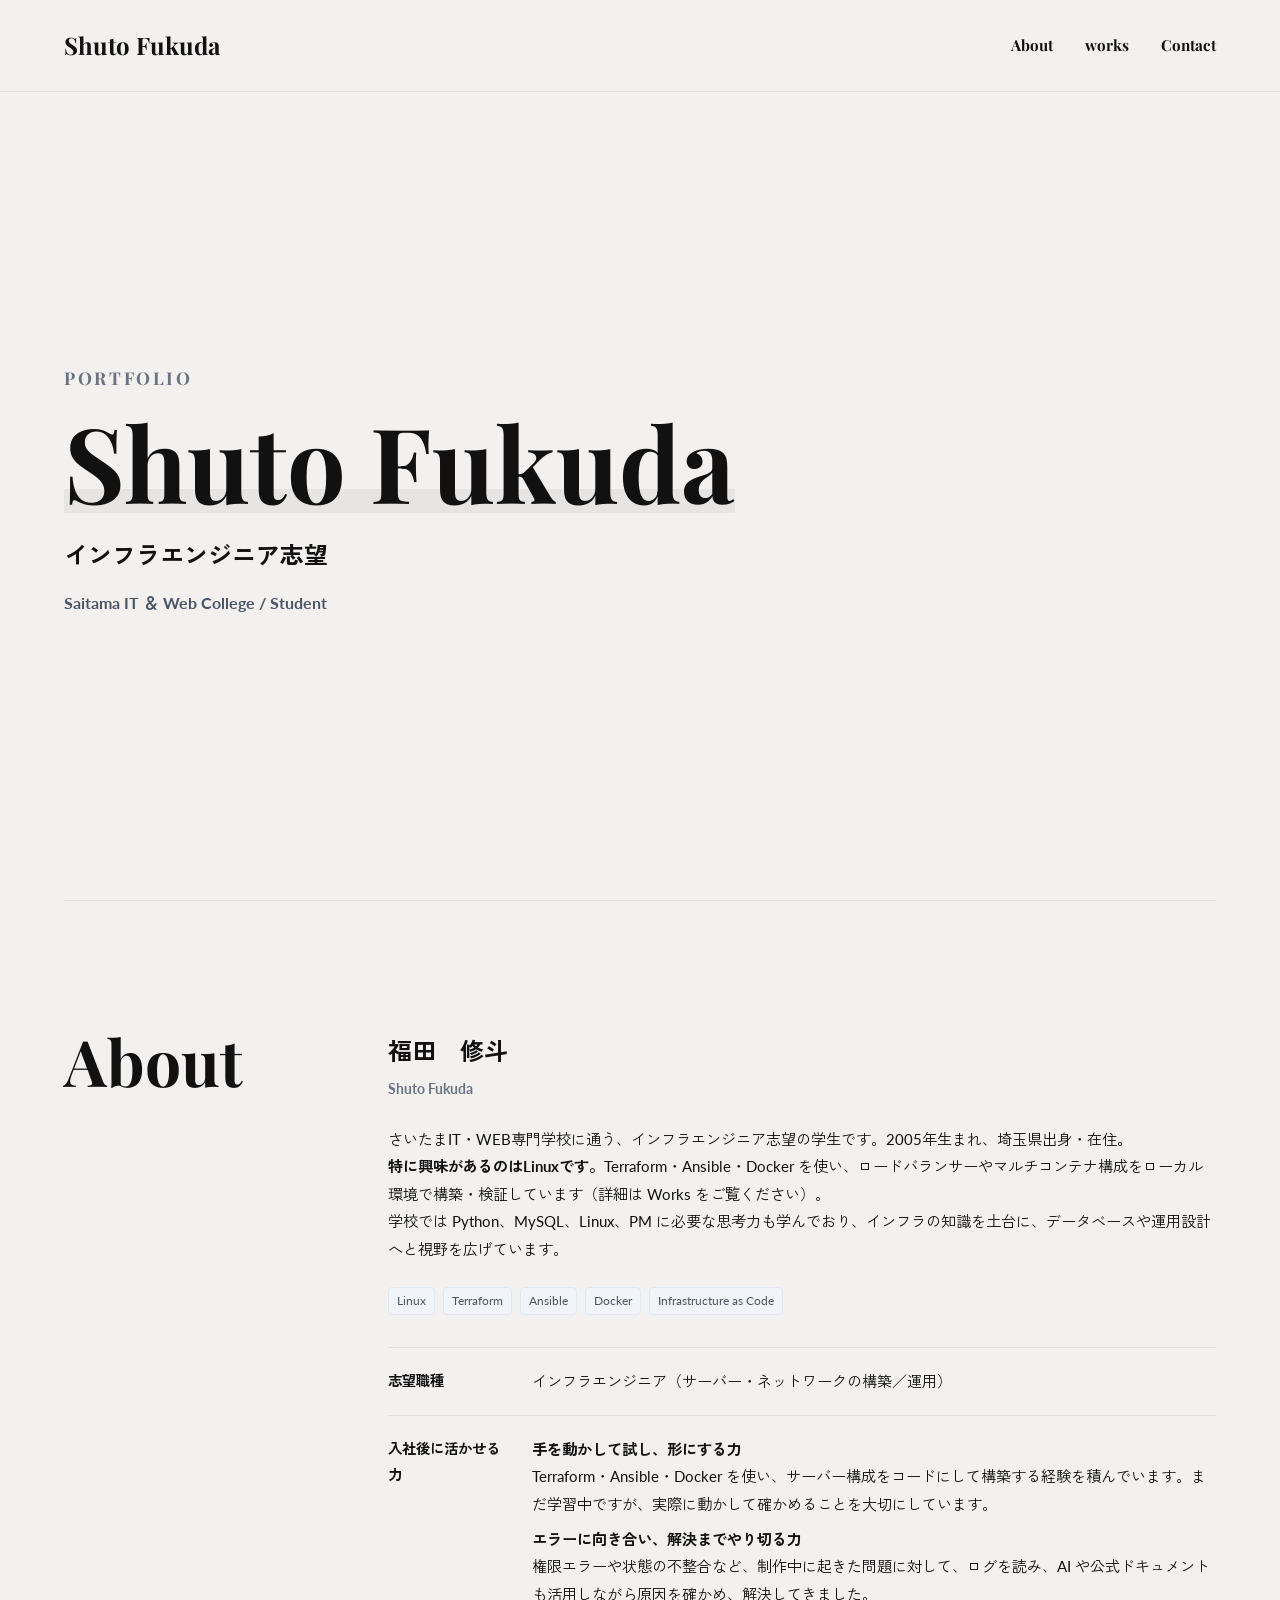
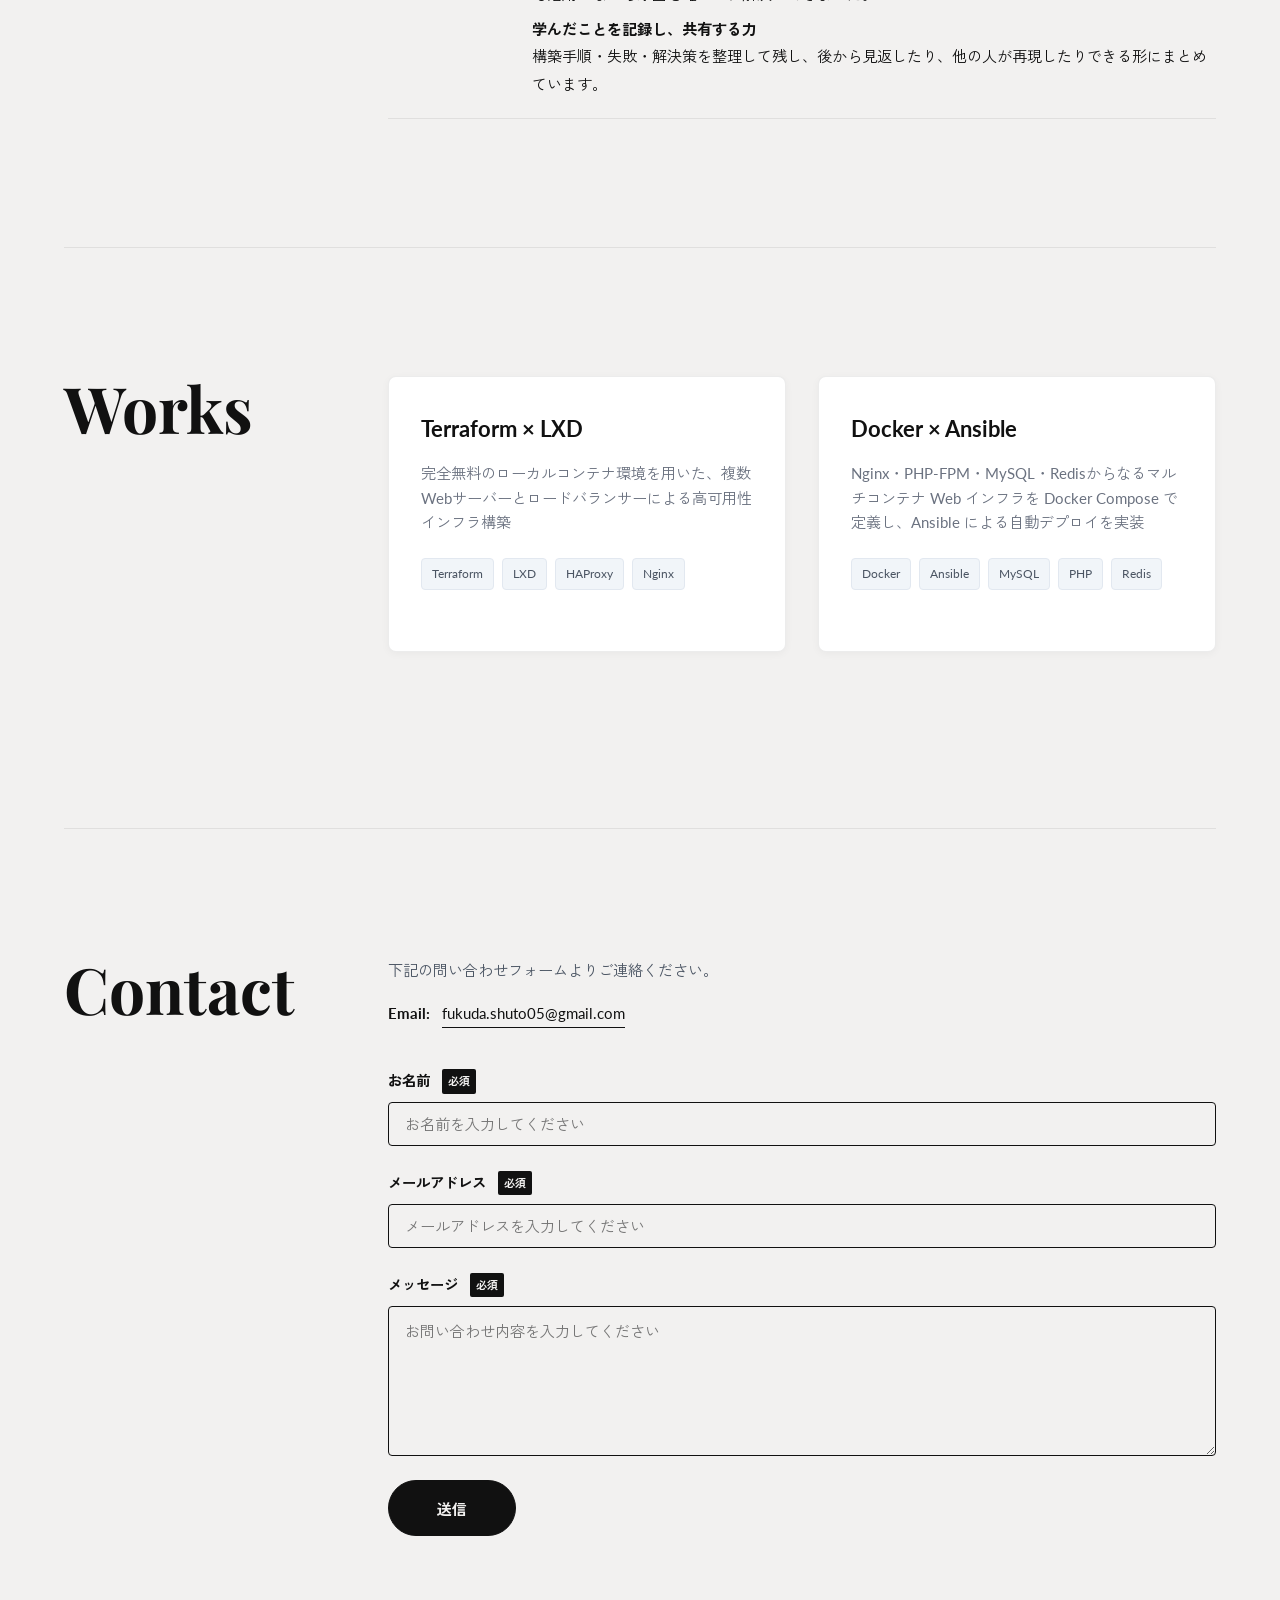
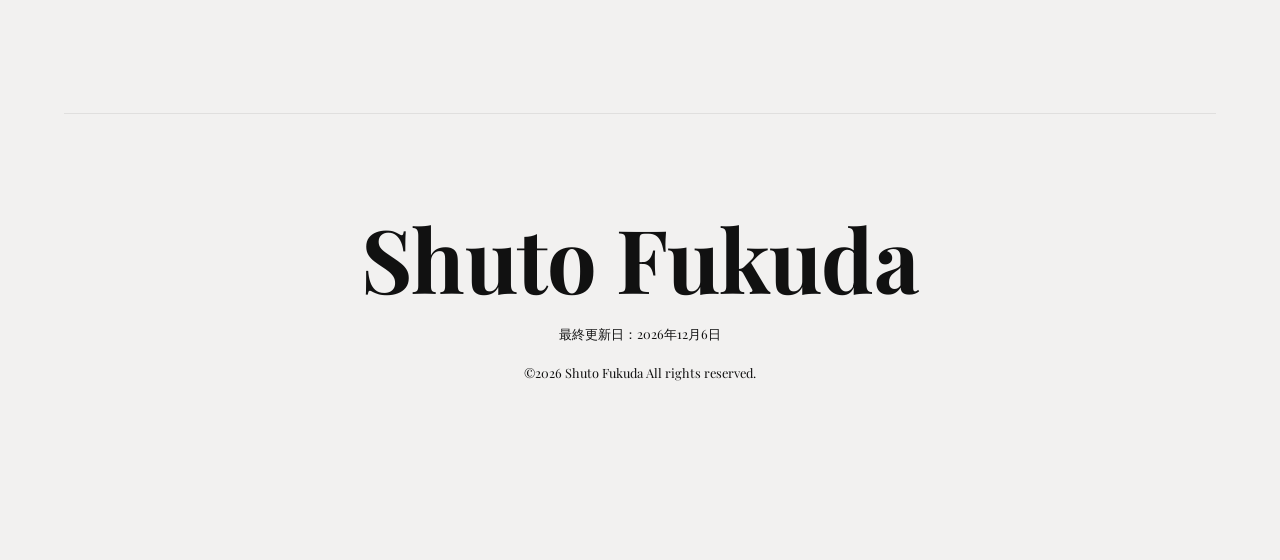
==== index.html @ 30e9255b "index.html を更新" ====
<!DOCTYPE html>
<html lang="ja">
<head>
  <meta charset="UTF-8">
  <meta name="viewport" content="width=device-width, initial-scale=1.0">
  <title>Shuto Fukuda - Portfolio</title>
  
  <!-- Fonts -->
  <link rel="preconnect" href="https://fonts.googleapis.com">
  <link rel="preconnect" href="https://fonts.gstatic.com" crossorigin>
  <link href="https://fonts.googleapis.com/css2?family=Fira+Code:wght@400;500&family=Playfair+Display:ital,wght@0,600;0,700;1,600;1,700&family=Zen+Kaku+Gothic+New:wght@400;500;700&family=Lato:ital,wght@0,400;0,700;1,400;1,700&display=swap" rel="stylesheet">
  
  <style>
    /* Design Tokens - Styled to match tan620804.studio.site template */
    :root {
      --bg: #f2f1f0; /* Studio site background tone */
      --card-bg: #ffffff;
      --border-color: rgba(17, 17, 17, 0.08);
      --text-main: #111111; /* Studio site primary dark text */
      --text-muted: #6b7280;
      --text-muted-dark: #4b5563; /* 追加: 未定義だった変数 */
      --primary: #2563eb;
      --accent: #10b981;
      --danger: #ef4444;
      
      --font-sans: 'Lato', 'Zen Kaku Gothic New', system-ui, -apple-system, sans-serif;
      --font-serif: 'Playfair Display', 'Georgia', serif;
      --font-mono: 'Fira Code', monospace;
      
      --transition: all 0.25s cubic-bezier(0.4, 0, 0.2, 1);
    }

    /* Reset & Base */
    * {
      box-sizing: border-box;
      margin: 0;
      padding: 0;
    }
    html {
      scroll-behavior: smooth;
    }
    section[id] {
      scroll-margin-top: 4rem; /* 固定ヘッダーに隠れないように */
    }
    body {
      background: var(--bg);
      color: var(--text-main);
      font-family: var(--font-sans);
      line-height: 1.8;
      min-height: 100vh;
      overflow-x: hidden;
      padding-bottom: 5rem;
    }

    /* Layout Container */
    .container {
      max-width: 1280px;
      width: 100%;
      margin: 0 auto;
      padding: 0 4rem;
      position: relative;
    }

    /* Sticky Header Navigation */
    header {
      position: fixed;
      top: 0;
      left: 0;
      width: 100%;
      background: rgba(242, 241, 240, 0.9);
      backdrop-filter: blur(8px);
      z-index: 100;
      border-bottom: 1px solid var(--border-color);
      transition: var(--transition);
    }
    .header-inner {
      max-width: 1280px;
      margin: 0 auto;
      padding: 1.5rem 4rem;
      display: flex;
      justify-content: space-between;
      align-items: center;
    }
    .logo {
      font-family: var(--font-serif);
      font-size: 1.5rem;
      font-weight: 700;
      text-decoration: none;
      color: var(--text-main);
      transition: var(--transition);
    }
    .logo:hover {
      opacity: 0.7;
      transform: translateX(4px);
    }
    nav {
      display: flex;
      gap: 2rem;
    }
    nav a {
      font-family: var(--font-serif);
      font-size: 0.95rem;
      font-weight: 700;
      text-decoration: none;
      color: var(--text-main);
      position: relative;
      padding: 0.25rem 0;
    }
    nav a::after {
      content: '';
      position: absolute;
      bottom: 0;
      left: 0;
      width: 0;
      height: 2px;
      background: var(--text-main);
      transition: var(--transition);
    }
    nav a:hover::after {
      width: 100%;
    }

    /* Hero Section */
    .hero {
      min-height: 100vh;
      display: flex;
      align-items: center;
      padding-top: 5rem;
    }
    .hero-content {
      width: 100%;
    }
    .hero-title-wrapper {
      position: relative;
      display: inline-block;
      margin-bottom: 1.5rem;
    }
    .hero-title {
      font-family: var(--font-serif);
      font-size: 6.5rem;
      font-weight: 700;
      color: var(--text-main);
      line-height: 1;
    }
    .hero-title-bg {
      position: absolute;
      bottom: 0;
      left: 0;
      width: 100%;
      height: 1.5rem;
      background: rgba(17, 17, 17, 0.05);
      z-index: -1;
    }
    .hero-label {
      font-family: var(--font-serif);
      font-size: 1.1rem;
      font-weight: 700;
      letter-spacing: 0.15em;
      text-transform: uppercase;
      color: var(--text-muted);
      margin-bottom: 1rem;
    }
    .hero-role {
      font-size: 1.5rem;
      font-weight: 700;
      color: var(--text-main);
      line-height: 1.5;
      margin-bottom: 1rem;
    }
    .hero-subtitle {
      font-size: 1rem;
      color: var(--text-muted-dark);
      font-weight: 700;
    }
    .about-strengths {
      display: flex;
      flex-wrap: wrap;
      gap: 0.5rem;
      margin-top: 1.5rem;
    }
    /* About: 志望職種・活かせる力 */
    .about-points {
      margin-top: 2rem;
      border-top: 1px solid var(--border-color);
      text-align: left;
    }
    .about-point {
      display: flex;
      gap: 2rem;
      padding: 1.25rem 0;
      border-bottom: 1px solid var(--border-color);
    }
    .about-point dt {
      width: 7rem;
      flex-shrink: 0;
      font-size: 0.9rem;
      font-weight: 700;
      color: var(--text-main);
    }
    .about-point dd {
      flex: 1;
      min-width: 0;
      font-size: 0.95rem;
      color: var(--text-main);
    }
    .about-point ul {
      list-style: none;
    }
    .about-point li {
      margin-bottom: 0.5rem;
    }
    .about-point li:last-child {
      margin-bottom: 0;
    }
    .about-point li strong {
      display: block;
    }

    /* 長い文章・コードの横はみ出し防止 */
    .modal-body, .detail-card, .accordion-content, .timeline-item {
      overflow-wrap: anywhere;
    }
    .accordion-content p code,
    .detail-card p code {
      white-space: pre-wrap;
      word-break: break-all;
    }
    .code-container pre {
      padding-top: 2.5rem;
      -webkit-overflow-scrolling: touch;
    }
    .accordion-content > pre {
      margin: 0 0 1rem;
      padding-top: 1.25rem;
    }
    .accordion-header .error-title {
      flex-wrap: wrap;
      min-width: 0;
    }

    /* Section Grid - Split Columns Like Studio Template */
    .section-grid {
      display: flex;
      gap: 4rem;
      padding: 8rem 0;
      border-top: 1px solid var(--border-color);
    }
    .section-left {
      width: 260px;
      flex-shrink: 0;
      position: sticky;
      top: 6rem;
      height: fit-content;
    }
    .section-title {
      font-family: var(--font-serif);
      font-size: 4rem;
      font-weight: 700;
      color: var(--text-main);
      line-height: 1;
    }
    .section-right {
      flex-grow: 1;
      min-width: 0;
    }

    /* About Section Content */
    .about-content {
      display: flex;
      gap: 3rem;
      align-items: flex-start;
    }
    .profile-image {
      width: 160px;
      height: 160px;
      border-radius: 50%;
      background-image: url('https://images.unsplash.com/photo-1534528741775-53994a69daeb?crop=entropy&cs=tinysrgb&fit=max&fm=jpg&ixid=M3w2MzQ2fDB8MXxzZWFyY2h8MTMxfHxmYXNoaW9ufGVufDB8fHx8MTc2MTUyMzkzOHww&ixlib=rb-4.1.0&q=80&w=1080');
      background-size: cover;
      background-position: center;
      flex-shrink: 0;
      box-shadow: 0 4px 10px rgba(0,0,0,0.05);
    }
    .about-text {
      flex-grow: 1;
    }
    .about-name-group {
      margin-bottom: 1.5rem;
    }
    .about-name {
      font-size: 1.5rem;
      font-weight: 700;
      color: var(--text-main);
    }
    .about-name-eng {
      font-size: 0.9rem;
      color: var(--text-muted);
      font-weight: 700;
      margin-top: 0.25rem;
    }
    .about-desc {
      font-size: 0.95rem;
      color: var(--text-main);
      line-height: 1.8;
    }

    /* Works Section (Terraform x LXD Implementation) */
    .works-header {
      margin-bottom: 2.5rem;
    }
    .works-project-title {
      font-size: 1.75rem;
      color: var(--text-main);
      margin-bottom: 0.5rem;
    }
    .works-project-desc {
      color: var(--text-muted-dark);
      font-size: 0.95rem;
      margin-bottom: 2rem;
    }

    /* Stats Grid */
    .stats-grid {
      display: grid;
      grid-template-columns: repeat(2, 1fr);
      gap: 1.5rem;
      margin-bottom: 2.5rem;
    }
    .stat-card {
      background: var(--card-bg);
      border: 1px solid var(--border-color);
      border-radius: 6px;
      padding: 1.5rem;
      box-shadow: 0 1px 3px rgba(0,0,0,0.02);
      transition: var(--transition);
    }
    .stat-card:hover {
      border-color: var(--primary);
    }
    .stat-card h3 {
      font-size: 0.85rem;
      color: var(--text-muted-dark);
      text-transform: uppercase;
      letter-spacing: 0.05em;
      margin-bottom: 0.5rem;
    }
    .stat-card .value {
      font-size: 1.4rem;
      font-weight: 700;
      color: var(--text-main);
    }
    .stat-card .tech-list {
      display: flex;
      flex-wrap: wrap;
      gap: 0.4rem;
      margin-top: 0.5rem;
    }
    .tech-badge {
      font-size: 0.75rem;
      padding: 2px 8px;
      background: #f1f5f9;
      border: 1px solid #e2e8f0;
      border-radius: 4px;
      color: var(--text-muted-dark);
    }

    /* Tabs Component */
    .tabs-wrapper {
      background: var(--card-bg);
      border: 1px solid var(--border-color);
      border-radius: 6px;
      padding: 0.3rem;
      margin-bottom: 2rem;
    }
    .tab-buttons {
      display: flex;
      gap: 0.2rem;
    }
    .tab-btn {
      flex: 1;
      background: transparent;
      border: none;
      color: var(--text-muted-dark);
      padding: 0.75rem 1.25rem;
      font-family: var(--font-sans);
      font-size: 0.9rem;
      font-weight: 500;
      cursor: pointer;
      border-radius: 4px;
      transition: var(--transition);
    }
    .tab-btn:hover {
      color: #000;
      background: #f8fafc;
    }
    .tab-btn.active {
      color: #fff;
      background: var(--primary);
    }

    .tab-content {
      display: none;
      animation: fadeIn 0.3s ease-out forwards;
    }
    .tab-content.active {
      display: block;
    }

    @keyframes fadeIn {
      from { opacity: 0; transform: translateY(5px); }
      to { opacity: 1; transform: translateY(0); }
    }

    /* Detail Card */
    .detail-card {
      background: var(--card-bg);
      border: 1px solid var(--border-color);
      border-radius: 6px;
      padding: 2.5rem;
      margin-bottom: 2rem;
      box-shadow: 0 1px 3px rgba(0,0,0,0.02);
    }
    .detail-card h3 {
      font-size: 1.3rem;
      margin-bottom: 1.25rem;
      border-bottom: 2px solid var(--border-color);
      padding-bottom: 0.5rem;
    }
    .detail-card p {
      color: var(--text-muted-dark);
      margin-bottom: 1.5rem;
      font-size: 0.95rem;
    }

    /* Graphical Network Diagram */
    .diagram-container {
      background: #f8fafc;
      border: 1px solid var(--border-color);
      border-radius: 6px;
      padding: 2rem;
      margin: 2rem 0;
      position: relative;
    }
    .diagram-title {
      font-size: 0.8rem;
      text-transform: uppercase;
      letter-spacing: 0.05em;
      color: var(--text-muted-dark);
      margin-bottom: 1.5rem;
      font-weight: 700;
      text-align: center;
    }
    .network-vis {
      display: flex;
      flex-direction: column;
      align-items: center;
      gap: 2.5rem;
    }
    .node {
      background: #ffffff;
      border: 1px solid var(--border-color);
      border-radius: 6px;
      padding: 0.75rem 1.5rem;
      text-align: center;
      position: relative;
      z-index: 2;
      box-shadow: 0 2px 4px rgba(0,0,0,0.04);
      transition: var(--transition);
    }
    .node:hover {
      border-color: var(--primary);
    }
    .node-client {
      border-color: #cbd5e1;
    }
    .node-lb {
      border-color: #93c5fd;
      background: #f0f7ff;
    }
    .node-web {
      border-color: #a7f3d0;
      background: #f0fdf4;
    }
    .node .title {
      font-weight: 700;
      font-size: 0.9rem;
      color: var(--text-main);
    }
    .node .desc {
      font-size: 0.75rem;
      color: var(--text-muted-dark);
      margin-top: 0.2rem;
    }
    .web-group {
      display: flex;
      gap: 1.5rem;
      width: 100%;
      justify-content: center;
      flex-wrap: nowrap;
    }
    .connector-svg {
      position: absolute;
      top: 0;
      left: 0;
      width: 100%;
      height: 100%;
      pointer-events: none;
      z-index: 1;
    }
    .connection-line {
      stroke: #cbd5e1;
      stroke-width: 1.5;
      stroke-dasharray: 4 4;
    }
    .pulse-line {
      stroke: var(--primary);
      stroke-width: 2;
      stroke-dasharray: 8 100;
      stroke-dashoffset: 108;
      animation: pulseFlow 2.5s linear infinite;
    }
    @keyframes pulseFlow {
      to {
        stroke-dashoffset: 0;
      }
    }

    /* Timelines */
    .timeline {
      position: relative;
      margin-left: 1rem;
      border-left: 2px solid var(--border-color);
      padding-left: 2rem;
    }
    .timeline-item {
      position: relative;
      margin-bottom: 3rem;
    }
    .timeline-item:last-child {
      margin-bottom: 0;
    }
    .timeline-marker {
      position: absolute;
      left: calc(-2rem - 5px);
      top: 0.25rem;
      width: 8px;
      height: 8px;
      border-radius: 50%;
      background: #cbd5e1;
      border: 2px solid var(--bg);
    }
    .timeline-item.success .timeline-marker {
      background: var(--primary);
    }
    .timeline-badge {
      display: inline-block;
      padding: 2px 6px;
      font-size: 0.7rem;
      font-weight: 700;
      border-radius: 4px;
      margin-bottom: 0.75rem;
      text-transform: uppercase;
    }
    .timeline-badge.ok {
      background: #eff6ff;
      color: var(--primary);
      border: 1px solid #bfdbfe;
    }
    .timeline-item h3 {
      font-size: 1.1rem;
      margin-bottom: 0.5rem;
    }
    .timeline-item p {
      color: var(--text-muted-dark);
      font-size: 0.9rem;
      margin-bottom: 1rem;
    }

    /* Accordion (Troubleshooting) */
    .accordion {
      border: 1px solid var(--border-color);
      border-radius: 6px;
      margin-bottom: 1rem;
      overflow: hidden;
      background: #ffffff;
      transition: var(--transition);
    }
    .accordion:hover {
      border-color: #cbd5e1;
    }
    .accordion-header {
      padding: 1rem 1.5rem;
      background: #f8fafc;
      cursor: pointer;
      display: flex;
      justify-content: space-between;
      align-items: center;
      user-select: none;
    }
    .accordion-header .error-title {
      font-weight: 600;
      display: flex;
      align-items: center;
      gap: 0.75rem;
      font-size: 0.95rem;
    }
    .accordion-header .error-badge {
      background: #fee2e2;
      color: var(--danger);
      border: 1px solid #fecaca;
      font-size: 0.7rem;
      padding: 2px 6px;
      border-radius: 4px;
      font-weight: 700;
    }
    .accordion-icon {
      font-size: 1.2rem;
      color: var(--text-muted-dark);
      transition: var(--transition);
    }
    .accordion.open .accordion-icon {
      transform: rotate(45deg);
    }
    .accordion-body {
      max-height: 0;
      overflow: hidden;
      transition: max-height 0.25s ease-out;
    }
    .accordion-content {
      padding: 1.5rem;
      border-top: 1px solid var(--border-color);
      font-size: 0.9rem;
      background: #fff;
    }
    .accordion-content p {
      margin-bottom: 1rem;
    }

    /* Code Blocks */
    .code-container {
      position: relative;
      margin: 1rem 0;
    }
    pre {
      background: #0f172a;
      border: 1px solid #1e293b;
      border-radius: 6px;
      padding: 1.25rem;
      overflow-x: auto;
    }
    code {
      font-family: var(--font-mono);
      font-size: 0.85rem;
      color: #cbd5e1;
      white-space: pre;
    }
    .copy-btn {
      position: absolute;
      top: 0.5rem;
      right: 0.5rem;
      background: rgba(255,255,255,0.1);
      border: 1px solid rgba(255,255,255,0.15);
      color: #94a3b8;
      font-family: var(--font-sans);
      font-size: 0.7rem;
      font-weight: 600;
      padding: 3px 6px;
      border-radius: 4px;
      cursor: pointer;
      transition: var(--transition);
    }
    .copy-btn:hover {
      background: rgba(255,255,255,0.2);
      color: #fff;
    }
    .inline-code {
      background: #f1f5f9;
      border: 1px solid #e2e8f0;
      padding: 2px 6px;
      border-radius: 4px;
      font-family: var(--font-mono);
      font-size: 0.8rem;
      color: #0f172a;
    }

    /* Check lists */
    ul.check-list {
      list-style: none;
    }
    ul.check-list li {
      position: relative;
      padding-left: 2rem;
      margin-bottom: 0.75rem;
      color: var(--text-muted-dark);
      font-size: 0.95rem;
    }
    ul.check-list li::before {
      content: '✓';
      position: absolute;
      left: 0.25rem;
      color: var(--accent);
      font-weight: 700;
    }
    ul.check-list li strong {
      color: var(--text-main);
    }

    /* Project Cards Grid (clickable) */
    .projects-grid {
      display: grid;
      grid-template-columns: repeat(auto-fit, minmax(320px, 1fr));
      gap: 2rem;
      margin-bottom: 3rem;
    }
    .project-card {
      background: var(--card-bg);
      border: 1px solid var(--border-color);
      border-radius: 8px;
      padding: 2rem;
      cursor: pointer;
      transition: var(--transition);
      box-shadow: 0 2px 8px rgba(0,0,0,0.04);
    }
    .project-card:hover {
      border-color: var(--primary);
      box-shadow: 0 8px 16px rgba(0,0,0,0.12);
      transform: translateY(-4px);
    }
    .project-card-title {
      font-size: 1.4rem;
      font-weight: 700;
      color: var(--text-main);
      margin-bottom: 0.75rem;
    }
    .project-card-desc {
      color: var(--text-muted);
      font-size: 0.95rem;
      line-height: 1.6;
      margin-bottom: 1.5rem;
    }
    .project-card-tech {
      display: flex;
      flex-wrap: wrap;
      gap: 0.5rem;
    }
    .project-card-tech .tech-badge {
      font-size: 0.75rem;
      padding: 4px 10px;
      background: #f1f5f9;
      border: 1px solid #e2e8f0;
      border-radius: 4px;
      color: var(--text-muted-dark);
    }
    .project-card::after {
      content: '→';
      display: inline-block;
      margin-left: 0.5rem;
      color: var(--primary);
      font-weight: 700;
      opacity: 0;
      transition: var(--transition);
    }
    .project-card:hover::after {
      opacity: 1;
    }

    /* Modal Styles */
    .modal {
      display: none;
      position: fixed;
      z-index: 1000;
      left: 0;
      top: 0;
      width: 100%;
      height: 100%;
      background-color: rgba(0, 0, 0, 0.5);
      backdrop-filter: blur(4px);
      animation: fadeInBg 0.3s ease-out forwards;
    }
    .modal.open {
      display: flex;
      align-items: center;
      justify-content: center;
    }
    @keyframes fadeInBg {
      from { opacity: 0; }
      to { opacity: 1; }
    }
    .modal-content {
      background-color: var(--bg);
      border: 1px solid var(--border-color);
      border-radius: 8px;
      max-width: 90%;
      width: 1000px;
      max-height: 90vh;
      overflow-y: auto;
      position: relative;
      animation: slideUp 0.3s ease-out forwards;
      box-shadow: 0 20px 60px rgba(0,0,0,0.3);
    }
    @keyframes slideUp {
      from {
        opacity: 0;
        transform: translateY(30px);
      }
      to {
        opacity: 1;
        transform: translateY(0);
      }
    }
    .modal-header {
      display: flex;
      justify-content: space-between;
      align-items: center;
      padding: 2rem;
      border-bottom: 1px solid var(--border-color);
      background: var(--card-bg);
      position: sticky;
      top: 0;
      z-index: 1001;
    }
    .modal-title {
      font-size: 1.8rem;
      font-weight: 700;
      color: var(--text-main);
      margin: 0;
    }
    .modal-close {
      background: transparent;
      border: 1px solid var(--text-main);
      border-radius: 99px;
      font-family: var(--font-sans);
      font-size: 0.85rem;
      font-weight: 700;
      cursor: pointer;
      color: var(--text-main);
      transition: var(--transition);
      padding: 0.5rem 1.1rem;
      min-height: 44px;
      flex-shrink: 0;
      display: flex;
      align-items: center;
      gap: 0.4rem;
      white-space: nowrap;
    }
    .modal-close .x {
      font-size: 1.3rem;
      line-height: 1;
    }
    .modal-close:hover {
      background: var(--text-main);
      color: var(--bg);
    }
    .modal-title {
      min-width: 0;
      padding-right: 1rem;
    }
    /* 作品詳細の最下部「一覧に戻る」ボタン */
    .modal-back {
      display: flex;
      margin: 1rem auto 0;
      background: var(--text-main);
      color: var(--bg);
      border: 1px solid var(--text-main);
      border-radius: 99px;
      padding: 0.9rem 2.5rem;
      min-height: 48px;
      font-family: var(--font-sans);
      font-size: 0.95rem;
      font-weight: 700;
      cursor: pointer;
      transition: var(--transition);
    }
    .modal-back:hover {
      background: transparent;
      color: var(--text-main);
    }
    .modal-body {
      padding: 2rem;
    }

    /* Contact Section Content */
    .contact-desc {
      font-size: 0.95rem;
      color: var(--text-muted-dark);
      margin-bottom: 1rem;
    }
    .contact-form {
      display: flex;
      flex-direction: column;
      gap: 1.5rem;
    }
    .form-group {
      display: flex;
      flex-direction: column;
      gap: 0.5rem;
    }
    .form-label-row {
      display: flex;
      align-items: center;
      gap: 0.75rem;
    }
    .form-label {
      font-size: 0.9rem;
      font-weight: 700;
      color: var(--text-main);
    }
    .form-badge {
      background: var(--text-main);
      color: var(--bg);
      font-size: 0.7rem;
      padding: 2px 6px;
      border-radius: 2px;
      font-weight: 700;
    }
    .form-input, .form-textarea {
      width: 100%;
      background: transparent;
      border: 1px solid var(--text-main);
      border-radius: 4px;
      padding: 0.75rem 1rem;
      font-family: var(--font-sans);
      font-size: 0.95rem;
      color: var(--text-main);
      outline: none;
      transition: var(--transition);
    }
    .form-input:focus, .form-textarea:focus {
      border-color: var(--primary);
      box-shadow: 0 0 0 2px rgba(37, 99, 235, 0.1);
    }
    .form-textarea {
      height: 150px;
      resize: vertical;
    }
    .form-submit {
      align-self: flex-start;
      background: var(--text-main);
      color: var(--bg);
      border: 1px solid var(--text-main);
      border-radius: 99px;
      padding: 1rem 3rem;
      font-family: var(--font-sans);
      font-size: 0.95rem;
      font-weight: 700;
      cursor: pointer;
      transition: var(--transition);
    }
    .form-submit:hover {
      background: transparent;
      color: var(--text-main);
    }

    /* Contact form: 送信状態表示 */
    .form-submit:disabled {
      opacity: 0.5;
      cursor: not-allowed;
    }
    .form-status {
      min-height: 1.6em;
      font-size: 0.95rem;
    }
    .form-status.is-success { color: #1e7a3c; }
    .form-status.is-error   { color: var(--danger); }

    /* Contact: Email 表示 */
    .contact-email {
      margin-bottom: 2.5rem;
      display: flex;
      align-items: baseline;
      flex-wrap: wrap;
      gap: 0.75rem;
      font-size: 0.95rem;
    }
    .contact-email-label {
      font-weight: 700;
      color: var(--text-main);
    }
    .contact-email a {
      color: var(--text-main);
      text-decoration: none;
      border-bottom: 1px solid var(--text-main);
      word-break: break-all;
      transition: var(--transition);
    }
    .contact-email a:hover {
      color: var(--primary);
      border-bottom-color: var(--primary);
    }

    /* Footer (中央揃え・余白統一) */
    footer {
      padding: 6rem 0;
      border-top: 1px solid var(--border-color);
      display: flex;
      flex-direction: column;
      align-items: center;
      text-align: center;
      gap: 1rem;
    }
    .footer-logo {
      font-family: var(--font-serif);
      font-size: 5.5rem;
      font-weight: 700;
      color: var(--text-main);
      line-height: 1.1;
      letter-spacing: -0.01em;
    }
    .footer-copy {
      font-family: var(--font-serif);
      font-size: 0.8rem;
      color: var(--text-main);
      font-weight: 400;
    }

    /* ========================================== */
    /* RESPONSIVE LAYOUTS (Tablet & Mobile) */
    /* ========================================== */

    /* Tablet Screen View (Between 769px and 1024px) */
    @media (max-width: 1024px) {
      .container, .header-inner {
        padding-left: 2.5rem;
        padding-right: 2.5rem;
      }
      .hero-title {
        font-size: 4.5rem;
      }
      .hero-role {
        font-size: 1.3rem;
      }
      .section-grid {
        flex-direction: column;
        gap: 2rem;
        padding: 5rem 0;
      }
      .section-left {
        width: 100%;
        position: static;
      }
      .section-title {
        font-size: 3.5rem;
        border-bottom: 2px solid var(--border-color);
        padding-bottom: 0.5rem;
      }
      .stats-grid {
        grid-template-columns: repeat(2, 1fr);
      }
    }

    /* Mobile Screen View (Under 768px) */
    @media (max-width: 768px) {
      .container, .header-inner {
        padding-left: 1.5rem;
        padding-right: 1.5rem;
      }
      .header-inner {
        padding-top: 1rem;
        padding-bottom: 1rem;
      }
      nav {
        gap: 1.25rem;
      }
      .hero-title {
        font-size: 2.6rem;
      }
      .hero-role {
        font-size: 1.1rem;
      }
      .section-title {
        font-size: 2.8rem;
      }
      .about-content {
        flex-direction: column;
        gap: 1.5rem;
        align-items: center;
        text-align: center;
      }
      .stats-grid {
        grid-template-columns: 1fr;
      }
      .tabs-wrapper {
        padding: 0.2rem;
      }
      .tab-buttons {
        flex-direction: column;
      }
      .tab-btn {
        width: 100%;
        text-align: center;
        padding: 0.6rem;
      }
      .detail-card {
        padding: 1.5rem 1rem;
      }
      .diagram-container {
        padding: 1rem 0.5rem;
      }
      .web-group {
        flex-direction: column;
        align-items: center;
        gap: 1rem;
      }
      .connector-svg {
        display: none;
      }
      .timeline {
        margin-left: 0.2rem;
        padding-left: 1.2rem;
      }
      .timeline-marker {
        left: calc(-1.2rem - 5px);
      }
      .form-submit {
        width: 100%;
      }
      footer {
        padding: 4rem 0;
        gap: 1rem;
      }
      .footer-logo {
        font-size: 3.2rem; /* Prevent overflow on small mobile screens */
      }
      .footer-copy {
        font-size: 0.75rem;
      }
      .modal-content {
        max-width: 95%;
        max-height: 85vh;
        border-radius: 12px;
      }
      .modal-header {
        padding: 1.5rem;
      }
      .modal-title {
        font-size: 1.4rem;
      }
      .modal-body {
        padding: 1.5rem;
      }
      .projects-grid {
        grid-template-columns: 1fr;
      }
      .project-card {
        padding: 1.5rem;
      }
      .project-card-title {
        font-size: 1.2rem;
      }
      /* モバイル: 作品詳細を全幅表示・文字サイズ確保・コード折り返し */
      .modal-content {
        max-width: 100%;
        width: 100%;
        max-height: 94vh;
        border-radius: 12px 12px 0 0;
        align-self: flex-end;
      }
      .modal.open {
        align-items: flex-end;
      }
      .modal-header {
        padding: 1rem 1.25rem;
        gap: 0.5rem;
      }
      .modal-title {
        font-size: 1.1rem;
        line-height: 1.4;
      }
      .modal-body {
        padding: 1.25rem 1rem;
      }
      .works-project-desc,
      .detail-card p,
      ul.check-list li,
      .timeline-item p,
      .accordion-content,
      .about-desc,
      .about-point dd {
        font-size: 1rem;
      }
      .node .desc {
        font-size: 0.8rem;
      }
      pre {
        padding: 2.5rem 0.9rem 0.9rem;
      }
      code {
        font-size: 0.8rem;
      }
      .code-container pre code {
        white-space: pre-wrap;
        word-break: break-all;
      }
      .accordion-header {
        padding: 0.9rem 1rem;
      }
      .accordion-content {
        padding: 1rem;
      }
      .about-point {
        flex-direction: column;
        gap: 0.5rem;
      }
      .about-point dt {
        width: auto;
      }
      .modal-back {
        width: 100%;
        justify-content: center;
      }
    }
  </style>
</head>
<body>

  <!-- Sticky Header Navigation -->
  <header>
    <div class="header-inner">
      <a href="#home" class="logo">Shuto Fukuda</a>
      <nav>
        <a href="#about">About</a>
        <a href="#works">works</a>
        <a href="#contact">Contact</a>
      </nav>
    </div>
  </header>

  <div class="container">
    
    <!-- Hero Section -->
    <section class="hero" id="home">
      <div class="hero-content">
        <p class="hero-label">Portfolio</p>
        <div class="hero-title-wrapper">
          <h1 class="hero-title">Shuto Fukuda</h1>
          <div class="hero-title-bg"></div>
        </div>
        <p class="hero-role">インフラエンジニア志望</p>
        <p class="hero-subtitle">Saitama IT ＆ Web College / Student</p>
      </div>
    </section>

    <!-- About Section -->
    <section class="section-grid" id="about">
      <div class="section-left">
        <h2 class="section-title">About</h2>
      </div>
      <div class="section-right">
        <div class="about-content">
          <div class="about-text">
            <div class="about-name-group">
              <h3 class="about-name">福田　修斗</h3>
              <p class="about-name-eng">Shuto Fukuda</p>
            </div>
            <p class="about-desc">
              さいたまIT・WEB専門学校に通う、インフラエンジニア志望の学生です。2005年生まれ、埼玉県出身・在住。<br>
              <strong>特に興味があるのはLinuxです。</strong>Terraform・Ansible・Docker を使い、ロードバランサーやマルチコンテナ構成をローカル環境で構築・検証しています（詳細は Works をご覧ください）。<br>
              学校では Python、MySQL、Linux、PM に必要な思考力も学んでおり、インフラの知識を土台に、データベースや運用設計へと視野を広げています。
            </p>
            <div class="about-strengths">
              <span class="tech-badge">Linux</span>
              <span class="tech-badge">Terraform</span>
              <span class="tech-badge">Ansible</span>
              <span class="tech-badge">Docker</span>
              <span class="tech-badge">Infrastructure as Code</span>
            </div>

            <dl class="about-points">
              <div class="about-point">
                <dt>志望職種</dt>
                <dd>インフラエンジニア（サーバー・ネットワークの構築／運用）</dd>
              </div>
              <div class="about-point">
                <dt>入社後に活かせる力</dt>
                <dd>
                  <ul>
                    <li><strong>手を動かして試し、形にする力</strong>Terraform・Ansible・Docker を使い、サーバー構成をコードにして構築する経験を積んでいます。まだ学習中ですが、実際に動かして確かめることを大切にしています。</li>
                    <li><strong>エラーに向き合い、解決までやり切る力</strong>権限エラーや状態の不整合など、制作中に起きた問題に対して、ログを読み、AI や公式ドキュメントも活用しながら原因を確かめ、解決してきました。</li>
                    <li><strong>学んだことを記録し、共有する力</strong>構築手順・失敗・解決策を整理して残し、後から見返したり、他の人が再現したりできる形にまとめています。</li>
                  </ul>
                </dd>
              </div>
            </dl>
          </div>
        </div>
      </div>
    </section>

    <!-- Works Section -->
    <section class="section-grid" id="works">
      <div class="section-left">
        <h2 class="section-title">Works</h2>
      </div>
      <div class="section-right">
        
        <!-- Project Cards Grid -->
        <div class="projects-grid">
          
          <!-- Project 1 Card -->
          <div class="project-card" onclick="openModal('modal-project1')">
            <h3 class="project-card-title">Terraform × LXD</h3>
            <p class="project-card-desc">完全無料のローカルコンテナ環境を用いた、複数Webサーバーとロードバランサーによる高可用性インフラ構築</p>
            <div class="project-card-tech">
              <span class="tech-badge">Terraform</span>
              <span class="tech-badge">LXD</span>
              <span class="tech-badge">HAProxy</span>
              <span class="tech-badge">Nginx</span>
            </div>
          </div>

          <!-- Project 2 Card -->
          <div class="project-card" onclick="openModal('modal-project2')">
            <h3 class="project-card-title">Docker × Ansible</h3>
            <p class="project-card-desc">Nginx・PHP-FPM・MySQL・Redisからなるマルチコンテナ Web インフラを Docker Compose で定義し、Ansible による自動デプロイを実装</p>
            <div class="project-card-tech">
              <span class="tech-badge">Docker</span>
              <span class="tech-badge">Ansible</span>
              <span class="tech-badge">MySQL</span>
              <span class="tech-badge">PHP</span>
              <span class="tech-badge">Redis</span>
            </div>
          </div>

        </div>

      </div>
    </section>

    <!-- Modal 1: Terraform × LXD Project -->
    <div id="modal-project1" class="modal">
      <div class="modal-content">
        <div class="modal-header">
          <h2 class="modal-title">Terraform × LXD Web Infrastructure</h2>
          <button class="modal-close" onclick="closeModal('modal-project1')" aria-label="閉じて作品一覧に戻る"><span class="x">&times;</span>閉じる</button>
        </div>
        <div class="modal-body">
          
          <div class="works-header">
            <p class="works-project-desc">完全無料のローカルコンテナ環境を用いた、複数Webサーバーとロードバランサーによる高可用性インフラ構築プロジェクト</p>
          </div>

          <!-- Stats Grid -->
          <div class="stats-grid">
            <div class="stat-card">
              <h3>主要技術</h3>
              <div class="value" style="color: var(--primary);">Terraform / LXD</div>
            </div>
            <div class="stat-card">
              <h3>インフラ規模</h3>
              <div class="value">3 <span style="font-size: 0.9rem; font-weight: 500; color: var(--text-muted-dark);">Web Nodes</span></div>
            </div>
            <div class="stat-card">
              <h3>分散アルゴリズム</h3>
              <div class="value" style="color: var(--accent);">Round Robin</div>
            </div>
            <div class="stat-card">
              <h3>検証済みスタック</h3>
              <div class="tech-list">
                <span class="tech-badge">LXD</span>
                <span class="tech-badge">Ubuntu</span>
                <span class="tech-badge">Nginx</span>
                <span class="tech-badge">HAProxy</span>
              </div>
            </div>
          </div>

          <!-- Tabs -->
          <div class="tabs-wrapper">
            <div class="tab-buttons">
              <button class="tab-btn active" onclick="switchTab(event, 'overview')">概要</button>
              <button class="tab-btn" onclick="switchTab(event, 'timeline')">構築手順</button>
              <button class="tab-btn" onclick="switchTab(event, 'trouble')">トラブルシューティング</button>
              <button class="tab-btn" onclick="switchTab(event, 'results')">実績と学び</button>
            </div>
          </div>

          <!-- Tab 1: Overview -->
          <div id="overview" class="tab-content active">
            <div class="detail-card">
              <h3>プロジェクト概要</h3>
              <p>
                本プロジェクトは、インフラの構築手順をコードで定義する <strong>Infrastructure as Code (IaC)</strong> をローカルPC上で高速に、かつ完全に無料の枠組みで体験・実証するために構成されました。
              </p>
              <p>
                一般的に検証コストが掛かりやすいパブリッククラウド（AWSなど）を用いることなく、Linux標準のシステムコンテナ管理システムである <strong>LXD</strong> をバックエンドに採用。Terraform経由で複数のUbuntu仮想インスタンスを秒単位で瞬時に構築・破壊できる再現性の高い実証基盤を作り上げ、さらにHAProxyによるWebトラフィックの動的ロードバランシングまでを検証しています。
              </p>

              <!-- Dynamic Visual Diagram -->
              <div class="diagram-container">
                <div class="diagram-title">システムネットワーク構成図</div>
                
                <div class="network-vis">
                  <!-- Client -->
                  <div class="node node-client" id="node-client">
                    <div class="title">Client User</div>
                    <div class="desc">HTTP: localhost:8080</div>
                  </div>

                  <!-- Load Balancer -->
                  <div class="node node-lb" id="node-lb">
                    <div class="title">HAProxy (Load Balancer)</div>
                    <div class="desc">Port 8080 ➔ Round Robin</div>
                  </div>

                  <!-- Web Nodes Group -->
                  <div class="web-group">
                    <div class="node node-web" id="node-web1">
                      <div class="title">web-1</div>
                      <div class="desc">Ubuntu 22.04 | Nginx</div>
                      <div class="desc" style="color: var(--primary);">Port 8081 (Proxy)</div>
                    </div>
                    <div class="node node-web" id="node-web2">
                      <div class="title">web-2</div>
                      <div class="desc">Ubuntu 22.04 | Nginx</div>
                      <div class="desc" style="color: var(--primary);">Port 8082 (Proxy)</div>
                    </div>
                    <div class="node node-web" id="node-web3">
                      <div class="title">web-3</div>
                      <div class="desc">Ubuntu 22.04 | Nginx</div>
                      <div class="desc" style="color: var(--primary);">Port 8083 (Proxy)</div>
                    </div>
                  </div>
                </div>

                <!-- SVG connectors with flow effect -->
                <svg class="connector-svg" id="connector-svg">
                  <path id="path-client-lb" class="connection-line" />
                  <path id="path-client-lb-pulse" class="pulse-line" />

                  <path id="path-lb-web1" class="connection-line" />
                  <path id="path-lb-web1-pulse" class="pulse-line" />

                  <path id="path-lb-web2" class="connection-line" />
                  <path id="path-lb-web2-pulse" class="pulse-line" />

                  <path id="path-lb-web3" class="connection-line" />
                  <path id="path-lb-web3-pulse" class="pulse-line" />
                </svg>
              </div>
            </div>

            <div class="detail-card">
              <h3>工夫と実装ポイント</h3>
              <ul class="check-list">
                <li><strong>完全無料でのクラウド検証環境実現</strong>：AWSなどの商用クラウドを使わず、LXDコンテナのみで複数VM構成を構築。秒単位の高速起動により、試行錯誤が容易</li>
                <li><strong>Terraform による宣言的インフラ定義</strong>：count メタ引数を使い、3台のWebサーバーをパラメータ1つで制御。スケール変更がコード1行で実現可能</li>
                <li><strong>ラウンドロビン分散の実装検証</strong>：HAProxyの設定により、クライアントリクエストが自動的に3台へと均等に分散される動作を実証</li>
                <li><strong>エラードリフト管理とState管理の習得</strong>：Terraform State の重要性を実体験。リソースの競合解決とロールバック技術を確立</li>
              </ul>
            </div>

            <div class="detail-card">
              <h3>主要な構成ファイル</h3>
              <p>インフラの「宣言的な定義」と「ロードバランサー」の設計構成コードです。</p>
              
              <h4 style="font-size: 0.95rem; margin-bottom: 0.5rem; font-family: var(--font-mono);">vm.tf (Terraform)</h4>
              <div class="code-container">
                <button class="copy-btn" onclick="copyCode(this)">Copy</button>
                <pre><code>terraform {
  required_providers {
    lxd = {
      source  = "terraform-lxd/lxd"
      version = "1.7.0"
    }
  }
}

provider "lxd" {}

resource "lxd_container" "web" {
  count = 3

  name  = "web-${count.index + 1}"
  image = "ubuntu:22.04"
}</code></pre>
              </div>

              <h4 style="font-size: 0.95rem; margin-top: 2rem; margin-bottom: 0.5rem; font-family: var(--font-mono);">haproxy.cfg (HAProxy configuration)</h4>
              <div class="code-container">
                <button class="copy-btn" onclick="copyCode(this)">Copy</button>
                <pre><code>frontend http_front
    bind *:8080
    mode http
    default_backend http_back

backend http_back
    mode http
    balance roundrobin
    server web1 127.0.0.1:8081 check
    server web2 127.0.0.1:8082 check
    server web3 127.0.0.1:8083 check</code></pre>
              </div>
            </div>
          </div>

          <!-- Tab 2: Timeline Steps -->
          <div id="timeline" class="tab-content">
            <div class="detail-card">
              <h3>インフラ構築ステップ</h3>
              <p>初期の基盤導入から、複数コンテナの自動作成、ロードバランサー連携までの構築手順です。</p>
              
              <div class="timeline">
                <!-- Step 1 -->
                <div class="timeline-item success">
                  <div class="timeline-marker"></div>
                  <span class="timeline-badge ok">Success</span>
                  <h3>1. LXD インフラ環境のインストールと初期化</h3>
                  <p>
                    ホストマシンにLXDシステムを導入。コンテナ仮想化により、通常の重たい仮想マシンの起動を数秒の軽量コンテナ起動に代替し、完全無料・超高速な検証体制を構築。
                  </p>
                  <div class="code-container">
                    <button class="copy-btn" onclick="copyCode(this)">Copy</button>
                    <pre><code>sudo apt update
sudo apt install -y lxd
sudo lxd init</code></pre>
                  </div>
                </div>

                <!-- Step 2 -->
                <div class="timeline-item success">
                  <div class="timeline-marker"></div>
                  <span class="timeline-badge ok">Success</span>
                  <h3>2. Terraformによる複数コンテナ構成の適用</h3>
                  <p>
                    インフラ構成定義ファイル <span class="inline-code">vm.tf</span> を作成。複数インスタンス構成を <span class="inline-code">count = 3</span> パラメータで宣言的にコード定義し、一括で構築。
                  </p>
                  <div class="code-container">
                    <button class="copy-btn" onclick="copyCode(this)">Copy</button>
                    <pre><code>terraform init
terraform apply</code></pre>
                  </div>
                </div>

                <!-- Step 3 -->
                <div class="timeline-item success">
                  <div class="timeline-marker"></div>
                  <span class="timeline-badge ok">Success</span>
                  <h3>3. nginx のインストール（コンテナ内部）</h3>
                  <p>
                    構築したコンテナにログインし、Webサーバー（Nginx）を個別にインストールします。
                  </p>
                  <div class="code-container">
                    <button class="copy-btn" onclick="copyCode(this)">Copy</button>
                    <pre><code># 例：web-1 コンテナに入ってインストールする
lxc exec web-1 -- bash

# コンテナ内部で実行
sudo apt update
sudo apt install -y nginx</code></pre>
                  </div>
                </div>

                <!-- Step 4 -->
                <div class="timeline-item success">
                  <div class="timeline-marker"></div>
                  <span class="timeline-badge ok">Success</span>
                  <h3>4. Web コンテンツの変更による動作確認</h3>
                  <p>
                    各コンテナで異なるメッセージを返すようにインデックスHTMLを書き換え、どのサーバーにアクセスしているか判別できるようにします。
                  </p>
                  <div class="code-container">
                    <button class="copy-btn" onclick="copyCode(this)">Copy</button>
                    <pre><code># web-1 コンテナ内
echo "This is web-1" | sudo tee /var/www/html/index.html

# web-2 コンテナ内
echo "This is web-2" | sudo tee /var/www/html/index.html

# web-3 コンテナ内
echo "This is web-3" | sudo tee /var/www/html/index.html</code></pre>
                  </div>
                </div>

                <!-- Step 5 -->
                <div class="timeline-item success">
                  <div class="timeline-marker"></div>
                  <span class="timeline-badge ok">Success</span>
                  <h3>5. ホストから各コンテナへのポートフォワード設定</h3>
                  <p>
                    LXDの仮想ネットワーク上のコンテナとホスト側ネットワークを接続するため、プロキシポートマッピングを追加。
                  </p>
                  <div class="code-container">
                    <button class="copy-btn" onclick="copyCode(this)">Copy</button>
                    <pre><code>lxc config device add web-1 http proxy listen=tcp:0.0.0.0:8081 connect=tcp:127.0.0.1:80
lxc config device add web-2 http proxy listen=tcp:0.0.0.0:8082 connect=tcp:127.0.0.1:80
lxc config device add web-3 http proxy listen=tcp:0.0.0.0:8083 connect=tcp:127.0.0.1:80</code></pre>
                  </div>
                </div>

                <!-- Step 6 -->
                <div class="timeline-item success">
                  <div class="timeline-marker"></div>
                  <span class="timeline-badge ok">Success</span>
                  <h3>6. HAProxyロードバランサーの統合・検証</h3>
                  <p>
                    ホスト側にHAProxyを起動し、ラウンドロビンで負荷を分散するよう設定。<span class="inline-code">curl</span> を使って交互に各コンテナへとアクセスが振り分けられることを確認。
                  </p>
                  <div class="code-container">
                    <button class="copy-btn" onclick="copyCode(this)">Copy</button>
                    <pre><code>curl http://localhost:8080
# ➔ Output 1: This is web-1
# ➔ Output 2: This is web-2
# ➔ Output 3: This is web-3</code></pre>
                  </div>
                </div>
              </div>
            </div>
          </div>

          <!-- Tab 3: Troubleshooting -->
          <div id="trouble" class="tab-content">
            <div class="detail-card">
              <h3>直面した問題と解決（トラブルシューティング）</h3>
              <p>構築の過程で発生した様々なエラーに対し、ログの解析や権限・状態管理（State）の修復を行った問題解決の記録です。クリックすると詳細が開きます。</p>

              <!-- Issue 1 -->
              <div class="accordion">
                <div class="accordion-header" onclick="toggleAccordion(this)">
                  <div class="error-title">
                    <span class="error-badge">VirtualBox</span>
                    <span>1. VirtualBoxプロバイダーの取得失敗 (未登録)</span>
                  </div>
                  <span class="accordion-icon">+</span>
                </div>
                <div class="accordion-body">
                  <div class="accordion-content">
                    <p><strong>【事象】</strong><br>
                      当初、仮想マシンの制御にVirtualBoxを使用しようと試み、Terraform設定に書き加えたが、<span class="inline-code">terraform init</span>時にプロバイダーが見つからないエラーとなった。
                    </p>
                    <p><strong>【原因】</strong><br>
                      VirtualBox用のTerraformプロバイダー（<span class="inline-code">hashicorp/virtualbox</span>）は公式レジストリに存在しないため。
                    </p>
                    <p><strong>【解決策】</strong><br>
                      インフラの検証を円滑に進めるため、VirtualBoxでの実行を中止し、<strong>LXDによるシステムコンテナベースの検証へ方針変更</strong>。LXDはTerraformの公式・コミュニティプロバイダーが安定して提供されており、動作も非常に高速であるため、よりモダンで再現性の高い構成へと昇華できた。
                    </p>
                  </div>
                </div>
              </div>

              <!-- Issue 2 -->
              <div class="accordion">
                <div class="accordion-header" onclick="toggleAccordion(this)">
                  <div class="error-title">
                    <span class="error-badge">LXD UNIX Socket</span>
                    <span>2. LXDソケットへの通信権限エラー (Permission Denied)</span>
                  </div>
                  <span class="accordion-icon">+</span>
                </div>
                <div class="accordion-body">
                  <div class="accordion-content">
                    <p><strong>【事象】</strong><br>
                      <span class="inline-code">terraform apply</span> 時に、LXDデーモンと通信するUNIXソケットに対し、接続拒否エラーが発生。<br>
                      <code style="color: var(--danger); font-size: 0.85rem; font-family: var(--font-mono);">dial unix /var/snap/lxd/common/lxd/unix.socket: connect: permission denied</code>
                    </p>
                    <p><strong>【原因】</strong><br>
                      Terraformを実行している一般ユーザー（<span class="inline-code">siwuser</span>）が、LXDの操作に必要な <span class="inline-code">lxd</span> ユーザーグループに所属していなかったため。
                    </p>
                    <p><strong>【解決策】</strong><br>
                      ユーザーをLXDグループに追加するコマンドを実行し、ホスト環境を再起動させてグループ設定を適用。
                    </p>
                    <pre><code style="color: var(--primary);">sudo usermod -aG lxd siwuser
sudo reboot</code></pre>
                  </div>
                </div>
              </div>

              <!-- Issue 3 -->
              <div class="accordion">
                <div class="accordion-header" onclick="toggleAccordion(this)">
                  <div class="error-title">
                    <span class="error-badge">Terraform State</span>
                    <span>3. コンテナの重複作成・適用競合</span>
                  </div>
                  <span class="accordion-icon">+</span>
                </div>
                <div class="accordion-body">
                  <div class="accordion-content">
                    <p><strong>【事象】</strong><br>
                      構成適用中に、対象コンテナが既に存在しているとアラートが出現し、実行が停止。<br>
                      <code style="color: var(--danger); font-size: 0.85rem; font-family: var(--font-mono);">This "instances" entry already exists</code>
                    </p>
                    <p><strong>【原因】</strong><br>
                      Terraformを介さずLXD側で直接コンテナを操作した、または前回の不完全な破壊処理などにより、LXDに実機が残っているにも関わらずTerraformの状態管理ファイル（State）には反映されていない「状態の乖離（ドリフト）」が起きていた。
                    </p>
                    <p><strong>【解決策】</strong><br>
                      実機側に残っている競合コンテナを強制削除した上で、TerraformのStateから対象のリソース状態を完全にクリアすることで、次回適用時の競合を解消。
                    </p>
                    <pre><code style="color: var(--primary);">lxc delete terraform-test --force
terraform state rm lxd_container.test</code></pre>
                  </div>
                </div>
              </div>

              <!-- Issue 4 -->
              <div class="accordion">
                <div class="accordion-header" onclick="toggleAccordion(this)">
                  <div class="error-title">
                    <span class="error-badge">LXD Storage</span>
                    <span>4. ストレージプールの作成競合</span>
                  </div>
                  <span class="accordion-icon">+</span>
                </div>
                <div class="accordion-body">
                  <div class="accordion-content">
                    <p><strong>【事象】</strong><br>
                      <span class="inline-code">lxd init</span> 実行時、ストレージプールが重複しているという警告が発生。<br>
                      <code style="color: var(--danger); font-size: 0.85rem; font-family: var(--font-mono);">The requested storage pool "default" already exists. Please choose another name.</code>
                    </p>
                    <p><strong>【原因】</strong><br>
                      過去に初期化したLXD環境の残骸により、デフォルトのストレージプール名である <span class="inline-code">default</span> がシステム内で利用中だった。
                    </p>
                    <p><strong>【解決策】</strong><br>
                      初期化プロンプトに従い、未使用の新しいプール名（例: <span class="inline-code">default2</span>）を入力して設定をバイパスし、無事に初期化を完了させた。
                    </p>
                  </div>
                </div>
              </div>

            </div>
          </div>

          <!-- Tab 4: Results & Learnings -->
          <div id="results" class="tab-content">
            <div class="detail-card">
              <h3>得られた実績と学び</h3>
              
              <div style="margin-bottom: 2rem;">
                <h4 style="color: var(--text-main); margin-bottom: 0.5rem;">1. 手作業インフラ構築から、再現性の高いIaCへ</h4>
                <p>
                  物理環境の構築・設定のすべてを手動で行っていた手法を脱却し、インフラを「コード（HCL）」で定義することで、誰が実行しても同じ環境を秒単位で再現できる強みを体験しました。これにより、開発環境のスクラップ＆ビルドが容易になりました。
                </p>
              </div>

              <div style="margin-bottom: 2rem;">
                <h4 style="color: var(--text-main); margin-bottom: 0.5rem;">2. スケールアウトの概念理解</h4>
                <p>
                  Terraformのメタ引数である <span class="inline-code">count</span> を変更するだけで、1台のWebサーバーから3台、あるいはそれ以上へと瞬時にスケールアウトできる設計方法を学びました。これはAWS等のAuto Scalingや冗長化の根本原理を掴むのに大きく貢献しました。
                </p>
              </div>

              <div style="margin-bottom: 2rem;">
                <h4 style="color: var(--text-main); margin-bottom: 0.5rem;">3. ネットワークトラフィック制御とポート設計</h4>
                <p>
                  LXDのプロキシ設定を通じ、仮想内部ネットワークと外部ホストの通信経路を設計しました。また、ロードバランサー（HAProxy）によるレイヤー4/7の中継処理と、クライアントからのリクエストが均等に分散されていくラウンドロビンの動向を検証レベルで実証しました。
                </p>
              </div>

              <div>
                <h4 style="color: var(--text-main); margin-bottom: 0.5rem;">4. プロジェクト達成による技術スキル成長</h4>
                <ul class="check-list">
                  <li><strong>インフラコード化能力</strong>: Terraformを用いた宣言的コード開発スキルの獲得</li>
                  <li><strong>コンテナ仮想化スキル</strong>: LXD/LXCの制御、ネットワークおよびボリューム設計の知識</li>
                  <li><strong>ロードバランシング設計</strong>: HAProxyを用いたリバースプロキシおよび負荷分散構成能力</li>
                  <li><strong>トラブル解決能力</strong>: エラーログ（権限、重複、プール名）からの正確な原因特定と解決スキルの習得</li>
                </ul>
              </div>
            </div>
          </div>

        </div>
      </div>
    </div>

    <!-- Modal 2: Docker Compose × Ansible Project -->
    <div id="modal-project2" class="modal">
      <div class="modal-content">
        <div class="modal-header">
          <h2 class="modal-title">Docker Compose × Ansible サーバー構成自動化</h2>
          <button class="modal-close" onclick="closeModal('modal-project2')" aria-label="閉じて作品一覧に戻る"><span class="x">&times;</span>閉じる</button>
        </div>
        <div class="modal-body">
          
          <div class="works-header">
            <p class="works-project-desc">Docker Compose と Ansible を組み合わせ、Web・アプリケーション・データベース・キャッシュの4層からなるマルチコンテナ Web インフラを構築し、実運用に近い構成管理フローをローカル環境で再現したプロジェクト</p>
          </div>

          <!-- Stats Grid -->
          <div class="stats-grid">
            <div class="stat-card">
              <h3>主要技術</h3>
              <div class="value" style="color: var(--primary);">Docker / Ansible</div>
            </div>
            <div class="stat-card">
              <h3>構成ノード数</h3>
              <div class="value">4 <span style="font-size: 0.9rem; font-weight: 500; color: var(--text-muted-dark);">Services</span></div>
            </div>
            <div class="stat-card">
              <h3>構成管理</h3>
              <div class="value" style="color: var(--accent);">IaC</div>
            </div>
            <div class="stat-card">
              <h3>検証済みスタック</h3>
              <div class="tech-list">
                <span class="tech-badge">Docker</span>
                <span class="tech-badge">Ansible</span>
                <span class="tech-badge">Nginx</span>
                <span class="tech-badge">MySQL</span>
                <span class="tech-badge">PHP</span>
                <span class="tech-badge">Redis</span>
              </div>
            </div>
          </div>

          <!-- Tabs -->
          <div class="tabs-wrapper">
            <div class="tab-buttons">
              <button class="tab-btn active" onclick="switchTab(event, 'overview2')">概要</button>
              <button class="tab-btn" onclick="switchTab(event, 'timeline2')">構築手順</button>
              <button class="tab-btn" onclick="switchTab(event, 'trouble2')">トラブルシューティング</button>
              <button class="tab-btn" onclick="switchTab(event, 'results2')">実績と学び</button>
            </div>
          </div>

          <!-- Tab 1: Overview -->
          <div id="overview2" class="tab-content active">
            <div class="detail-card">
              <h3>プロジェクト概要</h3>
              <p>
                本プロジェクトでは、<strong>Docker Compose</strong> と <strong>Ansible</strong> を組み合わせて、Web サーバー・アプリケーションサーバー・データベース・キャッシュサーバーからなる<strong>マルチコンテナ Web インフラ</strong>を構築しました。開発環境から本番環境へのデプロイまでを自動化し、構成管理ツールによる統一的な運用フローを実証しています。
              </p>
              <p>
                Ansible のプレイブックを用いて、Docker のインストール・Compose の配置・サービス起動までを自動化。複数ホストへの横展開が可能な構成管理フローを実装し、本番運用で使われる「構成の再現性」「自動化」「一括適用」を体験しました。
              </p>

              <!-- Dynamic Visual Diagram -->
              <div class="diagram-container">
                <div class="diagram-title">マルチコンテナアーキテクチャ構成図</div>
                
                <div class="network-vis">
                  <!-- Client -->
                  <div class="node node-client" id="node-client2">
                    <div class="title">Client Browser</div>
                    <div class="desc">HTTP: localhost:80</div>
                  </div>

                  <!-- Nginx Reverse Proxy -->
                  <div class="node node-lb" id="node-nginx2">
                    <div class="title">Nginx (Reverse Proxy)</div>
                    <div class="desc">Port 80 ➔ Load Balancing</div>
                  </div>

                  <!-- Backend Services Group -->
                  <div class="web-group">
                    <div class="node node-web" id="node-php2">
                      <div class="title">PHP-FPM</div>
                      <div class="desc">Container | Port 9000</div>
                      <div class="desc" style="color: var(--primary);">Application Server</div>
                    </div>
                    <div class="node node-web" id="node-mysql2">
                      <div class="title">MySQL</div>
                      <div class="desc">Container | Port 3306</div>
                      <div class="desc" style="color: var(--primary);">Database</div>
                    </div>
                    <div class="node node-web" id="node-redis2">
                      <div class="title">Redis</div>
                      <div class="desc">Container | Port 6379</div>
                      <div class="desc" style="color: var(--primary);">Cache Layer</div>
                    </div>
                  </div>
                </div>

                <!-- SVG connectors -->
                <svg class="connector-svg" id="connector-svg2">
                  <path id="path-client-nginx2" class="connection-line" />
                  <path id="path-client-nginx2-pulse" class="pulse-line" />

                  <path id="path-nginx-php2" class="connection-line" />
                  <path id="path-nginx-php2-pulse" class="pulse-line" />

                  <path id="path-nginx-mysql2" class="connection-line" />
                  <path id="path-nginx-mysql2-pulse" class="pulse-line" />

                  <path id="path-nginx-redis2" class="connection-line" />
                  <path id="path-nginx-redis2-pulse" class="pulse-line" />
                </svg>
              </div>
            </div>

            <div class="detail-card">
              <h3>工夫と実装ポイント</h3>
              <ul class="check-list">
                <li><strong>Docker Compose によるマルチコンテナ構成のコード化</strong>：Web・アプリ・DB・キャッシュの4コンテナをComposeで一括管理。コンテナ間ネットワーク、ボリューム永続化、依存関係をコード化し、<span class="inline-code">docker compose up -d</span> だけで本番に近い構成を自動構築</li>
                <li><strong>Ansible による構成管理・自動デプロイ</strong>：Docker のインストール、Compose の配置、サービス起動をAnsibleで自動化。複数ホストへの横展開が可能な構成管理フローを実装</li>
                <li><strong>Nginx → PHP-FPM → MySQL → Redis の連携構築</strong>：NginxのFastCGI設定でPHP-FPMにリクエストをルーティングし、PHPからMySQLへPDO接続、RedisキャッシュサーバーとPHPの連携までWebアプリケーションの基本構成をコンテナで完全再現</li>
                <li><strong>Dockerfile による PHP 拡張のビルド</strong>：Redis拡張をpeclでインストールしPHP-FPMに組み込み。本番環境で必要な拡張をDockerfileで管理する方法を習得</li>
              </ul>
            </div>

            <div class="detail-card">
              <h3>主要な構成ファイル</h3>
              <p>Docker Compose による宣言的なコンテナ定義と、Ansible による構成管理のメイン設定です。</p>
              
              <h4 style="font-size: 0.95rem; margin-bottom: 0.5rem; font-family: var(--font-mono);">docker-compose.yml</h4>
              <div class="code-container">
                <button class="copy-btn" onclick="copyCode(this)">Copy</button>
                <pre><code>version: '3.8'

services:
  nginx:
    image: nginx:alpine
    ports:
      - "80:80"
    volumes:
      - ./nginx.conf:/etc/nginx/nginx.conf:ro
      - ./app:/var/www/html:ro
    depends_on:
      - php-fpm
    networks:
      - app-network

  php-fpm:
    build:
      context: ./php
      dockerfile: Dockerfile
    volumes:
      - ./app:/var/www/html
    environment:
      - DB_HOST=mysql
      - CACHE_HOST=redis
    depends_on:
      - mysql
      - redis
    networks:
      - app-network

  mysql:
    image: mysql:8.0
    environment:
      MYSQL_ROOT_PASSWORD: ${MYSQL_ROOT_PASSWORD}  # .env から読み込む
      MYSQL_DATABASE: appdb
    volumes:
      - mysql_data:/var/lib/mysql
    networks:
      - app-network

  redis:
    image: redis:7-alpine
    networks:
      - app-network

volumes:
  mysql_data:

networks:
  app-network:
    driver: bridge</code></pre>
              </div>
              <p style="margin-top: 1rem;">※ DBのパスワードは設定ファイルに直接書かず、<span class="inline-code">.env</span> に分離して読み込む形にしています（<span class="inline-code">.env</span> は Git の管理対象外にします）。</p>

              <h4 style="font-size: 0.95rem; margin-top: 2rem; margin-bottom: 0.5rem; font-family: var(--font-mono);">site.yml (Ansible Playbook)</h4>
              <div class="code-container">
                <button class="copy-btn" onclick="copyCode(this)">Copy</button>
                <pre><code>---
- name: Deploy application stack
  hosts: webservers
  become: yes

  tasks:
    - name: Install Docker and Docker Compose
      apt:
        name: "{{ item }}"
        state: present
      loop:
        - docker.io
        - docker-compose

    - name: Copy docker-compose.yml
      copy:
        src: docker-compose.yml
        dest: /opt/app/docker-compose.yml
        owner: root
        mode: '0644'

    - name: Start services
      shell: docker-compose -f /opt/app/docker-compose.yml up -d

    - name: Wait for MySQL
      wait_for:
        port: 3306
        delay: 5

    - name: Check application health
      uri:
        url: http://localhost:80/health
        status_code: 200
      retries: 3
      delay: 2</code></pre>
              </div>

              <h4 style="font-size: 0.95rem; margin-top: 2rem; margin-bottom: 0.5rem; font-family: var(--font-mono);">Dockerfile (PHP拡張ビルド)</h4>
              <div class="code-container">
                <button class="copy-btn" onclick="copyCode(this)">Copy</button>
                <pre><code>FROM php:8.2-fpm
RUN apt-get update && apt-get install -y libssl-dev \
    && pecl install redis \
    && docker-php-ext-enable redis</code></pre>
              </div>
            </div>
          </div>

          <!-- Tab 2: Timeline Steps -->
          <div id="timeline2" class="tab-content">
            <div class="detail-card">
              <h3>構築・デプロイメント手順</h3>
              <p>ローカル環境での開発から、リモートホストへの自動デプロイまでのステップです。</p>
              
              <div class="timeline">
                <!-- Step 1 -->
                <div class="timeline-item success">
                  <div class="timeline-marker"></div>
                  <span class="timeline-badge ok">Success</span>
                  <h3>1. Docker環境のセットアップと検証</h3>
                  <p>
                    開発マシンに Docker および Docker Compose をインストール。バージョン確認を行い、Dockerデーモンが正常に起動していることを検証します。
                  </p>
                  <div class="code-container">
                    <button class="copy-btn" onclick="copyCode(this)">Copy</button>
                    <pre><code>curl -sSL https://get.docker.com | sh
sudo usermod -aG docker $USER
docker version
docker-compose version</code></pre>
                  </div>
                </div>

                <!-- Step 2 -->
                <div class="timeline-item success">
                  <div class="timeline-marker"></div>
                  <span class="timeline-badge ok">Success</span>
                  <h3>2. アプリケーション構成ファイルの準備</h3>
                  <p>
                    PHP アプリケーション、Nginx 設定、初期化スクリプトなどを整理したファイルツリーを構築。Dockerコンテナ内でのマウント構造を考慮した構成を作成。
                  </p>
                  <div class="code-container">
                    <button class="copy-btn" onclick="copyCode(this)">Copy</button>
                    <pre><code>project/
├── docker-compose.yml
├── nginx.conf
├── app/
│   ├── index.php
│   └── health.php
├── php/
│   ├── Dockerfile
│   └── php.ini
└── mysql/
    └── init.sql</code></pre>
                  </div>
                </div>

                <!-- Step 3 -->
                <div class="timeline-item success">
                  <div class="timeline-marker"></div>
                  <span class="timeline-badge ok">Success</span>
                  <h3>3. ローカル環境でのコンテナ起動・テスト</h3>
                  <p>
                    <span class="inline-code">docker-compose up</span> でマルチコンテナスタックを一括起動。各サービスのヘルスチェック、ネットワーク疎通確認、データベース接続などを実施。
                  </p>
                  <div class="code-container">
                    <button class="copy-btn" onclick="copyCode(this)">Copy</button>
                    <pre><code>docker-compose up -d
docker-compose ps
docker-compose logs -f nginx
curl http://localhost:80</code></pre>
                  </div>
                </div>

                <!-- Step 4 -->
                <div class="timeline-item success">
                  <div class="timeline-marker"></div>
                  <span class="timeline-badge ok">Success</span>
                  <h3>4. Ansible インベントリ・プレイブック作成</h3>
                  <p>
                    デプロイ対象のホスト情報をインベントリファイルに記載。docker-compose.ymlの配置、Docker サービスの起動、ヘルスチェック等を記述したプレイブックを作成。
                  </p>
                  <div class="code-container">
                    <button class="copy-btn" onclick="copyCode(this)">Copy</button>
                    <pre><code># inventory.ini
[webservers]
deploy-host-1 ansible_host=192.168.1.100
deploy-host-2 ansible_host=192.168.1.101

# Execute playbook
ansible-playbook -i inventory.ini site.yml</code></pre>
                  </div>
                </div>

                <!-- Step 5 -->
                <div class="timeline-item success">
                  <div class="timeline-marker"></div>
                  <span class="timeline-badge ok">Success</span>
                  <h3>5. リモートホストへの自動デプロイ実行</h3>
                  <p>
                    Ansible の <span class="inline-code">ansible-playbook</span> コマンドでプレイブックを実行。リモートホストに対して一括でファイルコピー、パッケージインストール、サービス起動を自動実施。
                  </p>
                  <div class="code-container">
                    <button class="copy-btn" onclick="copyCode(this)">Copy</button>
                    <pre><code>ansible-playbook -i inventory.ini site.yml -v
# -v フラグで詳細な実行ログを表示
# 複数ホストに対して統一的な構成適用が可能</code></pre>
                  </div>
                </div>

                <!-- Step 6 -->
                <div class="timeline-item success">
                  <div class="timeline-marker"></div>
                  <span class="timeline-badge ok">Success</span>
                  <h3>6. デプロイ後の検証と運用</h3>
                  <p>
                    各ホストのサービス状態を確認。アプリケーションヘルスエンドポイント、データベース接続状態、ログ出力を検査し、本番環境での稼働を確認。
                  </p>
                  <div class="code-container">
                    <button class="copy-btn" onclick="copyCode(this)">Copy</button>
                    <pre><code>ansible webservers -i inventory.ini -m shell -a "docker-compose -f /opt/app/docker-compose.yml ps"
# リモートホスト全体でのコンテナ状態確認
curl http://deploy-host-1/health
curl http://deploy-host-2/health</code></pre>
                  </div>
                </div>
              </div>
            </div>
          </div>

          <!-- Tab 3: Troubleshooting -->
          <div id="trouble2" class="tab-content">
            <div class="detail-card">
              <h3>構築中に発生した問題と解決</h3>
              <p>運用環境のデプロイメント検証における実際のトラブルと、その解決方法を記録しています。</p>

              <!-- Issue 1 -->
              <div class="accordion">
                <div class="accordion-header" onclick="toggleAccordion(this)">
                  <div class="error-title">
                    <span class="error-badge">Docker Network</span>
                    <span>1. コンテナ間通信の DNS 解決失敗</span>
                  </div>
                  <span class="accordion-icon">+</span>
                </div>
                <div class="accordion-body">
                  <div class="accordion-content">
                    <p><strong>【事象】</strong><br>
                      PHP コンテナから MySQL コンテナへの接続時、ホスト名（<span class="inline-code">mysql</span>）が解決されず、接続エラーが発生。
                    </p>
                    <p><strong>【原因】</strong><br>
                      Docker Compose のデフォルトネットワークでは、サービス名による自動 DNS 解決が行われますが、<span class="inline-code">depends_on</span> は起動順序のみを制御し、サービスの「完全な起動」は保証しません。PHP が起動時に MySQL へ接続したが、MySQL がまだ初期化中の可能性がありました。
                    </p>
                    <p><strong>【解決策】</strong><br>
                      PHP コンテナのエントリーポイントスクリプトに、<span class="inline-code">wait-for-it.sh</span> を用いた MySQL への接続待機ロジックを追加。これにより、MySQL が完全に起動してから PHP アプリケーションが初期化されるようになりました。
                    </p>
                    <pre><code style="color: var(--primary);">./wait-for-it.sh mysql:3306 -t 30 -- php-fpm</code></pre>
                  </div>
                </div>
              </div>

              <!-- Issue 2 -->
              <div class="accordion">
                <div class="accordion-header" onclick="toggleAccordion(this)">
                  <div class="error-title">
                    <span class="error-badge">Ansible SSH</span>
                    <span>2. Ansible から リモートホストへの SSH 接続失敗</span>
                  </div>
                  <span class="accordion-icon">+</span>
                </div>
                <div class="accordion-body">
                  <div class="accordion-content">
                    <p><strong>【事象】</strong><br>
                      Ansible プレイブック実行時、リモートホストへの SSH 接続がタイムアウト。<br>
                      <code style="color: var(--danger); font-size: 0.85rem; font-family: var(--font-mono);">fatal: [deploy-host-1]: UNREACHABLE! => {msg: 'Failed to connect to the host via ssh'}</code>
                    </p>
                    <p><strong>【原因】</strong><br>
                      インベントリファイルで指定した IP アドレスが誤っていた、また SSH キー認証の設定が不完全だった。
                    </p>
                    <p><strong>【解決策】</strong><br>
                      インベントリファイルの IP アドレスを再確認し、SSH 公開鍵をリモートホストに配置。また、<span class="inline-code">ansible.cfg</span> で SSH パラメータを明示的に設定しました。
                    </p>
                    <pre><code style="color: var(--primary);">[defaults]
host_key_checking = False
private_key_file = ~/.ssh/id_rsa

ansible-playbook -i inventory.ini site.yml</code></pre>
                  </div>
                </div>
              </div>

              <!-- Issue 3 -->
              <div class="accordion">
                <div class="accordion-header" onclick="toggleAccordion(this)">
                  <div class="error-title">
                    <span class="error-badge">Volume Mount</span>
                    <span>3. コンテナ内の MySQL データベース永続化失敗</span>
                  </div>
                  <span class="accordion-icon">+</span>
                </div>
                <div class="accordion-body">
                  <div class="accordion-content">
                    <p><strong>【事象】</strong><br>
                      Docker Compose でコンテナを再起動すると、MySQL データベースのデータが初期化されてしまう。
                    </p>
                    <p><strong>【原因】</strong><br>
                      <span class="inline-code">docker-compose.yml</span> で MySQL のボリュームマウントが未定義か、正しく設定されていなかった。
                    </p>
                    <p><strong>【解決策】</strong><br>
                      Docker Compose の <span class="inline-code">volumes</span> セクションで Named Volume を定義し、MySQL コンテナをマウント。これにより、コンテナの再起動後もデータが保持されるようになりました。
                    </p>
                    <pre><code style="color: var(--primary);">volumes:
  mysql_data:

services:
  mysql:
    volumes:
      - mysql_data:/var/lib/mysql</code></pre>
                  </div>
                </div>
              </div>

              <!-- Issue 4 -->
              <div class="accordion">
                <div class="accordion-header" onclick="toggleAccordion(this)">
                  <div class="error-title">
                    <span class="error-badge">File Permissions</span>
                    <span>4. Ansible による ファイルコピー後のパーミッション不一致</span>
                  </div>
                  <span class="accordion-icon">+</span>
                </div>
                <div class="accordion-body">
                  <div class="accordion-content">
                    <p><strong>【事象】</strong><br>
                      Ansible で docker-compose.yml をリモートホストにコピー後、Docker Compose コマンド実行時にパーミッション拒除エラーが発生。
                    </p>
                    <p><strong>【原因】</strong><br>
                      Ansible の <span class="inline-code">copy</span> モジュール実行時に、ファイルのパーミッション設定が明示的に指定されていなかった。
                    </p>
                    <p><strong>【解決策】</strong><br>
                      Ansible プレイブックの <span class="inline-code">copy</span> タスクに、<span class="inline-code">mode</span> パラメータを追加してファイルパーミッションを明示的に設定。
                    </p>
                    <pre><code style="color: var(--primary);">- name: Copy docker-compose.yml
  copy:
    src: docker-compose.yml
    dest: /opt/app/docker-compose.yml
    owner: root
    group: root
    mode: '0644'</code></pre>
                  </div>
                </div>
              </div>

            </div>
          </div>

          <!-- Tab 4: Results & Learnings -->
          <div id="results2" class="tab-content">
            <div class="detail-card">
              <h3>得られた実績と学び</h3>
              
              <div style="margin-bottom: 2rem;">
                <h4 style="color: var(--text-main); margin-bottom: 0.5rem;">1. 手作業から自動化された構成管理へ</h4>
                <p>
                  環境構築の再現性が向上し、壊してもすぐ作り直せるようになりました。また、構成の変更をコード差分として管理できるようになり、変更内容の把握と共有が容易になりました。
                </p>
              </div>

              <div style="margin-bottom: 2rem;">
                <h4 style="color: var(--text-main); margin-bottom: 0.5rem;">2. マルチコンテナ構成の理解と実装</h4>
                <p>
                  Web・アプリ・DB・キャッシュそれぞれの役割を理解した上で連携を構築。本番に近い構成をローカル環境で再現できるようになりました。
                </p>
              </div>

              <div style="margin-bottom: 2rem;">
                <h4 style="color: var(--text-main); margin-bottom: 0.5rem;">3. Ansible による自動化の基礎を習得</h4>
                <p>
                  複数ホストへの一括適用、パッケージ管理、サービス起動の自動化を実装。運用タスクの自動化を実際に体験し、構成管理の重要性を理解しました。
                </p>
              </div>

              <div>
                <h4 style="color: var(--text-main); margin-bottom: 0.5rem;">4. Web インフラの全体像を把握できるようになった</h4>
                <ul class="check-list">
                  <li><strong>Reverse Proxy → Application → Database → Cache</strong>：一連のリクエストの流れを構築し、Webインフラ全体のデータフローを把握</li>
                  <li><strong>クラウドインフラの基礎</strong>：IaC・構成管理・マルチコンテナといったクラウドインフラの基礎をローカルで再現し、実践レベルの理解に到達</li>
                  <li><strong>Docker / Docker Compose</strong>：マルチコンテナアプリケーションの定義と管理スキル</li>
                  <li><strong>Ansible Playbook</strong>：宣言的な構成管理とリモートホスト一括制御能力</li>
                </ul>
              </div>
            </div>
          </div>

        </div>
      </div>
    </div>

    <!-- Contact Section -->
    <section class="section-grid" id="contact">
      <div class="section-left">
        <h2 class="section-title">Contact</h2>
      </div>
      <div class="section-right">
        <p class="contact-desc">下記の問い合わせフォームよりご連絡ください。</p>
        <p class="contact-email">
          <span class="contact-email-label">Email:</span>
          <a href="mailto:fukuda.shuto05@gmail.com">fukuda.shuto05@gmail.com</a>
        </p>
        
        <form class="contact-form" id="contact-form" method="POST" action="https://formspree.io/f/mdeadybw">
          <input type="hidden" name="_subject" value="Portfolioお問い合わせ">
          <input type="text" name="_gotcha" style="display:none !important;" tabindex="-1" autocomplete="off">

          <div class="form-group">
            <div class="form-label-row">
              <label class="form-label" for="contact-name">お名前</label>
              <span class="form-badge">必須</span>
            </div>
            <input class="form-input" type="text" id="contact-name" name="name" placeholder="お名前を入力してください" autocomplete="name" required>
          </div>

          <div class="form-group">
            <div class="form-label-row">
              <label class="form-label" for="contact-email">メールアドレス</label>
              <span class="form-badge">必須</span>
            </div>
            <input class="form-input" type="email" id="contact-email" name="email" placeholder="メールアドレスを入力してください" autocomplete="email" required>
          </div>

          <div class="form-group">
            <div class="form-label-row">
              <label class="form-label" for="contact-message">メッセージ</label>
              <span class="form-badge">必須</span>
            </div>
            <textarea class="form-textarea" id="contact-message" name="message" placeholder="お問い合わせ内容を入力してください" required></textarea>
          </div>

          <button class="form-submit" type="submit">送信</button>
          <p class="form-status" id="contact-status" role="status" aria-live="polite"></p>
        </form>
      </div>
    </section>

    <!-- Footer -->
    <footer>
      <div class="footer-logo">Shuto Fukuda</div>
      <div class="footer-copy" id="updated-date">最終更新日を取得中...</div>
      <div class="footer-copy">©2026 Shuto Fukuda All rights reserved.</div>
    </footer>

  </div>

  <!-- Scripting for Tabs, Accordion, and SVG Connector drawing -->
  <script>
    // Modal Functions
    function openModal(modalId) {
      const modal = document.getElementById(modalId);
      modal.classList.add('open');
      document.body.style.overflow = 'hidden';
      const mc = modal.querySelector('.modal-content');
      if (mc) mc.scrollTop = 0;
      // Draw SVG connectors after modal is visible
      setTimeout(() => {
        if (modalId === 'modal-project1') {
          drawConnectors(1);
        } else if (modalId === 'modal-project2') {
          drawConnectors(2);
        }
      }, 100);
    }

    function closeModal(modalId) {
      const modal = document.getElementById(modalId);
      modal.classList.remove('open');
      document.body.style.overflow = 'auto';
    }

    // Close modal when clicking outside the modal-content
    window.addEventListener('click', function(e) {
      if (e.target.classList && e.target.classList.contains('modal')) {
        e.target.classList.remove('open');
        document.body.style.overflow = 'auto';
      }
    });

    // Tab switching logic
    function switchTab(evt, tabName) {
      // Find parent container (could be .section-right or .modal-body)
      let parentContainer = evt.currentTarget.closest('.modal-body') || evt.currentTarget.closest('.section-right');
      
      if (!parentContainer) return;

      const tabcontents = parentContainer.getElementsByClassName("tab-content");
      for (let i = 0; i < tabcontents.length; i++) {
        tabcontents[i].classList.remove("active");
      }

      const tablinks = parentContainer.getElementsByClassName("tab-btn");
      for (let i = 0; i < tablinks.length; i++) {
        tablinks[i].classList.remove("active");
      }

      document.getElementById(tabName).classList.add("active");
      evt.currentTarget.classList.add("active");

      // Draw SVG lines on switching back to 'overview' or 'overview2' (diagram tabs)
      if (tabName === 'overview' || tabName === 'overview2') {
        setTimeout(() => {
          drawConnectors(tabName === 'overview2' ? 2 : 1);
        }, 50);
      }
    }

    // Accordion toggle
    function toggleAccordion(header) {
      const parent = header.parentElement;
      const body = parent.querySelector(".accordion-body");
      
      parent.classList.toggle("open");
      if (parent.classList.contains("open")) {
        body.style.maxHeight = body.scrollHeight + "px";
      } else {
        body.style.maxHeight = 0;
      }
    }

    // Code copy function
    async function copyCode(button) {
      const pre = button.nextElementSibling;
      const code = pre.querySelector("code");
      try {
        await navigator.clipboard.writeText(code.innerText);
        const originalText = button.innerText;
        button.innerText = "Copied!";
        button.style.background = "var(--accent)";
        button.style.color = "#fff";
        setTimeout(() => {
          button.innerText = originalText;
          button.style.background = "";
          button.style.color = "";
        }, 1500);
      } catch (err) {
        console.error("Failed to copy!", err);
      }
    }

    // Dynamic SVG Connectors alignment based on DOM node coordinates
    function drawConnectors(projectNum = 1) {
      const suffix = projectNum === 2 ? '2' : '';
      const svg = document.getElementById("connector-svg" + suffix);
      
      if (!svg) return;

      let client, lb, nodes = [];
      
      if (projectNum === 1) {
        // Project 1: LXD Architecture
        client = document.getElementById("node-client");
        lb = document.getElementById("node-lb");
        nodes = [
          { elem: document.getElementById("node-web1"), pathToLb: "path-lb-web1" },
          { elem: document.getElementById("node-web2"), pathToLb: "path-lb-web2" },
          { elem: document.getElementById("node-web3"), pathToLb: "path-lb-web3" }
        ];
        var pathClientLbId = "path-client-lb";
      } else {
        // Project 2: Docker Compose Architecture
        client = document.getElementById("node-client2");
        lb = document.getElementById("node-nginx2");
        nodes = [
          { elem: document.getElementById("node-php2"), pathToLb: "path-nginx-php2" },
          { elem: document.getElementById("node-mysql2"), pathToLb: "path-nginx-mysql2" },
          { elem: document.getElementById("node-redis2"), pathToLb: "path-nginx-redis2" }
        ];
        var pathClientLbId = "path-client-nginx2";
      }

      // Stop execution if elements are not rendered
      if (!svg || !client || !lb) return;
      if (window.getComputedStyle(svg).display === 'none') return;

      const svgRect = svg.getBoundingClientRect();

      function getCenterPos(el) {
        const r = el.getBoundingClientRect();
        return {
          x: r.left - svgRect.left + r.width / 2,
          y: r.top - svgRect.top + r.height / 2,
          top: r.top - svgRect.top,
          bottom: r.top - svgRect.top + r.height,
          left: r.left - svgRect.left,
          right: r.left - svgRect.left + r.width
        };
      }

      const cPos = getCenterPos(client);
      const lbPos = getCenterPos(lb);

      // Client to LB (vertical line)
      const pathClientLb = `M ${cPos.x} ${cPos.bottom} L ${lbPos.x} ${lbPos.top}`;
      const clientLbPath = document.getElementById(pathClientLbId);
      if (clientLbPath) clientLbPath.setAttribute("d", pathClientLb);
      
      // LB to each node
      nodes.forEach((node, idx) => {
        if (!node.elem) return;
        const nodePos = getCenterPos(node.elem);
        const pathData = `M ${lbPos.x} ${lbPos.bottom} L ${nodePos.x} ${nodePos.top}`;
        
        const pathElement = document.getElementById(node.pathToLb);
        if (pathElement) pathElement.setAttribute("d", pathData);
      });
    }

    // Redraw on load, resize and font loading
    window.addEventListener("load", () => {
      drawConnectors(1);
      drawConnectors(2);
    });
    window.addEventListener("resize", () => {
      drawConnectors(1);
      drawConnectors(2);
    });
    document.fonts.ready.then(() => {
      drawConnectors(1);
      drawConnectors(2);
    });
    
    // Draw initial lines with incremental checks to handle render lag
    setTimeout(() => { drawConnectors(1); drawConnectors(2); }, 100);
    setTimeout(() => { drawConnectors(1); drawConnectors(2); }, 500);

    // ===== ページ内リンク: ロゴ・ナビを確実にスクロールさせる（プレビュー環境対策） =====
    document.querySelectorAll('a[href^="#"]').forEach(function (link) {
      link.addEventListener('click', function (e) {
        const id = link.getAttribute('href').slice(1);
        e.preventDefault();
        if (!id || id === 'home') {
          window.scrollTo({ top: 0, behavior: 'smooth' });
          return;
        }
        const target = document.getElementById(id);
        if (target) target.scrollIntoView({ behavior: 'smooth', block: 'start' });
      });
    });

    // ===== 作品詳細: Escキーで閉じる / 最下部に「一覧に戻る」ボタンを追加 =====
    document.addEventListener('keydown', function (e) {
      if (e.key !== 'Escape') return;
      document.querySelectorAll('.modal.open').forEach(function (m) {
        m.classList.remove('open');
      });
      document.body.style.overflow = 'auto';
    });
    document.querySelectorAll('.modal').forEach(function (modal) {
      const body = modal.querySelector('.modal-body');
      if (!body) return;
      const btn = document.createElement('button');
      btn.type = 'button';
      btn.className = 'modal-back';
      btn.textContent = '← 作品一覧に戻る';
      btn.addEventListener('click', function () { closeModal(modal.id); });
      body.appendChild(btn);
    });

    // ===== Contact フォーム送信（ページ遷移なし / Formspree） =====

(function () {
  const form = document.getElementById('contact-form');
  if (!form) return;

  const status = document.getElementById('contact-status');
  const button = form.querySelector('button[type="submit"]');

  const nameInput = form.elements.namedItem('name');
  const emailInput = form.elements.namedItem('email');
  const messageInput = form.elements.namedItem('message');

  function setStatus(message, type = '') {
    status.textContent = message;
    status.className = 'form-status' + (type ? ' is-' + type : '');
  }

  // 入力値の基本検証
  function validateForm() {
    // 前後の空白を除去
    nameInput.value = nameInput.value.trim();
    emailInput.value = emailInput.value.trim();
    messageInput.value = messageInput.value.trim();

    // 前回の独自エラーをリセット
    [nameInput, emailInput, messageInput].forEach(input => {
      input.setCustomValidity('');
    });

    // 空白だけの入力を拒否
    if (!nameInput.value) {
      nameInput.setCustomValidity('お名前を入力してください。');
    }

    if (!emailInput.value) {
      emailInput.setCustomValidity(
        'メールアドレスを入力してください。'
      );
    }

    if (!messageInput.value) {
      messageInput.setCustomValidity(
        'メッセージを入力してください。'
      );
    }

    // メールアドレスの形式を検証
    if (
      emailInput.value &&
      !emailInput.validity.valid
    ) {
      emailInput.setCustomValidity(
        '正しいメールアドレスを入力してください。'
      );
    }

    if (!form.checkValidity()) {
      form.reportValidity();
      return false;
    }

    return true;
  }

  form.addEventListener('submit', async function (event) {
    event.preventDefault();

    if (!validateForm()) {
      setStatus('入力内容を確認してください。', 'error');
      return;
    }

    button.disabled = true;
    setStatus('送信中です...');

    try {
      const response = await fetch(form.action, {
        method: 'POST',
        body: new FormData(form),
        headers: {
          Accept: 'application/json'
        }
      });

      if (!response.ok) {
        throw new Error('送信に失敗しました。');
      }

      form.reset();
      setStatus(
        '送信しました。お問い合わせありがとうございます。',
        'success'
      );
    } catch (error) {
      setStatus(
        '送信に失敗しました。時間をおいて、もう一度お試しください。',
        'error'
      );
    } finally {
      button.disabled = false;
    }
  });
})();


    // ===== 最終更新日の自動表示（外部通信なし） =====
    // ブラウザがページを読み込む際に受け取る Last-Modified 情報を使用します。
    // GitHubにpushしてサイトが更新されるたびに、この日付も自動で変わります。
    (function () {
      var updatedDateEl = document.getElementById('updated-date');
      if (!updatedDateEl) return;

      var modifiedDate = new Date(document.lastModified);
      var formatted = modifiedDate.toLocaleDateString('ja-JP', {
        year: 'numeric',
        month: 'long',
        day: 'numeric'
      });
      updatedDateEl.textContent = '最終更新日：' + formatted;
    })();
  </script>
</body>
</html>
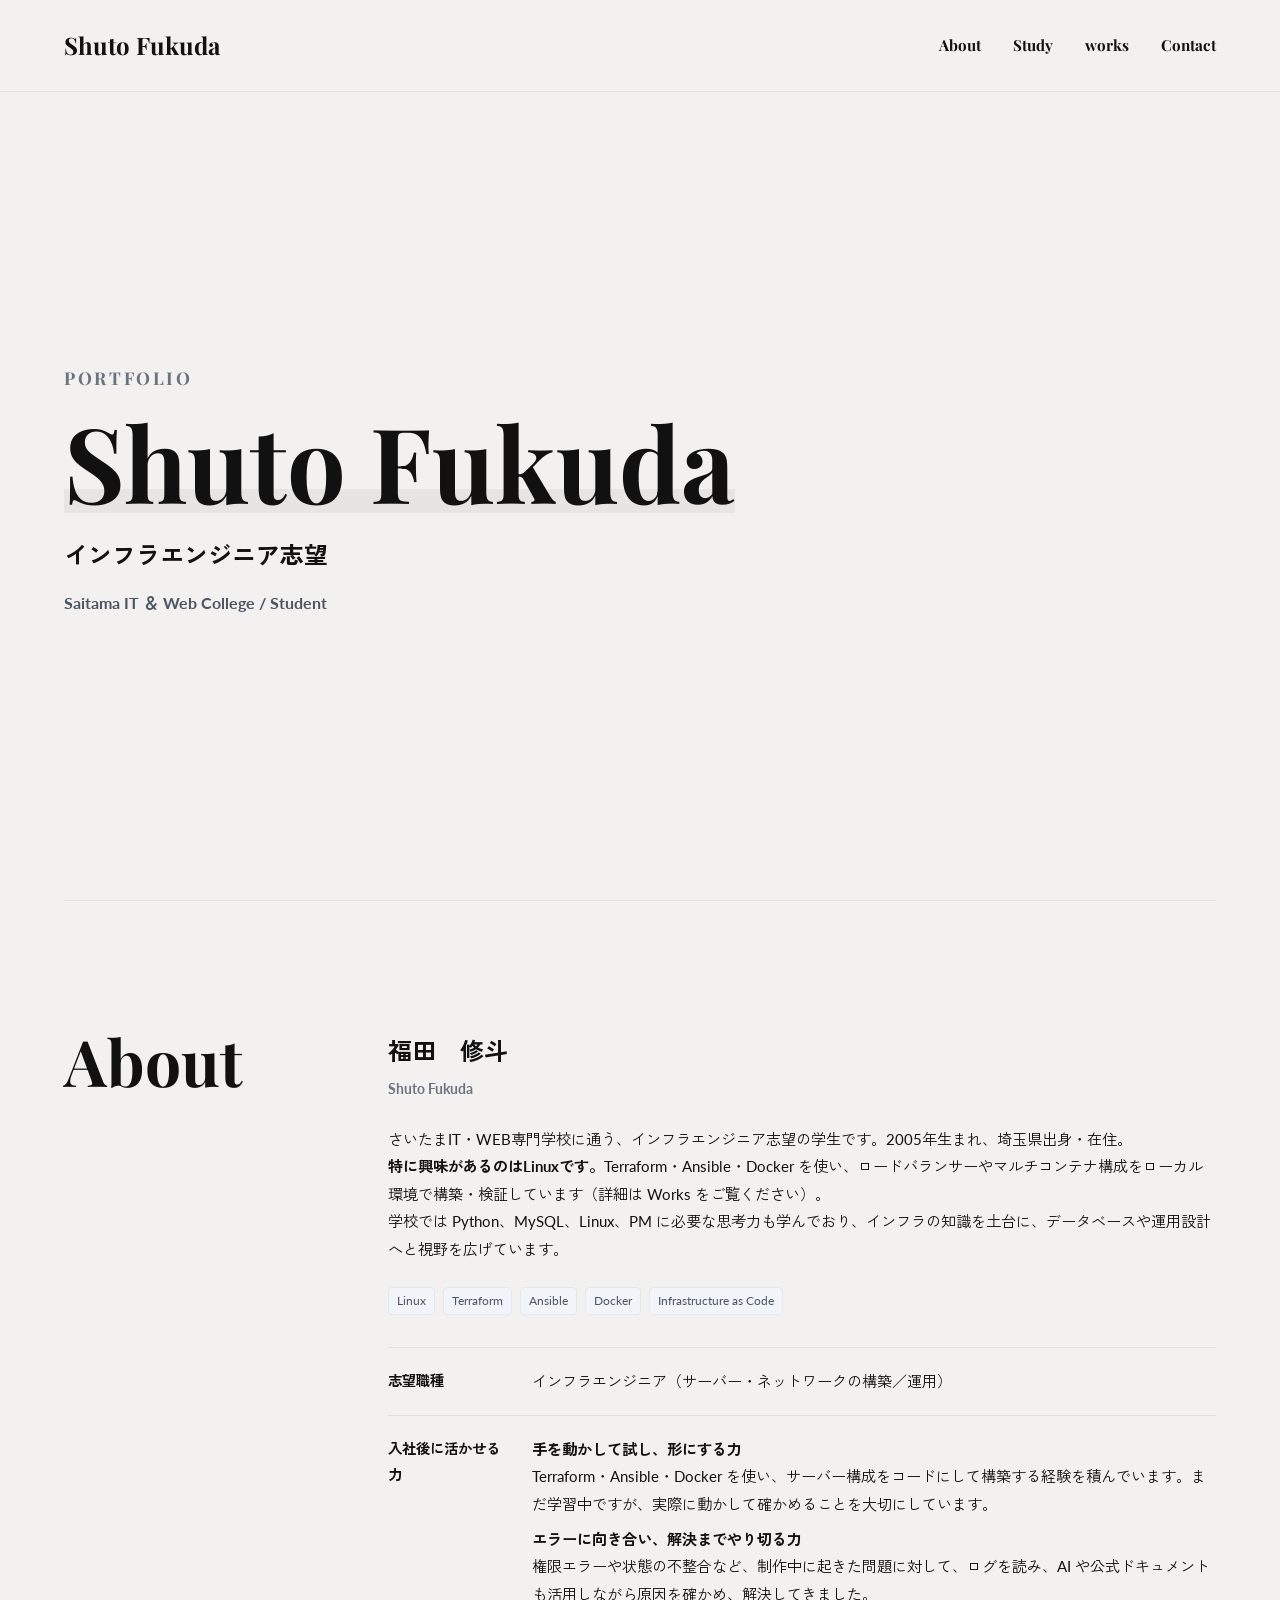
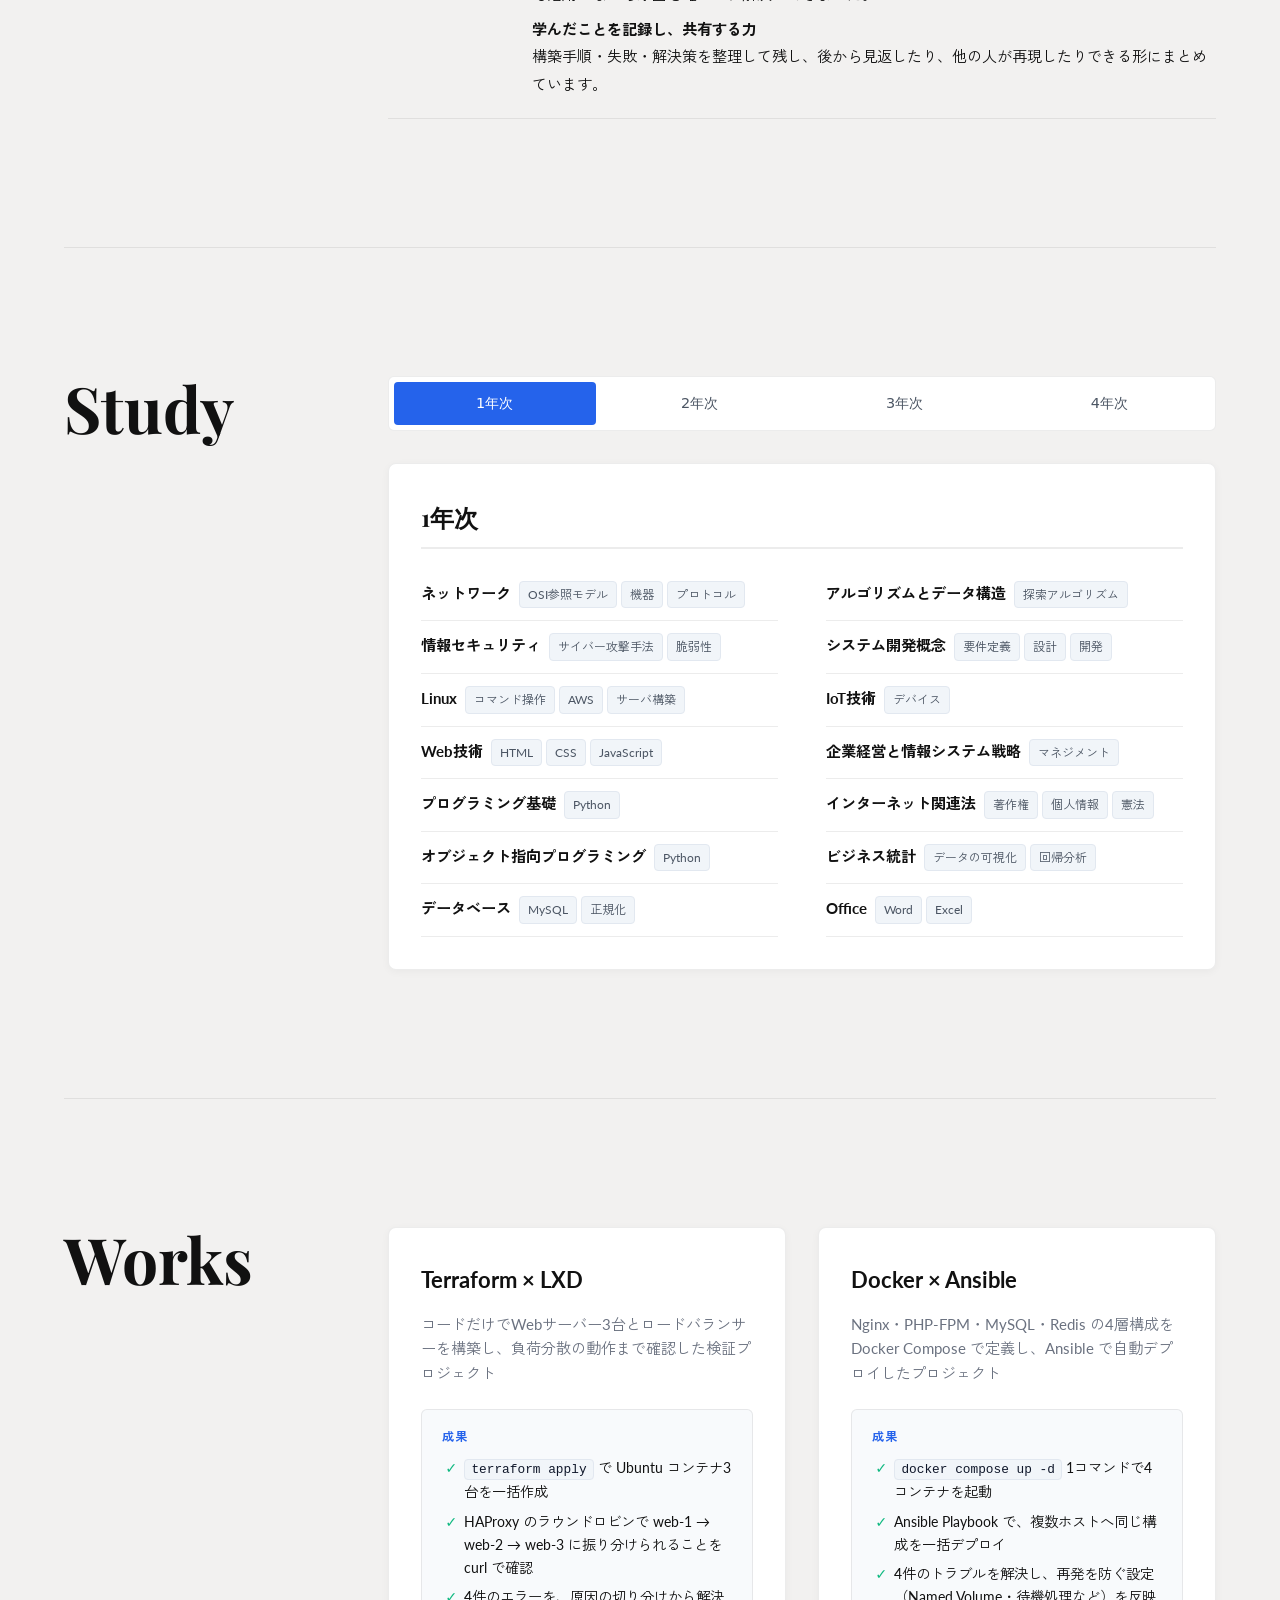
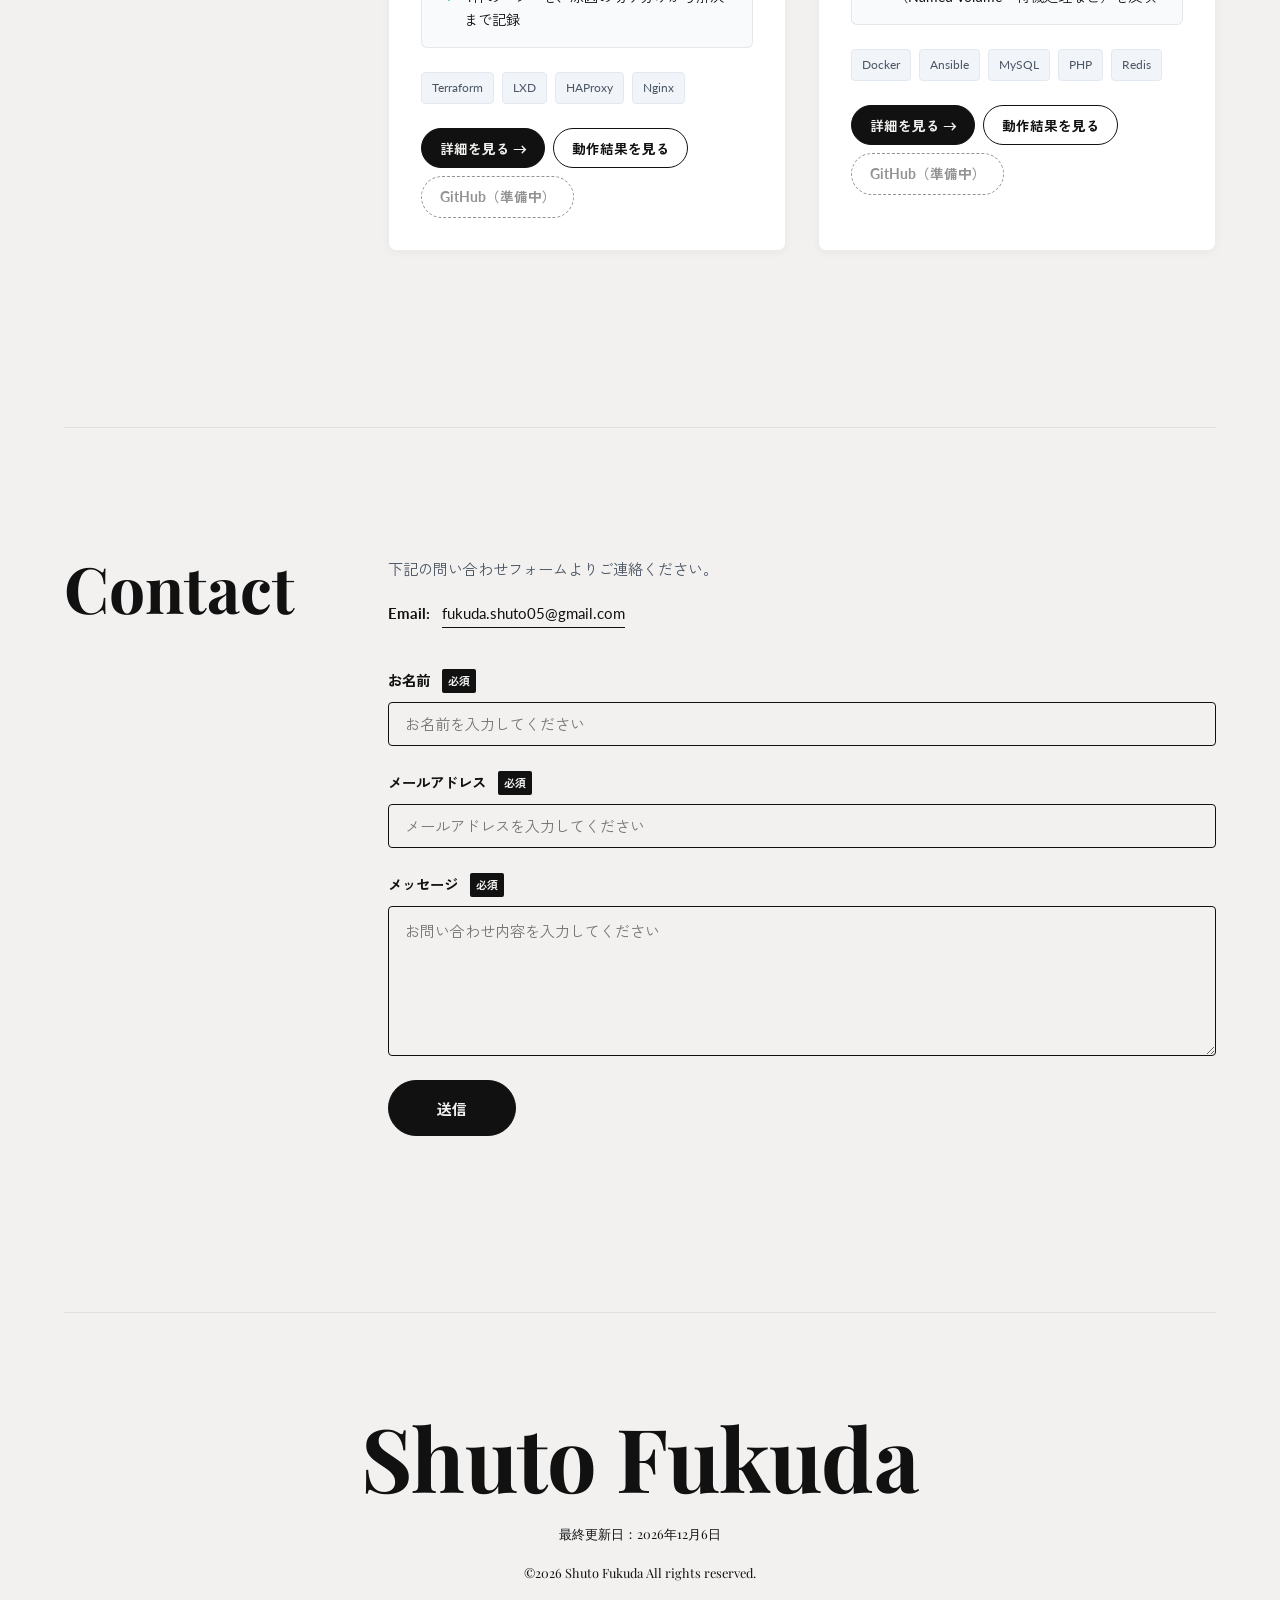
==== commit 91fc992b: "Update index.html" ====
--- a/index.html
+++ b/index.html
@@ -750,18 +750,6 @@
       border-radius: 4px;
       color: var(--text-muted-dark);
     }
-    .project-card::after {
-      content: '→';
-      display: inline-block;
-      margin-left: 0.5rem;
-      color: var(--primary);
-      font-weight: 700;
-      opacity: 0;
-      transition: var(--transition);
-    }
-    .project-card:hover::after {
-      opacity: 1;
-    }
 
     /* Modal Styles */
     .modal {
@@ -878,6 +866,351 @@
       padding: 2rem;
     }
 
+    /* Study Section (学習内容) */
+    .study-card {
+      background: var(--card-bg);
+      border: 1px solid var(--border-color);
+      border-radius: 8px;
+      padding: 2rem;
+      box-shadow: 0 2px 8px rgba(0,0,0,0.04);
+    }
+    .study-card h3 {
+      font-family: var(--font-serif);
+      font-size: 1.5rem;
+      margin-bottom: 1.25rem;
+      padding-bottom: 0.5rem;
+      border-bottom: 2px solid var(--border-color);
+    }
+    .study-card.upcoming {
+      background: transparent;
+      border-style: dashed;
+      box-shadow: none;
+    }
+    .study-upcoming {
+      color: var(--text-muted-dark);
+      font-size: 0.95rem;
+    }
+    .study-list {
+      list-style: none;
+      columns: 2;
+      column-gap: 3rem;
+    }
+    .study-list li {
+      padding: 0.6rem 0;
+      border-bottom: 1px solid var(--border-color);
+      font-size: 0.95rem;
+      break-inside: avoid;
+    }
+    .study-list .study-name {
+      font-weight: 700;
+      color: var(--text-main);
+      margin-right: 0.5rem;
+    }
+    .study-list .tech-badge {
+      display: inline-block;
+      margin: 0.15rem 0.25rem 0.15rem 0;
+    }
+
+    /* ===== 作品カード: 成果・導線 ===== */
+    .project-card-outcomes {
+      margin: 0 0 1.5rem;
+      padding: 1rem 1.25rem;
+      background: #f8fafc;
+      border: 1px solid var(--border-color);
+      border-radius: 6px;
+    }
+    .outcomes-title {
+      font-size: 0.75rem;
+      font-weight: 700;
+      letter-spacing: 0.08em;
+      color: var(--primary);
+      margin-bottom: 0.5rem;
+    }
+    .project-card-outcomes ul {
+      list-style: none;
+    }
+    .project-card-outcomes li {
+      position: relative;
+      padding-left: 1.4rem;
+      margin-bottom: 0.4rem;
+      font-size: 0.9rem;
+      line-height: 1.6;
+      color: var(--text-main);
+    }
+    .project-card-outcomes li:last-child {
+      margin-bottom: 0;
+    }
+    .project-card-outcomes li::before {
+      content: '✓';
+      position: absolute;
+      left: 0.2rem;
+      color: var(--accent);
+      font-weight: 700;
+    }
+    .project-card-actions {
+      display: flex;
+      flex-wrap: wrap;
+      align-items: center;
+      gap: 0.5rem;
+      margin-top: 1.5rem;
+    }
+
+    /* ===== リンクボタン（GitHub・デモ・動作結果） ===== */
+    .link-bar {
+      display: flex;
+      flex-wrap: wrap;
+      align-items: center;
+      gap: 0.5rem;
+      margin-top: 1rem;
+    }
+    .link-buttons {
+      display: flex;
+      flex-wrap: wrap;
+      gap: 0.5rem;
+    }
+    .link-btn {
+      display: inline-flex;
+      align-items: center;
+      gap: 0.3rem;
+      padding: 0.5rem 1.1rem;
+      min-height: 40px;
+      border: 1px solid var(--text-main);
+      border-radius: 99px;
+      background: transparent;
+      color: var(--text-main);
+      font-family: var(--font-sans);
+      font-size: 0.85rem;
+      font-weight: 700;
+      text-decoration: none;
+      cursor: pointer;
+      transition: var(--transition);
+    }
+    .link-btn:hover {
+      background: var(--text-main);
+      color: var(--bg);
+    }
+    .link-btn.primary {
+      background: var(--text-main);
+      color: var(--bg);
+    }
+    .link-btn.primary:hover {
+      background: transparent;
+      color: var(--text-main);
+    }
+    .link-btn.disabled {
+      opacity: 0.45;
+      cursor: not-allowed;
+      border-style: dashed;
+    }
+    .link-btn.disabled:hover {
+      background: transparent;
+      color: var(--text-main);
+    }
+
+    /* ===== 動作結果ブロック ===== */
+    .result-block {
+      background: var(--card-bg);
+      border: 1px solid var(--border-color);
+      border-left: 4px solid var(--accent);
+      border-radius: 6px;
+      padding: 1.5rem 2rem;
+      margin-bottom: 2rem;
+      scroll-margin-top: 6rem;
+    }
+    .result-head {
+      display: flex;
+      align-items: center;
+      gap: 0.75rem;
+      margin-bottom: 0.75rem;
+    }
+    .result-head h3 {
+      font-size: 1.2rem;
+    }
+    .result-badge {
+      background: #ecfdf5;
+      color: #047857;
+      border: 1px solid #a7f3d0;
+      font-size: 0.7rem;
+      font-weight: 700;
+      padding: 2px 8px;
+      border-radius: 4px;
+    }
+    .result-lead {
+      color: var(--text-main);
+      font-size: 0.95rem;
+      margin-bottom: 1rem;
+    }
+    .result-block .code-container {
+      margin: 0 0 1rem;
+    }
+    .result-list li:last-child {
+      margin-bottom: 0;
+    }
+
+    /* ===== コードの折りたたみ ===== */
+    .code-details {
+      margin: 1rem 0;
+      border: 1px solid var(--border-color);
+      border-radius: 6px;
+      background: #fff;
+      overflow: hidden;
+    }
+    .code-details summary {
+      cursor: pointer;
+      padding: 0.75rem 1.25rem;
+      font-family: var(--font-mono);
+      font-size: 0.85rem;
+      font-weight: 500;
+      background: #f8fafc;
+      list-style: none;
+      display: flex;
+      align-items: center;
+      gap: 0.6rem;
+      user-select: none;
+    }
+    .code-details summary::-webkit-details-marker {
+      display: none;
+    }
+    .code-details summary::before {
+      content: '▶';
+      font-size: 0.65rem;
+      color: var(--text-muted-dark);
+      transition: var(--transition);
+    }
+    .code-details[open] summary::before {
+      transform: rotate(90deg);
+    }
+    .code-details[open] summary {
+      border-bottom: 1px solid var(--border-color);
+    }
+    .code-details .code-container {
+      margin: 0;
+    }
+    .code-details pre {
+      border: none;
+      border-radius: 0;
+    }
+    .hl {
+      background: rgba(37, 99, 235, 0.28);
+      border-radius: 2px;
+      box-decoration-break: clone;
+      -webkit-box-decoration-break: clone;
+      padding: 0 0.25rem;
+      margin: 0 -0.25rem;
+    }
+    .code-ref {
+      display: inline-block;
+      margin-left: 0.4rem;
+      padding: 1px 6px;
+      border-radius: 4px;
+      background: #0f172a;
+      color: #cbd5e1;
+      font-family: var(--font-mono);
+      font-size: 0.7rem;
+      vertical-align: middle;
+    }
+    .detail-card .lead {
+      color: var(--text-main);
+      font-weight: 700;
+    }
+
+    /* ===== 成果サマリー・表 ===== */
+    .metrics-grid {
+      display: grid;
+      grid-template-columns: repeat(4, 1fr);
+      gap: 1rem;
+      margin-bottom: 2rem;
+    }
+    .metric {
+      background: #f8fafc;
+      border: 1px solid var(--border-color);
+      border-radius: 6px;
+      padding: 1.25rem 1rem;
+      text-align: center;
+    }
+    .metric-num {
+      font-family: var(--font-serif);
+      font-size: 2.4rem;
+      font-weight: 700;
+      line-height: 1.1;
+      color: var(--primary);
+    }
+    .metric-num small {
+      font-family: var(--font-sans);
+      font-size: 0.85rem;
+      font-weight: 700;
+      margin-left: 0.2rem;
+      color: var(--text-main);
+    }
+    .metric-label {
+      margin-top: 0.5rem;
+      font-size: 0.85rem;
+      color: var(--text-muted-dark);
+      line-height: 1.5;
+    }
+    .table-scroll {
+      overflow-x: auto;
+    }
+    .trouble-table {
+      width: 100%;
+      border-collapse: collapse;
+      font-size: 0.9rem;
+      background: #fff;
+    }
+    .trouble-table th,
+    .trouble-table td {
+      border: 1px solid var(--border-color);
+      padding: 0.6rem 0.8rem;
+      text-align: left;
+      vertical-align: top;
+    }
+    .trouble-table th {
+      background: #f1f5f9;
+      font-size: 0.8rem;
+      white-space: nowrap;
+    }
+    .compare-table td:nth-child(3) {
+      background: #f0fdf4;
+      font-weight: 700;
+    }
+    .trouble-summary {
+      background: #f8fafc;
+      border: 1px solid var(--border-color);
+      border-radius: 6px;
+      padding: 1.5rem;
+      margin-bottom: 2rem;
+    }
+    .detail-card .trouble-summary-title {
+      font-weight: 700;
+      color: var(--text-main);
+      margin-bottom: 0.5rem;
+    }
+    .trouble-summary ol {
+      padding-left: 1.4rem;
+      margin-bottom: 1.25rem;
+      font-size: 0.95rem;
+      color: var(--text-muted-dark);
+    }
+    .trouble-summary ol li {
+      margin-bottom: 0.25rem;
+    }
+    .accordion-content .learn {
+      background: #eff6ff;
+      border: 1px solid #bfdbfe;
+      border-radius: 4px;
+      padding: 0.75rem 1rem;
+      margin-bottom: 0;
+    }
+    .diagram-container .diagram-note {
+      position: relative;
+      z-index: 2;
+      margin: 2rem 0 0;
+      font-size: 0.85rem;
+      line-height: 1.7;
+      color: var(--text-muted-dark);
+      text-align: left;
+    }
+
     /* Contact Section Content */
     .contact-desc {
       font-size: 0.95rem;
@@ -1045,6 +1378,9 @@
       .stats-grid {
         grid-template-columns: repeat(2, 1fr);
       }
+      .metrics-grid {
+        grid-template-columns: repeat(2, 1fr);
+      }
     }
 
     /* Mobile Screen View (Under 768px) */
@@ -1112,6 +1448,36 @@
       }
       .form-submit {
         width: 100%;
+      }
+      .result-block {
+        padding: 1.25rem 1rem;
+      }
+      .metric-num {
+        font-size: 2rem;
+      }
+      .code-details summary {
+        padding: 0.75rem 1rem;
+        font-size: 0.8rem;
+      }
+      .trouble-summary {
+        padding: 1rem;
+      }
+      .link-btn {
+        font-size: 0.8rem;
+        padding: 0.5rem 0.9rem;
+      }
+      .tab-buttons.study-tabs {
+        flex-direction: row;
+        flex-wrap: wrap;
+      }
+      .tab-buttons.study-tabs .tab-btn {
+        flex: 1 1 40%;
+      }
+      .study-list {
+        columns: 1;
+      }
+      .study-card {
+        padding: 1.5rem 1rem;
       }
       footer {
         padding: 4rem 0;
@@ -1218,6 +1584,7 @@
       <a href="#home" class="logo">Shuto Fukuda</a>
       <nav>
         <a href="#about">About</a>
+        <a href="#study">Study</a>
         <a href="#works">works</a>
         <a href="#contact">Contact</a>
       </nav>
@@ -1285,6 +1652,92 @@
       </div>
     </section>
 
+    <!-- Study Section -->
+    <section class="section-grid" id="study">
+      <div class="section-left">
+        <h2 class="section-title">Study</h2>
+      </div>
+      <div class="section-right">
+
+        <!-- 学年切り替えボタン -->
+        <div class="tabs-wrapper">
+          <div class="tab-buttons study-tabs">
+            <button class="tab-btn active" onclick="switchTab(event, 'study-y1')">1年次</button>
+            <button class="tab-btn" onclick="switchTab(event, 'study-y2')">2年次</button>
+            <button class="tab-btn" onclick="switchTab(event, 'study-y3')">3年次</button>
+            <button class="tab-btn" onclick="switchTab(event, 'study-y4')">4年次</button>
+          </div>
+        </div>
+
+        <div id="study-y1" class="tab-content active">
+          <div class="study-card">
+            <h3>1年次</h3>
+            <ul class="study-list">
+              <li><span class="study-name">ネットワーク</span><span class="tech-badge">OSI参照モデル</span><span class="tech-badge">機器</span><span class="tech-badge">プロトコル</span></li>
+              <li><span class="study-name">情報セキュリティ</span><span class="tech-badge">サイバー攻撃手法</span><span class="tech-badge">脆弱性</span></li>
+              <li><span class="study-name">Linux</span><span class="tech-badge">コマンド操作</span><span class="tech-badge">AWS</span><span class="tech-badge">サーバ構築</span></li>
+              <li><span class="study-name">Web技術</span><span class="tech-badge">HTML</span><span class="tech-badge">CSS</span><span class="tech-badge">JavaScript</span></li>
+              <li><span class="study-name">プログラミング基礎</span><span class="tech-badge">Python</span></li>
+              <li><span class="study-name">オブジェクト指向プログラミング</span><span class="tech-badge">Python</span></li>
+              <li><span class="study-name">データベース</span><span class="tech-badge">MySQL</span><span class="tech-badge">正規化</span></li>
+              <li><span class="study-name">アルゴリズムとデータ構造</span><span class="tech-badge">探索アルゴリズム</span></li>
+              <li><span class="study-name">システム開発概念</span><span class="tech-badge">要件定義</span><span class="tech-badge">設計</span><span class="tech-badge">開発</span></li>
+              <li><span class="study-name">IoT技術</span><span class="tech-badge">デバイス</span></li>
+              <li><span class="study-name">企業経営と情報システム戦略</span><span class="tech-badge">マネジメント</span></li>
+              <li><span class="study-name">インターネット関連法</span><span class="tech-badge">著作権</span><span class="tech-badge">個人情報</span><span class="tech-badge">憲法</span></li>
+              <li><span class="study-name">ビジネス統計</span><span class="tech-badge">データの可視化</span><span class="tech-badge">回帰分析</span></li>
+              <li><span class="study-name">Office</span><span class="tech-badge">Word</span><span class="tech-badge">Excel</span></li>
+            </ul>
+          </div>
+        </div>
+
+        <div id="study-y2" class="tab-content">
+          <div class="study-card">
+            <h3>2年次</h3>
+            <ul class="study-list">
+              <li><span class="study-name">クラウド開発</span><span class="tech-badge">AWS</span></li>
+              <li><span class="study-name">セキュア開発</span><span class="tech-badge">サイバー攻撃</span><span class="tech-badge">対策</span></li>
+              <li><span class="study-name">IoT開発</span><span class="tech-badge">Raspberry Pi</span></li>
+              <li><span class="study-name">Webアプリケーション</span><span class="tech-badge">Node.js</span></li>
+              <li><span class="study-name">WebAPI</span><span class="tech-badge">HTTP</span><span class="tech-badge">API</span></li>
+              <li><span class="study-name">モバイルアプリ開発</span><span class="tech-badge">iOSアプリ</span><span class="tech-badge">Swift</span></li>
+              <li><span class="study-name">ロボティクス</span><span class="tech-badge">ロボット</span><span class="tech-badge">電子回路</span></li>
+              <li><span class="study-name">UML</span><span class="tech-badge">ユースケース図</span><span class="tech-badge">クラス図</span><span class="tech-badge">シーケンス図</span></li>
+              <li><span class="study-name">テスト技法</span><span class="tech-badge">draw.io</span></li>
+              <li><span class="study-name">アジャイル開発</span><span class="tech-badge">アジャイル手法</span><span class="tech-badge">スクラム</span></li>
+              <li><span class="study-name">RPA</span><span class="tech-badge">Power Automate Desktop</span><span class="tech-badge">自動化</span></li>
+              <li><span class="study-name">コンセプチュアルスキル</span><span class="tech-badge">ロジカルシンキング</span></li>
+            </ul>
+          </div>
+        </div>
+
+        <div id="study-y3" class="tab-content">
+          <div class="study-card">
+            <h3>3年次</h3>
+            <ul class="study-list">
+              <li><span class="study-name">プロジェクト管理ツール実習</span><span class="tech-badge">WBS</span></li>
+              <li><span class="study-name">プロジェクトマネジメント概論・各論</span><span class="tech-badge">基礎知識</span><span class="tech-badge">PMBOK</span></li>
+              <li><span class="study-name">プロジェクトマネジメント実践演習</span><span class="tech-badge">ポートフォリオ</span></li>
+              <li><span class="study-name">データベース実習</span><span class="tech-badge">論理設計</span><span class="tech-badge">物理設計</span><span class="tech-badge">正規化</span></li>
+              <li><span class="study-name">機械学習と深層学習理論</span><span class="tech-badge">人工知能</span><span class="tech-badge">機械学習</span></li>
+              <li><span class="study-name">データ可視化</span><span class="tech-badge">Google Colab</span></li>
+              <li><span class="study-name">ビジネス創出応用</span><span class="tech-badge">KJ法</span><span class="tech-badge">ロジックツリー</span><span class="tech-badge">5WHYs</span></li>
+              <li><span class="study-name">開発プロジェクト実習</span><span class="tech-badge">チーム開発</span></li>
+              <li><span class="study-name">企業連携プロジェクト実習</span><span class="tech-badge">チーム開発</span></li>
+            </ul>
+          </div>
+        </div>
+
+        <div id="study-y4" class="tab-content">
+          <div class="study-card upcoming">
+            <h3>4年次</h3>
+            <p class="study-upcoming">これから学習予定です。学習が進み次第、随時追加します。</p>
+          </div>
+        </div>
+
+      </div>
+    </section>
+
     <!-- Works Section -->
     <section class="section-grid" id="works">
       <div class="section-left">
@@ -1298,25 +1751,51 @@
           <!-- Project 1 Card -->
           <div class="project-card" onclick="openModal('modal-project1')">
             <h3 class="project-card-title">Terraform × LXD</h3>
-            <p class="project-card-desc">完全無料のローカルコンテナ環境を用いた、複数Webサーバーとロードバランサーによる高可用性インフラ構築</p>
+            <p class="project-card-desc">コードだけでWebサーバー3台とロードバランサーを構築し、負荷分散の動作まで確認した検証プロジェクト</p>
+            <div class="project-card-outcomes">
+              <p class="outcomes-title">成果</p>
+              <ul>
+                <li><span class="inline-code">terraform apply</span> で Ubuntu コンテナ3台を一括作成</li>
+                <li>HAProxy のラウンドロビンで web-1 → web-2 → web-3 に振り分けられることを curl で確認</li>
+                <li>4件のエラーを、原因の切り分けから解決まで記録</li>
+              </ul>
+            </div>
             <div class="project-card-tech">
               <span class="tech-badge">Terraform</span>
               <span class="tech-badge">LXD</span>
               <span class="tech-badge">HAProxy</span>
               <span class="tech-badge">Nginx</span>
             </div>
+            <div class="project-card-actions">
+              <button type="button" class="link-btn primary" onclick="event.stopPropagation(); openModal('modal-project1')">詳細を見る →</button>
+              <button type="button" class="link-btn" onclick="event.stopPropagation(); openModal('modal-project1', 'result1')">動作結果を見る</button>
+              <div class="link-buttons" data-project="project1"></div>
+            </div>
           </div>
 
           <!-- Project 2 Card -->
           <div class="project-card" onclick="openModal('modal-project2')">
             <h3 class="project-card-title">Docker × Ansible</h3>
-            <p class="project-card-desc">Nginx・PHP-FPM・MySQL・Redisからなるマルチコンテナ Web インフラを Docker Compose で定義し、Ansible による自動デプロイを実装</p>
+            <p class="project-card-desc">Nginx・PHP-FPM・MySQL・Redis の4層構成を Docker Compose で定義し、Ansible で自動デプロイしたプロジェクト</p>
+            <div class="project-card-outcomes">
+              <p class="outcomes-title">成果</p>
+              <ul>
+                <li><span class="inline-code">docker compose up -d</span> 1コマンドで4コンテナを起動</li>
+                <li>Ansible Playbook で、複数ホストへ同じ構成を一括デプロイ</li>
+                <li>4件のトラブルを解決し、再発を防ぐ設定（Named Volume・待機処理など）を反映</li>
+              </ul>
+            </div>
             <div class="project-card-tech">
               <span class="tech-badge">Docker</span>
               <span class="tech-badge">Ansible</span>
               <span class="tech-badge">MySQL</span>
               <span class="tech-badge">PHP</span>
               <span class="tech-badge">Redis</span>
+            </div>
+            <div class="project-card-actions">
+              <button type="button" class="link-btn primary" onclick="event.stopPropagation(); openModal('modal-project2')">詳細を見る →</button>
+              <button type="button" class="link-btn" onclick="event.stopPropagation(); openModal('modal-project2', 'result2')">動作結果を見る</button>
+              <div class="link-buttons" data-project="project2"></div>
             </div>
           </div>
 
@@ -1335,7 +1814,11 @@
         <div class="modal-body">
           
           <div class="works-header">
-            <p class="works-project-desc">完全無料のローカルコンテナ環境を用いた、複数Webサーバーとロードバランサーによる高可用性インフラ構築プロジェクト</p>
+            <p class="works-project-desc">Terraform でコンテナ3台を作り、HAProxy で負荷分散するところまでを、ローカル環境だけで構築・検証したプロジェクトです。</p>
+            <div class="link-bar">
+              <button type="button" class="link-btn primary" onclick="scrollToResult('result1')">↓ 動作結果を見る</button>
+              <div class="link-buttons" data-project="project1"></div>
+            </div>
           </div>
 
           <!-- Stats Grid -->
@@ -1363,6 +1846,28 @@
             </div>
           </div>
 
+          <!-- 動作結果 -->
+          <div class="result-block" id="result1">
+            <div class="result-head">
+              <h3>動作結果</h3>
+              <span class="result-badge">検証済み</span>
+            </div>
+            <p class="result-lead">ロードバランサー（localhost:8080）に3回アクセスすると、3台のWebサーバーへ順番に振り分けられました。</p>
+            <div class="code-container">
+              <button class="copy-btn" onclick="copyCode(this)">Copy</button>
+              <pre><code>$ curl http://localhost:8080
+This is web-1
+$ curl http://localhost:8080
+This is web-2
+$ curl http://localhost:8080
+This is web-3</code></pre>
+            </div>
+            <ul class="check-list result-list">
+              <li><strong>構築</strong>：<span class="inline-code">terraform apply</span> で web-1〜web-3 の3コンテナが作成された</li>
+              <li><strong>分散</strong>：<span class="inline-code">balance roundrobin</span> の設定どおり、web-1 → web-2 → web-3 の順に応答した</li>
+            </ul>
+          </div>
+
           <!-- Tabs -->
           <div class="tabs-wrapper">
             <div class="tab-buttons">
@@ -1377,12 +1882,12 @@
           <div id="overview" class="tab-content active">
             <div class="detail-card">
               <h3>プロジェクト概要</h3>
-              <p>
-                本プロジェクトは、インフラの構築手順をコードで定義する <strong>Infrastructure as Code (IaC)</strong> をローカルPC上で高速に、かつ完全に無料の枠組みで体験・実証するために構成されました。
-              </p>
-              <p>
-                一般的に検証コストが掛かりやすいパブリッククラウド（AWSなど）を用いることなく、Linux標準のシステムコンテナ管理システムである <strong>LXD</strong> をバックエンドに採用。Terraform経由で複数のUbuntu仮想インスタンスを秒単位で瞬時に構築・破壊できる再現性の高い実証基盤を作り上げ、さらにHAProxyによるWebトラフィックの動的ロードバランシングまでを検証しています。
-              </p>
+              <p class="lead">AWS などの有料クラウドを使わず、ローカルの LXD コンテナだけで「コードでインフラを作る」ことを体験・検証しました。</p>
+              <ul class="check-list">
+                <li><strong>目的</strong>：Infrastructure as Code (IaC) と負荷分散の仕組みを、無料で何度も作り直せる環境で理解する</li>
+                <li><strong>やったこと</strong>：Terraform で Ubuntu コンテナを3台作成 → Nginx を導入 → HAProxy で振り分け</li>
+                <li><strong>結果</strong>：curl で web-1 → web-2 → web-3 の順に応答することを確認</li>
+              </ul>
 
               <!-- Dynamic Visual Diagram -->
               <div class="diagram-container">
@@ -1441,21 +1946,22 @@
             <div class="detail-card">
               <h3>工夫と実装ポイント</h3>
               <ul class="check-list">
-                <li><strong>完全無料でのクラウド検証環境実現</strong>：AWSなどの商用クラウドを使わず、LXDコンテナのみで複数VM構成を構築。秒単位の高速起動により、試行錯誤が容易</li>
-                <li><strong>Terraform による宣言的インフラ定義</strong>：count メタ引数を使い、3台のWebサーバーをパラメータ1つで制御。スケール変更がコード1行で実現可能</li>
-                <li><strong>ラウンドロビン分散の実装検証</strong>：HAProxyの設定により、クライアントリクエストが自動的に3台へと均等に分散される動作を実証</li>
-                <li><strong>エラードリフト管理とState管理の習得</strong>：Terraform State の重要性を実体験。リソースの競合解決とロールバック技術を確立</li>
+                <li><strong>無料・高速に作り直せる検証環境</strong>：AWS ではなく LXD コンテナを採用。起動が数秒なので、壊して作り直す試行錯誤を何度も繰り返せた</li>
+                <li><strong>台数の変更はコード1行</strong>：<span class="inline-code">count = 3</span> の数字を変えるだけで台数を増減できる設計にした<span class="code-ref">vm.tf</span></li>
+                <li><strong>振り分けを実際に確認</strong>：<span class="inline-code">balance roundrobin</span> とヘルスチェック（<span class="inline-code">check</span>）を設定し、curl で3台へ順番に届くことを検証<span class="code-ref">haproxy.cfg</span></li>
+                <li><strong>State のずれを自力で復旧</strong>：Terraform State と実機が食い違った時に <span class="inline-code">terraform state rm</span> で整合を戻した<span class="code-ref">トラブル #3</span></li>
               </ul>
             </div>
 
             <div class="detail-card">
               <h3>主要な構成ファイル</h3>
-              <p>インフラの「宣言的な定義」と「ロードバランサー」の設計構成コードです。</p>
+              <p>コードは折りたたんでいます。<span class="hl">ハイライト</span>の行が、上の「工夫と実装ポイント」に対応する部分です。</p>
               
-              <h4 style="font-size: 0.95rem; margin-bottom: 0.5rem; font-family: var(--font-mono);">vm.tf (Terraform)</h4>
-              <div class="code-container">
-                <button class="copy-btn" onclick="copyCode(this)">Copy</button>
-                <pre><code>terraform {
+              <details class="code-details">
+                <summary>vm.tf (Terraform) のコードを表示</summary>
+                <div class="code-container">
+                  <button class="copy-btn" onclick="copyCode(this)">Copy</button>
+                  <pre><code>terraform {
   required_providers {
     lxd = {
       source  = "terraform-lxd/lxd"
@@ -1467,28 +1973,31 @@
 provider "lxd" {}
 
 resource "lxd_container" "web" {
-  count = 3
+<span class="hl">  count = 3</span>
 
   name  = "web-${count.index + 1}"
   image = "ubuntu:22.04"
 }</code></pre>
-              </div>
-
-              <h4 style="font-size: 0.95rem; margin-top: 2rem; margin-bottom: 0.5rem; font-family: var(--font-mono);">haproxy.cfg (HAProxy configuration)</h4>
-              <div class="code-container">
-                <button class="copy-btn" onclick="copyCode(this)">Copy</button>
-                <pre><code>frontend http_front
+                </div>
+              </details>
+
+              <details class="code-details">
+                <summary>haproxy.cfg (HAProxy configuration) のコードを表示</summary>
+                <div class="code-container">
+                  <button class="copy-btn" onclick="copyCode(this)">Copy</button>
+                  <pre><code>frontend http_front
     bind *:8080
     mode http
     default_backend http_back
 
 backend http_back
     mode http
-    balance roundrobin
+<span class="hl">    balance roundrobin</span>
     server web1 127.0.0.1:8081 check
     server web2 127.0.0.1:8082 check
     server web3 127.0.0.1:8083 check</code></pre>
-              </div>
+                </div>
+              </details>
             </div>
           </div>
 
@@ -1507,12 +2016,15 @@
                   <p>
                     ホストマシンにLXDシステムを導入。コンテナ仮想化により、通常の重たい仮想マシンの起動を数秒の軽量コンテナ起動に代替し、完全無料・超高速な検証体制を構築。
                   </p>
-                  <div class="code-container">
-                    <button class="copy-btn" onclick="copyCode(this)">Copy</button>
-                    <pre><code>sudo apt update
+                  <details class="code-details">
+                    <summary>コマンドを表示</summary>
+                    <div class="code-container">
+                      <button class="copy-btn" onclick="copyCode(this)">Copy</button>
+                      <pre><code>sudo apt update
 sudo apt install -y lxd
 sudo lxd init</code></pre>
-                  </div>
+                    </div>
+                  </details>
                 </div>
 
                 <!-- Step 2 -->
@@ -1523,11 +2035,14 @@
                   <p>
                     インフラ構成定義ファイル <span class="inline-code">vm.tf</span> を作成。複数インスタンス構成を <span class="inline-code">count = 3</span> パラメータで宣言的にコード定義し、一括で構築。
                   </p>
-                  <div class="code-container">
-                    <button class="copy-btn" onclick="copyCode(this)">Copy</button>
-                    <pre><code>terraform init
+                  <details class="code-details">
+                    <summary>コマンドを表示</summary>
+                    <div class="code-container">
+                      <button class="copy-btn" onclick="copyCode(this)">Copy</button>
+                      <pre><code>terraform init
 terraform apply</code></pre>
-                  </div>
+                    </div>
+                  </details>
                 </div>
 
                 <!-- Step 3 -->
@@ -1538,15 +2053,18 @@
                   <p>
                     構築したコンテナにログインし、Webサーバー（Nginx）を個別にインストールします。
                   </p>
-                  <div class="code-container">
-                    <button class="copy-btn" onclick="copyCode(this)">Copy</button>
-                    <pre><code># 例：web-1 コンテナに入ってインストールする
+                  <details class="code-details">
+                    <summary>コマンドを表示</summary>
+                    <div class="code-container">
+                      <button class="copy-btn" onclick="copyCode(this)">Copy</button>
+                      <pre><code># 例：web-1 コンテナに入ってインストールする
 lxc exec web-1 -- bash
 
 # コンテナ内部で実行
 sudo apt update
 sudo apt install -y nginx</code></pre>
-                  </div>
+                    </div>
+                  </details>
                 </div>
 
                 <!-- Step 4 -->
@@ -1557,9 +2075,11 @@
                   <p>
                     各コンテナで異なるメッセージを返すようにインデックスHTMLを書き換え、どのサーバーにアクセスしているか判別できるようにします。
                   </p>
-                  <div class="code-container">
-                    <button class="copy-btn" onclick="copyCode(this)">Copy</button>
-                    <pre><code># web-1 コンテナ内
+                  <details class="code-details">
+                    <summary>コマンドを表示</summary>
+                    <div class="code-container">
+                      <button class="copy-btn" onclick="copyCode(this)">Copy</button>
+                      <pre><code># web-1 コンテナ内
 echo "This is web-1" | sudo tee /var/www/html/index.html
 
 # web-2 コンテナ内
@@ -1567,7 +2087,8 @@
 
 # web-3 コンテナ内
 echo "This is web-3" | sudo tee /var/www/html/index.html</code></pre>
-                  </div>
+                    </div>
+                  </details>
                 </div>
 
                 <!-- Step 5 -->
@@ -1578,12 +2099,15 @@
                   <p>
                     LXDの仮想ネットワーク上のコンテナとホスト側ネットワークを接続するため、プロキシポートマッピングを追加。
                   </p>
-                  <div class="code-container">
-                    <button class="copy-btn" onclick="copyCode(this)">Copy</button>
-                    <pre><code>lxc config device add web-1 http proxy listen=tcp:0.0.0.0:8081 connect=tcp:127.0.0.1:80
+                  <details class="code-details">
+                    <summary>コマンドを表示</summary>
+                    <div class="code-container">
+                      <button class="copy-btn" onclick="copyCode(this)">Copy</button>
+                      <pre><code>lxc config device add web-1 http proxy listen=tcp:0.0.0.0:8081 connect=tcp:127.0.0.1:80
 lxc config device add web-2 http proxy listen=tcp:0.0.0.0:8082 connect=tcp:127.0.0.1:80
 lxc config device add web-3 http proxy listen=tcp:0.0.0.0:8083 connect=tcp:127.0.0.1:80</code></pre>
-                  </div>
+                    </div>
+                  </details>
                 </div>
 
                 <!-- Step 6 -->
@@ -1594,13 +2118,16 @@
                   <p>
                     ホスト側にHAProxyを起動し、ラウンドロビンで負荷を分散するよう設定。<span class="inline-code">curl</span> を使って交互に各コンテナへとアクセスが振り分けられることを確認。
                   </p>
-                  <div class="code-container">
-                    <button class="copy-btn" onclick="copyCode(this)">Copy</button>
-                    <pre><code>curl http://localhost:8080
+                  <details class="code-details">
+                    <summary>コマンドを表示</summary>
+                    <div class="code-container">
+                      <button class="copy-btn" onclick="copyCode(this)">Copy</button>
+                      <pre><code>curl http://localhost:8080
 # ➔ Output 1: This is web-1
 # ➔ Output 2: This is web-2
 # ➔ Output 3: This is web-3</code></pre>
-                  </div>
+                    </div>
+                  </details>
                 </div>
               </div>
             </div>
@@ -1610,7 +2137,27 @@
           <div id="trouble" class="tab-content">
             <div class="detail-card">
               <h3>直面した問題と解決（トラブルシューティング）</h3>
-              <p>構築の過程で発生した様々なエラーに対し、ログの解析や権限・状態管理（State）の修復を行った問題解決の記録です。クリックすると詳細が開きます。</p>
+              <p>構築中に起きた4件の問題を、「事象 → 原因 → 解決 → 学び」の順に整理しています。クリックすると詳細が開きます。</p>
+
+              <div class="trouble-summary">
+                <p class="trouble-summary-title">問題解決の進め方（共通）</p>
+                <ol>
+                  <li>エラーメッセージを読み、どの部分が何を拒否・失敗したのかを確認する</li>
+                  <li>ログや状態（グループ・State・既存リソース）を調べて、原因を1つに絞る</li>
+                  <li>最小限の修正で解決し、再発を防ぐ手順を残す</li>
+                </ol>
+                <div class="table-scroll">
+                  <table class="trouble-table">
+                    <thead><tr><th>#</th><th>問題</th><th>原因の種類</th><th>身についた力</th></tr></thead>
+                    <tbody>
+                      <tr><td>1</td><td>VirtualBox プロバイダーが見つからない</td><td>前提の確認不足</td><td>手段に固執せず、目的に合う方法へ切り替える判断力</td></tr>
+                      <tr><td>2</td><td>LXD ソケットで Permission Denied</td><td>権限（グループ未所属）</td><td>エラー文から原因を特定する力</td></tr>
+                      <tr><td>3</td><td>コンテナの重複・適用競合</td><td>State と実機のずれ</td><td>Terraform State の理解と復旧手順</td></tr>
+                      <tr><td>4</td><td>ストレージプール名の競合</td><td>過去環境の残骸</td><td>既存リソースを先に確認する習慣</td></tr>
+                    </tbody>
+                  </table>
+                </div>
+              </div>
 
               <!-- Issue 1 -->
               <div class="accordion">
@@ -1631,6 +2178,9 @@
                     </p>
                     <p><strong>【解決策】</strong><br>
                       インフラの検証を円滑に進めるため、VirtualBoxでの実行を中止し、<strong>LXDによるシステムコンテナベースの検証へ方針変更</strong>。LXDはTerraformの公式・コミュニティプロバイダーが安定して提供されており、動作も非常に高速であるため、よりモダンで再現性の高い構成へと昇華できた。
+                    </p>
+                    <p class="learn"><strong>【学び】</strong><br>
+                      使うツールを決める前に、公式レジストリにプロバイダーがあるかを確認する。行き詰まったら手段に固執せず、「IaC を検証する」という目的に合う別の方法へ切り替える判断が大事だと学んだ。
                     </p>
                   </div>
                 </div>
@@ -1659,6 +2209,9 @@
                     </p>
                     <pre><code style="color: var(--primary);">sudo usermod -aG lxd siwuser
 sudo reboot</code></pre>
+                    <p class="learn"><strong>【学び】</strong><br>
+                      エラー文の <span class="inline-code">permission denied</span> とソケットのパスから、「デーモンへの権限不足」だと切り分けられた。操作系ツールでは、実行ユーザーが必要なグループに入っているかの確認が基本。
+                    </p>
                   </div>
                 </div>
               </div>
@@ -1686,6 +2239,9 @@
                     </p>
                     <pre><code style="color: var(--primary);">lxc delete terraform-test --force
 terraform state rm lxd_container.test</code></pre>
+                    <p class="learn"><strong>【学び】</strong><br>
+                      Terraform は State を正として動くため、Terraform の外でコンテナを操作すると実機と食い違う。以後は変更を Terraform 経由に統一し、ずれた時は <span class="inline-code">state rm</span> で整合を戻すと決めた。
+                    </p>
                   </div>
                 </div>
               </div>
@@ -1711,6 +2267,9 @@
                     <p><strong>【解決策】</strong><br>
                       初期化プロンプトに従い、未使用の新しいプール名（例: <span class="inline-code">default2</span>）を入力して設定をバイパスし、無事に初期化を完了させた。
                     </p>
+                    <p class="learn"><strong>【学び】</strong><br>
+                      「過去の環境の残骸が残っていないか」を最初に確認する習慣がついた。既存のプール名を確認してから初期化すれば、同じ警告は防げる。
+                    </p>
                   </div>
                 </div>
               </div>
@@ -1721,7 +2280,29 @@
           <!-- Tab 4: Results & Learnings -->
           <div id="results" class="tab-content">
             <div class="detail-card">
-              <h3>得られた実績と学び</h3>
+              <h3>成果サマリー</h3>
+              <div class="metrics-grid">
+                <div class="metric"><div class="metric-num">3<small>台</small></div><div class="metric-label">Web コンテナを <span class="inline-code">count = 3</span> で一括作成</div></div>
+                <div class="metric"><div class="metric-num">3/3<small>台</small></div><div class="metric-label">curl で、3台すべてへの振り分けを確認</div></div>
+                <div class="metric"><div class="metric-num">1<small>コマンド</small></div><div class="metric-label"><span class="inline-code">terraform apply</span> で環境を再現</div></div>
+                <div class="metric"><div class="metric-num">4<small>件</small></div><div class="metric-label">トラブルを、原因の特定から解決まで完了</div></div>
+              </div>
+              <h4 style="font-size: 0.95rem; margin-bottom: 0.75rem;">Before / After（手作業 → コード化）</h4>
+              <div class="table-scroll">
+                <table class="trouble-table compare-table">
+                  <thead><tr><th>項目</th><th>Before（手作業）</th><th>After（Terraform + LXD）</th></tr></thead>
+                  <tbody>
+                    <tr><td>環境の作成</td><td>サーバーを手順書どおり1台ずつ作る</td><td>terraform apply で3台を一括作成</td></tr>
+                    <tr><td>台数の変更</td><td>作業を台数分くり返す</td><td>count の値を変えるだけ</td></tr>
+                    <tr><td>作り直し</td><td>設定を思い出しながら再構築</td><td>コードから同じ環境を再現</td></tr>
+                    <tr><td>変更内容の把握</td><td>作業者の記憶・メモに頼る</td><td>コードの差分で確認</td></tr>
+                  </tbody>
+                </table>
+              </div>
+            </div>
+
+            <div class="detail-card">
+              <h3>学び</h3>
               
               <div style="margin-bottom: 2rem;">
                 <h4 style="color: var(--text-main); margin-bottom: 0.5rem;">1. 手作業インフラ構築から、再現性の高いIaCへ</h4>
@@ -1770,7 +2351,11 @@
         <div class="modal-body">
           
           <div class="works-header">
-            <p class="works-project-desc">Docker Compose と Ansible を組み合わせ、Web・アプリケーション・データベース・キャッシュの4層からなるマルチコンテナ Web インフラを構築し、実運用に近い構成管理フローをローカル環境で再現したプロジェクト</p>
+            <p class="works-project-desc">Nginx・PHP-FPM・MySQL・Redis の4層構成を Docker Compose で定義し、Ansible で自動デプロイしたプロジェクトです。</p>
+            <div class="link-bar">
+              <button type="button" class="link-btn primary" onclick="scrollToResult('result2')">↓ 動作結果を見る</button>
+              <div class="link-buttons" data-project="project2"></div>
+            </div>
           </div>
 
           <!-- Stats Grid -->
@@ -1800,6 +2385,28 @@
             </div>
           </div>
 
+          <!-- 動作結果 -->
+          <div class="result-block" id="result2">
+            <div class="result-head">
+              <h3>動作結果</h3>
+              <span class="result-badge">検証済み</span>
+            </div>
+            <p class="result-lead">コンテナの起動から、Ansible による複数ホストへの自動デプロイ、<span class="inline-code">/health</span> の自動チェックまでを確認しました。</p>
+            <div class="code-container">
+              <button class="copy-btn" onclick="copyCode(this)">Copy</button>
+              <pre><code># 確認に使ったコマンド
+docker-compose up -d                          # 4コンテナを起動
+docker-compose ps                             # 各サービスの状態を確認
+curl http://localhost:80                      # Nginx → PHP-FPM の応答を確認
+ansible-playbook -i inventory.ini site.yml    # 複数ホストへ一括デプロイ</code></pre>
+            </div>
+            <ul class="check-list result-list">
+              <li><strong>起動</strong>：Nginx・PHP-FPM・MySQL・Redis の4サービスが Compose で起動した</li>
+              <li><strong>自動チェック</strong>：Playbook の <span class="inline-code">uri</span> モジュールで、<span class="inline-code">/health</span> が HTTP 200 を返すことを検証した</li>
+              <li><strong>永続化</strong>：コンテナを再起動しても、MySQL のデータが保持されることを確認した</li>
+            </ul>
+          </div>
+
           <!-- Tabs -->
           <div class="tabs-wrapper">
             <div class="tab-buttons">
@@ -1814,12 +2421,13 @@
           <div id="overview2" class="tab-content active">
             <div class="detail-card">
               <h3>プロジェクト概要</h3>
-              <p>
-                本プロジェクトでは、<strong>Docker Compose</strong> と <strong>Ansible</strong> を組み合わせて、Web サーバー・アプリケーションサーバー・データベース・キャッシュサーバーからなる<strong>マルチコンテナ Web インフラ</strong>を構築しました。開発環境から本番環境へのデプロイまでを自動化し、構成管理ツールによる統一的な運用フローを実証しています。
-              </p>
-              <p>
-                Ansible のプレイブックを用いて、Docker のインストール・Compose の配置・サービス起動までを自動化。複数ホストへの横展開が可能な構成管理フローを実装し、本番運用で使われる「構成の再現性」「自動化」「一括適用」を体験しました。
-              </p>
+              <p class="lead">Docker Compose で Web・アプリ・DB・キャッシュの4層を定義し、Ansible で複数ホストへ自動デプロイするところまでを、ローカルで再現しました。</p>
+              <ul class="check-list">
+                <li><strong>目的</strong>：本番に近い構成を、誰がやっても同じ手順で再現できる形にする</li>
+                <li><strong>やったこと</strong>：Compose で4コンテナを定義 → Ansible の Playbook で Docker の導入・ファイル配置・起動・ヘルスチェックまで自動化</li>
+                <li><strong>結果</strong>：<span class="inline-code">docker compose up -d</span> と <span class="inline-code">ansible-playbook</span> の2つのコマンドで構成を再現</li>
+                <li><strong>補足</strong>：この作品は負荷分散ではなく、役割ごとにコンテナを分ける「多層構成」とデプロイ自動化が主題です（負荷分散は Terraform × LXD の作品で実装）</li>
+              </ul>
 
               <!-- Dynamic Visual Diagram -->
               <div class="diagram-container">
@@ -1835,16 +2443,18 @@
                   <!-- Nginx Reverse Proxy -->
                   <div class="node node-lb" id="node-nginx2">
                     <div class="title">Nginx (Reverse Proxy)</div>
-                    <div class="desc">Port 80 ➔ Load Balancing</div>
+                    <div class="desc">Port 80 ➔ FastCGI で PHP-FPM へ中継</div>
                   </div>
 
-                  <!-- Backend Services Group -->
+                  <!-- Application Server -->
+                  <div class="node node-web" id="node-php2">
+                    <div class="title">PHP-FPM</div>
+                    <div class="desc">Container | Port 9000</div>
+                    <div class="desc" style="color: var(--primary);">Application Server</div>
+                  </div>
+
+                  <!-- Data Services Group -->
                   <div class="web-group">
-                    <div class="node node-web" id="node-php2">
-                      <div class="title">PHP-FPM</div>
-                      <div class="desc">Container | Port 9000</div>
-                      <div class="desc" style="color: var(--primary);">Application Server</div>
-                    </div>
                     <div class="node node-web" id="node-mysql2">
                       <div class="title">MySQL</div>
                       <div class="desc">Container | Port 3306</div>
@@ -1866,33 +2476,37 @@
                   <path id="path-nginx-php2" class="connection-line" />
                   <path id="path-nginx-php2-pulse" class="pulse-line" />
 
-                  <path id="path-nginx-mysql2" class="connection-line" />
-                  <path id="path-nginx-mysql2-pulse" class="pulse-line" />
-
-                  <path id="path-nginx-redis2" class="connection-line" />
-                  <path id="path-nginx-redis2-pulse" class="pulse-line" />
+                  <path id="path-php-mysql2" class="connection-line" />
+                  <path id="path-php-mysql2-pulse" class="pulse-line" />
+
+                  <path id="path-php-redis2" class="connection-line" />
+                  <path id="path-php-redis2-pulse" class="pulse-line" />
                 </svg>
+
+                <p class="diagram-note">※ この構成は負荷分散ではなく、役割ごとにコンテナを分けた多層構成です。Nginx はリクエストを PHP-FPM へ中継（リバースプロキシ）し、PHP が MySQL（データ）と Redis（キャッシュ）にアクセスします。ラウンドロビンによる負荷分散は、Terraform × LXD の作品で実装しています。</p>
               </div>
             </div>
 
             <div class="detail-card">
               <h3>工夫と実装ポイント</h3>
               <ul class="check-list">
-                <li><strong>Docker Compose によるマルチコンテナ構成のコード化</strong>：Web・アプリ・DB・キャッシュの4コンテナをComposeで一括管理。コンテナ間ネットワーク、ボリューム永続化、依存関係をコード化し、<span class="inline-code">docker compose up -d</span> だけで本番に近い構成を自動構築</li>
-                <li><strong>Ansible による構成管理・自動デプロイ</strong>：Docker のインストール、Compose の配置、サービス起動をAnsibleで自動化。複数ホストへの横展開が可能な構成管理フローを実装</li>
-                <li><strong>Nginx → PHP-FPM → MySQL → Redis の連携構築</strong>：NginxのFastCGI設定でPHP-FPMにリクエストをルーティングし、PHPからMySQLへPDO接続、RedisキャッシュサーバーとPHPの連携までWebアプリケーションの基本構成をコンテナで完全再現</li>
-                <li><strong>Dockerfile による PHP 拡張のビルド</strong>：Redis拡張をpeclでインストールしPHP-FPMに組み込み。本番環境で必要な拡張をDockerfileで管理する方法を習得</li>
+                <li><strong>4層を1ファイルで定義</strong>：ネットワーク・ボリューム・依存関係をコード化し、<span class="inline-code">docker compose up -d</span> だけで本番に近い構成を起動<span class="code-ref">docker-compose.yml</span></li>
+                <li><strong>パスワードをコードから分離</strong>：DB のパスワードを <span class="inline-code">.env</span> に置き、Git の管理対象外にした<span class="code-ref">docker-compose.yml</span></li>
+                <li><strong>起動から確認まで自動化</strong>：Docker の導入・Compose の配置・起動・<span class="inline-code">/health</span> の確認までを Playbook にまとめ、複数ホストへ一括適用<span class="code-ref">site.yml</span></li>
+                <li><strong>リクエストの流れを実装</strong>：Nginx の FastCGI 設定で PHP-FPM へ中継し、PHP から MySQL（PDO）と Redis に接続</li>
+                <li><strong>PHP 拡張を Dockerfile で管理</strong>：pecl で Redis 拡張をビルドして組み込み、環境差が出ないようにした<span class="code-ref">Dockerfile</span></li>
               </ul>
             </div>
 
             <div class="detail-card">
               <h3>主要な構成ファイル</h3>
-              <p>Docker Compose による宣言的なコンテナ定義と、Ansible による構成管理のメイン設定です。</p>
+              <p>コードは折りたたんでいます。<span class="hl">ハイライト</span>の行が、上の「工夫と実装ポイント」に対応する部分です。</p>
               
-              <h4 style="font-size: 0.95rem; margin-bottom: 0.5rem; font-family: var(--font-mono);">docker-compose.yml</h4>
-              <div class="code-container">
-                <button class="copy-btn" onclick="copyCode(this)">Copy</button>
-                <pre><code>version: '3.8'
+              <details class="code-details">
+                <summary>docker-compose.yml のコードを表示</summary>
+                <div class="code-container">
+                  <button class="copy-btn" onclick="copyCode(this)">Copy</button>
+                  <pre><code>version: '3.8'
 
 services:
   nginx:
@@ -1925,7 +2539,7 @@
   mysql:
     image: mysql:8.0
     environment:
-      MYSQL_ROOT_PASSWORD: ${MYSQL_ROOT_PASSWORD}  # .env から読み込む
+<span class="hl">      MYSQL_ROOT_PASSWORD: ${MYSQL_ROOT_PASSWORD}  # .env から読み込む</span>
       MYSQL_DATABASE: appdb
     volumes:
       - mysql_data:/var/lib/mysql
@@ -1943,13 +2557,15 @@
 networks:
   app-network:
     driver: bridge</code></pre>
-              </div>
+                </div>
+              </details>
               <p style="margin-top: 1rem;">※ DBのパスワードは設定ファイルに直接書かず、<span class="inline-code">.env</span> に分離して読み込む形にしています（<span class="inline-code">.env</span> は Git の管理対象外にします）。</p>
 
-              <h4 style="font-size: 0.95rem; margin-top: 2rem; margin-bottom: 0.5rem; font-family: var(--font-mono);">site.yml (Ansible Playbook)</h4>
-              <div class="code-container">
-                <button class="copy-btn" onclick="copyCode(this)">Copy</button>
-                <pre><code>---
+              <details class="code-details">
+                <summary>site.yml (Ansible Playbook) のコードを表示</summary>
+                <div class="code-container">
+                  <button class="copy-btn" onclick="copyCode(this)">Copy</button>
+                  <pre><code>---
 - name: Deploy application stack
   hosts: webservers
   become: yes
@@ -1968,7 +2584,7 @@
         src: docker-compose.yml
         dest: /opt/app/docker-compose.yml
         owner: root
-        mode: '0644'
+<span class="hl">        mode: '0644'</span>
 
     - name: Start services
       shell: docker-compose -f /opt/app/docker-compose.yml up -d
@@ -1981,19 +2597,22 @@
     - name: Check application health
       uri:
         url: http://localhost:80/health
-        status_code: 200
+<span class="hl">        status_code: 200</span>
       retries: 3
       delay: 2</code></pre>
-              </div>
-
-              <h4 style="font-size: 0.95rem; margin-top: 2rem; margin-bottom: 0.5rem; font-family: var(--font-mono);">Dockerfile (PHP拡張ビルド)</h4>
-              <div class="code-container">
-                <button class="copy-btn" onclick="copyCode(this)">Copy</button>
-                <pre><code>FROM php:8.2-fpm
+                </div>
+              </details>
+
+              <details class="code-details">
+                <summary>Dockerfile (PHP拡張ビルド) のコードを表示</summary>
+                <div class="code-container">
+                  <button class="copy-btn" onclick="copyCode(this)">Copy</button>
+                  <pre><code>FROM php:8.2-fpm
 RUN apt-get update && apt-get install -y libssl-dev \
     && pecl install redis \
     && docker-php-ext-enable redis</code></pre>
-              </div>
+                </div>
+              </details>
             </div>
           </div>
 
@@ -2012,13 +2631,16 @@
                   <p>
                     開発マシンに Docker および Docker Compose をインストール。バージョン確認を行い、Dockerデーモンが正常に起動していることを検証します。
                   </p>
-                  <div class="code-container">
-                    <button class="copy-btn" onclick="copyCode(this)">Copy</button>
-                    <pre><code>curl -sSL https://get.docker.com | sh
+                  <details class="code-details">
+                    <summary>コマンドを表示</summary>
+                    <div class="code-container">
+                      <button class="copy-btn" onclick="copyCode(this)">Copy</button>
+                      <pre><code>curl -sSL https://get.docker.com | sh
 sudo usermod -aG docker $USER
 docker version
 docker-compose version</code></pre>
-                  </div>
+                    </div>
+                  </details>
                 </div>
 
                 <!-- Step 2 -->
@@ -2029,9 +2651,11 @@
                   <p>
                     PHP アプリケーション、Nginx 設定、初期化スクリプトなどを整理したファイルツリーを構築。Dockerコンテナ内でのマウント構造を考慮した構成を作成。
                   </p>
-                  <div class="code-container">
-                    <button class="copy-btn" onclick="copyCode(this)">Copy</button>
-                    <pre><code>project/
+                  <details class="code-details">
+                    <summary>コマンドを表示</summary>
+                    <div class="code-container">
+                      <button class="copy-btn" onclick="copyCode(this)">Copy</button>
+                      <pre><code>project/
 ├── docker-compose.yml
 ├── nginx.conf
 ├── app/
@@ -2042,7 +2666,8 @@
 │   └── php.ini
 └── mysql/
     └── init.sql</code></pre>
-                  </div>
+                    </div>
+                  </details>
                 </div>
 
                 <!-- Step 3 -->
@@ -2053,13 +2678,16 @@
                   <p>
                     <span class="inline-code">docker-compose up</span> でマルチコンテナスタックを一括起動。各サービスのヘルスチェック、ネットワーク疎通確認、データベース接続などを実施。
                   </p>
-                  <div class="code-container">
-                    <button class="copy-btn" onclick="copyCode(this)">Copy</button>
-                    <pre><code>docker-compose up -d
+                  <details class="code-details">
+                    <summary>コマンドを表示</summary>
+                    <div class="code-container">
+                      <button class="copy-btn" onclick="copyCode(this)">Copy</button>
+                      <pre><code>docker-compose up -d
 docker-compose ps
 docker-compose logs -f nginx
 curl http://localhost:80</code></pre>
-                  </div>
+                    </div>
+                  </details>
                 </div>
 
                 <!-- Step 4 -->
@@ -2070,16 +2698,19 @@
                   <p>
                     デプロイ対象のホスト情報をインベントリファイルに記載。docker-compose.ymlの配置、Docker サービスの起動、ヘルスチェック等を記述したプレイブックを作成。
                   </p>
-                  <div class="code-container">
-                    <button class="copy-btn" onclick="copyCode(this)">Copy</button>
-                    <pre><code># inventory.ini
+                  <details class="code-details">
+                    <summary>コマンドを表示</summary>
+                    <div class="code-container">
+                      <button class="copy-btn" onclick="copyCode(this)">Copy</button>
+                      <pre><code># inventory.ini
 [webservers]
 deploy-host-1 ansible_host=192.168.1.100
 deploy-host-2 ansible_host=192.168.1.101
 
 # Execute playbook
 ansible-playbook -i inventory.ini site.yml</code></pre>
-                  </div>
+                    </div>
+                  </details>
                 </div>
 
                 <!-- Step 5 -->
@@ -2090,12 +2721,15 @@
                   <p>
                     Ansible の <span class="inline-code">ansible-playbook</span> コマンドでプレイブックを実行。リモートホストに対して一括でファイルコピー、パッケージインストール、サービス起動を自動実施。
                   </p>
-                  <div class="code-container">
-                    <button class="copy-btn" onclick="copyCode(this)">Copy</button>
-                    <pre><code>ansible-playbook -i inventory.ini site.yml -v
+                  <details class="code-details">
+                    <summary>コマンドを表示</summary>
+                    <div class="code-container">
+                      <button class="copy-btn" onclick="copyCode(this)">Copy</button>
+                      <pre><code>ansible-playbook -i inventory.ini site.yml -v
 # -v フラグで詳細な実行ログを表示
 # 複数ホストに対して統一的な構成適用が可能</code></pre>
-                  </div>
+                    </div>
+                  </details>
                 </div>
 
                 <!-- Step 6 -->
@@ -2106,13 +2740,16 @@
                   <p>
                     各ホストのサービス状態を確認。アプリケーションヘルスエンドポイント、データベース接続状態、ログ出力を検査し、本番環境での稼働を確認。
                   </p>
-                  <div class="code-container">
-                    <button class="copy-btn" onclick="copyCode(this)">Copy</button>
-                    <pre><code>ansible webservers -i inventory.ini -m shell -a "docker-compose -f /opt/app/docker-compose.yml ps"
+                  <details class="code-details">
+                    <summary>コマンドを表示</summary>
+                    <div class="code-container">
+                      <button class="copy-btn" onclick="copyCode(this)">Copy</button>
+                      <pre><code>ansible webservers -i inventory.ini -m shell -a "docker-compose -f /opt/app/docker-compose.yml ps"
 # リモートホスト全体でのコンテナ状態確認
 curl http://deploy-host-1/health
 curl http://deploy-host-2/health</code></pre>
-                  </div>
+                    </div>
+                  </details>
                 </div>
               </div>
             </div>
@@ -2122,7 +2759,27 @@
           <div id="trouble2" class="tab-content">
             <div class="detail-card">
               <h3>構築中に発生した問題と解決</h3>
-              <p>運用環境のデプロイメント検証における実際のトラブルと、その解決方法を記録しています。</p>
+              <p>構築中に起きた4件の問題を、「事象 → 原因 → 解決 → 学び」の順に整理しています。クリックすると詳細が開きます。</p>
+
+              <div class="trouble-summary">
+                <p class="trouble-summary-title">問題解決の進め方（共通）</p>
+                <ol>
+                  <li>エラーメッセージを読み、どの部分が何を拒否・失敗したのかを確認する</li>
+                  <li>ログや設定（ネットワーク・インベントリ・ボリューム）を調べて、原因を1つに絞る</li>
+                  <li>最小限の修正で解決し、再発を防ぐ設定をコードに残す</li>
+                </ol>
+                <div class="table-scroll">
+                  <table class="trouble-table">
+                    <thead><tr><th>#</th><th>問題</th><th>原因の種類</th><th>身についた力</th></tr></thead>
+                    <tbody>
+                      <tr><td>1</td><td>コンテナ間の DNS 解決失敗</td><td>起動順と準備完了の違い</td><td>依存関係を踏まえた起動設計</td></tr>
+                      <tr><td>2</td><td>Ansible から SSH 接続失敗</td><td>接続情報・認証の設定不備</td><td>接続エラーの切り分け手順</td></tr>
+                      <tr><td>3</td><td>MySQL のデータが消える</td><td>永続化の設定漏れ</td><td>データの永続化設計</td></tr>
+                      <tr><td>4</td><td>コピー後のパーミッション不一致</td><td>権限の未指定</td><td>再現性の高い Playbook の書き方</td></tr>
+                    </tbody>
+                  </table>
+                </div>
+              </div>
 
               <!-- Issue 1 -->
               <div class="accordion">
@@ -2145,6 +2802,9 @@
                       PHP コンテナのエントリーポイントスクリプトに、<span class="inline-code">wait-for-it.sh</span> を用いた MySQL への接続待機ロジックを追加。これにより、MySQL が完全に起動してから PHP アプリケーションが初期化されるようになりました。
                     </p>
                     <pre><code style="color: var(--primary);">./wait-for-it.sh mysql:3306 -t 30 -- php-fpm</code></pre>
+                    <p class="learn"><strong>【学び】</strong><br>
+                      <span class="inline-code">depends_on</span> は「起動順」だけを制御し、「準備完了」までは保証しないと理解した。待機処理（wait-for-it）を入れ、起動順の問題を吸収する設計にした。
+                    </p>
                   </div>
                 </div>
               </div>
@@ -2175,6 +2835,9 @@
 private_key_file = ~/.ssh/id_rsa
 
 ansible-playbook -i inventory.ini site.yml</code></pre>
+                    <p class="learn"><strong>【学び】</strong><br>
+                      接続エラーは「IP アドレス → 鍵認証」の順に切り分ける。設定は <span class="inline-code">ansible.cfg</span> に明示して再現性を確保した。なお <span class="inline-code">host_key_checking = False</span> は検証環境向けの設定で、本番では known_hosts で検証する必要がある。
+                    </p>
                   </div>
                 </div>
               </div>
@@ -2206,6 +2869,9 @@
   mysql:
     volumes:
       - mysql_data:/var/lib/mysql</code></pre>
+                    <p class="learn"><strong>【学び】</strong><br>
+                      コンテナは破棄されるとデータも消える。残したいデータは Named Volume に置き、再起動してもデータが残るかを実際に確認して検証した。
+                    </p>
                   </div>
                 </div>
               </div>
@@ -2237,6 +2903,9 @@
     owner: root
     group: root
     mode: '0644'</code></pre>
+                    <p class="learn"><strong>【学び】</strong><br>
+                      <span class="inline-code">mode</span> や <span class="inline-code">owner</span> を明示すると、どのホストでも同じ状態になる。Playbook は「書いていないことは環境任せになる」ことを意識して書くようになった。
+                    </p>
                   </div>
                 </div>
               </div>
@@ -2247,7 +2916,29 @@
           <!-- Tab 4: Results & Learnings -->
           <div id="results2" class="tab-content">
             <div class="detail-card">
-              <h3>得られた実績と学び</h3>
+              <h3>成果サマリー</h3>
+              <div class="metrics-grid">
+                <div class="metric"><div class="metric-num">4<small>コンテナ</small></div><div class="metric-label">Nginx / PHP-FPM / MySQL / Redis を Compose で定義</div></div>
+                <div class="metric"><div class="metric-num">1<small>コマンド</small></div><div class="metric-label"><span class="inline-code">docker compose up -d</span> で全サービスを起動</div></div>
+                <div class="metric"><div class="metric-num">複数<small>ホスト</small></div><div class="metric-label">Ansible Playbook で一括デプロイ</div></div>
+                <div class="metric"><div class="metric-num">4<small>件</small></div><div class="metric-label">トラブルを、原因の特定から解決まで完了</div></div>
+              </div>
+              <h4 style="font-size: 0.95rem; margin-bottom: 0.75rem;">Before / After（手作業 → コード化）</h4>
+              <div class="table-scroll">
+                <table class="trouble-table compare-table">
+                  <thead><tr><th>項目</th><th>Before（手作業）</th><th>After（Docker + Ansible）</th></tr></thead>
+                  <tbody>
+                    <tr><td>環境構築</td><td>サーバーごとにパッケージを手でインストール</td><td>docker compose up -d で4コンテナを起動</td></tr>
+                    <tr><td>複数ホストへの展開</td><td>ホストごとに同じ作業をくり返す</td><td>Ansible Playbook で一括適用</td></tr>
+                    <tr><td>設定の共有</td><td>手順書や口頭で伝える</td><td>docker-compose.yml と Playbook をコードで共有</td></tr>
+                    <tr><td>パスワードの扱い</td><td>設定ファイルに直接書きがち</td><td>.env に分離し、Git の管理対象外に</td></tr>
+                  </tbody>
+                </table>
+              </div>
+            </div>
+
+            <div class="detail-card">
+              <h3>学び</h3>
               
               <div style="margin-bottom: 2rem;">
                 <h4 style="color: var(--text-main); margin-bottom: 0.5rem;">1. 手作業から自動化された構成管理へ</h4>
@@ -2273,7 +2964,7 @@
               <div>
                 <h4 style="color: var(--text-main); margin-bottom: 0.5rem;">4. Web インフラの全体像を把握できるようになった</h4>
                 <ul class="check-list">
-                  <li><strong>Reverse Proxy → Application → Database → Cache</strong>：一連のリクエストの流れを構築し、Webインフラ全体のデータフローを把握</li>
+                  <li><strong>Reverse Proxy → Application → Database / Cache</strong>：リクエストの流れ（Nginx → PHP-FPM → MySQL / Redis）を構築し、Webインフラ全体のデータフローを把握</li>
                   <li><strong>クラウドインフラの基礎</strong>：IaC・構成管理・マルチコンテナといったクラウドインフラの基礎をローカルで再現し、実践レベルの理解に到達</li>
                   <li><strong>Docker / Docker Compose</strong>：マルチコンテナアプリケーションの定義と管理スキル</li>
                   <li><strong>Ansible Playbook</strong>：宣言的な構成管理とリモートホスト一括制御能力</li>
@@ -2343,13 +3034,61 @@
 
   <!-- Scripting for Tabs, Accordion, and SVG Connector drawing -->
   <script>
+    // ===== 作品リンク設定 =====
+    // GitHub のリポジトリ URL（あれば動画・デモの URL も）を下に入れてください。
+    // 空のままのボタンは「準備中」と表示されます（デモは空なら非表示）。
+    const PROJECT_LINKS = {
+      project1: { github: '', demo: '' },
+      project2: { github: '', demo: '' }
+    };
+
+    function renderProjectLinks() {
+      document.querySelectorAll('.link-buttons[data-project]').forEach(function (box) {
+        const links = PROJECT_LINKS[box.dataset.project] || {};
+        box.textContent = '';
+        [
+          { label: 'GitHub', url: links.github, always: true },
+          { label: 'デモ・動画', url: links.demo, always: false }
+        ].forEach(function (item) {
+          if (!item.url && !item.always) return;
+          let el;
+          if (item.url) {
+            el = document.createElement('a');
+            el.className = 'link-btn';
+            el.href = item.url;
+            el.target = '_blank';
+            el.rel = 'noopener noreferrer';
+            el.textContent = item.label + ' ↗';
+          } else {
+            el = document.createElement('span');
+            el.className = 'link-btn disabled';
+            el.setAttribute('aria-disabled', 'true');
+            el.textContent = item.label + '（準備中）';
+          }
+          // カード全体のクリック（詳細を開く）が動かないようにする
+          el.addEventListener('click', function (e) { e.stopPropagation(); });
+          box.appendChild(el);
+        });
+      });
+    }
+    renderProjectLinks();
+
+    // 動作結果ブロックへスクロール
+    function scrollToResult(id) {
+      const el = document.getElementById(id);
+      if (el) el.scrollIntoView({ behavior: 'smooth', block: 'start' });
+    }
+
     // Modal Functions
-    function openModal(modalId) {
+    function openModal(modalId, anchorId) {
       const modal = document.getElementById(modalId);
       modal.classList.add('open');
       document.body.style.overflow = 'hidden';
       const mc = modal.querySelector('.modal-content');
       if (mc) mc.scrollTop = 0;
+      if (anchorId) {
+        setTimeout(() => scrollToResult(anchorId), 150);
+      }
       // Draw SVG connectors after modal is visible
       setTimeout(() => {
         if (modalId === 'modal-project1') {
@@ -2439,67 +3178,39 @@
     function drawConnectors(projectNum = 1) {
       const suffix = projectNum === 2 ? '2' : '';
       const svg = document.getElementById("connector-svg" + suffix);
-      
       if (!svg) return;
-
-      let client, lb, nodes = [];
-      
-      if (projectNum === 1) {
-        // Project 1: LXD Architecture
-        client = document.getElementById("node-client");
-        lb = document.getElementById("node-lb");
-        nodes = [
-          { elem: document.getElementById("node-web1"), pathToLb: "path-lb-web1" },
-          { elem: document.getElementById("node-web2"), pathToLb: "path-lb-web2" },
-          { elem: document.getElementById("node-web3"), pathToLb: "path-lb-web3" }
-        ];
-        var pathClientLbId = "path-client-lb";
-      } else {
-        // Project 2: Docker Compose Architecture
-        client = document.getElementById("node-client2");
-        lb = document.getElementById("node-nginx2");
-        nodes = [
-          { elem: document.getElementById("node-php2"), pathToLb: "path-nginx-php2" },
-          { elem: document.getElementById("node-mysql2"), pathToLb: "path-nginx-mysql2" },
-          { elem: document.getElementById("node-redis2"), pathToLb: "path-nginx-redis2" }
-        ];
-        var pathClientLbId = "path-client-nginx2";
-      }
-
-      // Stop execution if elements are not rendered
-      if (!svg || !client || !lb) return;
       if (window.getComputedStyle(svg).display === 'none') return;
 
+      // [線の始点ノード, 終点ノード, 線(path)のID]
+      const edges = projectNum === 1 ? [
+        ["node-client", "node-lb", "path-client-lb"],
+        ["node-lb", "node-web1", "path-lb-web1"],
+        ["node-lb", "node-web2", "path-lb-web2"],
+        ["node-lb", "node-web3", "path-lb-web3"]
+      ] : [
+        ["node-client2", "node-nginx2", "path-client-nginx2"],
+        ["node-nginx2", "node-php2", "path-nginx-php2"],
+        ["node-php2", "node-mysql2", "path-php-mysql2"],
+        ["node-php2", "node-redis2", "path-php-redis2"]
+      ];
+
       const svgRect = svg.getBoundingClientRect();
 
-      function getCenterPos(el) {
-        const r = el.getBoundingClientRect();
-        return {
-          x: r.left - svgRect.left + r.width / 2,
-          y: r.top - svgRect.top + r.height / 2,
-          top: r.top - svgRect.top,
-          bottom: r.top - svgRect.top + r.height,
-          left: r.left - svgRect.left,
-          right: r.left - svgRect.left + r.width
-        };
-      }
-
-      const cPos = getCenterPos(client);
-      const lbPos = getCenterPos(lb);
-
-      // Client to LB (vertical line)
-      const pathClientLb = `M ${cPos.x} ${cPos.bottom} L ${lbPos.x} ${lbPos.top}`;
-      const clientLbPath = document.getElementById(pathClientLbId);
-      if (clientLbPath) clientLbPath.setAttribute("d", pathClientLb);
-      
-      // LB to each node
-      nodes.forEach((node, idx) => {
-        if (!node.elem) return;
-        const nodePos = getCenterPos(node.elem);
-        const pathData = `M ${lbPos.x} ${lbPos.bottom} L ${nodePos.x} ${nodePos.top}`;
-        
-        const pathElement = document.getElementById(node.pathToLb);
-        if (pathElement) pathElement.setAttribute("d", pathData);
+      edges.forEach(function (edge) {
+        const from = document.getElementById(edge[0]);
+        const to = document.getElementById(edge[1]);
+        const path = document.getElementById(edge[2]);
+        if (!from || !to || !path) return;
+
+        const fr = from.getBoundingClientRect();
+        const tr = to.getBoundingClientRect();
+        if (!fr.width || !tr.width) return; // 非表示のときは描かない
+
+        const x1 = fr.left - svgRect.left + fr.width / 2;
+        const y1 = fr.bottom - svgRect.top;
+        const x2 = tr.left - svgRect.left + tr.width / 2;
+        const y2 = tr.top - svgRect.top;
+        path.setAttribute("d", `M ${x1} ${y1} L ${x2} ${y2}`);
       });
     }
 
@@ -2555,110 +3266,108 @@
     });
 
     // ===== Contact フォーム送信（ページ遷移なし / Formspree） =====
-
-(function () {
-  const form = document.getElementById('contact-form');
-  if (!form) return;
-
-  const status = document.getElementById('contact-status');
-  const button = form.querySelector('button[type="submit"]');
-
-  const nameInput = form.elements.namedItem('name');
-  const emailInput = form.elements.namedItem('email');
-  const messageInput = form.elements.namedItem('message');
-
-  function setStatus(message, type = '') {
-    status.textContent = message;
-    status.className = 'form-status' + (type ? ' is-' + type : '');
-  }
-
-  // 入力値の基本検証
-  function validateForm() {
-    // 前後の空白を除去
-    nameInput.value = nameInput.value.trim();
-    emailInput.value = emailInput.value.trim();
-    messageInput.value = messageInput.value.trim();
-
-    // 前回の独自エラーをリセット
-    [nameInput, emailInput, messageInput].forEach(input => {
-      input.setCustomValidity('');
-    });
-
-    // 空白だけの入力を拒否
-    if (!nameInput.value) {
-      nameInput.setCustomValidity('お名前を入力してください。');
-    }
-
-    if (!emailInput.value) {
-      emailInput.setCustomValidity(
-        'メールアドレスを入力してください。'
-      );
-    }
-
-    if (!messageInput.value) {
-      messageInput.setCustomValidity(
-        'メッセージを入力してください。'
-      );
-    }
-
-    // メールアドレスの形式を検証
-    if (
-      emailInput.value &&
-      !emailInput.validity.valid
-    ) {
-      emailInput.setCustomValidity(
-        '正しいメールアドレスを入力してください。'
-      );
-    }
-
-    if (!form.checkValidity()) {
-      form.reportValidity();
-      return false;
-    }
-
-    return true;
-  }
-
-  form.addEventListener('submit', async function (event) {
-    event.preventDefault();
-
-    if (!validateForm()) {
-      setStatus('入力内容を確認してください。', 'error');
-      return;
-    }
-
-    button.disabled = true;
-    setStatus('送信中です...');
-
-    try {
-      const response = await fetch(form.action, {
-        method: 'POST',
-        body: new FormData(form),
-        headers: {
-          Accept: 'application/json'
+    (function () {
+      const form = document.getElementById('contact-form');
+      if (!form) return;
+
+      const status = document.getElementById('contact-status');
+      const button = form.querySelector('button[type="submit"]');
+
+      const nameInput = form.elements.namedItem('name');
+      const emailInput = form.elements.namedItem('email');
+      const messageInput = form.elements.namedItem('message');
+
+      function setStatus(message, type = '') {
+        status.textContent = message;
+        status.className = 'form-status' + (type ? ' is-' + type : '');
+      }
+
+      // 入力値の基本検証
+      function validateForm() {
+        // 前後の空白を除去
+        nameInput.value = nameInput.value.trim();
+        emailInput.value = emailInput.value.trim();
+        messageInput.value = messageInput.value.trim();
+
+        // 前回の独自エラーをリセット
+        [nameInput, emailInput, messageInput].forEach(input => {
+          input.setCustomValidity('');
+        });
+
+        // 空白だけの入力を拒否
+        if (!nameInput.value) {
+          nameInput.setCustomValidity('お名前を入力してください。');
+        }
+
+        if (!emailInput.value) {
+          emailInput.setCustomValidity(
+            'メールアドレスを入力してください。'
+          );
+        }
+
+        if (!messageInput.value) {
+          messageInput.setCustomValidity(
+            'メッセージを入力してください。'
+          );
+        }
+
+        // メールアドレスの形式を検証
+        if (
+          emailInput.value &&
+          !emailInput.validity.valid
+        ) {
+          emailInput.setCustomValidity(
+            '正しいメールアドレスを入力してください。'
+          );
+        }
+
+        if (!form.checkValidity()) {
+          form.reportValidity();
+          return false;
+        }
+
+        return true;
+      }
+
+      form.addEventListener('submit', async function (event) {
+        event.preventDefault();
+
+        if (!validateForm()) {
+          setStatus('入力内容を確認してください。', 'error');
+          return;
+        }
+
+        button.disabled = true;
+        setStatus('送信中です...');
+
+        try {
+          const response = await fetch(form.action, {
+            method: 'POST',
+            body: new FormData(form),
+            headers: {
+              Accept: 'application/json'
+            }
+          });
+
+          if (!response.ok) {
+            throw new Error('送信に失敗しました。');
+          }
+
+          form.reset();
+          setStatus(
+            '送信しました。お問い合わせありがとうございます。',
+            'success'
+          );
+        } catch (error) {
+          setStatus(
+            '送信に失敗しました。時間をおいて、もう一度お試しください。',
+            'error'
+          );
+        } finally {
+          button.disabled = false;
         }
       });
-
-      if (!response.ok) {
-        throw new Error('送信に失敗しました。');
-      }
-
-      form.reset();
-      setStatus(
-        '送信しました。お問い合わせありがとうございます。',
-        'success'
-      );
-    } catch (error) {
-      setStatus(
-        '送信に失敗しました。時間をおいて、もう一度お試しください。',
-        'error'
-      );
-    } finally {
-      button.disabled = false;
-    }
-  });
-})();
-
+    })();
 
     // ===== 最終更新日の自動表示（外部通信なし） =====
     // ブラウザがページを読み込む際に受け取る Last-Modified 情報を使用します。
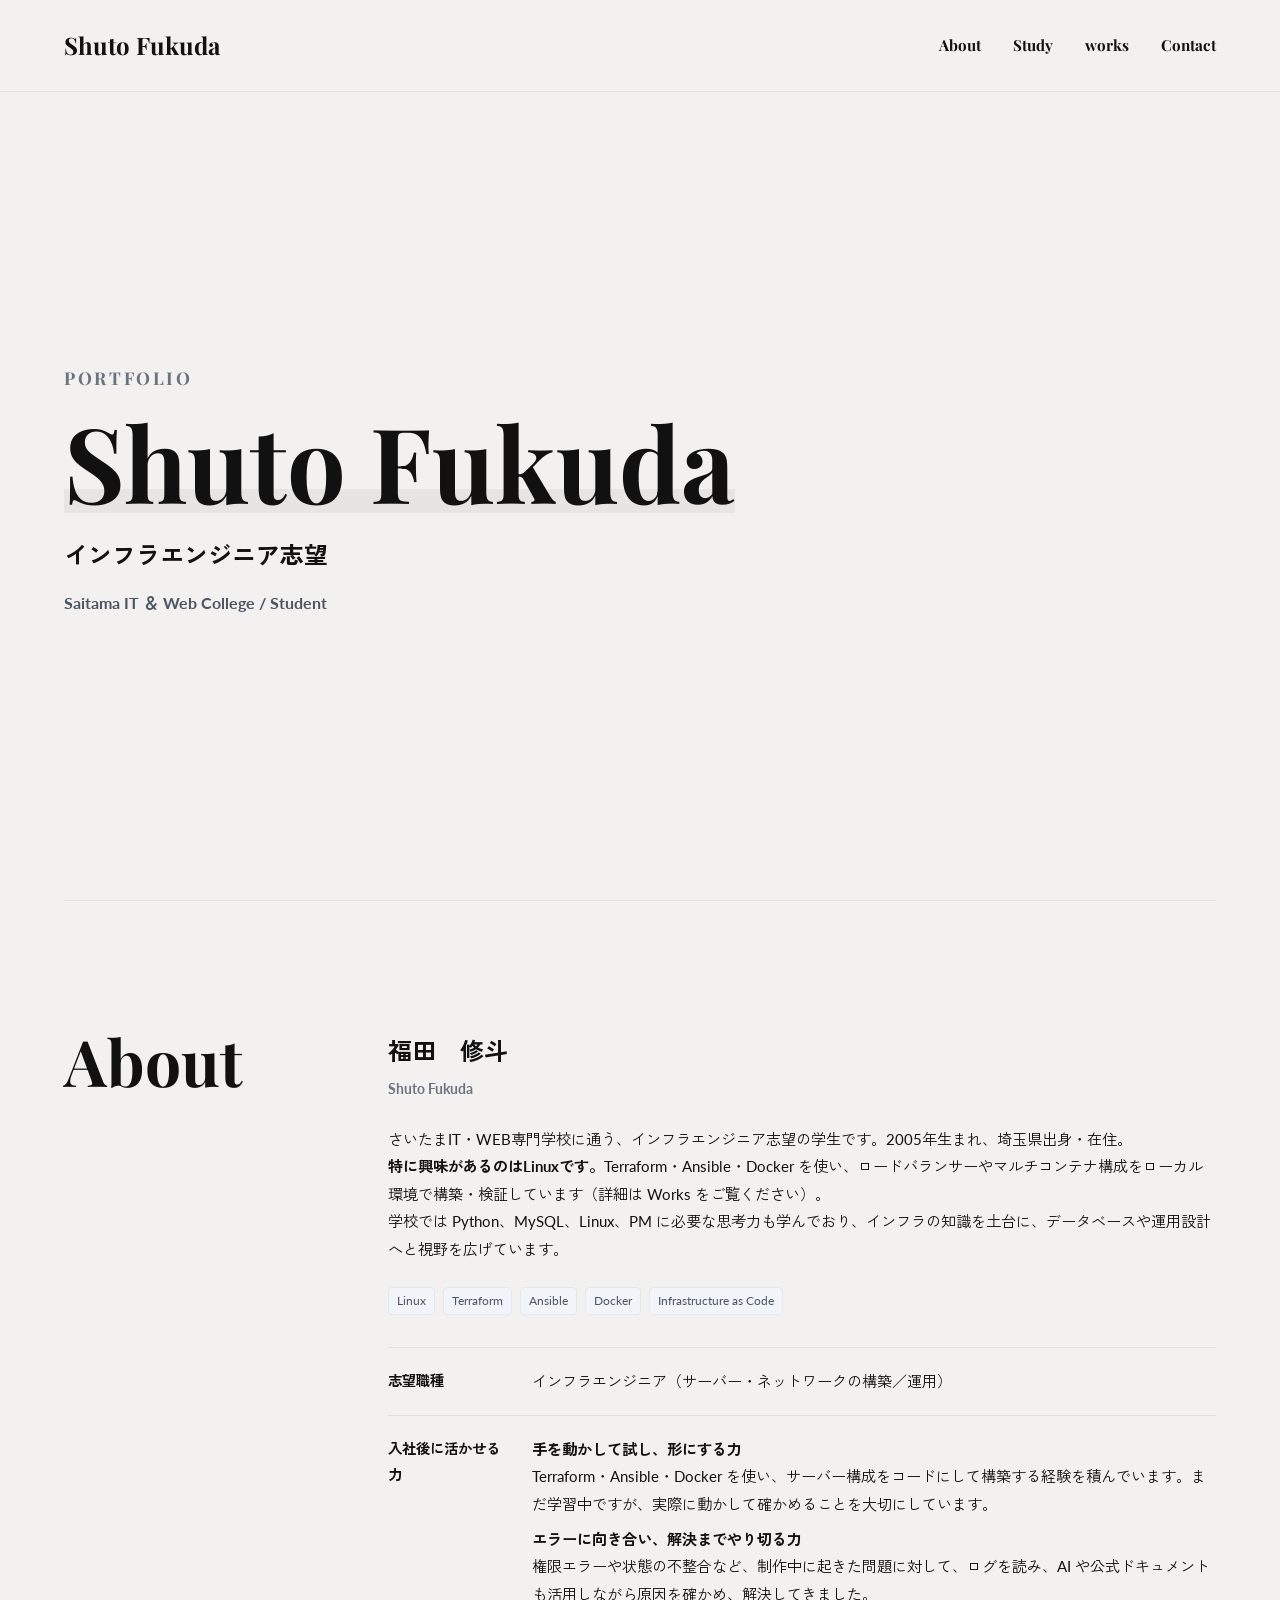
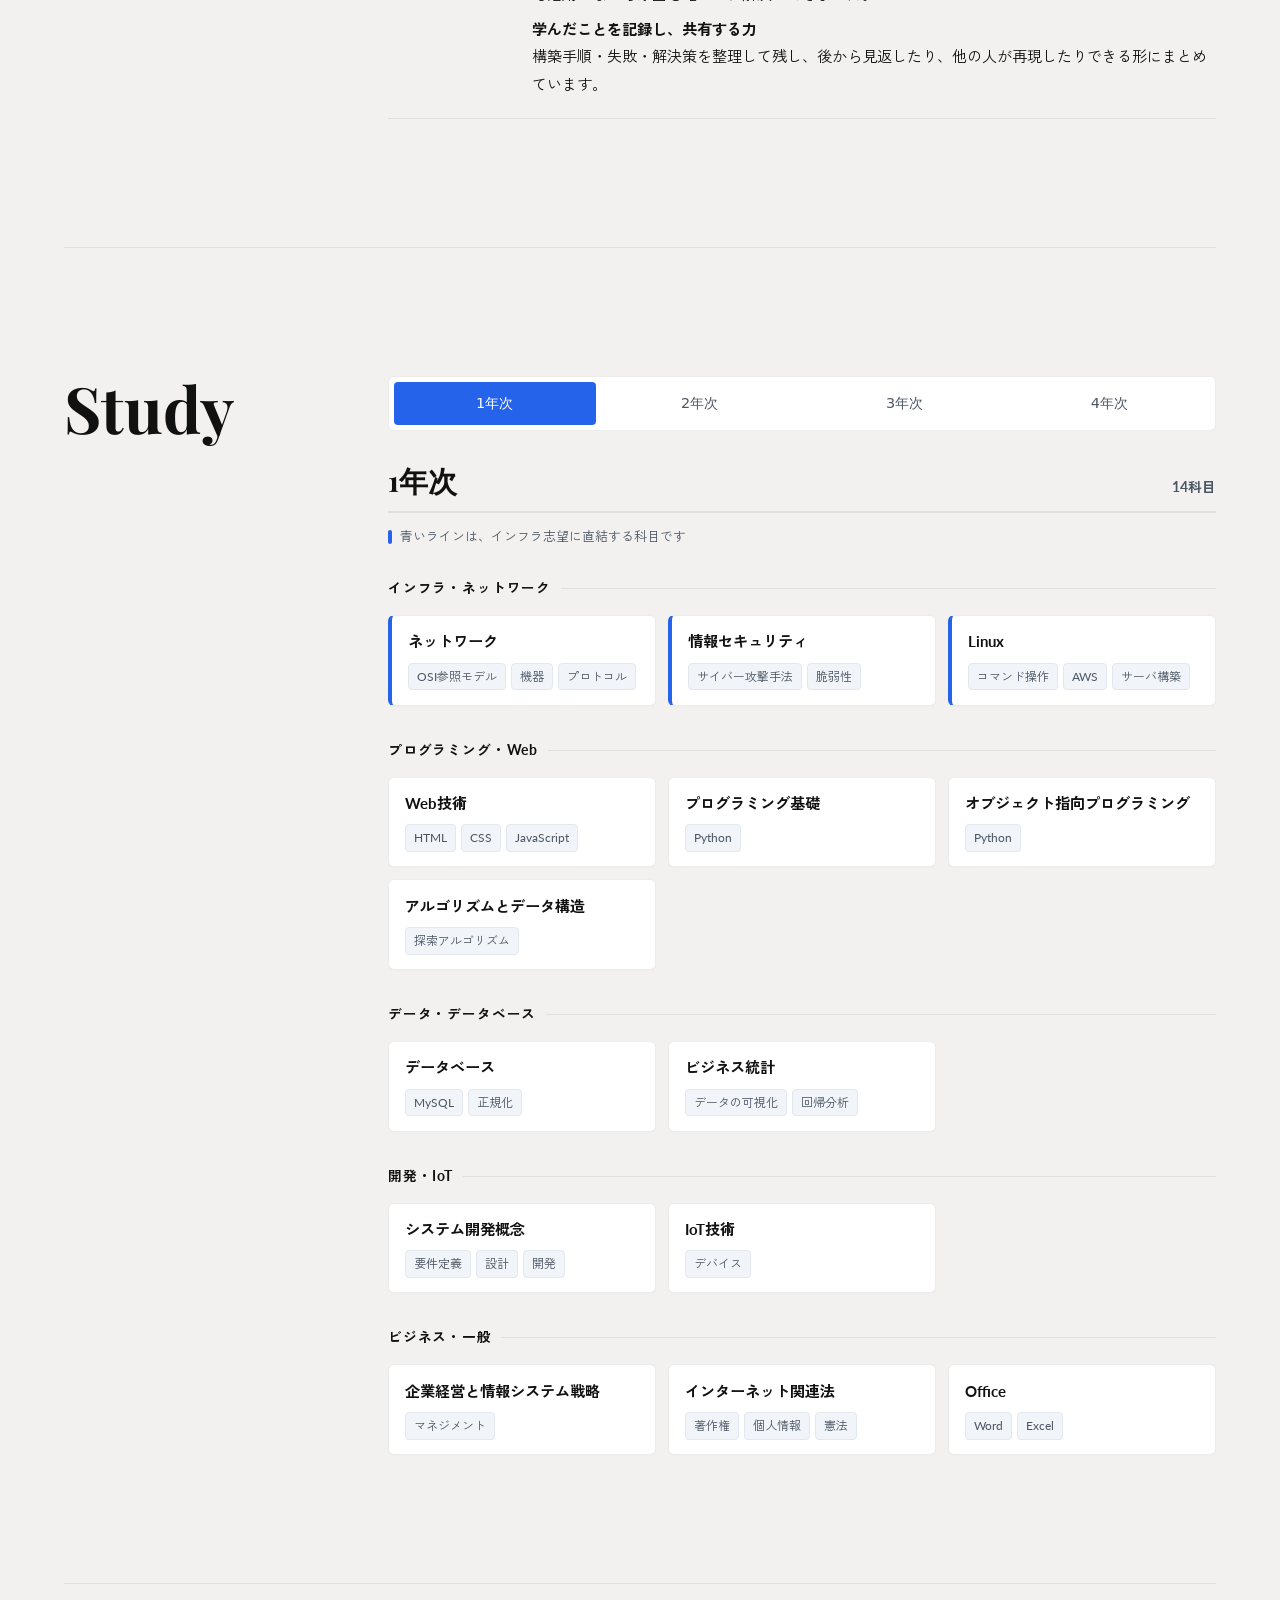
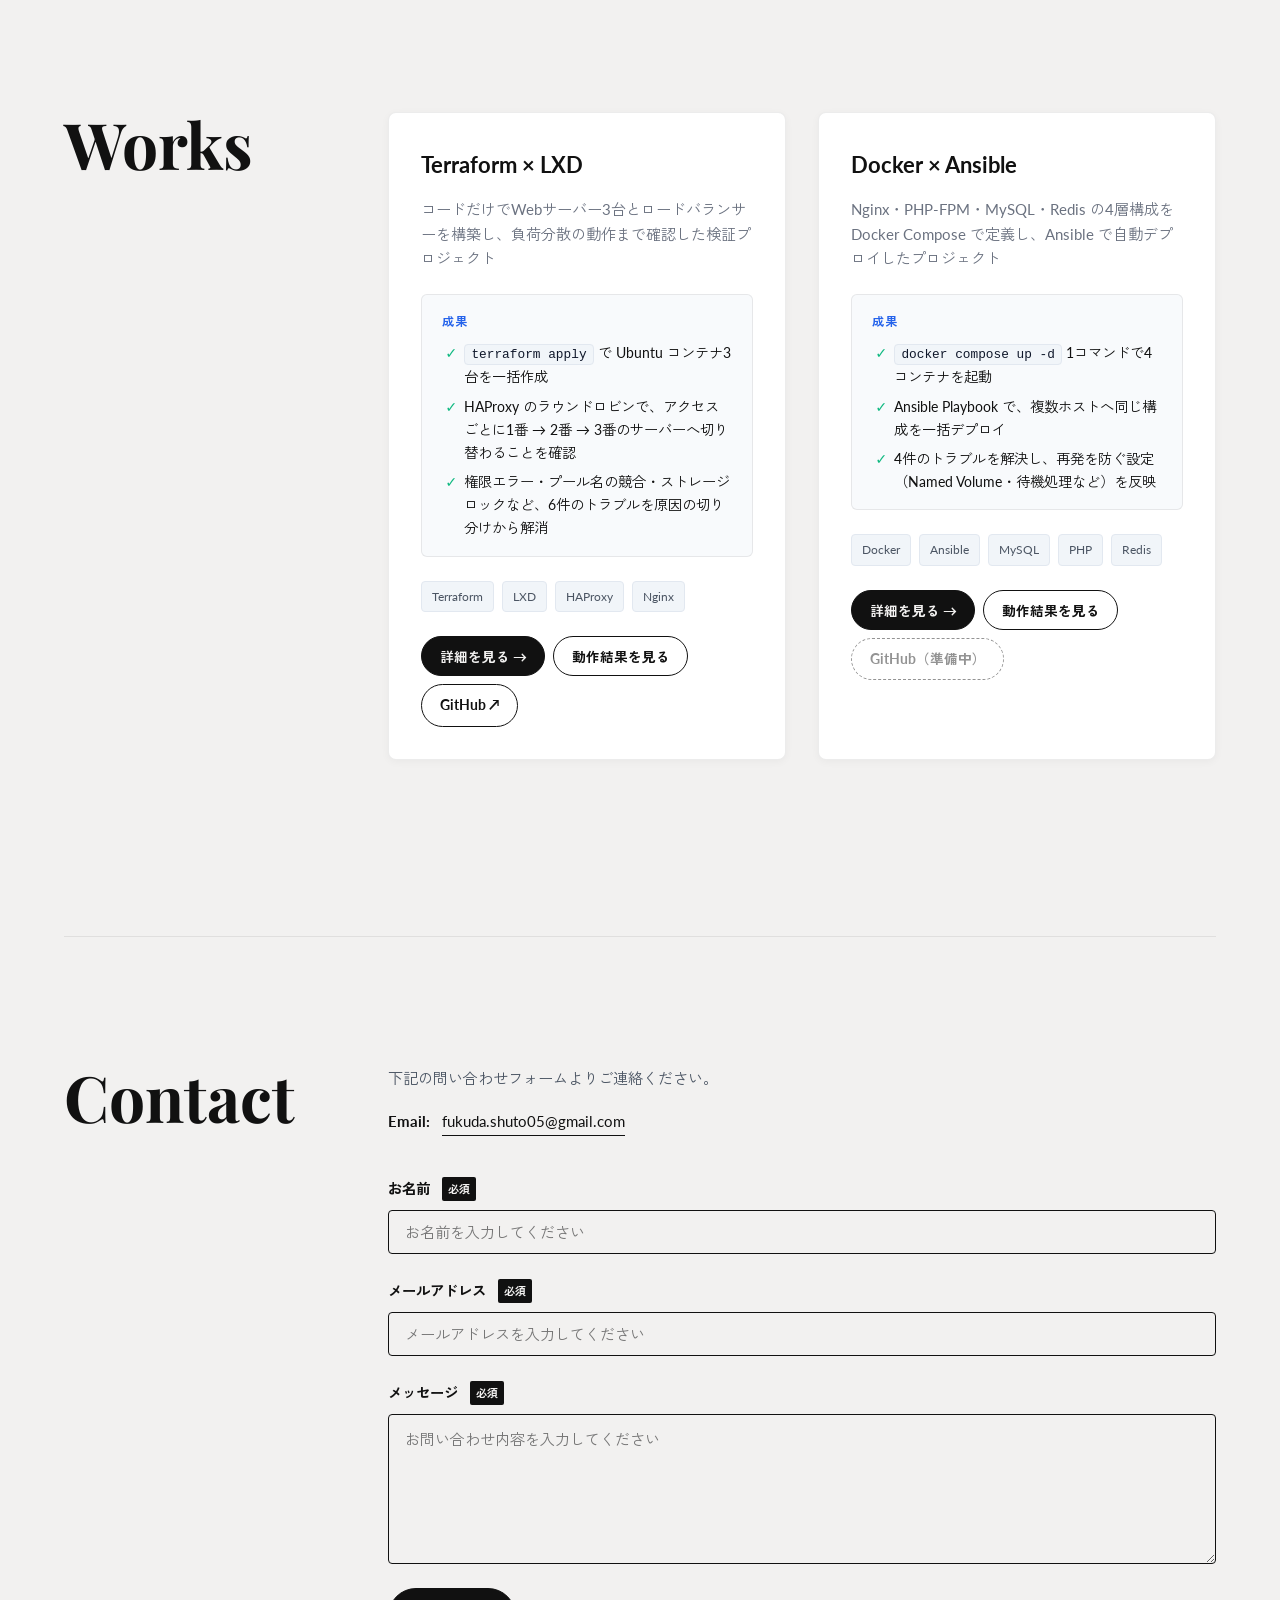
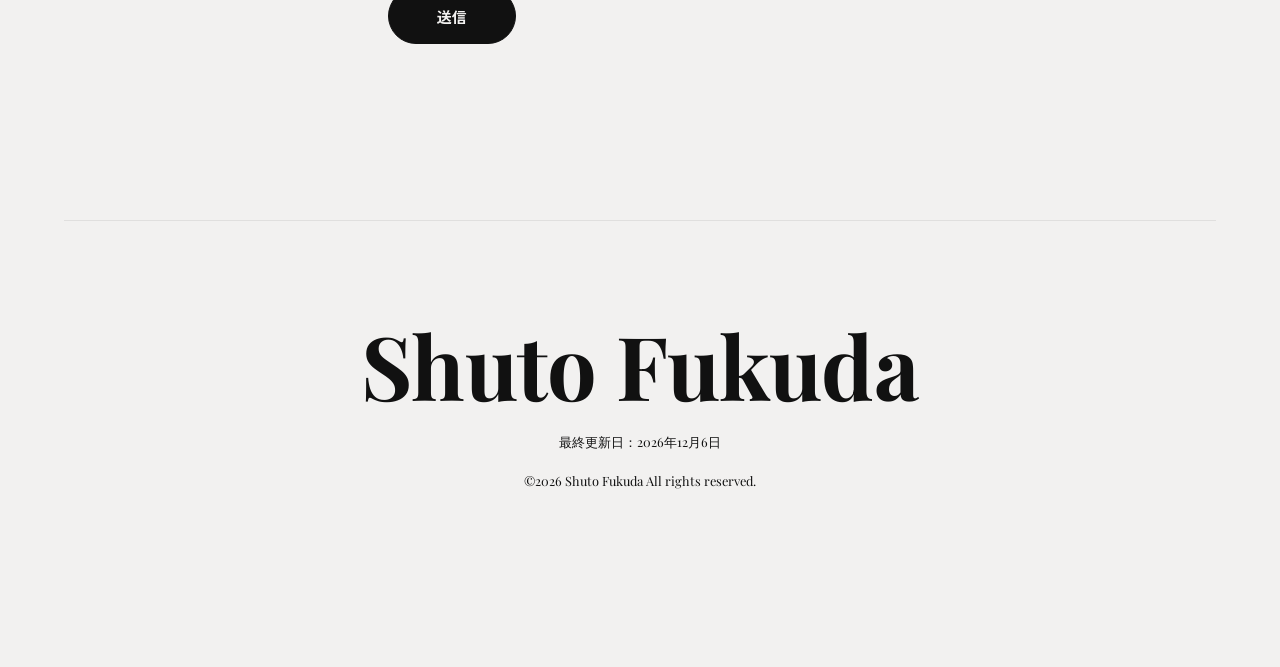
==== commit 3c9ed9c8: "Update index.html" ====
--- a/index.html
+++ b/index.html
@@ -890,25 +890,116 @@
       color: var(--text-muted-dark);
       font-size: 0.95rem;
     }
-    .study-list {
-      list-style: none;
-      columns: 2;
-      column-gap: 3rem;
-    }
-    .study-list li {
-      padding: 0.6rem 0;
-      border-bottom: 1px solid var(--border-color);
+    .study-summary {
+      display: flex;
+      align-items: baseline;
+      justify-content: space-between;
+      flex-wrap: wrap;
+      gap: 0.5rem 1rem;
+      margin-bottom: 0.75rem;
+      padding-bottom: 0.75rem;
+      border-bottom: 2px solid var(--border-color);
+    }
+    .study-summary h3 {
+      font-family: var(--font-serif);
+      font-size: 1.8rem;
+      line-height: 1.2;
+    }
+    .study-count {
+      font-size: 0.85rem;
+      font-weight: 700;
+      color: var(--text-muted-dark);
+    }
+    .study-legend {
+      display: flex;
+      align-items: center;
+      gap: 0.5rem;
+      margin-bottom: 1.75rem;
+      font-size: 0.8rem;
+      color: var(--text-muted-dark);
+    }
+    .study-legend::before {
+      content: '';
+      width: 4px;
+      height: 1.1em;
+      border-radius: 2px;
+      background: var(--primary);
+    }
+    .study-group {
+      margin-bottom: 2rem;
+    }
+    .study-group:last-child {
+      margin-bottom: 0;
+    }
+    .study-group-title {
+      display: flex;
+      align-items: center;
+      gap: 0.6rem;
+      margin-bottom: 0.9rem;
+      font-size: 0.85rem;
+      font-weight: 700;
+      letter-spacing: 0.06em;
+      color: var(--text-main);
+    }
+    .study-group-title::after {
+      content: '';
+      flex: 1;
+      height: 1px;
+      background: var(--border-color);
+    }
+    .study-items {
+      display: grid;
+      grid-template-columns: repeat(auto-fill, minmax(230px, 1fr));
+      gap: 0.75rem;
+    }
+    .study-item {
+      display: flex;
+      flex-direction: column;
+      gap: 0.6rem;
+      padding: 0.9rem 1rem;
+      background: var(--card-bg);
+      border: 1px solid var(--border-color);
+      border-radius: 6px;
+      box-shadow: 0 1px 3px rgba(0,0,0,0.02);
+    }
+    .study-item.infra {
+      border-left: 4px solid var(--primary);
+    }
+    .study-item .study-name {
       font-size: 0.95rem;
-      break-inside: avoid;
-    }
-    .study-list .study-name {
       font-weight: 700;
+      line-height: 1.5;
       color: var(--text-main);
-      margin-right: 0.5rem;
-    }
-    .study-list .tech-badge {
-      display: inline-block;
-      margin: 0.15rem 0.25rem 0.15rem 0;
+    }
+    .study-tags {
+      display: flex;
+      flex-wrap: wrap;
+      gap: 0.3rem;
+    }
+
+    /* Terraform × LXD: サーバーの挨拶カード */
+    .server-messages {
+      display: grid;
+      grid-template-columns: repeat(3, 1fr);
+      gap: 0.75rem;
+      margin: 1rem 0;
+    }
+    .server-card {
+      background: #f0fdf4;
+      border: 1px solid #a7f3d0;
+      border-radius: 6px;
+      padding: 0.9rem 1rem;
+    }
+    .server-card h4 {
+      font-size: 0.85rem;
+      margin-bottom: 0.4rem;
+      color: var(--text-main);
+    }
+    .timeline-item .server-card p {
+      margin: 0;
+      font-size: 0.85rem;
+      line-height: 1.7;
+      color: var(--text-main);
     }
 
     /* ===== 作品カード: 成果・導線 ===== */
@@ -1473,11 +1564,11 @@
       .tab-buttons.study-tabs .tab-btn {
         flex: 1 1 40%;
       }
-      .study-list {
-        columns: 1;
-      }
       .study-card {
         padding: 1.5rem 1rem;
+      }
+      .server-messages {
+        grid-template-columns: 1fr;
       }
       footer {
         padding: 4rem 0;
@@ -1670,61 +1761,230 @@
         </div>
 
         <div id="study-y1" class="tab-content active">
-          <div class="study-card">
+          <div class="study-summary">
             <h3>1年次</h3>
-            <ul class="study-list">
-              <li><span class="study-name">ネットワーク</span><span class="tech-badge">OSI参照モデル</span><span class="tech-badge">機器</span><span class="tech-badge">プロトコル</span></li>
-              <li><span class="study-name">情報セキュリティ</span><span class="tech-badge">サイバー攻撃手法</span><span class="tech-badge">脆弱性</span></li>
-              <li><span class="study-name">Linux</span><span class="tech-badge">コマンド操作</span><span class="tech-badge">AWS</span><span class="tech-badge">サーバ構築</span></li>
-              <li><span class="study-name">Web技術</span><span class="tech-badge">HTML</span><span class="tech-badge">CSS</span><span class="tech-badge">JavaScript</span></li>
-              <li><span class="study-name">プログラミング基礎</span><span class="tech-badge">Python</span></li>
-              <li><span class="study-name">オブジェクト指向プログラミング</span><span class="tech-badge">Python</span></li>
-              <li><span class="study-name">データベース</span><span class="tech-badge">MySQL</span><span class="tech-badge">正規化</span></li>
-              <li><span class="study-name">アルゴリズムとデータ構造</span><span class="tech-badge">探索アルゴリズム</span></li>
-              <li><span class="study-name">システム開発概念</span><span class="tech-badge">要件定義</span><span class="tech-badge">設計</span><span class="tech-badge">開発</span></li>
-              <li><span class="study-name">IoT技術</span><span class="tech-badge">デバイス</span></li>
-              <li><span class="study-name">企業経営と情報システム戦略</span><span class="tech-badge">マネジメント</span></li>
-              <li><span class="study-name">インターネット関連法</span><span class="tech-badge">著作権</span><span class="tech-badge">個人情報</span><span class="tech-badge">憲法</span></li>
-              <li><span class="study-name">ビジネス統計</span><span class="tech-badge">データの可視化</span><span class="tech-badge">回帰分析</span></li>
-              <li><span class="study-name">Office</span><span class="tech-badge">Word</span><span class="tech-badge">Excel</span></li>
-            </ul>
+            <span class="study-count">14科目</span>
+          </div>
+          <p class="study-legend">青いラインは、インフラ志望に直結する科目です</p>
+          <div class="study-group">
+            <h4 class="study-group-title">インフラ・ネットワーク</h4>
+            <div class="study-items">
+              <div class="study-item infra">
+                <span class="study-name">ネットワーク</span>
+                <div class="study-tags"><span class="tech-badge">OSI参照モデル</span><span class="tech-badge">機器</span><span class="tech-badge">プロトコル</span></div>
+              </div>
+              <div class="study-item infra">
+                <span class="study-name">情報セキュリティ</span>
+                <div class="study-tags"><span class="tech-badge">サイバー攻撃手法</span><span class="tech-badge">脆弱性</span></div>
+              </div>
+              <div class="study-item infra">
+                <span class="study-name">Linux</span>
+                <div class="study-tags"><span class="tech-badge">コマンド操作</span><span class="tech-badge">AWS</span><span class="tech-badge">サーバ構築</span></div>
+              </div>
+            </div>
+          </div>
+          <div class="study-group">
+            <h4 class="study-group-title">プログラミング・Web</h4>
+            <div class="study-items">
+              <div class="study-item">
+                <span class="study-name">Web技術</span>
+                <div class="study-tags"><span class="tech-badge">HTML</span><span class="tech-badge">CSS</span><span class="tech-badge">JavaScript</span></div>
+              </div>
+              <div class="study-item">
+                <span class="study-name">プログラミング基礎</span>
+                <div class="study-tags"><span class="tech-badge">Python</span></div>
+              </div>
+              <div class="study-item">
+                <span class="study-name">オブジェクト指向プログラミング</span>
+                <div class="study-tags"><span class="tech-badge">Python</span></div>
+              </div>
+              <div class="study-item">
+                <span class="study-name">アルゴリズムとデータ構造</span>
+                <div class="study-tags"><span class="tech-badge">探索アルゴリズム</span></div>
+              </div>
+            </div>
+          </div>
+          <div class="study-group">
+            <h4 class="study-group-title">データ・データベース</h4>
+            <div class="study-items">
+              <div class="study-item">
+                <span class="study-name">データベース</span>
+                <div class="study-tags"><span class="tech-badge">MySQL</span><span class="tech-badge">正規化</span></div>
+              </div>
+              <div class="study-item">
+                <span class="study-name">ビジネス統計</span>
+                <div class="study-tags"><span class="tech-badge">データの可視化</span><span class="tech-badge">回帰分析</span></div>
+              </div>
+            </div>
+          </div>
+          <div class="study-group">
+            <h4 class="study-group-title">開発・IoT</h4>
+            <div class="study-items">
+              <div class="study-item">
+                <span class="study-name">システム開発概念</span>
+                <div class="study-tags"><span class="tech-badge">要件定義</span><span class="tech-badge">設計</span><span class="tech-badge">開発</span></div>
+              </div>
+              <div class="study-item">
+                <span class="study-name">IoT技術</span>
+                <div class="study-tags"><span class="tech-badge">デバイス</span></div>
+              </div>
+            </div>
+          </div>
+          <div class="study-group">
+            <h4 class="study-group-title">ビジネス・一般</h4>
+            <div class="study-items">
+              <div class="study-item">
+                <span class="study-name">企業経営と情報システム戦略</span>
+                <div class="study-tags"><span class="tech-badge">マネジメント</span></div>
+              </div>
+              <div class="study-item">
+                <span class="study-name">インターネット関連法</span>
+                <div class="study-tags"><span class="tech-badge">著作権</span><span class="tech-badge">個人情報</span><span class="tech-badge">憲法</span></div>
+              </div>
+              <div class="study-item">
+                <span class="study-name">Office</span>
+                <div class="study-tags"><span class="tech-badge">Word</span><span class="tech-badge">Excel</span></div>
+              </div>
+            </div>
           </div>
         </div>
 
         <div id="study-y2" class="tab-content">
-          <div class="study-card">
+          <div class="study-summary">
             <h3>2年次</h3>
-            <ul class="study-list">
-              <li><span class="study-name">クラウド開発</span><span class="tech-badge">AWS</span></li>
-              <li><span class="study-name">セキュア開発</span><span class="tech-badge">サイバー攻撃</span><span class="tech-badge">対策</span></li>
-              <li><span class="study-name">IoT開発</span><span class="tech-badge">Raspberry Pi</span></li>
-              <li><span class="study-name">Webアプリケーション</span><span class="tech-badge">Node.js</span></li>
-              <li><span class="study-name">WebAPI</span><span class="tech-badge">HTTP</span><span class="tech-badge">API</span></li>
-              <li><span class="study-name">モバイルアプリ開発</span><span class="tech-badge">iOSアプリ</span><span class="tech-badge">Swift</span></li>
-              <li><span class="study-name">ロボティクス</span><span class="tech-badge">ロボット</span><span class="tech-badge">電子回路</span></li>
-              <li><span class="study-name">UML</span><span class="tech-badge">ユースケース図</span><span class="tech-badge">クラス図</span><span class="tech-badge">シーケンス図</span></li>
-              <li><span class="study-name">テスト技法</span><span class="tech-badge">draw.io</span></li>
-              <li><span class="study-name">アジャイル開発</span><span class="tech-badge">アジャイル手法</span><span class="tech-badge">スクラム</span></li>
-              <li><span class="study-name">RPA</span><span class="tech-badge">Power Automate Desktop</span><span class="tech-badge">自動化</span></li>
-              <li><span class="study-name">コンセプチュアルスキル</span><span class="tech-badge">ロジカルシンキング</span></li>
-            </ul>
+            <span class="study-count">12科目</span>
+          </div>
+          <p class="study-legend">青いラインは、インフラ志望に直結する科目です</p>
+          <div class="study-group">
+            <h4 class="study-group-title">クラウド・セキュリティ</h4>
+            <div class="study-items">
+              <div class="study-item infra">
+                <span class="study-name">クラウド開発</span>
+                <div class="study-tags"><span class="tech-badge">AWS</span></div>
+              </div>
+              <div class="study-item infra">
+                <span class="study-name">セキュア開発</span>
+                <div class="study-tags"><span class="tech-badge">サイバー攻撃</span><span class="tech-badge">対策</span></div>
+              </div>
+            </div>
+          </div>
+          <div class="study-group">
+            <h4 class="study-group-title">アプリ・IoT開発</h4>
+            <div class="study-items">
+              <div class="study-item">
+                <span class="study-name">Webアプリケーション</span>
+                <div class="study-tags"><span class="tech-badge">Node.js</span></div>
+              </div>
+              <div class="study-item">
+                <span class="study-name">WebAPI</span>
+                <div class="study-tags"><span class="tech-badge">HTTP</span><span class="tech-badge">API</span></div>
+              </div>
+              <div class="study-item">
+                <span class="study-name">モバイルアプリ開発</span>
+                <div class="study-tags"><span class="tech-badge">iOSアプリ</span><span class="tech-badge">Swift</span></div>
+              </div>
+              <div class="study-item">
+                <span class="study-name">IoT開発</span>
+                <div class="study-tags"><span class="tech-badge">Raspberry Pi</span></div>
+              </div>
+              <div class="study-item">
+                <span class="study-name">ロボティクス</span>
+                <div class="study-tags"><span class="tech-badge">ロボット</span><span class="tech-badge">電子回路</span></div>
+              </div>
+            </div>
+          </div>
+          <div class="study-group">
+            <h4 class="study-group-title">設計・開発手法</h4>
+            <div class="study-items">
+              <div class="study-item">
+                <span class="study-name">UML</span>
+                <div class="study-tags"><span class="tech-badge">ユースケース図</span><span class="tech-badge">クラス図</span><span class="tech-badge">シーケンス図</span></div>
+              </div>
+              <div class="study-item">
+                <span class="study-name">テスト技法</span>
+                <div class="study-tags"><span class="tech-badge">draw.io</span></div>
+              </div>
+              <div class="study-item">
+                <span class="study-name">アジャイル開発</span>
+                <div class="study-tags"><span class="tech-badge">アジャイル手法</span><span class="tech-badge">スクラム</span></div>
+              </div>
+            </div>
+          </div>
+          <div class="study-group">
+            <h4 class="study-group-title">自動化・ビジネススキル</h4>
+            <div class="study-items">
+              <div class="study-item">
+                <span class="study-name">RPA</span>
+                <div class="study-tags"><span class="tech-badge">Power Automate Desktop</span><span class="tech-badge">自動化</span></div>
+              </div>
+              <div class="study-item">
+                <span class="study-name">コンセプチュアルスキル</span>
+                <div class="study-tags"><span class="tech-badge">ロジカルシンキング</span></div>
+              </div>
+            </div>
           </div>
         </div>
 
         <div id="study-y3" class="tab-content">
-          <div class="study-card">
+          <div class="study-summary">
             <h3>3年次</h3>
-            <ul class="study-list">
-              <li><span class="study-name">プロジェクト管理ツール実習</span><span class="tech-badge">WBS</span></li>
-              <li><span class="study-name">プロジェクトマネジメント概論・各論</span><span class="tech-badge">基礎知識</span><span class="tech-badge">PMBOK</span></li>
-              <li><span class="study-name">プロジェクトマネジメント実践演習</span><span class="tech-badge">ポートフォリオ</span></li>
-              <li><span class="study-name">データベース実習</span><span class="tech-badge">論理設計</span><span class="tech-badge">物理設計</span><span class="tech-badge">正規化</span></li>
-              <li><span class="study-name">機械学習と深層学習理論</span><span class="tech-badge">人工知能</span><span class="tech-badge">機械学習</span></li>
-              <li><span class="study-name">データ可視化</span><span class="tech-badge">Google Colab</span></li>
-              <li><span class="study-name">ビジネス創出応用</span><span class="tech-badge">KJ法</span><span class="tech-badge">ロジックツリー</span><span class="tech-badge">5WHYs</span></li>
-              <li><span class="study-name">開発プロジェクト実習</span><span class="tech-badge">チーム開発</span></li>
-              <li><span class="study-name">企業連携プロジェクト実習</span><span class="tech-badge">チーム開発</span></li>
-            </ul>
+            <span class="study-count">9科目</span>
+          </div>
+          <div class="study-group">
+            <h4 class="study-group-title">プロジェクトマネジメント</h4>
+            <div class="study-items">
+              <div class="study-item">
+                <span class="study-name">プロジェクト管理ツール実習</span>
+                <div class="study-tags"><span class="tech-badge">WBS</span></div>
+              </div>
+              <div class="study-item">
+                <span class="study-name">プロジェクトマネジメント概論・各論</span>
+                <div class="study-tags"><span class="tech-badge">基礎知識</span><span class="tech-badge">PMBOK</span></div>
+              </div>
+              <div class="study-item">
+                <span class="study-name">プロジェクトマネジメント実践演習</span>
+                <div class="study-tags"><span class="tech-badge">ポートフォリオ</span></div>
+              </div>
+            </div>
+          </div>
+          <div class="study-group">
+            <h4 class="study-group-title">データ・AI</h4>
+            <div class="study-items">
+              <div class="study-item">
+                <span class="study-name">データベース実習</span>
+                <div class="study-tags"><span class="tech-badge">論理設計</span><span class="tech-badge">物理設計</span><span class="tech-badge">正規化</span></div>
+              </div>
+              <div class="study-item">
+                <span class="study-name">機械学習と深層学習理論</span>
+                <div class="study-tags"><span class="tech-badge">人工知能</span><span class="tech-badge">機械学習</span></div>
+              </div>
+              <div class="study-item">
+                <span class="study-name">データ可視化</span>
+                <div class="study-tags"><span class="tech-badge">Google Colab</span></div>
+              </div>
+            </div>
+          </div>
+          <div class="study-group">
+            <h4 class="study-group-title">チーム開発・実践</h4>
+            <div class="study-items">
+              <div class="study-item">
+                <span class="study-name">開発プロジェクト実習</span>
+                <div class="study-tags"><span class="tech-badge">チーム開発</span></div>
+              </div>
+              <div class="study-item">
+                <span class="study-name">企業連携プロジェクト実習</span>
+                <div class="study-tags"><span class="tech-badge">チーム開発</span></div>
+              </div>
+            </div>
+          </div>
+          <div class="study-group">
+            <h4 class="study-group-title">ビジネス創出</h4>
+            <div class="study-items">
+              <div class="study-item">
+                <span class="study-name">ビジネス創出応用</span>
+                <div class="study-tags"><span class="tech-badge">KJ法</span><span class="tech-badge">ロジックツリー</span><span class="tech-badge">5WHYs</span></div>
+              </div>
+            </div>
           </div>
         </div>
 
@@ -1756,8 +2016,8 @@
               <p class="outcomes-title">成果</p>
               <ul>
                 <li><span class="inline-code">terraform apply</span> で Ubuntu コンテナ3台を一括作成</li>
-                <li>HAProxy のラウンドロビンで web-1 → web-2 → web-3 に振り分けられることを curl で確認</li>
-                <li>4件のエラーを、原因の切り分けから解決まで記録</li>
+                <li>HAProxy のラウンドロビンで、アクセスごとに1番 → 2番 → 3番のサーバーへ切り替わることを確認</li>
+                <li>権限エラー・プール名の競合・ストレージロックなど、6件のトラブルを原因の切り分けから解消</li>
               </ul>
             </div>
             <div class="project-card-tech">
@@ -1808,13 +2068,13 @@
     <div id="modal-project1" class="modal">
       <div class="modal-content">
         <div class="modal-header">
-          <h2 class="modal-title">Terraform × LXD Web Infrastructure</h2>
+          <h2 class="modal-title">Terraform × LXD による軽量コンテナ環境構築（3台構成 + 負荷分散）</h2>
           <button class="modal-close" onclick="closeModal('modal-project1')" aria-label="閉じて作品一覧に戻る"><span class="x">&times;</span>閉じる</button>
         </div>
         <div class="modal-body">
           
           <div class="works-header">
-            <p class="works-project-desc">Terraform でコンテナ3台を作り、HAProxy で負荷分散するところまでを、ローカル環境だけで構築・検証したプロジェクトです。</p>
+            <p class="works-project-desc">Terraform と LXD を組み合わせて、軽量コンテナ 3 台（1 / 2 / 3）を自動構築し、HAProxy によるラウンドロビン負荷分散を実装した環境を構築しました。ローカル環境でクラウドのような構成を再現し、IaC・コンテナ仮想化・ネットワーク構成・負荷分散の一連の流れを理解したことを示す作品です。</p>
             <div class="link-bar">
               <button type="button" class="link-btn primary" onclick="scrollToResult('result1')">↓ 動作結果を見る</button>
               <div class="link-buttons" data-project="project1"></div>
@@ -1836,12 +2096,13 @@
               <div class="value" style="color: var(--accent);">Round Robin</div>
             </div>
             <div class="stat-card">
-              <h3>検証済みスタック</h3>
+              <h3>環境</h3>
               <div class="tech-list">
+                <span class="tech-badge">Ubuntu（VirtualBox）</span>
                 <span class="tech-badge">LXD</span>
-                <span class="tech-badge">Ubuntu</span>
+                <span class="tech-badge">Terraform</span>
+                <span class="tech-badge">HAProxy</span>
                 <span class="tech-badge">Nginx</span>
-                <span class="tech-badge">HAProxy</span>
               </div>
             </div>
           </div>
@@ -1852,19 +2113,22 @@
               <h3>動作結果</h3>
               <span class="result-badge">検証済み</span>
             </div>
-            <p class="result-lead">ロードバランサー（localhost:8080）に3回アクセスすると、3台のWebサーバーへ順番に振り分けられました。</p>
+            <p class="result-lead">ロードバランサー（localhost:8080）にアクセスするたびに、1番 → 2番 → 3番のサーバーへ切り替わります。</p>
             <div class="code-container">
               <button class="copy-btn" onclick="copyCode(this)">Copy</button>
               <pre><code>$ curl http://localhost:8080
-This is web-1
+おはようございます、1番のサーバーです。
+Good morning, this is server 1.
 $ curl http://localhost:8080
-This is web-2
+こんにちは、2番のサーバーです。
+Hello, this is server 2.
 $ curl http://localhost:8080
-This is web-3</code></pre>
+こんばんは、3番のサーバーです。
+Good evening, this is server 3.</code></pre>
             </div>
             <ul class="check-list result-list">
-              <li><strong>構築</strong>：<span class="inline-code">terraform apply</span> で web-1〜web-3 の3コンテナが作成された</li>
-              <li><strong>分散</strong>：<span class="inline-code">balance roundrobin</span> の設定どおり、web-1 → web-2 → web-3 の順に応答した</li>
+              <li><strong>構築</strong>：<span class="inline-code">terraform apply</span> で web-1〜web-3 の3コンテナが自動生成された</li>
+              <li><strong>分散</strong>：<span class="inline-code">balance roundrobin</span> の設定どおり、アクセスごとに 1 → 2 → 3 と切り替わった</li>
             </ul>
           </div>
 
@@ -1882,11 +2146,11 @@
           <div id="overview" class="tab-content active">
             <div class="detail-card">
               <h3>プロジェクト概要</h3>
-              <p class="lead">AWS などの有料クラウドを使わず、ローカルの LXD コンテナだけで「コードでインフラを作る」ことを体験・検証しました。</p>
+              <p class="lead">ローカル環境でクラウドのような構成を再現し、IaC・コンテナ仮想化・ネットワーク構成・負荷分散の一連の流れを理解しました。</p>
               <ul class="check-list">
-                <li><strong>目的</strong>：Infrastructure as Code (IaC) と負荷分散の仕組みを、無料で何度も作り直せる環境で理解する</li>
-                <li><strong>やったこと</strong>：Terraform で Ubuntu コンテナを3台作成 → Nginx を導入 → HAProxy で振り分け</li>
-                <li><strong>結果</strong>：curl で web-1 → web-2 → web-3 の順に応答することを確認</li>
+                <li><strong>目的</strong>：IaC、コンテナ仮想化、ネットワーク構成、負荷分散の流れを、自分の手で構築して理解する</li>
+                <li><strong>やったこと</strong>：Terraform で LXD コンテナ 3 台を自動構築 → Nginx を導入 → Proxy Device でポート公開 → HAProxy で振り分け</li>
+                <li><strong>結果</strong>：アクセスごとに 1 番 → 2 番 → 3 番のサーバーへ切り替わることを確認</li>
               </ul>
 
               <!-- Dynamic Visual Diagram -->
@@ -1944,19 +2208,36 @@
             </div>
 
             <div class="detail-card">
+              <h3>環境（Environment）</h3>
+              <div class="table-scroll">
+                <table class="trouble-table">
+                  <thead><tr><th>技術</th><th>役割</th></tr></thead>
+                  <tbody>
+                    <tr><td>Ubuntu（VirtualBox）</td><td>実行環境（ホスト OS）</td></tr>
+                    <tr><td>LXD</td><td>軽量コンテナ仮想化</td></tr>
+                    <tr><td>Terraform</td><td>IaC（コンテナの自動構築）</td></tr>
+                    <tr><td>HAProxy</td><td>負荷分散（Round Robin）</td></tr>
+                    <tr><td>Nginx</td><td>Web サーバー（各コンテナ内）</td></tr>
+                  </tbody>
+                </table>
+              </div>
+            </div>
+
+            <div class="detail-card">
               <h3>工夫と実装ポイント</h3>
               <ul class="check-list">
-                <li><strong>無料・高速に作り直せる検証環境</strong>：AWS ではなく LXD コンテナを採用。起動が数秒なので、壊して作り直す試行錯誤を何度も繰り返せた</li>
+                <li><strong>無料・高速に作り直せる検証環境</strong>：クラウドではなく LXD の軽量コンテナを採用。起動が速いので、壊して作り直す試行錯誤を何度も繰り返せた</li>
                 <li><strong>台数の変更はコード1行</strong>：<span class="inline-code">count = 3</span> の数字を変えるだけで台数を増減できる設計にした<span class="code-ref">vm.tf</span></li>
-                <li><strong>振り分けを実際に確認</strong>：<span class="inline-code">balance roundrobin</span> とヘルスチェック（<span class="inline-code">check</span>）を設定し、curl で3台へ順番に届くことを検証<span class="code-ref">haproxy.cfg</span></li>
-                <li><strong>State のずれを自力で復旧</strong>：Terraform State と実機が食い違った時に <span class="inline-code">terraform state rm</span> で整合を戻した<span class="code-ref">トラブル #3</span></li>
+                <li><strong>作成後すぐ使える状態に</strong>：<span class="inline-code">start_container</span> と <span class="inline-code">wait_for_network</span> を指定し、起動とネットワークの準備まで Terraform に任せた<span class="code-ref">vm.tf</span></li>
+                <li><strong>振り分けを実際に確認</strong>：<span class="inline-code">balance roundrobin</span> とヘルスチェック（<span class="inline-code">check</span>）を設定し、番号ごとの挨拶で切り替わりを目で確認できるようにした<span class="code-ref">haproxy.cfg</span></li>
+                <li><strong>ロックや依存関係のエラーを解消</strong>：ストレージロック・プロファイル依存・作成中コンテナのロックを解消し、環境を作り直せる状態に戻した<span class="code-ref">トラブルシューティング</span></li>
               </ul>
             </div>
 
             <div class="detail-card">
               <h3>主要な構成ファイル</h3>
               <p>コードは折りたたんでいます。<span class="hl">ハイライト</span>の行が、上の「工夫と実装ポイント」に対応する部分です。</p>
-              
+
               <details class="code-details">
                 <summary>vm.tf (Terraform) のコードを表示</summary>
                 <div class="code-container">
@@ -1974,9 +2255,11 @@
 
 resource "lxd_container" "web" {
 <span class="hl">  count = 3</span>
-
   name  = "web-${count.index + 1}"
   image = "ubuntu:22.04"
+
+  start_container  = true
+  wait_for_network = true
 }</code></pre>
                 </div>
               </details>
@@ -1993,9 +2276,9 @@
 backend http_back
     mode http
 <span class="hl">    balance roundrobin</span>
-    server web1 127.0.0.1:8081 check
-    server web2 127.0.0.1:8082 check
-    server web3 127.0.0.1:8083 check</code></pre>
+    server s1 127.0.0.1:8081 check
+    server s2 127.0.0.1:8082 check
+    server s3 127.0.0.1:8083 check</code></pre>
                 </div>
               </details>
             </div>
@@ -2005,16 +2288,16 @@
           <div id="timeline" class="tab-content">
             <div class="detail-card">
               <h3>インフラ構築ステップ</h3>
-              <p>初期の基盤導入から、複数コンテナの自動作成、ロードバランサー連携までの構築手順です。</p>
+              <p>LXD の導入から、コンテナの自動作成、Nginx の設定、ポート公開、ロードバランサー連携までの手順です。</p>
               
               <div class="timeline">
                 <!-- Step 1 -->
                 <div class="timeline-item success">
                   <div class="timeline-marker"></div>
                   <span class="timeline-badge ok">Success</span>
-                  <h3>1. LXD インフラ環境のインストールと初期化</h3>
+                  <h3>1. LXD の導入と初期化（ネットワーク・ストレージ構成）</h3>
                   <p>
-                    ホストマシンにLXDシステムを導入。コンテナ仮想化により、通常の重たい仮想マシンの起動を数秒の軽量コンテナ起動に代替し、完全無料・超高速な検証体制を構築。
+                    ホストの Ubuntu（VirtualBox）に LXD を導入し、初期化しました。ネットワークとストレージは次の構成です。
                   </p>
                   <details class="code-details">
                     <summary>コマンドを表示</summary>
@@ -2025,15 +2308,20 @@
 sudo lxd init</code></pre>
                     </div>
                   </details>
+                  <ul class="check-list">
+                    <li><strong>ネットワーク</strong>：lxdbr0（bridge）＋ IPv4 NAT</li>
+                    <li><strong>ストレージ</strong>：default ストレージ（btrfs）</li>
+                    <li><strong>プロファイル</strong>：default プロファイルに root（disk）と eth0（nic）を設定</li>
+                  </ul>
                 </div>
 
                 <!-- Step 2 -->
                 <div class="timeline-item success">
                   <div class="timeline-marker"></div>
                   <span class="timeline-badge ok">Success</span>
-                  <h3>2. Terraformによる複数コンテナ構成の適用</h3>
+                  <h3>2. Terraform によるコンテナ自動構築</h3>
                   <p>
-                    インフラ構成定義ファイル <span class="inline-code">vm.tf</span> を作成。複数インスタンス構成を <span class="inline-code">count = 3</span> パラメータで宣言的にコード定義し、一括で構築。
+                    <span class="inline-code">vm.tf</span> に <span class="inline-code">count = 3</span> を指定し、<span class="inline-code">terraform apply</span> で web-1 / web-2 / web-3 の 3 台を自動生成しました。
                   </p>
                   <details class="code-details">
                     <summary>コマンドを表示</summary>
@@ -2049,9 +2337,9 @@
                 <div class="timeline-item success">
                   <div class="timeline-marker"></div>
                   <span class="timeline-badge ok">Success</span>
-                  <h3>3. nginx のインストール（コンテナ内部）</h3>
+                  <h3>3. Nginx のセットアップ（コンテナ内部）</h3>
                   <p>
-                    構築したコンテナにログインし、Webサーバー（Nginx）を個別にインストールします。
+                    各コンテナに入り、Web サーバー（Nginx）をインストールしました。
                   </p>
                   <details class="code-details">
                     <summary>コマンドを表示</summary>
@@ -2071,34 +2359,44 @@
                 <div class="timeline-item success">
                   <div class="timeline-marker"></div>
                   <span class="timeline-badge ok">Success</span>
-                  <h3>4. Web コンテンツの変更による動作確認</h3>
+                  <h3>4. 番号ごとに異なる挨拶を設定</h3>
                   <p>
-                    各コンテナで異なるメッセージを返すようにインデックスHTMLを書き換え、どのサーバーにアクセスしているか判別できるようにします。
+                    どのサーバーにつながったか見分けられるよう、番号ごとに異なる挨拶を表示するよう設定しました。
                   </p>
-                  <details class="code-details">
-                    <summary>コマンドを表示</summary>
-                    <div class="code-container">
-                      <button class="copy-btn" onclick="copyCode(this)">Copy</button>
-                      <pre><code># web-1 コンテナ内
-echo "This is web-1" | sudo tee /var/www/html/index.html
-
-# web-2 コンテナ内
-echo "This is web-2" | sudo tee /var/www/html/index.html
-
-# web-3 コンテナ内
-echo "This is web-3" | sudo tee /var/www/html/index.html</code></pre>
+                  <div class="server-messages">
+                    <div class="server-card">
+                      <h4>1番サーバー</h4>
+                      <p>おはようございます、1番のサーバーです。<br>Good morning, this is server 1.</p>
                     </div>
-                  </details>
+                    <div class="server-card">
+                      <h4>2番サーバー</h4>
+                      <p>こんにちは、2番のサーバーです。<br>Hello, this is server 2.</p>
+                    </div>
+                    <div class="server-card">
+                      <h4>3番サーバー</h4>
+                      <p>こんばんは、3番のサーバーです。<br>Good evening, this is server 3.</p>
+                    </div>
+                  </div>
                 </div>
 
                 <!-- Step 5 -->
                 <div class="timeline-item success">
                   <div class="timeline-marker"></div>
                   <span class="timeline-badge ok">Success</span>
-                  <h3>5. ホストから各コンテナへのポートフォワード設定</h3>
+                  <h3>5. LXD Proxy Device によるポート公開</h3>
                   <p>
-                    LXDの仮想ネットワーク上のコンテナとホスト側ネットワークを接続するため、プロキシポートマッピングを追加。
+                    LXD の Proxy Device で、各コンテナの 80 番ポートをホストの別ポートに公開しました。
                   </p>
+                  <div class="table-scroll">
+                    <table class="trouble-table">
+                      <thead><tr><th>コンテナ</th><th>ホスト側ポート</th></tr></thead>
+                      <tbody>
+                        <tr><td>1番（web-1）</td><td>8081</td></tr>
+                        <tr><td>2番（web-2）</td><td>8082</td></tr>
+                        <tr><td>3番（web-3）</td><td>8083</td></tr>
+                      </tbody>
+                    </table>
+                  </div>
                   <details class="code-details">
                     <summary>コマンドを表示</summary>
                     <div class="code-container">
@@ -2114,21 +2412,22 @@
                 <div class="timeline-item success">
                   <div class="timeline-marker"></div>
                   <span class="timeline-badge ok">Success</span>
-                  <h3>6. HAProxyロードバランサーの統合・検証</h3>
+                  <h3>6. HAProxy による負荷分散（Round Robin）と動作確認</h3>
                   <p>
-                    ホスト側にHAProxyを起動し、ラウンドロビンで負荷を分散するよう設定。<span class="inline-code">curl</span> を使って交互に各コンテナへとアクセスが振り分けられることを確認。
+                    ホスト側で HAProxy を <span class="inline-code">balance roundrobin</span> で動かし、アクセスごとに 1 → 2 → 3 と切り替わることを確認しました。
                   </p>
                   <details class="code-details">
                     <summary>コマンドを表示</summary>
                     <div class="code-container">
                       <button class="copy-btn" onclick="copyCode(this)">Copy</button>
                       <pre><code>curl http://localhost:8080
-# ➔ Output 1: This is web-1
-# ➔ Output 2: This is web-2
-# ➔ Output 3: This is web-3</code></pre>
+# → 1番：おはようございます、1番のサーバーです。
+# → 2番：こんにちは、2番のサーバーです。
+# → 3番：こんばんは、3番のサーバーです。</code></pre>
                     </div>
                   </details>
                 </div>
+
               </div>
             </div>
           </div>
@@ -2137,13 +2436,13 @@
           <div id="trouble" class="tab-content">
             <div class="detail-card">
               <h3>直面した問題と解決（トラブルシューティング）</h3>
-              <p>構築中に起きた4件の問題を、「事象 → 原因 → 解決 → 学び」の順に整理しています。クリックすると詳細が開きます。</p>
+              <p>構築中に起きた6件の問題を、「事象 → 原因 → 解決 → 学び」の順に整理しています。クリックすると詳細が開きます。</p>
 
               <div class="trouble-summary">
                 <p class="trouble-summary-title">問題解決の進め方（共通）</p>
                 <ol>
                   <li>エラーメッセージを読み、どの部分が何を拒否・失敗したのかを確認する</li>
-                  <li>ログや状態（グループ・State・既存リソース）を調べて、原因を1つに絞る</li>
+                  <li>ログや状態（権限・ストレージ・プロファイル・コンテナなど）を調べて、原因を1つに絞る</li>
                   <li>最小限の修正で解決し、再発を防ぐ手順を残す</li>
                 </ol>
                 <div class="table-scroll">
@@ -2152,14 +2451,15 @@
                     <tbody>
                       <tr><td>1</td><td>VirtualBox プロバイダーが見つからない</td><td>前提の確認不足</td><td>手段に固執せず、目的に合う方法へ切り替える判断力</td></tr>
                       <tr><td>2</td><td>LXD ソケットで Permission Denied</td><td>権限（グループ未所属）</td><td>エラー文から原因を特定する力</td></tr>
-                      <tr><td>3</td><td>コンテナの重複・適用競合</td><td>State と実機のずれ</td><td>Terraform State の理解と復旧手順</td></tr>
-                      <tr><td>4</td><td>ストレージプール名の競合</td><td>過去環境の残骸</td><td>既存リソースを先に確認する習慣</td></tr>
+                      <tr><td>3</td><td>ストレージプール名の競合</td><td>過去環境の残骸</td><td>既存リソースを先に確認する習慣</td></tr>
+                      <tr><td>4</td><td>ストレージのロック</td><td>ストレージが使用中・未解放</td><td>ロックの原因を絞り込む力</td></tr>
+                      <tr><td>5</td><td>プロファイルの依存関係</td><td>プロファイルを利用中のコンテナが存在</td><td>依存関係を踏まえた作業順の判断</td></tr>
+                      <tr><td>6</td><td>作成中コンテナのロック</td><td>作成処理の中断によるロックの残り</td><td>失敗後の状態確認と復旧</td></tr>
                     </tbody>
                   </table>
                 </div>
               </div>
 
-              <!-- Issue 1 -->
               <div class="accordion">
                 <div class="accordion-header" onclick="toggleAccordion(this)">
                   <div class="error-title">
@@ -2186,7 +2486,6 @@
                 </div>
               </div>
 
-              <!-- Issue 2 -->
               <div class="accordion">
                 <div class="accordion-header" onclick="toggleAccordion(this)">
                   <div class="error-title">
@@ -2216,42 +2515,11 @@
                 </div>
               </div>
 
-              <!-- Issue 3 -->
-              <div class="accordion">
-                <div class="accordion-header" onclick="toggleAccordion(this)">
-                  <div class="error-title">
-                    <span class="error-badge">Terraform State</span>
-                    <span>3. コンテナの重複作成・適用競合</span>
-                  </div>
-                  <span class="accordion-icon">+</span>
-                </div>
-                <div class="accordion-body">
-                  <div class="accordion-content">
-                    <p><strong>【事象】</strong><br>
-                      構成適用中に、対象コンテナが既に存在しているとアラートが出現し、実行が停止。<br>
-                      <code style="color: var(--danger); font-size: 0.85rem; font-family: var(--font-mono);">This "instances" entry already exists</code>
-                    </p>
-                    <p><strong>【原因】</strong><br>
-                      Terraformを介さずLXD側で直接コンテナを操作した、または前回の不完全な破壊処理などにより、LXDに実機が残っているにも関わらずTerraformの状態管理ファイル（State）には反映されていない「状態の乖離（ドリフト）」が起きていた。
-                    </p>
-                    <p><strong>【解決策】</strong><br>
-                      実機側に残っている競合コンテナを強制削除した上で、TerraformのStateから対象のリソース状態を完全にクリアすることで、次回適用時の競合を解消。
-                    </p>
-                    <pre><code style="color: var(--primary);">lxc delete terraform-test --force
-terraform state rm lxd_container.test</code></pre>
-                    <p class="learn"><strong>【学び】</strong><br>
-                      Terraform は State を正として動くため、Terraform の外でコンテナを操作すると実機と食い違う。以後は変更を Terraform 経由に統一し、ずれた時は <span class="inline-code">state rm</span> で整合を戻すと決めた。
-                    </p>
-                  </div>
-                </div>
-              </div>
-
-              <!-- Issue 4 -->
               <div class="accordion">
                 <div class="accordion-header" onclick="toggleAccordion(this)">
                   <div class="error-title">
                     <span class="error-badge">LXD Storage</span>
-                    <span>4. ストレージプールの作成競合</span>
+                    <span>3. ストレージプールの作成競合</span>
                   </div>
                   <span class="accordion-icon">+</span>
                 </div>
@@ -2274,6 +2542,84 @@
                 </div>
               </div>
 
+              <div class="accordion">
+                <div class="accordion-header" onclick="toggleAccordion(this)">
+                  <div class="error-title">
+                    <span class="error-badge">LXD Storage</span>
+                    <span>4. ストレージのロック</span>
+                  </div>
+                  <span class="accordion-icon">+</span>
+                </div>
+                <div class="accordion-body">
+                  <div class="accordion-content">
+                    <p><strong>【事象】</strong><br>
+                      LXD のストレージ（default / btrfs）が使用中・ロック状態になり、コンテナの作成や削除などの操作が進まなくなった。
+                    </p>
+                    <p><strong>【原因】</strong><br>
+                      ストレージを使っている処理やリソースが残っており、ストレージが解放されていなかった。
+                    </p>
+                    <p><strong>【解決策】</strong><br>
+                      ロックの原因になっている処理・リソースを確認して解消し、あらためて Terraform でコンテナを作成した。
+                    </p>
+                    <p class="learn"><strong>【学び】</strong><br>
+                      LXD ではストレージ・プロファイル・コンテナが互いに関係している。操作の前に「何がそのストレージを使っているか」を確認すると、ロックの原因を絞り込める。
+                    </p>
+                  </div>
+                </div>
+              </div>
+
+              <div class="accordion">
+                <div class="accordion-header" onclick="toggleAccordion(this)">
+                  <div class="error-title">
+                    <span class="error-badge">LXD Profile</span>
+                    <span>5. プロファイルの依存関係</span>
+                  </div>
+                  <span class="accordion-icon">+</span>
+                </div>
+                <div class="accordion-body">
+                  <div class="accordion-content">
+                    <p><strong>【事象】</strong><br>
+                      プロファイルを変更・削除しようとして、エラーで止まった。
+                    </p>
+                    <p><strong>【原因】</strong><br>
+                      default プロファイル（root の disk と eth0 の nic）は、コンテナから利用されている。利用中のコンテナがあると、プロファイルだけを単独では操作できない。
+                    </p>
+                    <p><strong>【解決策】</strong><br>
+                      プロファイルに依存しているコンテナを先に整理してから、プロファイルを操作した。
+                    </p>
+                    <p class="learn"><strong>【学び】</strong><br>
+                      作るときは「プロファイル → コンテナ」、消すときはその逆の順になる。依存関係を意識して、作業の順番を決める習慣がついた。
+                    </p>
+                  </div>
+                </div>
+              </div>
+
+              <div class="accordion">
+                <div class="accordion-header" onclick="toggleAccordion(this)">
+                  <div class="error-title">
+                    <span class="error-badge">LXD Instance</span>
+                    <span>6. 作成中コンテナのロック解除</span>
+                  </div>
+                  <span class="accordion-icon">+</span>
+                </div>
+                <div class="accordion-body">
+                  <div class="accordion-content">
+                    <p><strong>【事象】</strong><br>
+                      コンテナが「作成中」の状態のまま、他の操作を受け付けなくなった。
+                    </p>
+                    <p><strong>【原因】</strong><br>
+                      作成処理が途中で止まり、ロックが残ってしまった。
+                    </p>
+                    <p><strong>【解決策】</strong><br>
+                      作成中のコンテナのロックを解除し、状態を整えてから Terraform で作り直した。
+                    </p>
+                    <p class="learn"><strong>【学び】</strong><br>
+                      失敗した処理のあとは、コンテナの状態（<span class="inline-code">lxc list</span>）を確認してから次の操作に進む。中途半端な状態を残さないことが、再現できる環境づくりにつながる。
+                    </p>
+                  </div>
+                </div>
+              </div>
+
             </div>
           </div>
 
@@ -2282,17 +2628,17 @@
             <div class="detail-card">
               <h3>成果サマリー</h3>
               <div class="metrics-grid">
-                <div class="metric"><div class="metric-num">3<small>台</small></div><div class="metric-label">Web コンテナを <span class="inline-code">count = 3</span> で一括作成</div></div>
-                <div class="metric"><div class="metric-num">3/3<small>台</small></div><div class="metric-label">curl で、3台すべてへの振り分けを確認</div></div>
+                <div class="metric"><div class="metric-num">3<small>台</small></div><div class="metric-label">Web コンテナを <span class="inline-code">count = 3</span> で自動生成</div></div>
+                <div class="metric"><div class="metric-num">1→2→3</div><div class="metric-label">アクセスごとにサーバーが切り替わることを確認</div></div>
                 <div class="metric"><div class="metric-num">1<small>コマンド</small></div><div class="metric-label"><span class="inline-code">terraform apply</span> で環境を再現</div></div>
-                <div class="metric"><div class="metric-num">4<small>件</small></div><div class="metric-label">トラブルを、原因の特定から解決まで完了</div></div>
+                <div class="metric"><div class="metric-num">6<small>件</small></div><div class="metric-label">トラブルを解消し、環境を作り直せる状態に戻した</div></div>
               </div>
               <h4 style="font-size: 0.95rem; margin-bottom: 0.75rem;">Before / After（手作業 → コード化）</h4>
               <div class="table-scroll">
                 <table class="trouble-table compare-table">
                   <thead><tr><th>項目</th><th>Before（手作業）</th><th>After（Terraform + LXD）</th></tr></thead>
                   <tbody>
-                    <tr><td>環境の作成</td><td>サーバーを手順書どおり1台ずつ作る</td><td>terraform apply で3台を一括作成</td></tr>
+                    <tr><td>環境の作成</td><td>サーバーを手順書どおり1台ずつ作る</td><td>terraform apply で3台を自動生成</td></tr>
                     <tr><td>台数の変更</td><td>作業を台数分くり返す</td><td>count の値を変えるだけ</td></tr>
                     <tr><td>作り直し</td><td>設定を思い出しながら再構築</td><td>コードから同じ環境を再現</td></tr>
                     <tr><td>変更内容の把握</td><td>作業者の記憶・メモに頼る</td><td>コードの差分で確認</td></tr>
@@ -2325,16 +2671,25 @@
                 </p>
               </div>
 
+              <div style="margin-bottom: 2rem;">
+                <h4 style="color: var(--text-main); margin-bottom: 0.5rem;">4. LXDの構成と依存関係の理解</h4>
+                <p>
+                  lxdbr0（bridge）＋ IPv4 NAT、default ストレージ（btrfs）、default プロファイルの root（disk）と eth0（nic）といった LXD の基本構成を理解しました。ストレージのロックやプロファイルの依存関係、作成中コンテナのロックなどのトラブルを通じて、リソース同士の依存関係を意識して操作する大切さを学びました。
+                </p>
+              </div>
+
               <div>
-                <h4 style="color: var(--text-main); margin-bottom: 0.5rem;">4. プロジェクト達成による技術スキル成長</h4>
+                <h4 style="color: var(--text-main); margin-bottom: 0.5rem;">5. プロジェクト達成による技術スキル成長</h4>
                 <ul class="check-list">
                   <li><strong>インフラコード化能力</strong>: Terraformを用いた宣言的コード開発スキルの獲得</li>
                   <li><strong>コンテナ仮想化スキル</strong>: LXD/LXCの制御、ネットワークおよびボリューム設計の知識</li>
                   <li><strong>ロードバランシング設計</strong>: HAProxyを用いたリバースプロキシおよび負荷分散構成能力</li>
-                  <li><strong>トラブル解決能力</strong>: エラーログ（権限、重複、プール名）からの正確な原因特定と解決スキルの習得</li>
+                  <li><strong>LXD構成の理解</strong>: ネットワーク（lxdbr0）・ストレージ（btrfs）・プロファイルの依存関係を踏まえた操作</li>
+                  <li><strong>トラブル解決能力</strong>: エラーログ（権限、プール名、ロック、依存関係）からの正確な原因特定と解決スキルの習得</li>
                 </ul>
               </div>
             </div>
+
           </div>
 
         </div>
@@ -3038,7 +3393,7 @@
     // GitHub のリポジトリ URL（あれば動画・デモの URL も）を下に入れてください。
     // 空のままのボタンは「準備中」と表示されます（デモは空なら非表示）。
     const PROJECT_LINKS = {
-      project1: { github: '', demo: '' },
+      project1: { github: 'https://github.com/shuuut0F5/portfolio24010028/tree/main/terraform-lxd-auto-env', demo: '' },
       project2: { github: '', demo: '' }
     };
 
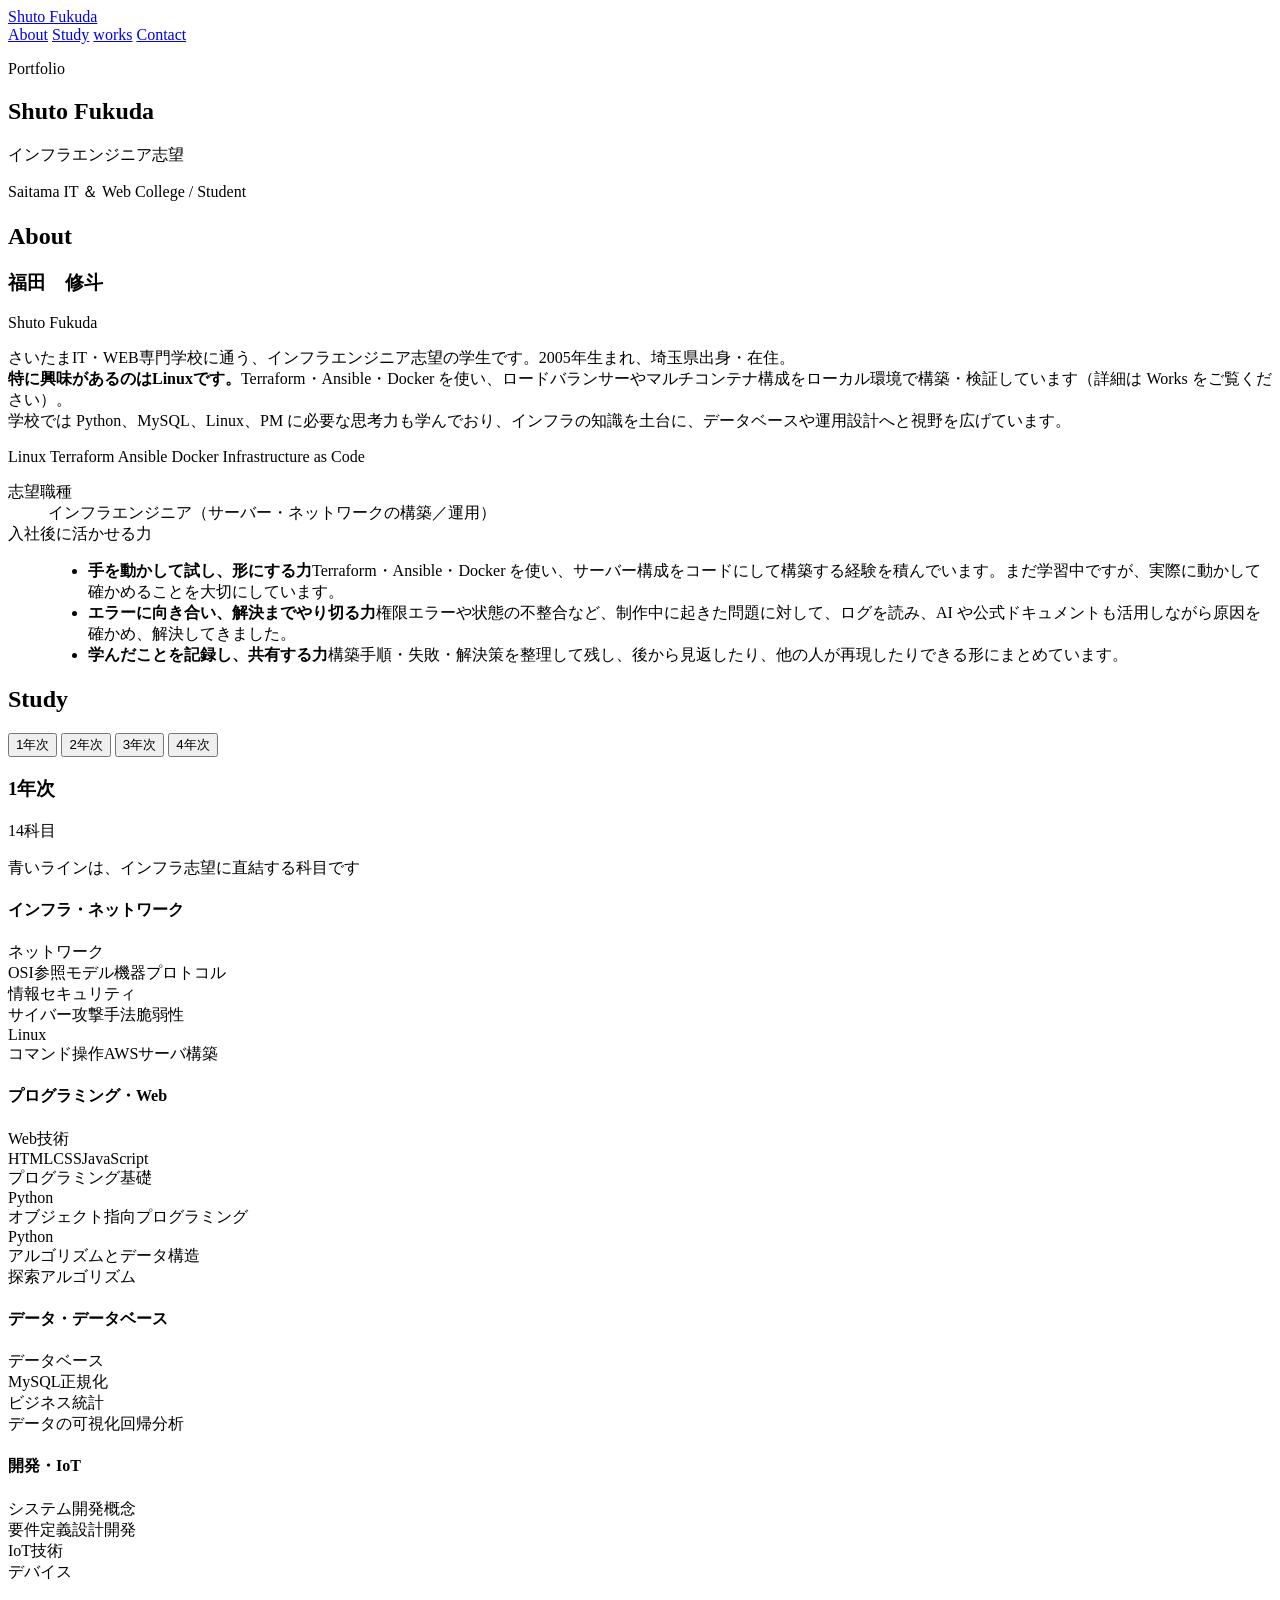
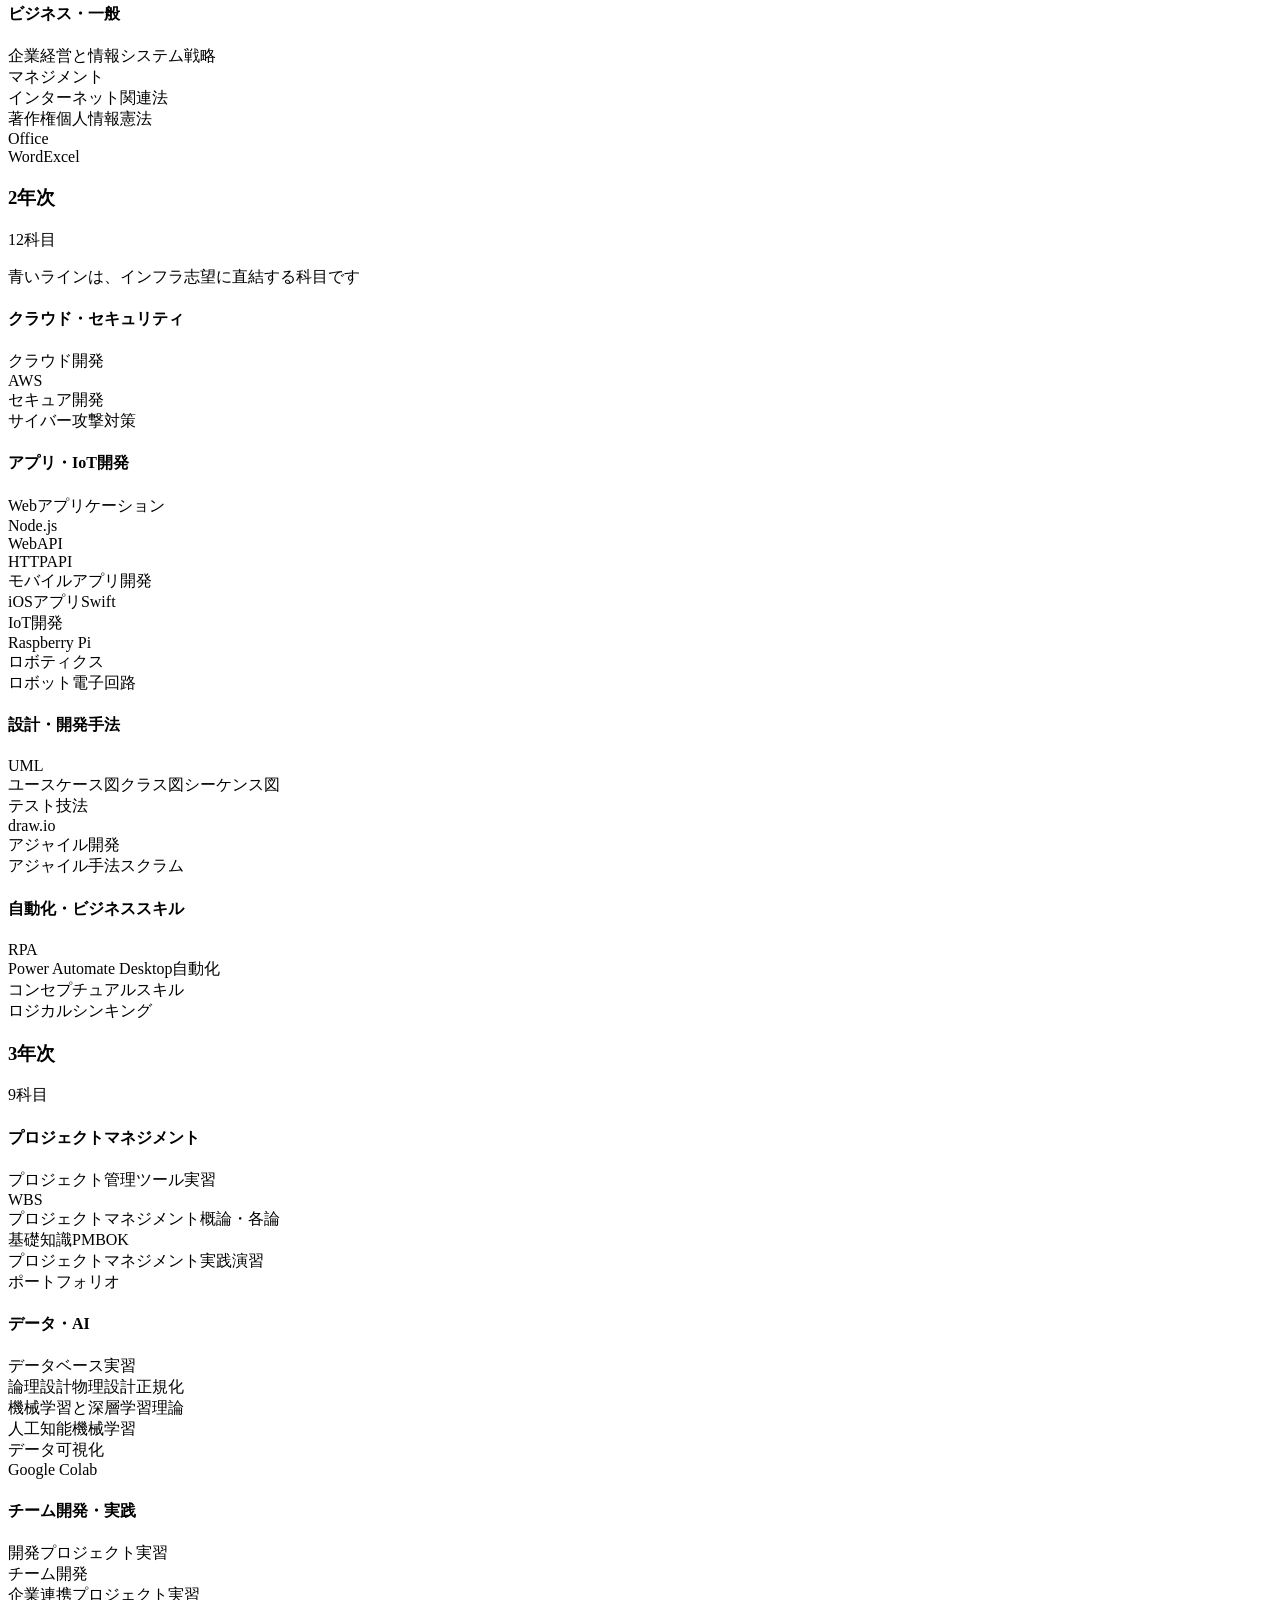
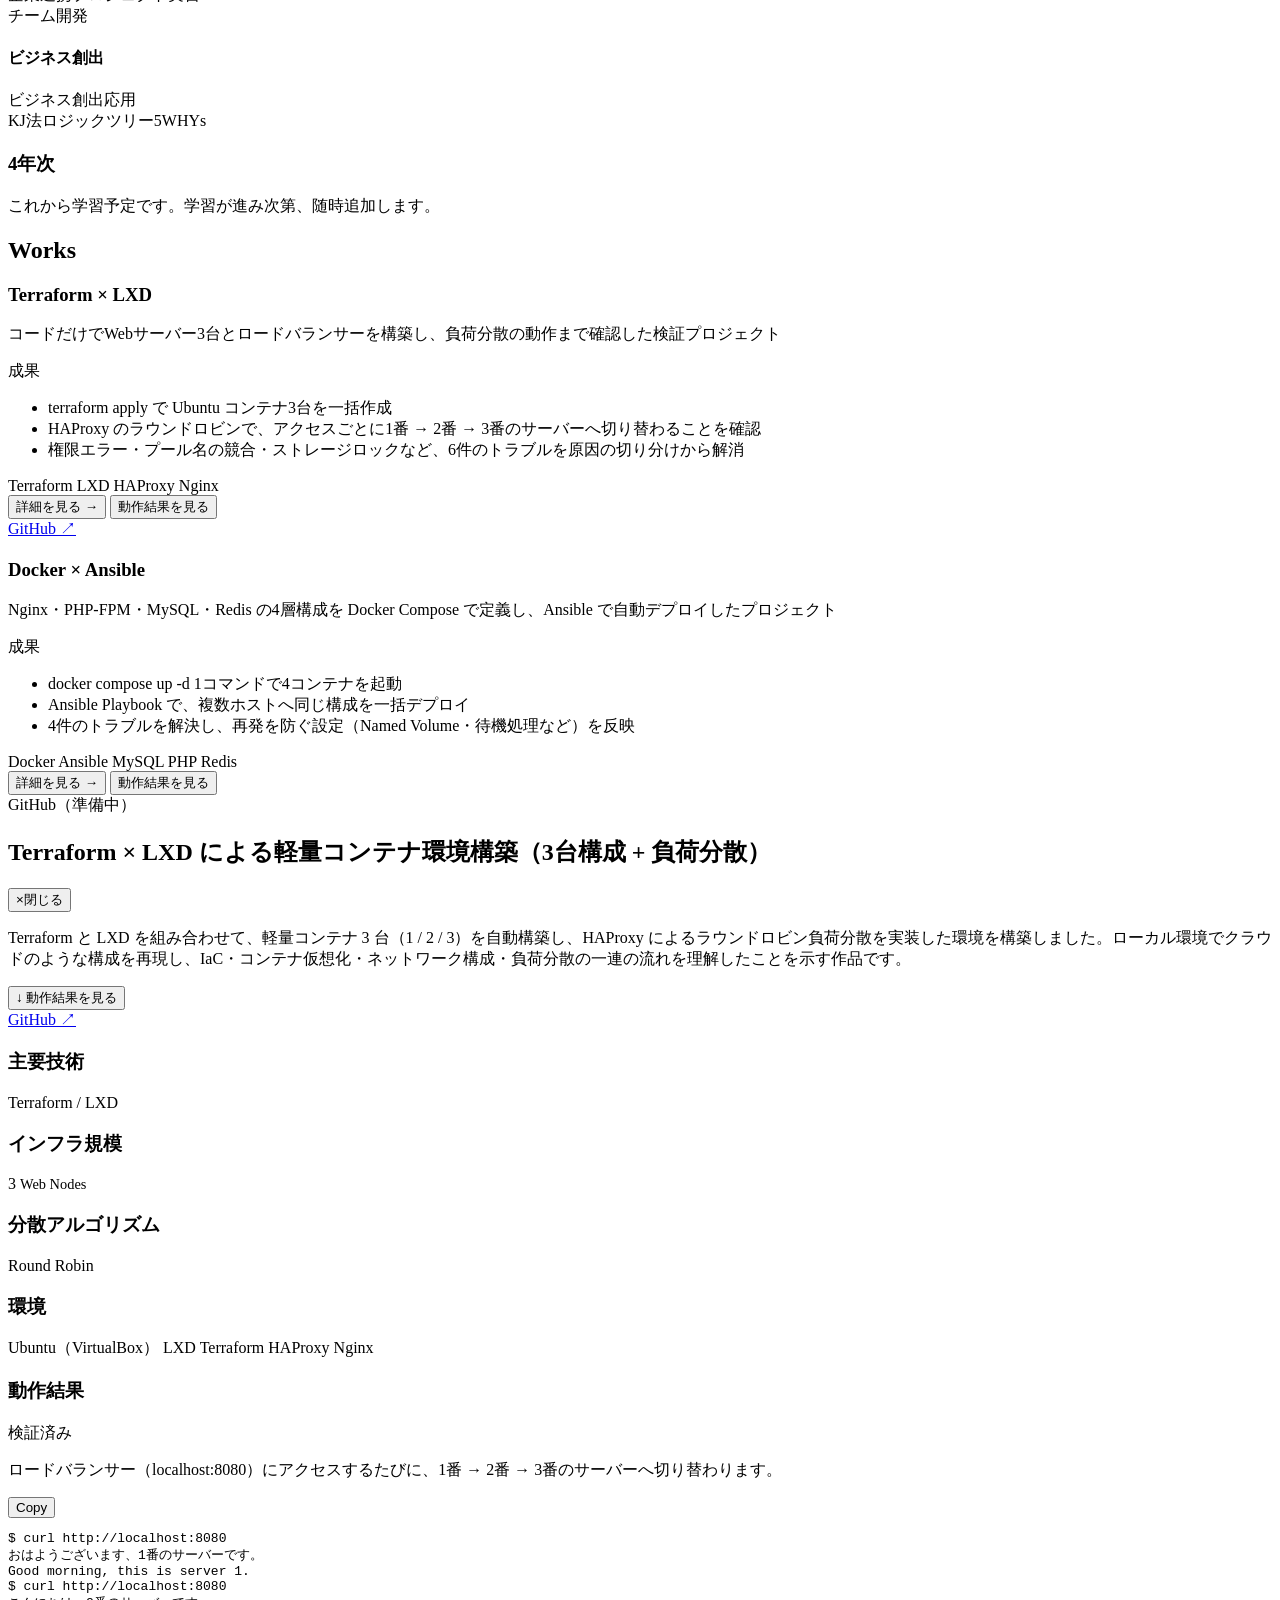
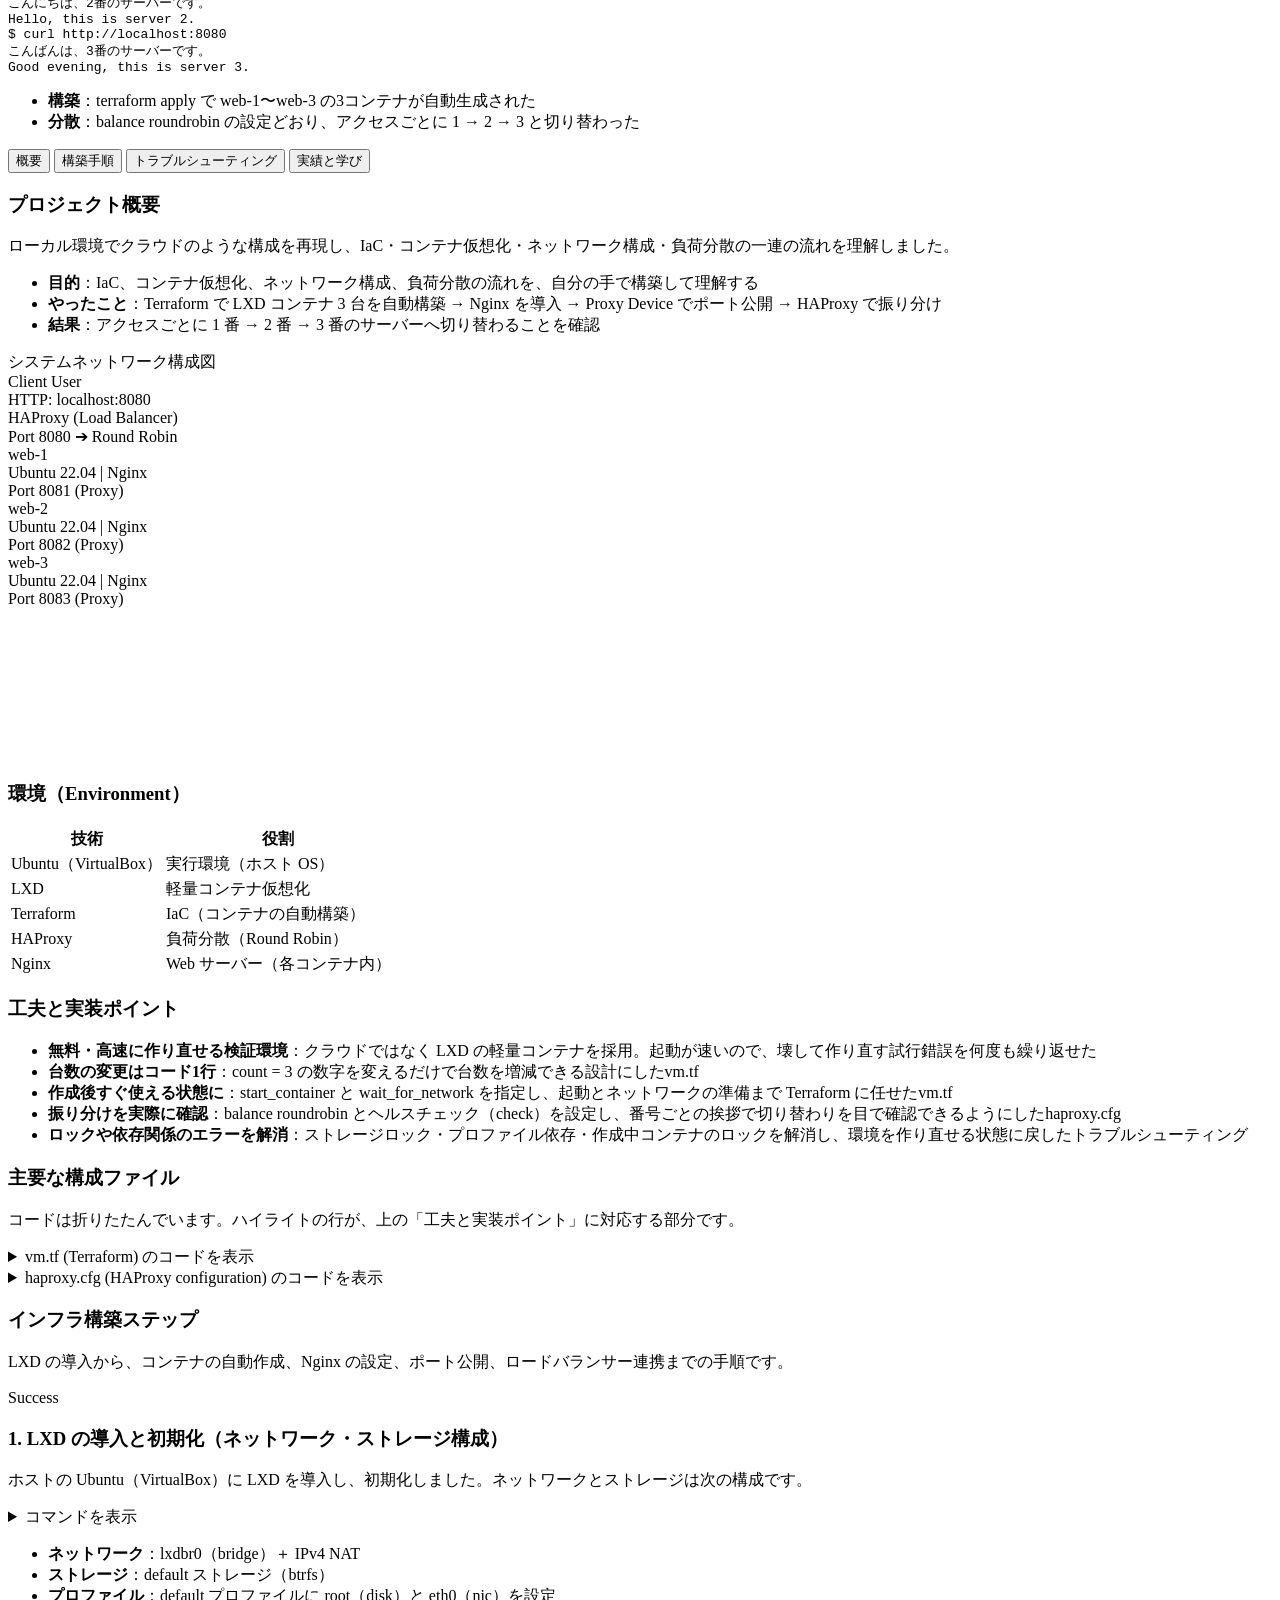
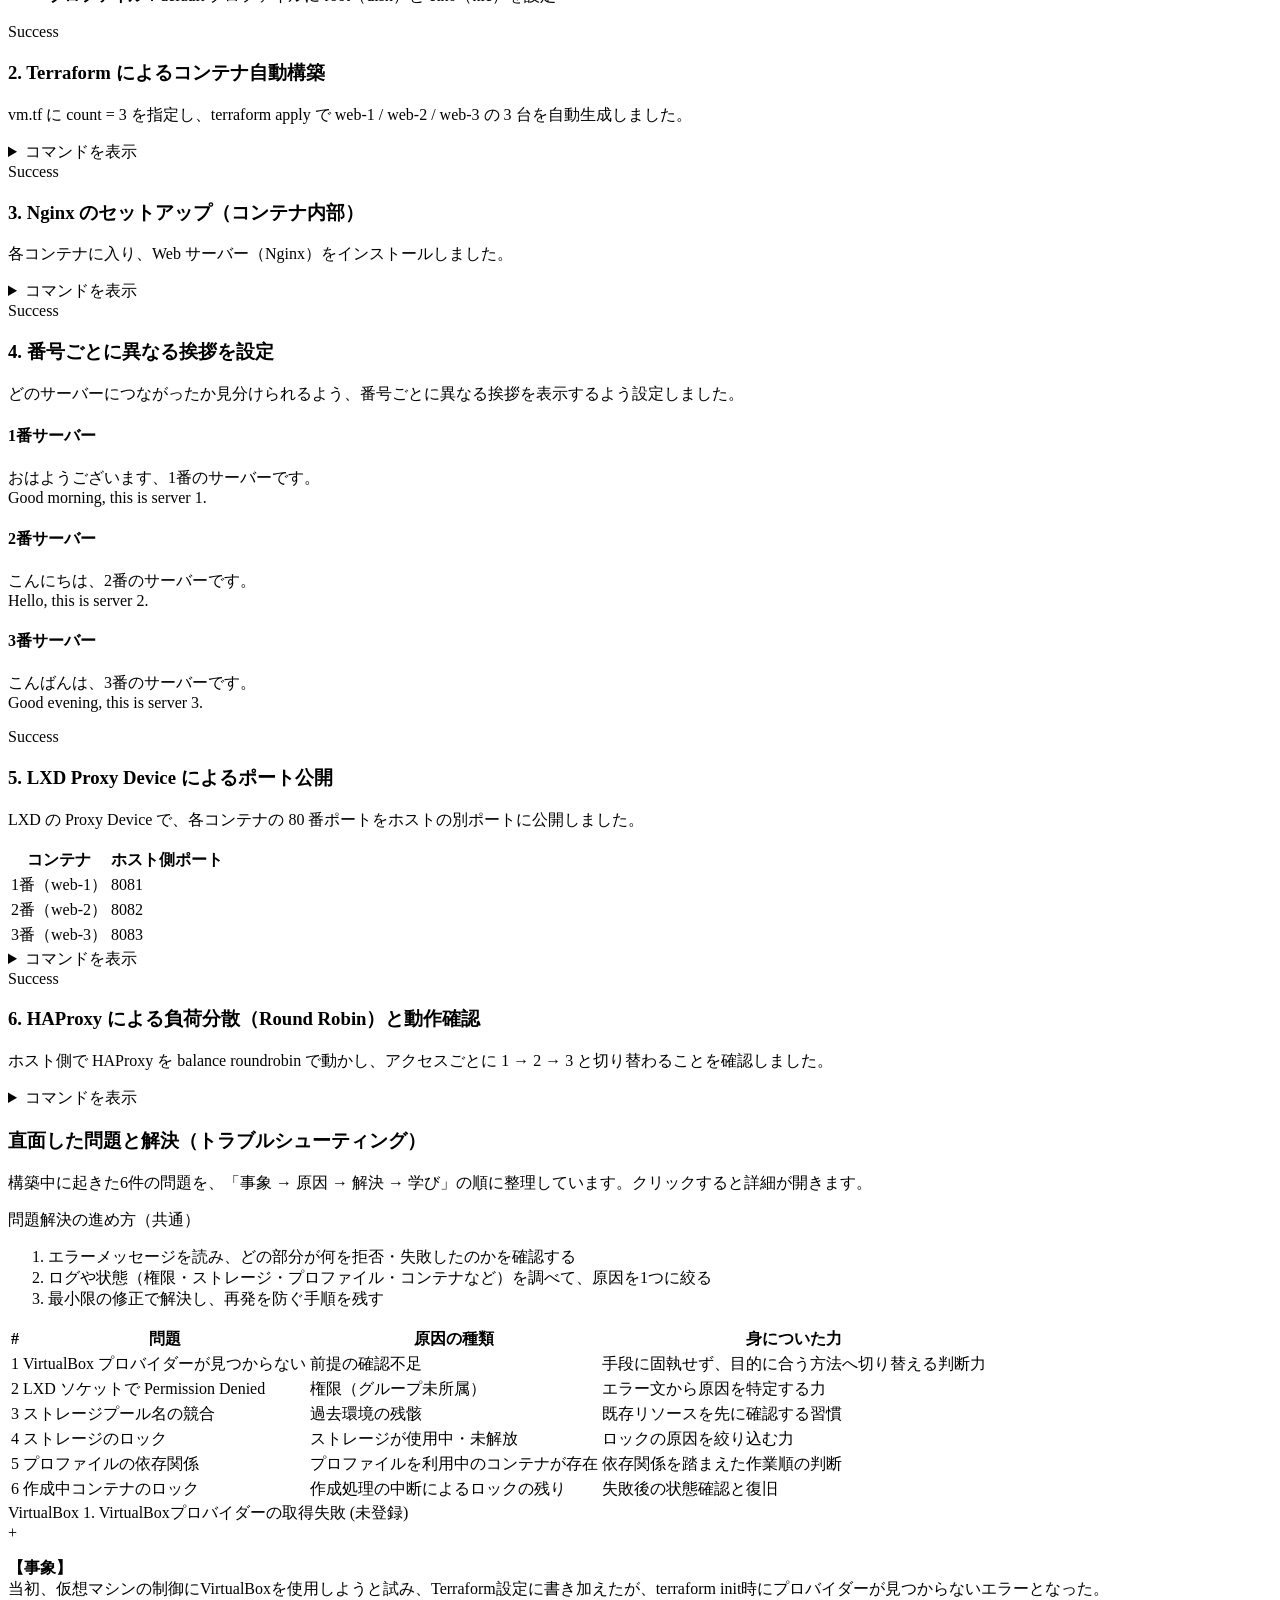
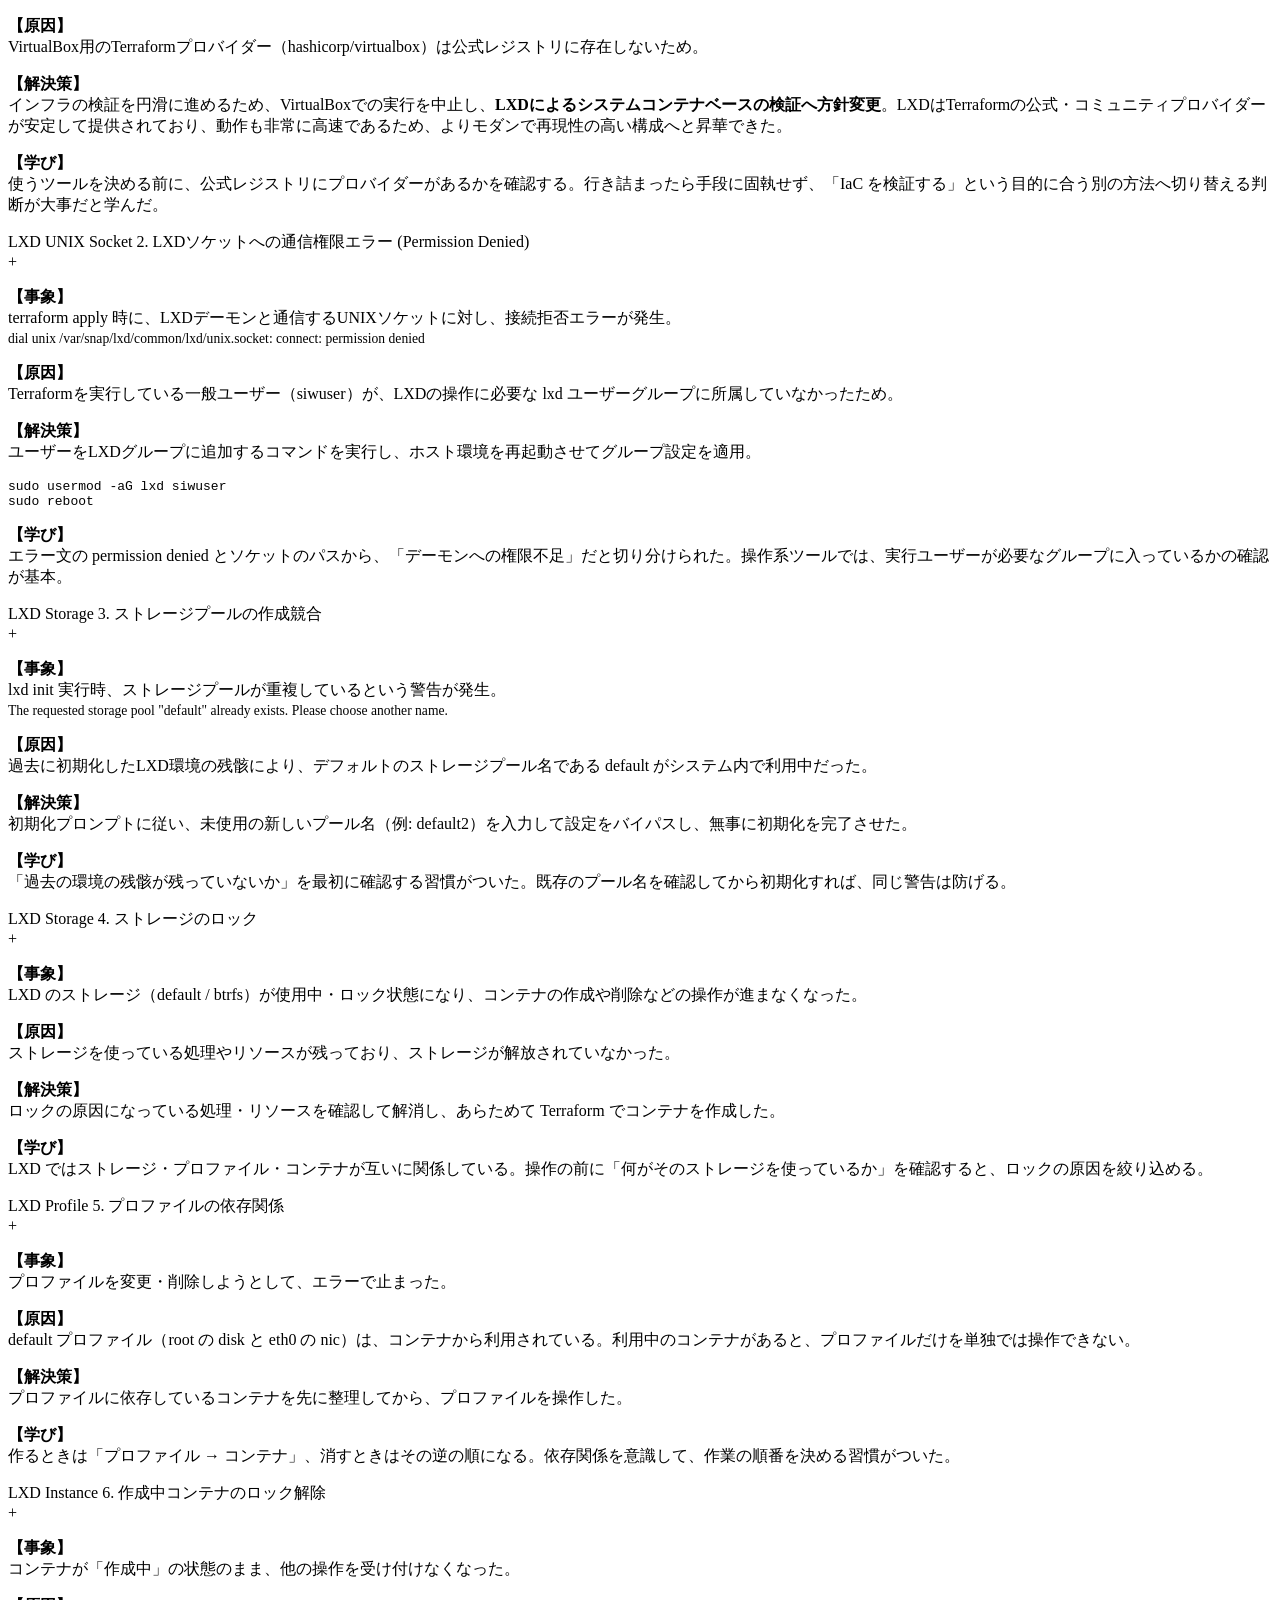
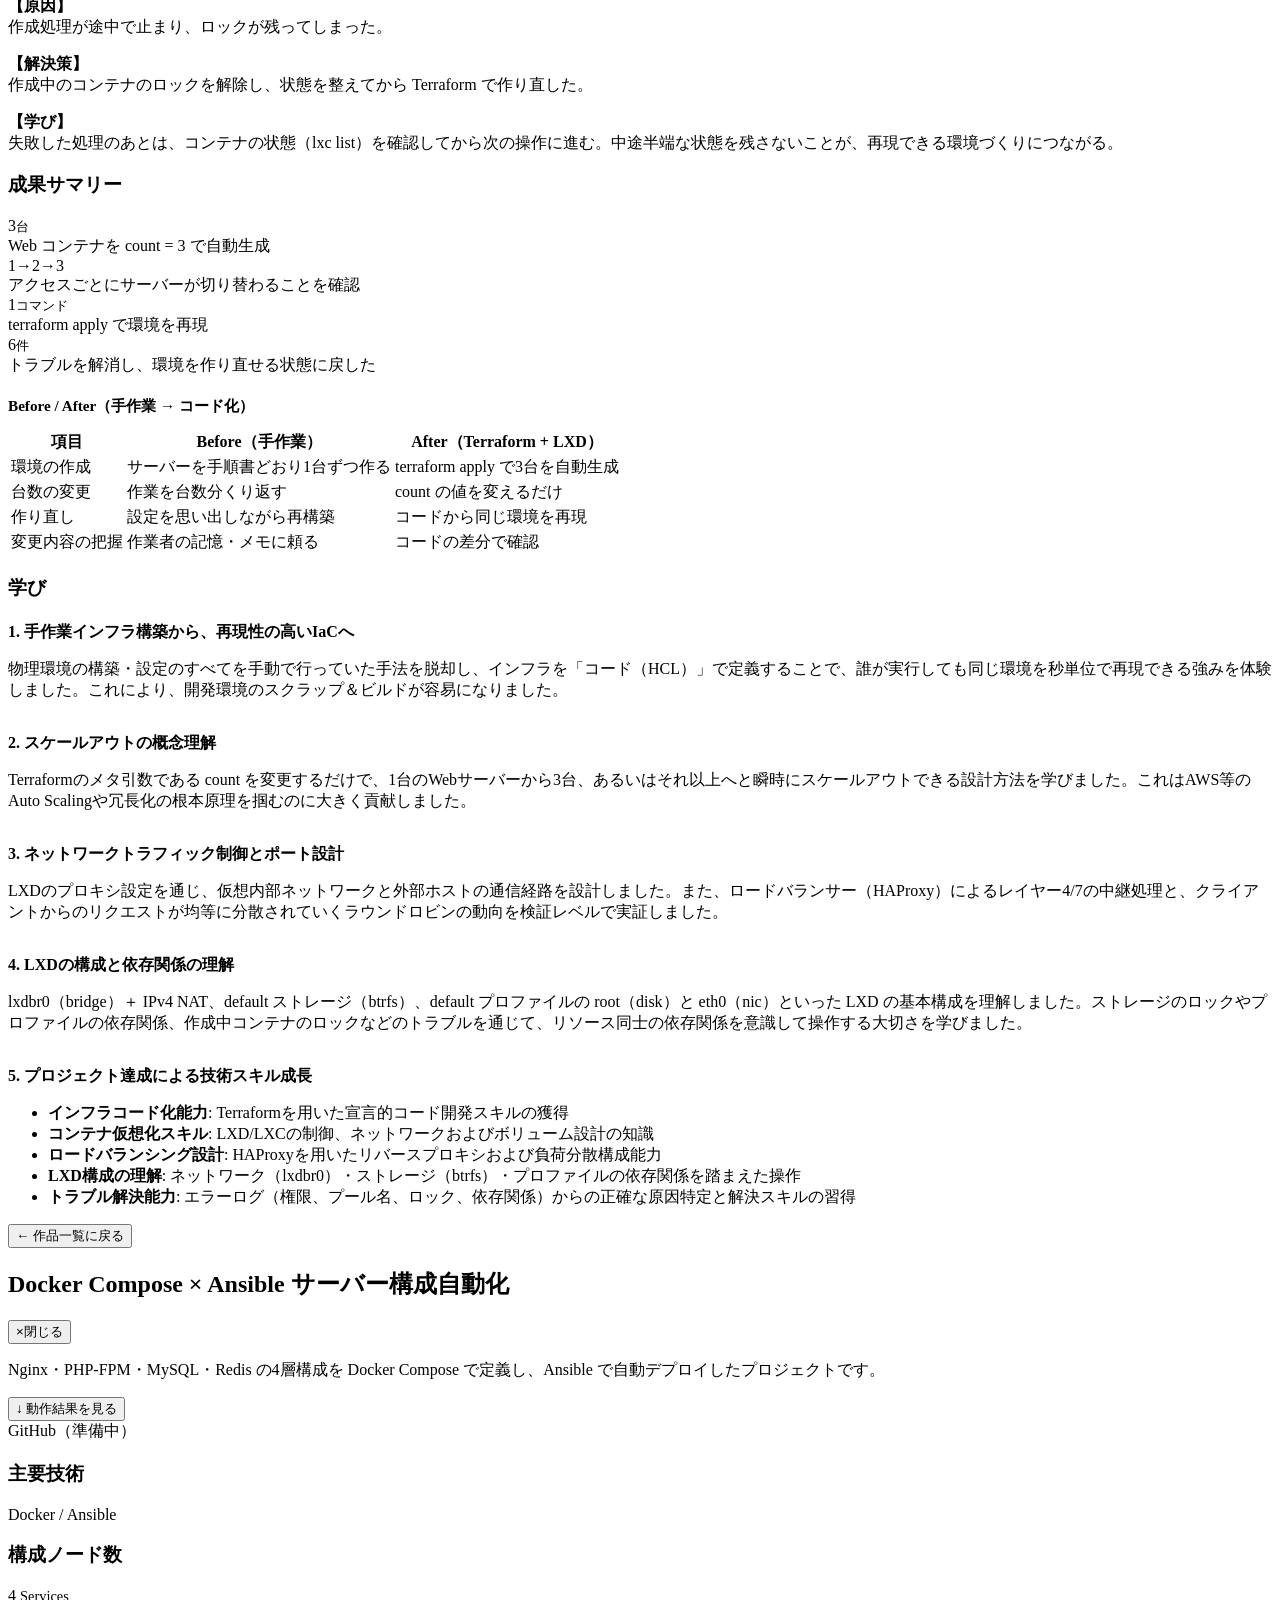
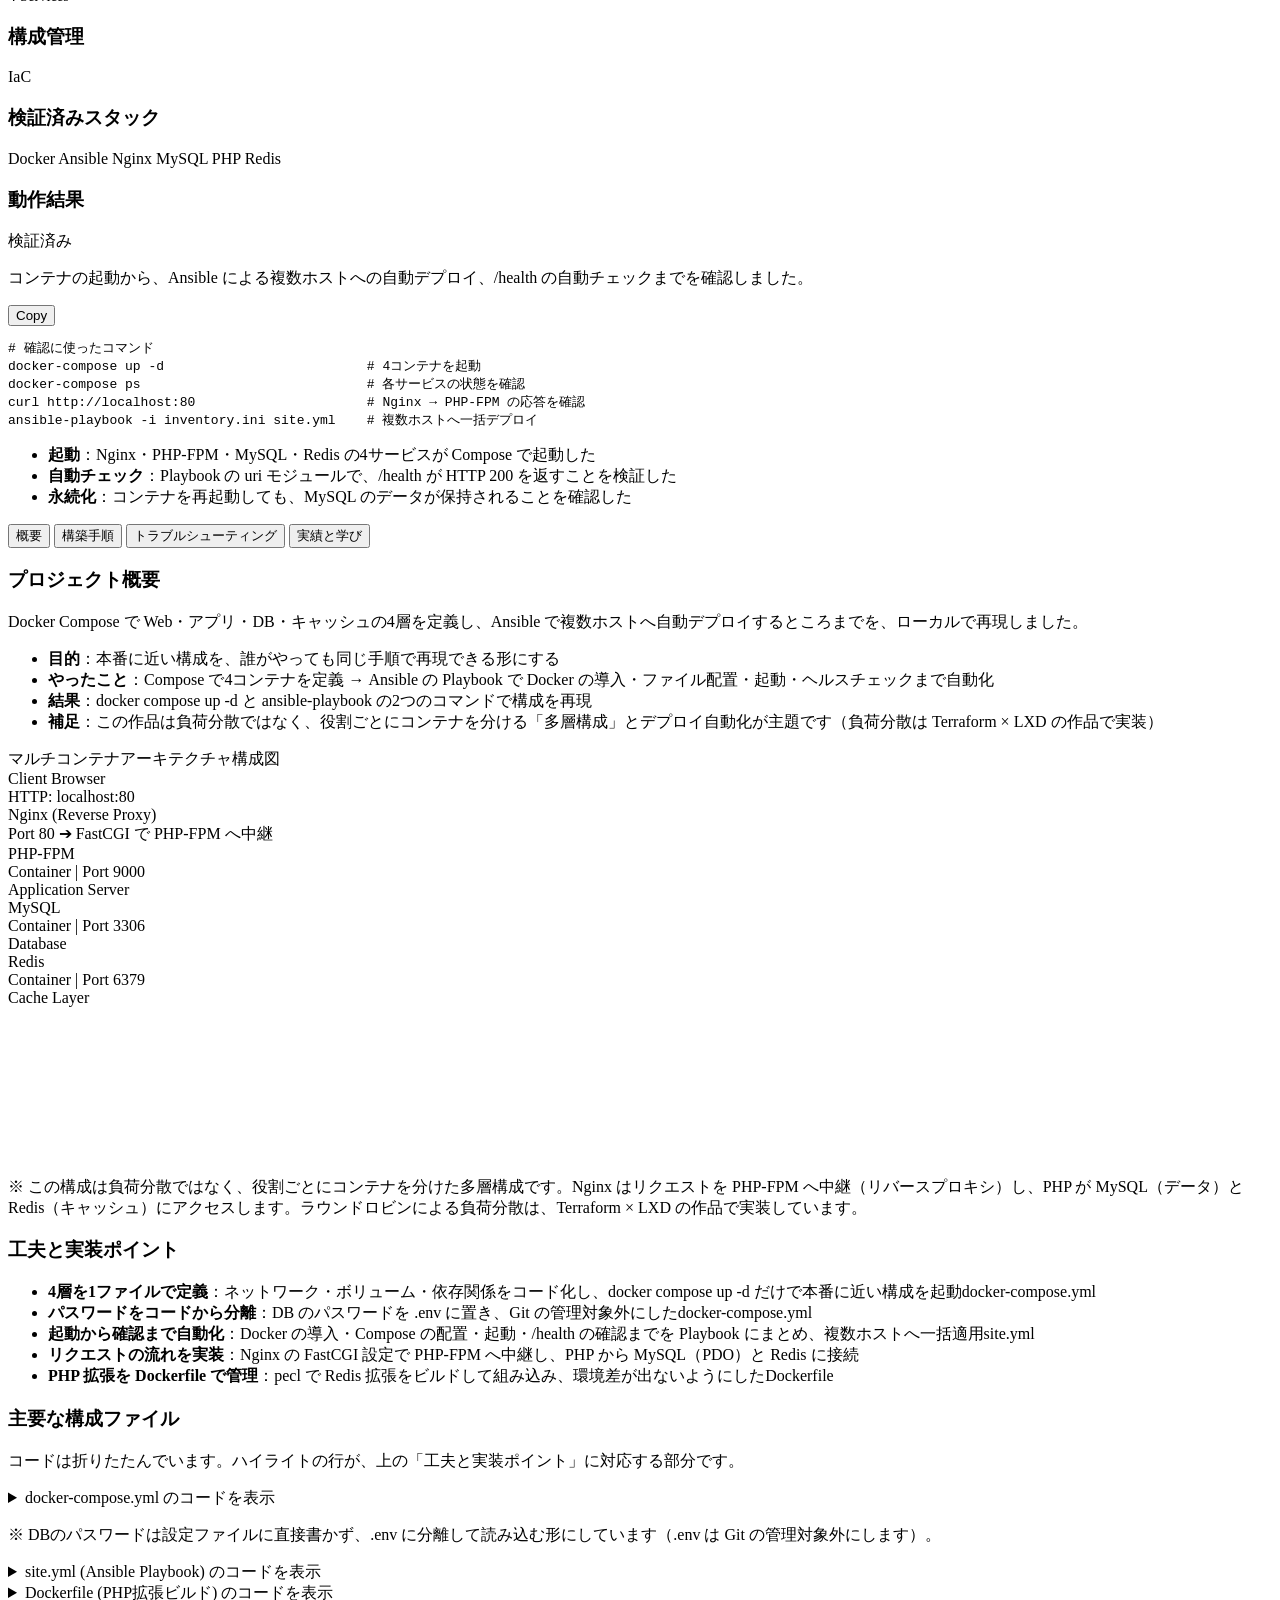
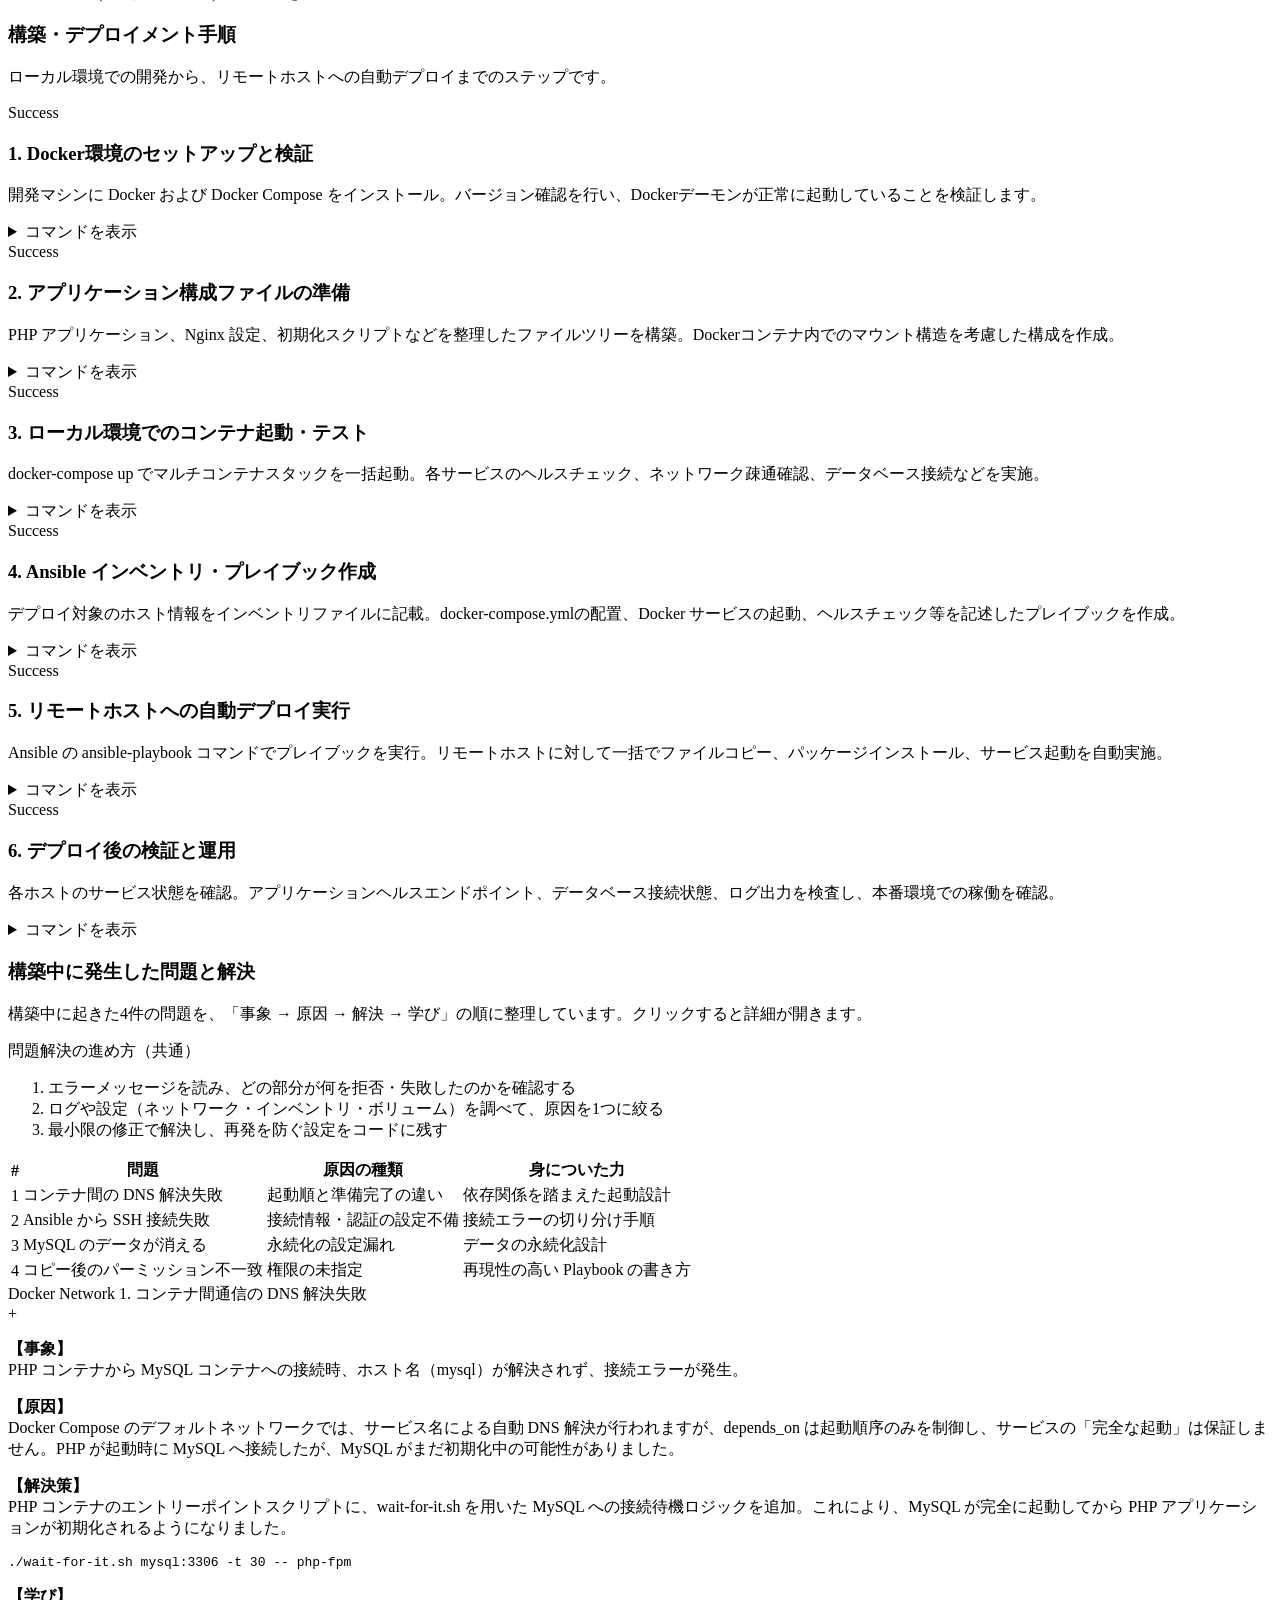
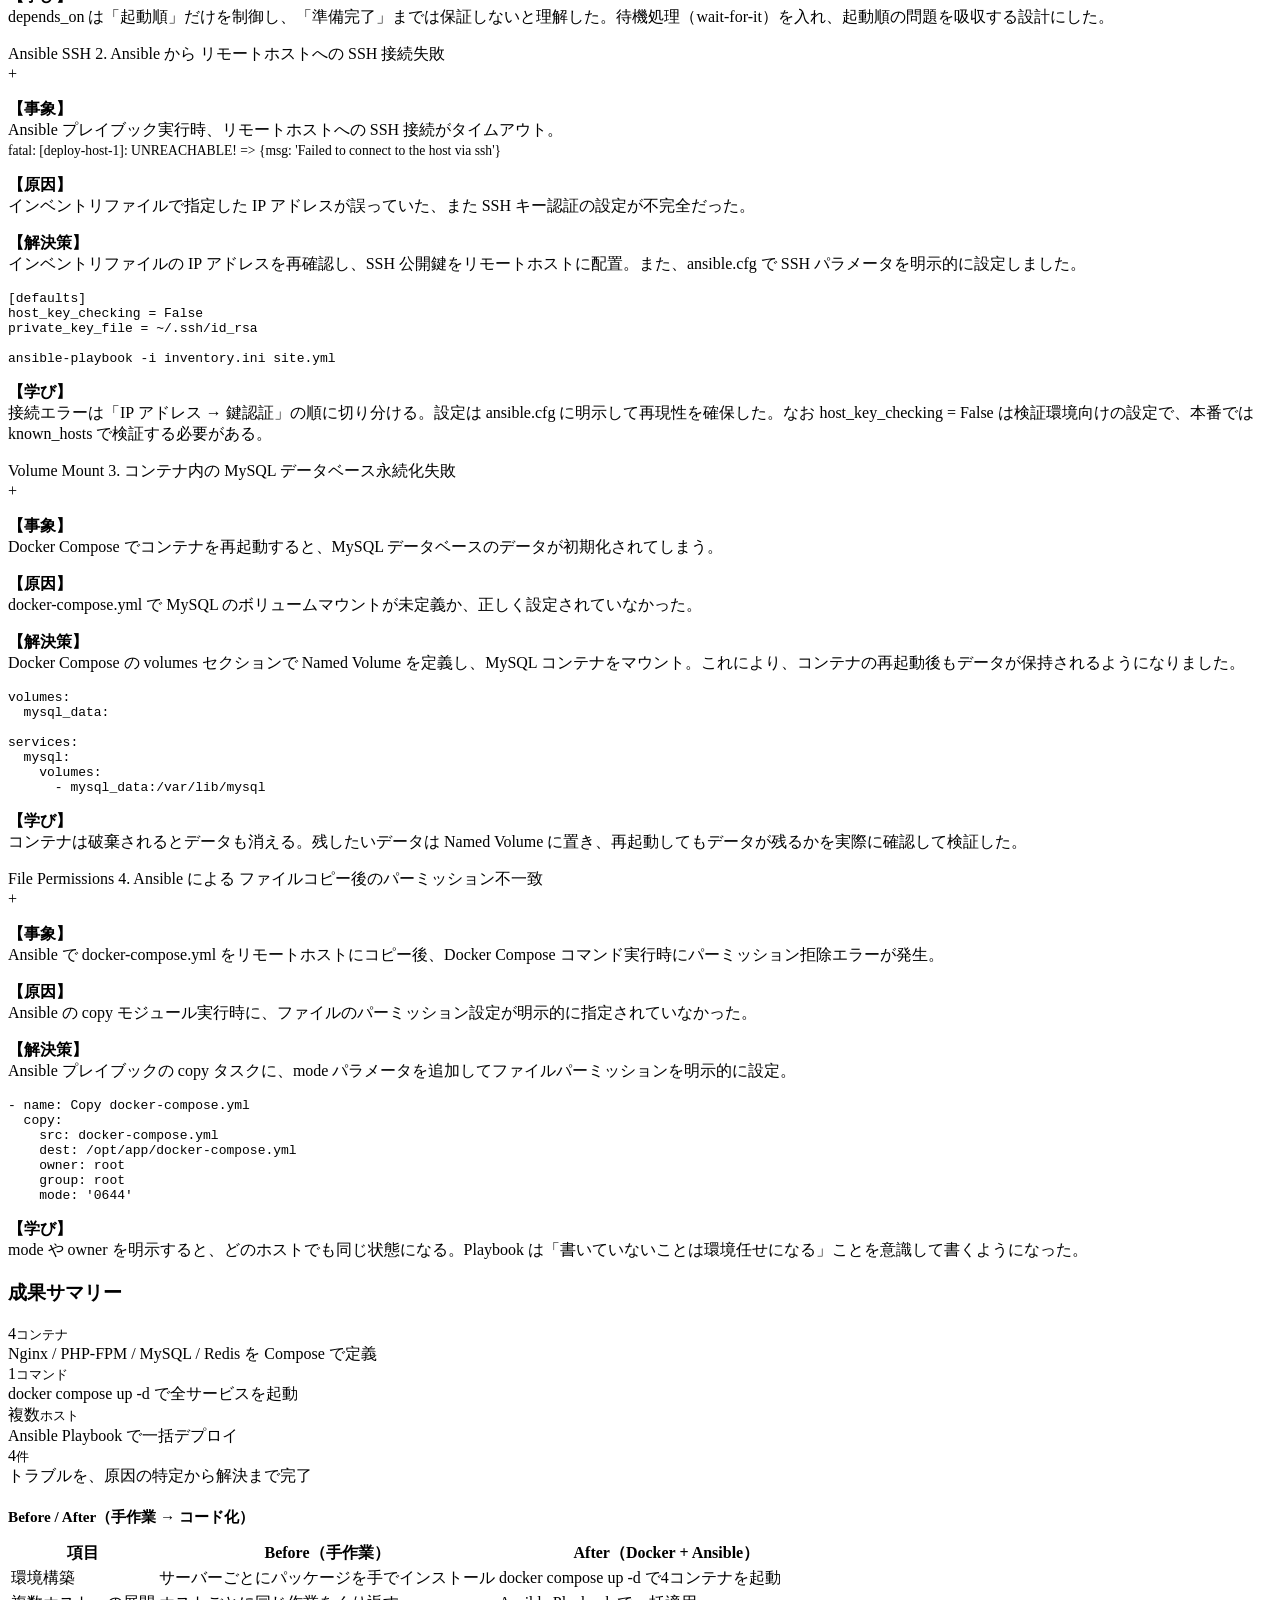
==== commit 5fab35a2: "Add OGP Removed internal styles from index.html and linked to an external stylesheet." ====
--- a/index.html
+++ b/index.html
@@ -1,1671 +1,39 @@
 <!DOCTYPE html>
 <html lang="ja">
 <head>
+  <!-- Google tag (gtag.js) -->
+  <script async src="https://www.googletagmanager.com/gtag/js?id=G-PM5WXGJXQZ"></script>
+  <script>
+    window.dataLayer = window.dataLayer || [];
+    function gtag(){dataLayer.push(arguments);}
+    gtag('js', new Date());
+
+    gtag('config', 'G-PM5WXGJXQZ');
+  </script>
   <meta charset="UTF-8">
   <meta name="viewport" content="width=device-width, initial-scale=1.0">
-  <title>Shuto Fukuda - Portfolio</title>
+  <title>Shuto Fukuda | インフラエンジニア志望 ポートフォリオ</title>
+  <meta name="description" content="Terraform、Ansible、Docker、Linuxを活用したインフラ構築の学習成果や制作物を掲載したポートフォリオサイトです。">
+  <link rel="canonical" href="https://shuuut0f5.github.io/portfolio24010028/">
+
+  <!-- OGP -->
+  <meta property="og:title" content="Shuto Fukuda | インフラエンジニア志望 ポートフォリオ">
+  <meta property="og:type" content="website">
+  <meta property="og:url" content="https://shuuut0f5.github.io/portfolio24010028/">
+  <meta property="og:image" content="https://shuuut0f5.github.io/portfolio24010028/ogp.png">
+  <meta property="og:image:width" content="1200">
+  <meta property="og:image:height" content="630">
+  <meta property="og:description" content="Terraform、Ansible、Docker、Linuxを活用したインフラ構築の学習成果や制作物を掲載したポートフォリオサイトです。">
+  <meta property="og:site_name" content="Shuto Fukuda Portfolio">
+  <meta property="og:locale" content="ja_JP">
+  <meta name="twitter:card" content="summary_large_image">
   
   <!-- Fonts -->
   <link rel="preconnect" href="https://fonts.googleapis.com">
   <link rel="preconnect" href="https://fonts.gstatic.com" crossorigin>
   <link href="https://fonts.googleapis.com/css2?family=Fira+Code:wght@400;500&family=Playfair+Display:ital,wght@0,600;0,700;1,600;1,700&family=Zen+Kaku+Gothic+New:wght@400;500;700&family=Lato:ital,wght@0,400;0,700;1,400;1,700&display=swap" rel="stylesheet">
   
-  <style>
-    /* Design Tokens - Styled to match tan620804.studio.site template */
-    :root {
-      --bg: #f2f1f0; /* Studio site background tone */
-      --card-bg: #ffffff;
-      --border-color: rgba(17, 17, 17, 0.08);
-      --text-main: #111111; /* Studio site primary dark text */
-      --text-muted: #6b7280;
-      --text-muted-dark: #4b5563; /* 追加: 未定義だった変数 */
-      --primary: #2563eb;
-      --accent: #10b981;
-      --danger: #ef4444;
-      
-      --font-sans: 'Lato', 'Zen Kaku Gothic New', system-ui, -apple-system, sans-serif;
-      --font-serif: 'Playfair Display', 'Georgia', serif;
-      --font-mono: 'Fira Code', monospace;
-      
-      --transition: all 0.25s cubic-bezier(0.4, 0, 0.2, 1);
-    }
-
-    /* Reset & Base */
-    * {
-      box-sizing: border-box;
-      margin: 0;
-      padding: 0;
-    }
-    html {
-      scroll-behavior: smooth;
-    }
-    section[id] {
-      scroll-margin-top: 4rem; /* 固定ヘッダーに隠れないように */
-    }
-    body {
-      background: var(--bg);
-      color: var(--text-main);
-      font-family: var(--font-sans);
-      line-height: 1.8;
-      min-height: 100vh;
-      overflow-x: hidden;
-      padding-bottom: 5rem;
-    }
-
-    /* Layout Container */
-    .container {
-      max-width: 1280px;
-      width: 100%;
-      margin: 0 auto;
-      padding: 0 4rem;
-      position: relative;
-    }
-
-    /* Sticky Header Navigation */
-    header {
-      position: fixed;
-      top: 0;
-      left: 0;
-      width: 100%;
-      background: rgba(242, 241, 240, 0.9);
-      backdrop-filter: blur(8px);
-      z-index: 100;
-      border-bottom: 1px solid var(--border-color);
-      transition: var(--transition);
-    }
-    .header-inner {
-      max-width: 1280px;
-      margin: 0 auto;
-      padding: 1.5rem 4rem;
-      display: flex;
-      justify-content: space-between;
-      align-items: center;
-    }
-    .logo {
-      font-family: var(--font-serif);
-      font-size: 1.5rem;
-      font-weight: 700;
-      text-decoration: none;
-      color: var(--text-main);
-      transition: var(--transition);
-    }
-    .logo:hover {
-      opacity: 0.7;
-      transform: translateX(4px);
-    }
-    nav {
-      display: flex;
-      gap: 2rem;
-    }
-    nav a {
-      font-family: var(--font-serif);
-      font-size: 0.95rem;
-      font-weight: 700;
-      text-decoration: none;
-      color: var(--text-main);
-      position: relative;
-      padding: 0.25rem 0;
-    }
-    nav a::after {
-      content: '';
-      position: absolute;
-      bottom: 0;
-      left: 0;
-      width: 0;
-      height: 2px;
-      background: var(--text-main);
-      transition: var(--transition);
-    }
-    nav a:hover::after {
-      width: 100%;
-    }
-
-    /* Hero Section */
-    .hero {
-      min-height: 100vh;
-      display: flex;
-      align-items: center;
-      padding-top: 5rem;
-    }
-    .hero-content {
-      width: 100%;
-    }
-    .hero-title-wrapper {
-      position: relative;
-      display: inline-block;
-      margin-bottom: 1.5rem;
-    }
-    .hero-title {
-      font-family: var(--font-serif);
-      font-size: 6.5rem;
-      font-weight: 700;
-      color: var(--text-main);
-      line-height: 1;
-    }
-    .hero-title-bg {
-      position: absolute;
-      bottom: 0;
-      left: 0;
-      width: 100%;
-      height: 1.5rem;
-      background: rgba(17, 17, 17, 0.05);
-      z-index: -1;
-    }
-    .hero-label {
-      font-family: var(--font-serif);
-      font-size: 1.1rem;
-      font-weight: 700;
-      letter-spacing: 0.15em;
-      text-transform: uppercase;
-      color: var(--text-muted);
-      margin-bottom: 1rem;
-    }
-    .hero-role {
-      font-size: 1.5rem;
-      font-weight: 700;
-      color: var(--text-main);
-      line-height: 1.5;
-      margin-bottom: 1rem;
-    }
-    .hero-subtitle {
-      font-size: 1rem;
-      color: var(--text-muted-dark);
-      font-weight: 700;
-    }
-    .about-strengths {
-      display: flex;
-      flex-wrap: wrap;
-      gap: 0.5rem;
-      margin-top: 1.5rem;
-    }
-    /* About: 志望職種・活かせる力 */
-    .about-points {
-      margin-top: 2rem;
-      border-top: 1px solid var(--border-color);
-      text-align: left;
-    }
-    .about-point {
-      display: flex;
-      gap: 2rem;
-      padding: 1.25rem 0;
-      border-bottom: 1px solid var(--border-color);
-    }
-    .about-point dt {
-      width: 7rem;
-      flex-shrink: 0;
-      font-size: 0.9rem;
-      font-weight: 700;
-      color: var(--text-main);
-    }
-    .about-point dd {
-      flex: 1;
-      min-width: 0;
-      font-size: 0.95rem;
-      color: var(--text-main);
-    }
-    .about-point ul {
-      list-style: none;
-    }
-    .about-point li {
-      margin-bottom: 0.5rem;
-    }
-    .about-point li:last-child {
-      margin-bottom: 0;
-    }
-    .about-point li strong {
-      display: block;
-    }
-
-    /* 長い文章・コードの横はみ出し防止 */
-    .modal-body, .detail-card, .accordion-content, .timeline-item {
-      overflow-wrap: anywhere;
-    }
-    .accordion-content p code,
-    .detail-card p code {
-      white-space: pre-wrap;
-      word-break: break-all;
-    }
-    .code-container pre {
-      padding-top: 2.5rem;
-      -webkit-overflow-scrolling: touch;
-    }
-    .accordion-content > pre {
-      margin: 0 0 1rem;
-      padding-top: 1.25rem;
-    }
-    .accordion-header .error-title {
-      flex-wrap: wrap;
-      min-width: 0;
-    }
-
-    /* Section Grid - Split Columns Like Studio Template */
-    .section-grid {
-      display: flex;
-      gap: 4rem;
-      padding: 8rem 0;
-      border-top: 1px solid var(--border-color);
-    }
-    .section-left {
-      width: 260px;
-      flex-shrink: 0;
-      position: sticky;
-      top: 6rem;
-      height: fit-content;
-    }
-    .section-title {
-      font-family: var(--font-serif);
-      font-size: 4rem;
-      font-weight: 700;
-      color: var(--text-main);
-      line-height: 1;
-    }
-    .section-right {
-      flex-grow: 1;
-      min-width: 0;
-    }
-
-    /* About Section Content */
-    .about-content {
-      display: flex;
-      gap: 3rem;
-      align-items: flex-start;
-    }
-    .profile-image {
-      width: 160px;
-      height: 160px;
-      border-radius: 50%;
-      background-image: url('https://images.unsplash.com/photo-1534528741775-53994a69daeb?crop=entropy&cs=tinysrgb&fit=max&fm=jpg&ixid=M3w2MzQ2fDB8MXxzZWFyY2h8MTMxfHxmYXNoaW9ufGVufDB8fHx8MTc2MTUyMzkzOHww&ixlib=rb-4.1.0&q=80&w=1080');
-      background-size: cover;
-      background-position: center;
-      flex-shrink: 0;
-      box-shadow: 0 4px 10px rgba(0,0,0,0.05);
-    }
-    .about-text {
-      flex-grow: 1;
-    }
-    .about-name-group {
-      margin-bottom: 1.5rem;
-    }
-    .about-name {
-      font-size: 1.5rem;
-      font-weight: 700;
-      color: var(--text-main);
-    }
-    .about-name-eng {
-      font-size: 0.9rem;
-      color: var(--text-muted);
-      font-weight: 700;
-      margin-top: 0.25rem;
-    }
-    .about-desc {
-      font-size: 0.95rem;
-      color: var(--text-main);
-      line-height: 1.8;
-    }
-
-    /* Works Section (Terraform x LXD Implementation) */
-    .works-header {
-      margin-bottom: 2.5rem;
-    }
-    .works-project-title {
-      font-size: 1.75rem;
-      color: var(--text-main);
-      margin-bottom: 0.5rem;
-    }
-    .works-project-desc {
-      color: var(--text-muted-dark);
-      font-size: 0.95rem;
-      margin-bottom: 2rem;
-    }
-
-    /* Stats Grid */
-    .stats-grid {
-      display: grid;
-      grid-template-columns: repeat(2, 1fr);
-      gap: 1.5rem;
-      margin-bottom: 2.5rem;
-    }
-    .stat-card {
-      background: var(--card-bg);
-      border: 1px solid var(--border-color);
-      border-radius: 6px;
-      padding: 1.5rem;
-      box-shadow: 0 1px 3px rgba(0,0,0,0.02);
-      transition: var(--transition);
-    }
-    .stat-card:hover {
-      border-color: var(--primary);
-    }
-    .stat-card h3 {
-      font-size: 0.85rem;
-      color: var(--text-muted-dark);
-      text-transform: uppercase;
-      letter-spacing: 0.05em;
-      margin-bottom: 0.5rem;
-    }
-    .stat-card .value {
-      font-size: 1.4rem;
-      font-weight: 700;
-      color: var(--text-main);
-    }
-    .stat-card .tech-list {
-      display: flex;
-      flex-wrap: wrap;
-      gap: 0.4rem;
-      margin-top: 0.5rem;
-    }
-    .tech-badge {
-      font-size: 0.75rem;
-      padding: 2px 8px;
-      background: #f1f5f9;
-      border: 1px solid #e2e8f0;
-      border-radius: 4px;
-      color: var(--text-muted-dark);
-    }
-
-    /* Tabs Component */
-    .tabs-wrapper {
-      background: var(--card-bg);
-      border: 1px solid var(--border-color);
-      border-radius: 6px;
-      padding: 0.3rem;
-      margin-bottom: 2rem;
-    }
-    .tab-buttons {
-      display: flex;
-      gap: 0.2rem;
-    }
-    .tab-btn {
-      flex: 1;
-      background: transparent;
-      border: none;
-      color: var(--text-muted-dark);
-      padding: 0.75rem 1.25rem;
-      font-family: var(--font-sans);
-      font-size: 0.9rem;
-      font-weight: 500;
-      cursor: pointer;
-      border-radius: 4px;
-      transition: var(--transition);
-    }
-    .tab-btn:hover {
-      color: #000;
-      background: #f8fafc;
-    }
-    .tab-btn.active {
-      color: #fff;
-      background: var(--primary);
-    }
-
-    .tab-content {
-      display: none;
-      animation: fadeIn 0.3s ease-out forwards;
-    }
-    .tab-content.active {
-      display: block;
-    }
-
-    @keyframes fadeIn {
-      from { opacity: 0; transform: translateY(5px); }
-      to { opacity: 1; transform: translateY(0); }
-    }
-
-    /* Detail Card */
-    .detail-card {
-      background: var(--card-bg);
-      border: 1px solid var(--border-color);
-      border-radius: 6px;
-      padding: 2.5rem;
-      margin-bottom: 2rem;
-      box-shadow: 0 1px 3px rgba(0,0,0,0.02);
-    }
-    .detail-card h3 {
-      font-size: 1.3rem;
-      margin-bottom: 1.25rem;
-      border-bottom: 2px solid var(--border-color);
-      padding-bottom: 0.5rem;
-    }
-    .detail-card p {
-      color: var(--text-muted-dark);
-      margin-bottom: 1.5rem;
-      font-size: 0.95rem;
-    }
-
-    /* Graphical Network Diagram */
-    .diagram-container {
-      background: #f8fafc;
-      border: 1px solid var(--border-color);
-      border-radius: 6px;
-      padding: 2rem;
-      margin: 2rem 0;
-      position: relative;
-    }
-    .diagram-title {
-      font-size: 0.8rem;
-      text-transform: uppercase;
-      letter-spacing: 0.05em;
-      color: var(--text-muted-dark);
-      margin-bottom: 1.5rem;
-      font-weight: 700;
-      text-align: center;
-    }
-    .network-vis {
-      display: flex;
-      flex-direction: column;
-      align-items: center;
-      gap: 2.5rem;
-    }
-    .node {
-      background: #ffffff;
-      border: 1px solid var(--border-color);
-      border-radius: 6px;
-      padding: 0.75rem 1.5rem;
-      text-align: center;
-      position: relative;
-      z-index: 2;
-      box-shadow: 0 2px 4px rgba(0,0,0,0.04);
-      transition: var(--transition);
-    }
-    .node:hover {
-      border-color: var(--primary);
-    }
-    .node-client {
-      border-color: #cbd5e1;
-    }
-    .node-lb {
-      border-color: #93c5fd;
-      background: #f0f7ff;
-    }
-    .node-web {
-      border-color: #a7f3d0;
-      background: #f0fdf4;
-    }
-    .node .title {
-      font-weight: 700;
-      font-size: 0.9rem;
-      color: var(--text-main);
-    }
-    .node .desc {
-      font-size: 0.75rem;
-      color: var(--text-muted-dark);
-      margin-top: 0.2rem;
-    }
-    .web-group {
-      display: flex;
-      gap: 1.5rem;
-      width: 100%;
-      justify-content: center;
-      flex-wrap: nowrap;
-    }
-    .connector-svg {
-      position: absolute;
-      top: 0;
-      left: 0;
-      width: 100%;
-      height: 100%;
-      pointer-events: none;
-      z-index: 1;
-    }
-    .connection-line {
-      stroke: #cbd5e1;
-      stroke-width: 1.5;
-      stroke-dasharray: 4 4;
-    }
-    .pulse-line {
-      stroke: var(--primary);
-      stroke-width: 2;
-      stroke-dasharray: 8 100;
-      stroke-dashoffset: 108;
-      animation: pulseFlow 2.5s linear infinite;
-    }
-    @keyframes pulseFlow {
-      to {
-        stroke-dashoffset: 0;
-      }
-    }
-
-    /* Timelines */
-    .timeline {
-      position: relative;
-      margin-left: 1rem;
-      border-left: 2px solid var(--border-color);
-      padding-left: 2rem;
-    }
-    .timeline-item {
-      position: relative;
-      margin-bottom: 3rem;
-    }
-    .timeline-item:last-child {
-      margin-bottom: 0;
-    }
-    .timeline-marker {
-      position: absolute;
-      left: calc(-2rem - 5px);
-      top: 0.25rem;
-      width: 8px;
-      height: 8px;
-      border-radius: 50%;
-      background: #cbd5e1;
-      border: 2px solid var(--bg);
-    }
-    .timeline-item.success .timeline-marker {
-      background: var(--primary);
-    }
-    .timeline-badge {
-      display: inline-block;
-      padding: 2px 6px;
-      font-size: 0.7rem;
-      font-weight: 700;
-      border-radius: 4px;
-      margin-bottom: 0.75rem;
-      text-transform: uppercase;
-    }
-    .timeline-badge.ok {
-      background: #eff6ff;
-      color: var(--primary);
-      border: 1px solid #bfdbfe;
-    }
-    .timeline-item h3 {
-      font-size: 1.1rem;
-      margin-bottom: 0.5rem;
-    }
-    .timeline-item p {
-      color: var(--text-muted-dark);
-      font-size: 0.9rem;
-      margin-bottom: 1rem;
-    }
-
-    /* Accordion (Troubleshooting) */
-    .accordion {
-      border: 1px solid var(--border-color);
-      border-radius: 6px;
-      margin-bottom: 1rem;
-      overflow: hidden;
-      background: #ffffff;
-      transition: var(--transition);
-    }
-    .accordion:hover {
-      border-color: #cbd5e1;
-    }
-    .accordion-header {
-      padding: 1rem 1.5rem;
-      background: #f8fafc;
-      cursor: pointer;
-      display: flex;
-      justify-content: space-between;
-      align-items: center;
-      user-select: none;
-    }
-    .accordion-header .error-title {
-      font-weight: 600;
-      display: flex;
-      align-items: center;
-      gap: 0.75rem;
-      font-size: 0.95rem;
-    }
-    .accordion-header .error-badge {
-      background: #fee2e2;
-      color: var(--danger);
-      border: 1px solid #fecaca;
-      font-size: 0.7rem;
-      padding: 2px 6px;
-      border-radius: 4px;
-      font-weight: 700;
-    }
-    .accordion-icon {
-      font-size: 1.2rem;
-      color: var(--text-muted-dark);
-      transition: var(--transition);
-    }
-    .accordion.open .accordion-icon {
-      transform: rotate(45deg);
-    }
-    .accordion-body {
-      max-height: 0;
-      overflow: hidden;
-      transition: max-height 0.25s ease-out;
-    }
-    .accordion-content {
-      padding: 1.5rem;
-      border-top: 1px solid var(--border-color);
-      font-size: 0.9rem;
-      background: #fff;
-    }
-    .accordion-content p {
-      margin-bottom: 1rem;
-    }
-
-    /* Code Blocks */
-    .code-container {
-      position: relative;
-      margin: 1rem 0;
-    }
-    pre {
-      background: #0f172a;
-      border: 1px solid #1e293b;
-      border-radius: 6px;
-      padding: 1.25rem;
-      overflow-x: auto;
-    }
-    code {
-      font-family: var(--font-mono);
-      font-size: 0.85rem;
-      color: #cbd5e1;
-      white-space: pre;
-    }
-    .copy-btn {
-      position: absolute;
-      top: 0.5rem;
-      right: 0.5rem;
-      background: rgba(255,255,255,0.1);
-      border: 1px solid rgba(255,255,255,0.15);
-      color: #94a3b8;
-      font-family: var(--font-sans);
-      font-size: 0.7rem;
-      font-weight: 600;
-      padding: 3px 6px;
-      border-radius: 4px;
-      cursor: pointer;
-      transition: var(--transition);
-    }
-    .copy-btn:hover {
-      background: rgba(255,255,255,0.2);
-      color: #fff;
-    }
-    .inline-code {
-      background: #f1f5f9;
-      border: 1px solid #e2e8f0;
-      padding: 2px 6px;
-      border-radius: 4px;
-      font-family: var(--font-mono);
-      font-size: 0.8rem;
-      color: #0f172a;
-    }
-
-    /* Check lists */
-    ul.check-list {
-      list-style: none;
-    }
-    ul.check-list li {
-      position: relative;
-      padding-left: 2rem;
-      margin-bottom: 0.75rem;
-      color: var(--text-muted-dark);
-      font-size: 0.95rem;
-    }
-    ul.check-list li::before {
-      content: '✓';
-      position: absolute;
-      left: 0.25rem;
-      color: var(--accent);
-      font-weight: 700;
-    }
-    ul.check-list li strong {
-      color: var(--text-main);
-    }
-
-    /* Project Cards Grid (clickable) */
-    .projects-grid {
-      display: grid;
-      grid-template-columns: repeat(auto-fit, minmax(320px, 1fr));
-      gap: 2rem;
-      margin-bottom: 3rem;
-    }
-    .project-card {
-      background: var(--card-bg);
-      border: 1px solid var(--border-color);
-      border-radius: 8px;
-      padding: 2rem;
-      cursor: pointer;
-      transition: var(--transition);
-      box-shadow: 0 2px 8px rgba(0,0,0,0.04);
-    }
-    .project-card:hover {
-      border-color: var(--primary);
-      box-shadow: 0 8px 16px rgba(0,0,0,0.12);
-      transform: translateY(-4px);
-    }
-    .project-card-title {
-      font-size: 1.4rem;
-      font-weight: 700;
-      color: var(--text-main);
-      margin-bottom: 0.75rem;
-    }
-    .project-card-desc {
-      color: var(--text-muted);
-      font-size: 0.95rem;
-      line-height: 1.6;
-      margin-bottom: 1.5rem;
-    }
-    .project-card-tech {
-      display: flex;
-      flex-wrap: wrap;
-      gap: 0.5rem;
-    }
-    .project-card-tech .tech-badge {
-      font-size: 0.75rem;
-      padding: 4px 10px;
-      background: #f1f5f9;
-      border: 1px solid #e2e8f0;
-      border-radius: 4px;
-      color: var(--text-muted-dark);
-    }
-
-    /* Modal Styles */
-    .modal {
-      display: none;
-      position: fixed;
-      z-index: 1000;
-      left: 0;
-      top: 0;
-      width: 100%;
-      height: 100%;
-      background-color: rgba(0, 0, 0, 0.5);
-      backdrop-filter: blur(4px);
-      animation: fadeInBg 0.3s ease-out forwards;
-    }
-    .modal.open {
-      display: flex;
-      align-items: center;
-      justify-content: center;
-    }
-    @keyframes fadeInBg {
-      from { opacity: 0; }
-      to { opacity: 1; }
-    }
-    .modal-content {
-      background-color: var(--bg);
-      border: 1px solid var(--border-color);
-      border-radius: 8px;
-      max-width: 90%;
-      width: 1000px;
-      max-height: 90vh;
-      overflow-y: auto;
-      position: relative;
-      animation: slideUp 0.3s ease-out forwards;
-      box-shadow: 0 20px 60px rgba(0,0,0,0.3);
-    }
-    @keyframes slideUp {
-      from {
-        opacity: 0;
-        transform: translateY(30px);
-      }
-      to {
-        opacity: 1;
-        transform: translateY(0);
-      }
-    }
-    .modal-header {
-      display: flex;
-      justify-content: space-between;
-      align-items: center;
-      padding: 2rem;
-      border-bottom: 1px solid var(--border-color);
-      background: var(--card-bg);
-      position: sticky;
-      top: 0;
-      z-index: 1001;
-    }
-    .modal-title {
-      font-size: 1.8rem;
-      font-weight: 700;
-      color: var(--text-main);
-      margin: 0;
-    }
-    .modal-close {
-      background: transparent;
-      border: 1px solid var(--text-main);
-      border-radius: 99px;
-      font-family: var(--font-sans);
-      font-size: 0.85rem;
-      font-weight: 700;
-      cursor: pointer;
-      color: var(--text-main);
-      transition: var(--transition);
-      padding: 0.5rem 1.1rem;
-      min-height: 44px;
-      flex-shrink: 0;
-      display: flex;
-      align-items: center;
-      gap: 0.4rem;
-      white-space: nowrap;
-    }
-    .modal-close .x {
-      font-size: 1.3rem;
-      line-height: 1;
-    }
-    .modal-close:hover {
-      background: var(--text-main);
-      color: var(--bg);
-    }
-    .modal-title {
-      min-width: 0;
-      padding-right: 1rem;
-    }
-    /* 作品詳細の最下部「一覧に戻る」ボタン */
-    .modal-back {
-      display: flex;
-      margin: 1rem auto 0;
-      background: var(--text-main);
-      color: var(--bg);
-      border: 1px solid var(--text-main);
-      border-radius: 99px;
-      padding: 0.9rem 2.5rem;
-      min-height: 48px;
-      font-family: var(--font-sans);
-      font-size: 0.95rem;
-      font-weight: 700;
-      cursor: pointer;
-      transition: var(--transition);
-    }
-    .modal-back:hover {
-      background: transparent;
-      color: var(--text-main);
-    }
-    .modal-body {
-      padding: 2rem;
-    }
-
-    /* Study Section (学習内容) */
-    .study-card {
-      background: var(--card-bg);
-      border: 1px solid var(--border-color);
-      border-radius: 8px;
-      padding: 2rem;
-      box-shadow: 0 2px 8px rgba(0,0,0,0.04);
-    }
-    .study-card h3 {
-      font-family: var(--font-serif);
-      font-size: 1.5rem;
-      margin-bottom: 1.25rem;
-      padding-bottom: 0.5rem;
-      border-bottom: 2px solid var(--border-color);
-    }
-    .study-card.upcoming {
-      background: transparent;
-      border-style: dashed;
-      box-shadow: none;
-    }
-    .study-upcoming {
-      color: var(--text-muted-dark);
-      font-size: 0.95rem;
-    }
-    .study-summary {
-      display: flex;
-      align-items: baseline;
-      justify-content: space-between;
-      flex-wrap: wrap;
-      gap: 0.5rem 1rem;
-      margin-bottom: 0.75rem;
-      padding-bottom: 0.75rem;
-      border-bottom: 2px solid var(--border-color);
-    }
-    .study-summary h3 {
-      font-family: var(--font-serif);
-      font-size: 1.8rem;
-      line-height: 1.2;
-    }
-    .study-count {
-      font-size: 0.85rem;
-      font-weight: 700;
-      color: var(--text-muted-dark);
-    }
-    .study-legend {
-      display: flex;
-      align-items: center;
-      gap: 0.5rem;
-      margin-bottom: 1.75rem;
-      font-size: 0.8rem;
-      color: var(--text-muted-dark);
-    }
-    .study-legend::before {
-      content: '';
-      width: 4px;
-      height: 1.1em;
-      border-radius: 2px;
-      background: var(--primary);
-    }
-    .study-group {
-      margin-bottom: 2rem;
-    }
-    .study-group:last-child {
-      margin-bottom: 0;
-    }
-    .study-group-title {
-      display: flex;
-      align-items: center;
-      gap: 0.6rem;
-      margin-bottom: 0.9rem;
-      font-size: 0.85rem;
-      font-weight: 700;
-      letter-spacing: 0.06em;
-      color: var(--text-main);
-    }
-    .study-group-title::after {
-      content: '';
-      flex: 1;
-      height: 1px;
-      background: var(--border-color);
-    }
-    .study-items {
-      display: grid;
-      grid-template-columns: repeat(auto-fill, minmax(230px, 1fr));
-      gap: 0.75rem;
-    }
-    .study-item {
-      display: flex;
-      flex-direction: column;
-      gap: 0.6rem;
-      padding: 0.9rem 1rem;
-      background: var(--card-bg);
-      border: 1px solid var(--border-color);
-      border-radius: 6px;
-      box-shadow: 0 1px 3px rgba(0,0,0,0.02);
-    }
-    .study-item.infra {
-      border-left: 4px solid var(--primary);
-    }
-    .study-item .study-name {
-      font-size: 0.95rem;
-      font-weight: 700;
-      line-height: 1.5;
-      color: var(--text-main);
-    }
-    .study-tags {
-      display: flex;
-      flex-wrap: wrap;
-      gap: 0.3rem;
-    }
-
-    /* Terraform × LXD: サーバーの挨拶カード */
-    .server-messages {
-      display: grid;
-      grid-template-columns: repeat(3, 1fr);
-      gap: 0.75rem;
-      margin: 1rem 0;
-    }
-    .server-card {
-      background: #f0fdf4;
-      border: 1px solid #a7f3d0;
-      border-radius: 6px;
-      padding: 0.9rem 1rem;
-    }
-    .server-card h4 {
-      font-size: 0.85rem;
-      margin-bottom: 0.4rem;
-      color: var(--text-main);
-    }
-    .timeline-item .server-card p {
-      margin: 0;
-      font-size: 0.85rem;
-      line-height: 1.7;
-      color: var(--text-main);
-    }
-
-    /* ===== 作品カード: 成果・導線 ===== */
-    .project-card-outcomes {
-      margin: 0 0 1.5rem;
-      padding: 1rem 1.25rem;
-      background: #f8fafc;
-      border: 1px solid var(--border-color);
-      border-radius: 6px;
-    }
-    .outcomes-title {
-      font-size: 0.75rem;
-      font-weight: 700;
-      letter-spacing: 0.08em;
-      color: var(--primary);
-      margin-bottom: 0.5rem;
-    }
-    .project-card-outcomes ul {
-      list-style: none;
-    }
-    .project-card-outcomes li {
-      position: relative;
-      padding-left: 1.4rem;
-      margin-bottom: 0.4rem;
-      font-size: 0.9rem;
-      line-height: 1.6;
-      color: var(--text-main);
-    }
-    .project-card-outcomes li:last-child {
-      margin-bottom: 0;
-    }
-    .project-card-outcomes li::before {
-      content: '✓';
-      position: absolute;
-      left: 0.2rem;
-      color: var(--accent);
-      font-weight: 700;
-    }
-    .project-card-actions {
-      display: flex;
-      flex-wrap: wrap;
-      align-items: center;
-      gap: 0.5rem;
-      margin-top: 1.5rem;
-    }
-
-    /* ===== リンクボタン（GitHub・デモ・動作結果） ===== */
-    .link-bar {
-      display: flex;
-      flex-wrap: wrap;
-      align-items: center;
-      gap: 0.5rem;
-      margin-top: 1rem;
-    }
-    .link-buttons {
-      display: flex;
-      flex-wrap: wrap;
-      gap: 0.5rem;
-    }
-    .link-btn {
-      display: inline-flex;
-      align-items: center;
-      gap: 0.3rem;
-      padding: 0.5rem 1.1rem;
-      min-height: 40px;
-      border: 1px solid var(--text-main);
-      border-radius: 99px;
-      background: transparent;
-      color: var(--text-main);
-      font-family: var(--font-sans);
-      font-size: 0.85rem;
-      font-weight: 700;
-      text-decoration: none;
-      cursor: pointer;
-      transition: var(--transition);
-    }
-    .link-btn:hover {
-      background: var(--text-main);
-      color: var(--bg);
-    }
-    .link-btn.primary {
-      background: var(--text-main);
-      color: var(--bg);
-    }
-    .link-btn.primary:hover {
-      background: transparent;
-      color: var(--text-main);
-    }
-    .link-btn.disabled {
-      opacity: 0.45;
-      cursor: not-allowed;
-      border-style: dashed;
-    }
-    .link-btn.disabled:hover {
-      background: transparent;
-      color: var(--text-main);
-    }
-
-    /* ===== 動作結果ブロック ===== */
-    .result-block {
-      background: var(--card-bg);
-      border: 1px solid var(--border-color);
-      border-left: 4px solid var(--accent);
-      border-radius: 6px;
-      padding: 1.5rem 2rem;
-      margin-bottom: 2rem;
-      scroll-margin-top: 6rem;
-    }
-    .result-head {
-      display: flex;
-      align-items: center;
-      gap: 0.75rem;
-      margin-bottom: 0.75rem;
-    }
-    .result-head h3 {
-      font-size: 1.2rem;
-    }
-    .result-badge {
-      background: #ecfdf5;
-      color: #047857;
-      border: 1px solid #a7f3d0;
-      font-size: 0.7rem;
-      font-weight: 700;
-      padding: 2px 8px;
-      border-radius: 4px;
-    }
-    .result-lead {
-      color: var(--text-main);
-      font-size: 0.95rem;
-      margin-bottom: 1rem;
-    }
-    .result-block .code-container {
-      margin: 0 0 1rem;
-    }
-    .result-list li:last-child {
-      margin-bottom: 0;
-    }
-
-    /* ===== コードの折りたたみ ===== */
-    .code-details {
-      margin: 1rem 0;
-      border: 1px solid var(--border-color);
-      border-radius: 6px;
-      background: #fff;
-      overflow: hidden;
-    }
-    .code-details summary {
-      cursor: pointer;
-      padding: 0.75rem 1.25rem;
-      font-family: var(--font-mono);
-      font-size: 0.85rem;
-      font-weight: 500;
-      background: #f8fafc;
-      list-style: none;
-      display: flex;
-      align-items: center;
-      gap: 0.6rem;
-      user-select: none;
-    }
-    .code-details summary::-webkit-details-marker {
-      display: none;
-    }
-    .code-details summary::before {
-      content: '▶';
-      font-size: 0.65rem;
-      color: var(--text-muted-dark);
-      transition: var(--transition);
-    }
-    .code-details[open] summary::before {
-      transform: rotate(90deg);
-    }
-    .code-details[open] summary {
-      border-bottom: 1px solid var(--border-color);
-    }
-    .code-details .code-container {
-      margin: 0;
-    }
-    .code-details pre {
-      border: none;
-      border-radius: 0;
-    }
-    .hl {
-      background: rgba(37, 99, 235, 0.28);
-      border-radius: 2px;
-      box-decoration-break: clone;
-      -webkit-box-decoration-break: clone;
-      padding: 0 0.25rem;
-      margin: 0 -0.25rem;
-    }
-    .code-ref {
-      display: inline-block;
-      margin-left: 0.4rem;
-      padding: 1px 6px;
-      border-radius: 4px;
-      background: #0f172a;
-      color: #cbd5e1;
-      font-family: var(--font-mono);
-      font-size: 0.7rem;
-      vertical-align: middle;
-    }
-    .detail-card .lead {
-      color: var(--text-main);
-      font-weight: 700;
-    }
-
-    /* ===== 成果サマリー・表 ===== */
-    .metrics-grid {
-      display: grid;
-      grid-template-columns: repeat(4, 1fr);
-      gap: 1rem;
-      margin-bottom: 2rem;
-    }
-    .metric {
-      background: #f8fafc;
-      border: 1px solid var(--border-color);
-      border-radius: 6px;
-      padding: 1.25rem 1rem;
-      text-align: center;
-    }
-    .metric-num {
-      font-family: var(--font-serif);
-      font-size: 2.4rem;
-      font-weight: 700;
-      line-height: 1.1;
-      color: var(--primary);
-    }
-    .metric-num small {
-      font-family: var(--font-sans);
-      font-size: 0.85rem;
-      font-weight: 700;
-      margin-left: 0.2rem;
-      color: var(--text-main);
-    }
-    .metric-label {
-      margin-top: 0.5rem;
-      font-size: 0.85rem;
-      color: var(--text-muted-dark);
-      line-height: 1.5;
-    }
-    .table-scroll {
-      overflow-x: auto;
-    }
-    .trouble-table {
-      width: 100%;
-      border-collapse: collapse;
-      font-size: 0.9rem;
-      background: #fff;
-    }
-    .trouble-table th,
-    .trouble-table td {
-      border: 1px solid var(--border-color);
-      padding: 0.6rem 0.8rem;
-      text-align: left;
-      vertical-align: top;
-    }
-    .trouble-table th {
-      background: #f1f5f9;
-      font-size: 0.8rem;
-      white-space: nowrap;
-    }
-    .compare-table td:nth-child(3) {
-      background: #f0fdf4;
-      font-weight: 700;
-    }
-    .trouble-summary {
-      background: #f8fafc;
-      border: 1px solid var(--border-color);
-      border-radius: 6px;
-      padding: 1.5rem;
-      margin-bottom: 2rem;
-    }
-    .detail-card .trouble-summary-title {
-      font-weight: 700;
-      color: var(--text-main);
-      margin-bottom: 0.5rem;
-    }
-    .trouble-summary ol {
-      padding-left: 1.4rem;
-      margin-bottom: 1.25rem;
-      font-size: 0.95rem;
-      color: var(--text-muted-dark);
-    }
-    .trouble-summary ol li {
-      margin-bottom: 0.25rem;
-    }
-    .accordion-content .learn {
-      background: #eff6ff;
-      border: 1px solid #bfdbfe;
-      border-radius: 4px;
-      padding: 0.75rem 1rem;
-      margin-bottom: 0;
-    }
-    .diagram-container .diagram-note {
-      position: relative;
-      z-index: 2;
-      margin: 2rem 0 0;
-      font-size: 0.85rem;
-      line-height: 1.7;
-      color: var(--text-muted-dark);
-      text-align: left;
-    }
-
-    /* Contact Section Content */
-    .contact-desc {
-      font-size: 0.95rem;
-      color: var(--text-muted-dark);
-      margin-bottom: 1rem;
-    }
-    .contact-form {
-      display: flex;
-      flex-direction: column;
-      gap: 1.5rem;
-    }
-    .form-group {
-      display: flex;
-      flex-direction: column;
-      gap: 0.5rem;
-    }
-    .form-label-row {
-      display: flex;
-      align-items: center;
-      gap: 0.75rem;
-    }
-    .form-label {
-      font-size: 0.9rem;
-      font-weight: 700;
-      color: var(--text-main);
-    }
-    .form-badge {
-      background: var(--text-main);
-      color: var(--bg);
-      font-size: 0.7rem;
-      padding: 2px 6px;
-      border-radius: 2px;
-      font-weight: 700;
-    }
-    .form-input, .form-textarea {
-      width: 100%;
-      background: transparent;
-      border: 1px solid var(--text-main);
-      border-radius: 4px;
-      padding: 0.75rem 1rem;
-      font-family: var(--font-sans);
-      font-size: 0.95rem;
-      color: var(--text-main);
-      outline: none;
-      transition: var(--transition);
-    }
-    .form-input:focus, .form-textarea:focus {
-      border-color: var(--primary);
-      box-shadow: 0 0 0 2px rgba(37, 99, 235, 0.1);
-    }
-    .form-textarea {
-      height: 150px;
-      resize: vertical;
-    }
-    .form-submit {
-      align-self: flex-start;
-      background: var(--text-main);
-      color: var(--bg);
-      border: 1px solid var(--text-main);
-      border-radius: 99px;
-      padding: 1rem 3rem;
-      font-family: var(--font-sans);
-      font-size: 0.95rem;
-      font-weight: 700;
-      cursor: pointer;
-      transition: var(--transition);
-    }
-    .form-submit:hover {
-      background: transparent;
-      color: var(--text-main);
-    }
-
-    /* Contact form: 送信状態表示 */
-    .form-submit:disabled {
-      opacity: 0.5;
-      cursor: not-allowed;
-    }
-    .form-status {
-      min-height: 1.6em;
-      font-size: 0.95rem;
-    }
-    .form-status.is-success { color: #1e7a3c; }
-    .form-status.is-error   { color: var(--danger); }
-
-    /* Contact: Email 表示 */
-    .contact-email {
-      margin-bottom: 2.5rem;
-      display: flex;
-      align-items: baseline;
-      flex-wrap: wrap;
-      gap: 0.75rem;
-      font-size: 0.95rem;
-    }
-    .contact-email-label {
-      font-weight: 700;
-      color: var(--text-main);
-    }
-    .contact-email a {
-      color: var(--text-main);
-      text-decoration: none;
-      border-bottom: 1px solid var(--text-main);
-      word-break: break-all;
-      transition: var(--transition);
-    }
-    .contact-email a:hover {
-      color: var(--primary);
-      border-bottom-color: var(--primary);
-    }
-
-    /* Footer (中央揃え・余白統一) */
-    footer {
-      padding: 6rem 0;
-      border-top: 1px solid var(--border-color);
-      display: flex;
-      flex-direction: column;
-      align-items: center;
-      text-align: center;
-      gap: 1rem;
-    }
-    .footer-logo {
-      font-family: var(--font-serif);
-      font-size: 5.5rem;
-      font-weight: 700;
-      color: var(--text-main);
-      line-height: 1.1;
-      letter-spacing: -0.01em;
-    }
-    .footer-copy {
-      font-family: var(--font-serif);
-      font-size: 0.8rem;
-      color: var(--text-main);
-      font-weight: 400;
-    }
-
-    /* ========================================== */
-    /* RESPONSIVE LAYOUTS (Tablet & Mobile) */
-    /* ========================================== */
-
-    /* Tablet Screen View (Between 769px and 1024px) */
-    @media (max-width: 1024px) {
-      .container, .header-inner {
-        padding-left: 2.5rem;
-        padding-right: 2.5rem;
-      }
-      .hero-title {
-        font-size: 4.5rem;
-      }
-      .hero-role {
-        font-size: 1.3rem;
-      }
-      .section-grid {
-        flex-direction: column;
-        gap: 2rem;
-        padding: 5rem 0;
-      }
-      .section-left {
-        width: 100%;
-        position: static;
-      }
-      .section-title {
-        font-size: 3.5rem;
-        border-bottom: 2px solid var(--border-color);
-        padding-bottom: 0.5rem;
-      }
-      .stats-grid {
-        grid-template-columns: repeat(2, 1fr);
-      }
-      .metrics-grid {
-        grid-template-columns: repeat(2, 1fr);
-      }
-    }
-
-    /* Mobile Screen View (Under 768px) */
-    @media (max-width: 768px) {
-      .container, .header-inner {
-        padding-left: 1.5rem;
-        padding-right: 1.5rem;
-      }
-      .header-inner {
-        padding-top: 1rem;
-        padding-bottom: 1rem;
-      }
-      nav {
-        gap: 1.25rem;
-      }
-      .hero-title {
-        font-size: 2.6rem;
-      }
-      .hero-role {
-        font-size: 1.1rem;
-      }
-      .section-title {
-        font-size: 2.8rem;
-      }
-      .about-content {
-        flex-direction: column;
-        gap: 1.5rem;
-        align-items: center;
-        text-align: center;
-      }
-      .stats-grid {
-        grid-template-columns: 1fr;
-      }
-      .tabs-wrapper {
-        padding: 0.2rem;
-      }
-      .tab-buttons {
-        flex-direction: column;
-      }
-      .tab-btn {
-        width: 100%;
-        text-align: center;
-        padding: 0.6rem;
-      }
-      .detail-card {
-        padding: 1.5rem 1rem;
-      }
-      .diagram-container {
-        padding: 1rem 0.5rem;
-      }
-      .web-group {
-        flex-direction: column;
-        align-items: center;
-        gap: 1rem;
-      }
-      .connector-svg {
-        display: none;
-      }
-      .timeline {
-        margin-left: 0.2rem;
-        padding-left: 1.2rem;
-      }
-      .timeline-marker {
-        left: calc(-1.2rem - 5px);
-      }
-      .form-submit {
-        width: 100%;
-      }
-      .result-block {
-        padding: 1.25rem 1rem;
-      }
-      .metric-num {
-        font-size: 2rem;
-      }
-      .code-details summary {
-        padding: 0.75rem 1rem;
-        font-size: 0.8rem;
-      }
-      .trouble-summary {
-        padding: 1rem;
-      }
-      .link-btn {
-        font-size: 0.8rem;
-        padding: 0.5rem 0.9rem;
-      }
-      .tab-buttons.study-tabs {
-        flex-direction: row;
-        flex-wrap: wrap;
-      }
-      .tab-buttons.study-tabs .tab-btn {
-        flex: 1 1 40%;
-      }
-      .study-card {
-        padding: 1.5rem 1rem;
-      }
-      .server-messages {
-        grid-template-columns: 1fr;
-      }
-      footer {
-        padding: 4rem 0;
-        gap: 1rem;
-      }
-      .footer-logo {
-        font-size: 3.2rem; /* Prevent overflow on small mobile screens */
-      }
-      .footer-copy {
-        font-size: 0.75rem;
-      }
-      .modal-content {
-        max-width: 95%;
-        max-height: 85vh;
-        border-radius: 12px;
-      }
-      .modal-header {
-        padding: 1.5rem;
-      }
-      .modal-title {
-        font-size: 1.4rem;
-      }
-      .modal-body {
-        padding: 1.5rem;
-      }
-      .projects-grid {
-        grid-template-columns: 1fr;
-      }
-      .project-card {
-        padding: 1.5rem;
-      }
-      .project-card-title {
-        font-size: 1.2rem;
-      }
-      /* モバイル: 作品詳細を全幅表示・文字サイズ確保・コード折り返し */
-      .modal-content {
-        max-width: 100%;
-        width: 100%;
-        max-height: 94vh;
-        border-radius: 12px 12px 0 0;
-        align-self: flex-end;
-      }
-      .modal.open {
-        align-items: flex-end;
-      }
-      .modal-header {
-        padding: 1rem 1.25rem;
-        gap: 0.5rem;
-      }
-      .modal-title {
-        font-size: 1.1rem;
-        line-height: 1.4;
-      }
-      .modal-body {
-        padding: 1.25rem 1rem;
-      }
-      .works-project-desc,
-      .detail-card p,
-      ul.check-list li,
-      .timeline-item p,
-      .accordion-content,
-      .about-desc,
-      .about-point dd {
-        font-size: 1rem;
-      }
-      .node .desc {
-        font-size: 0.8rem;
-      }
-      pre {
-        padding: 2.5rem 0.9rem 0.9rem;
-      }
-      code {
-        font-size: 0.8rem;
-      }
-      .code-container pre code {
-        white-space: pre-wrap;
-        word-break: break-all;
-      }
-      .accordion-header {
-        padding: 0.9rem 1rem;
-      }
-      .accordion-content {
-        padding: 1rem;
-      }
-      .about-point {
-        flex-direction: column;
-        gap: 0.5rem;
-      }
-      .about-point dt {
-        width: auto;
-      }
-      .modal-back {
-        width: 100%;
-        justify-content: center;
-      }
-    }
-  </style>
+  <link rel="stylesheet" href="style.css">
 </head>
 <body>
 
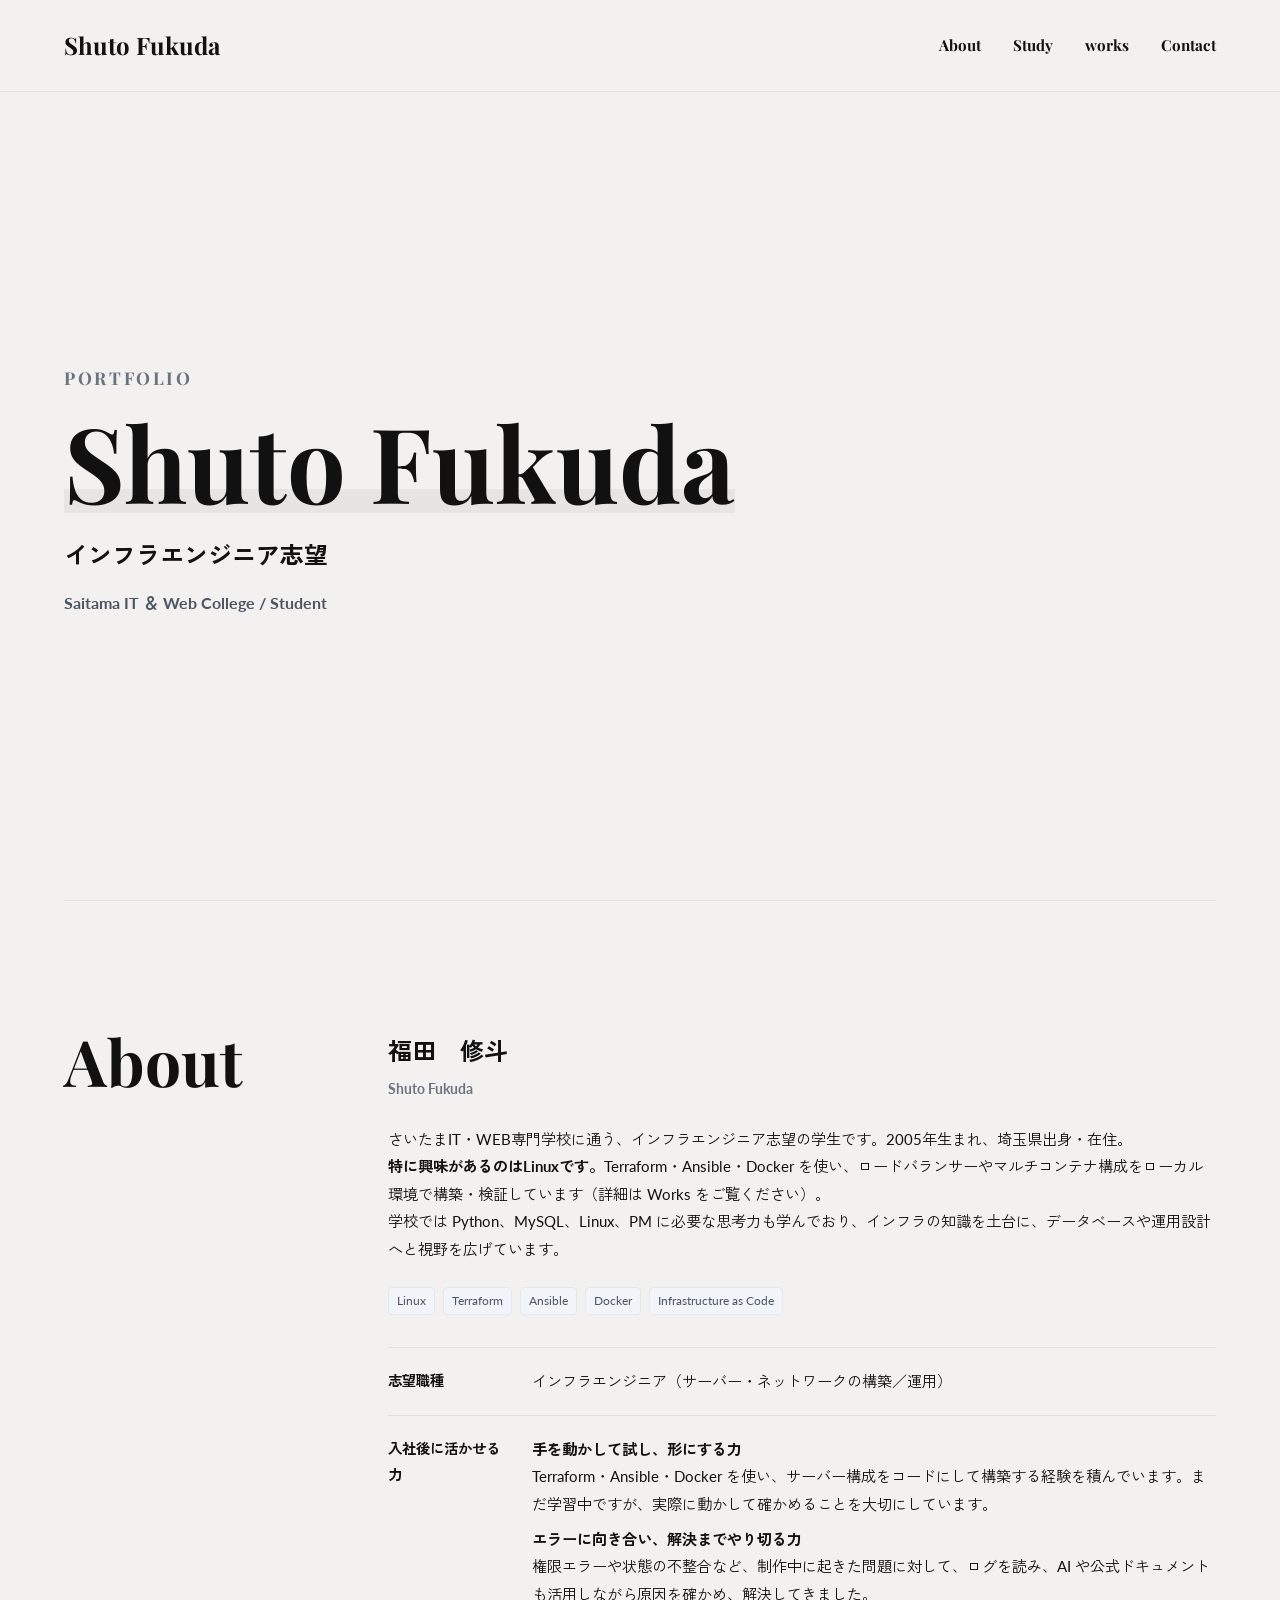
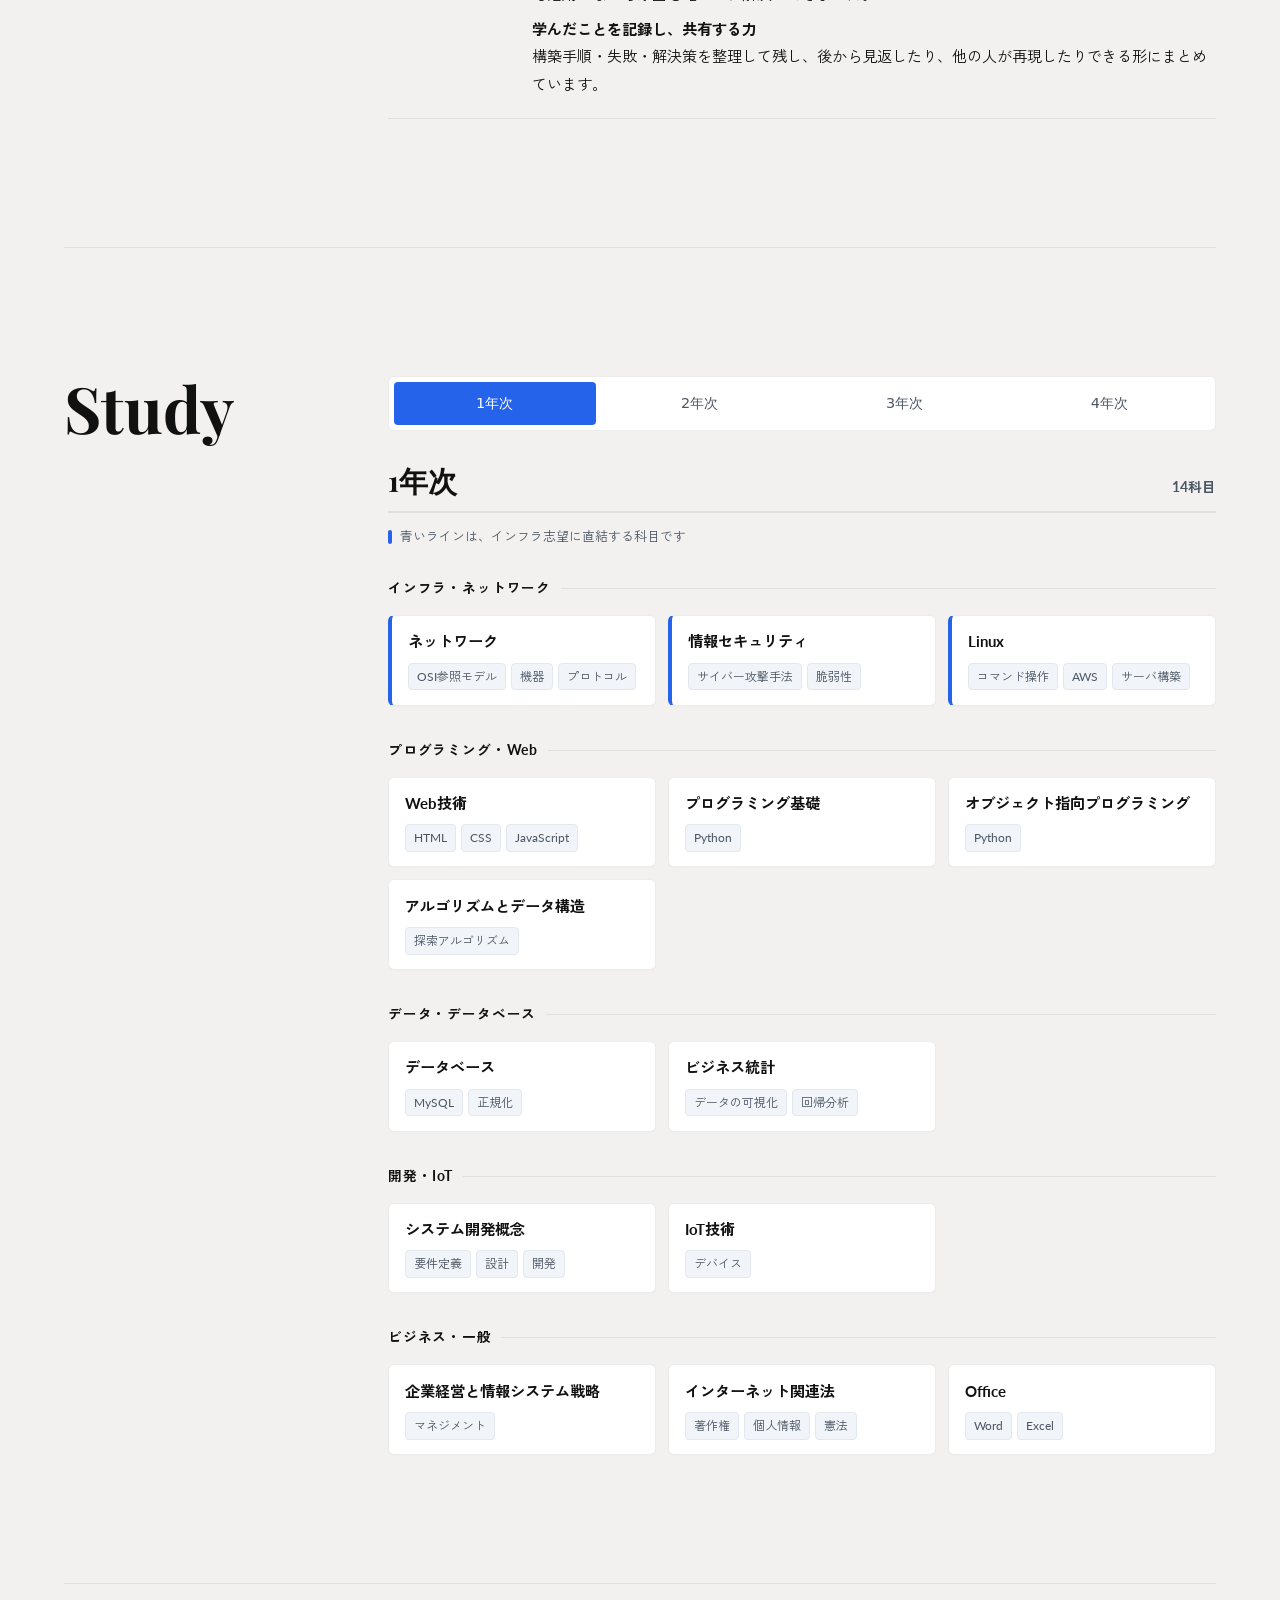
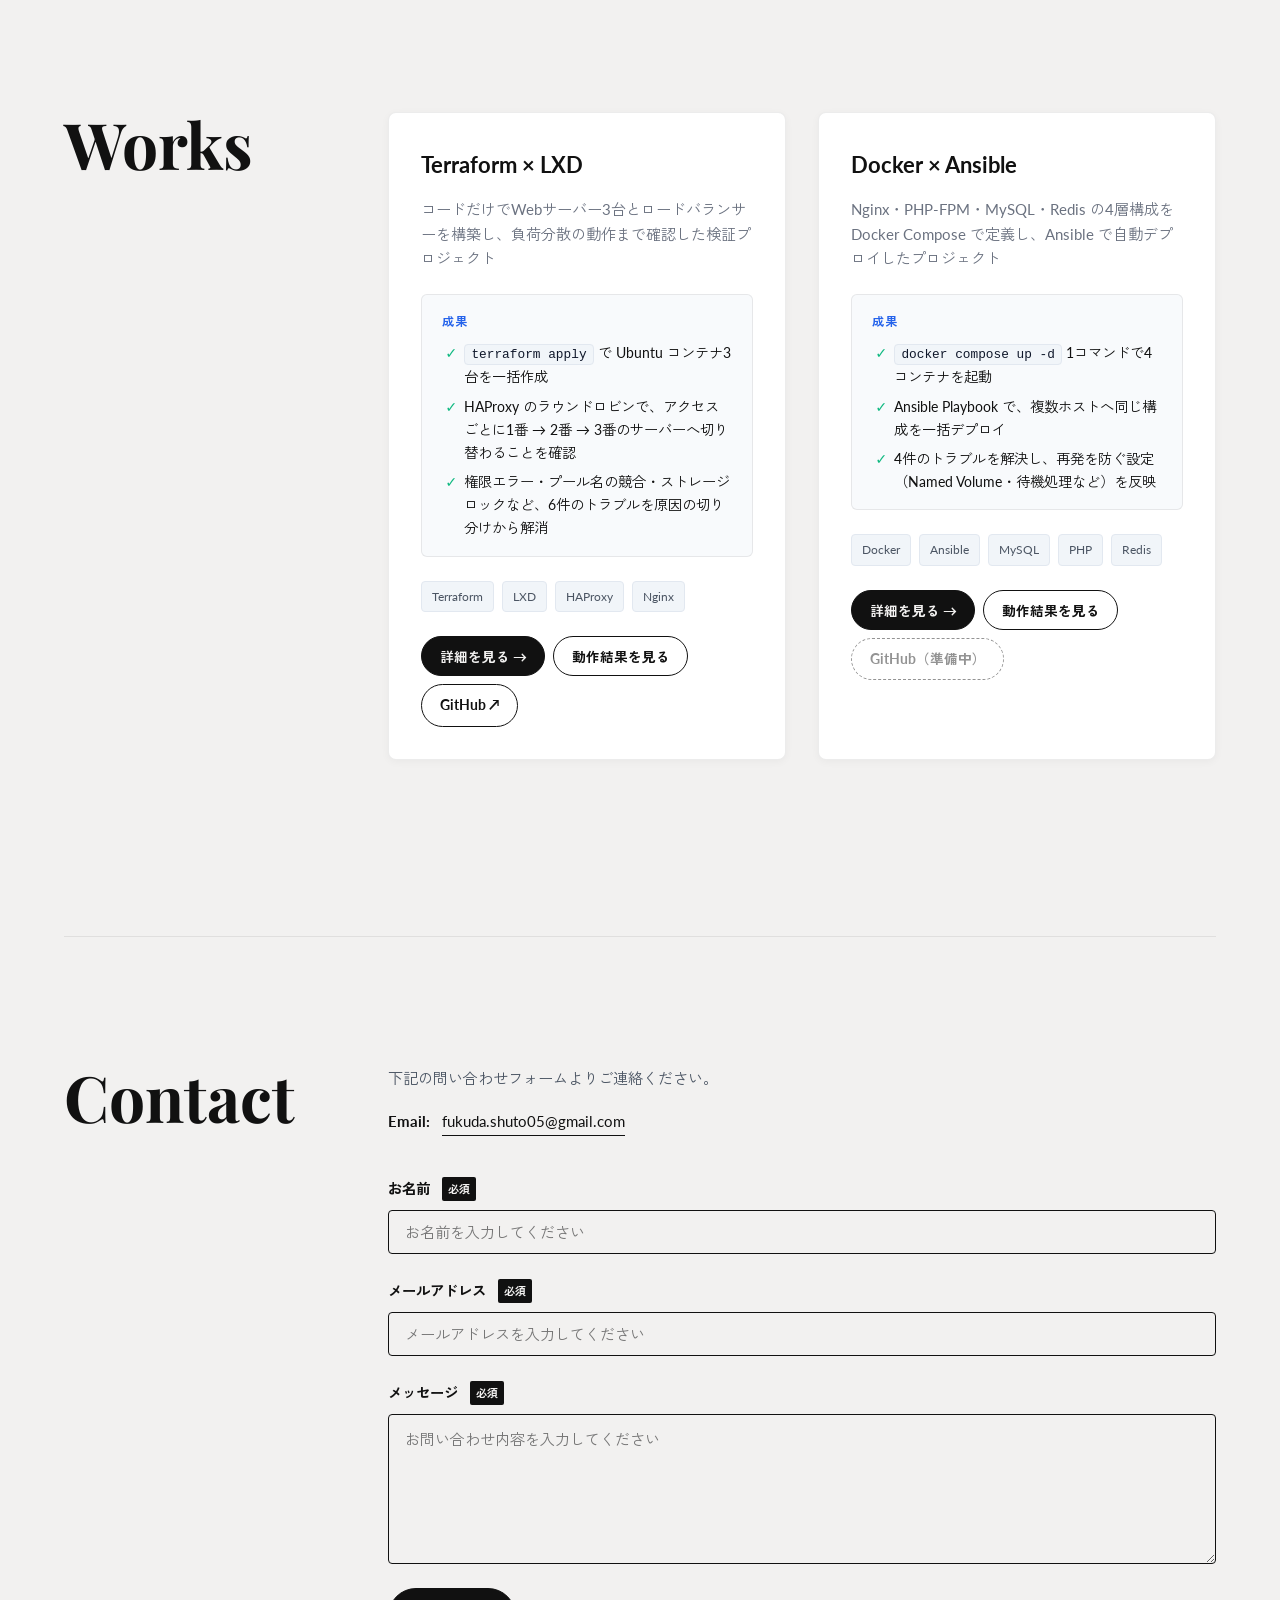
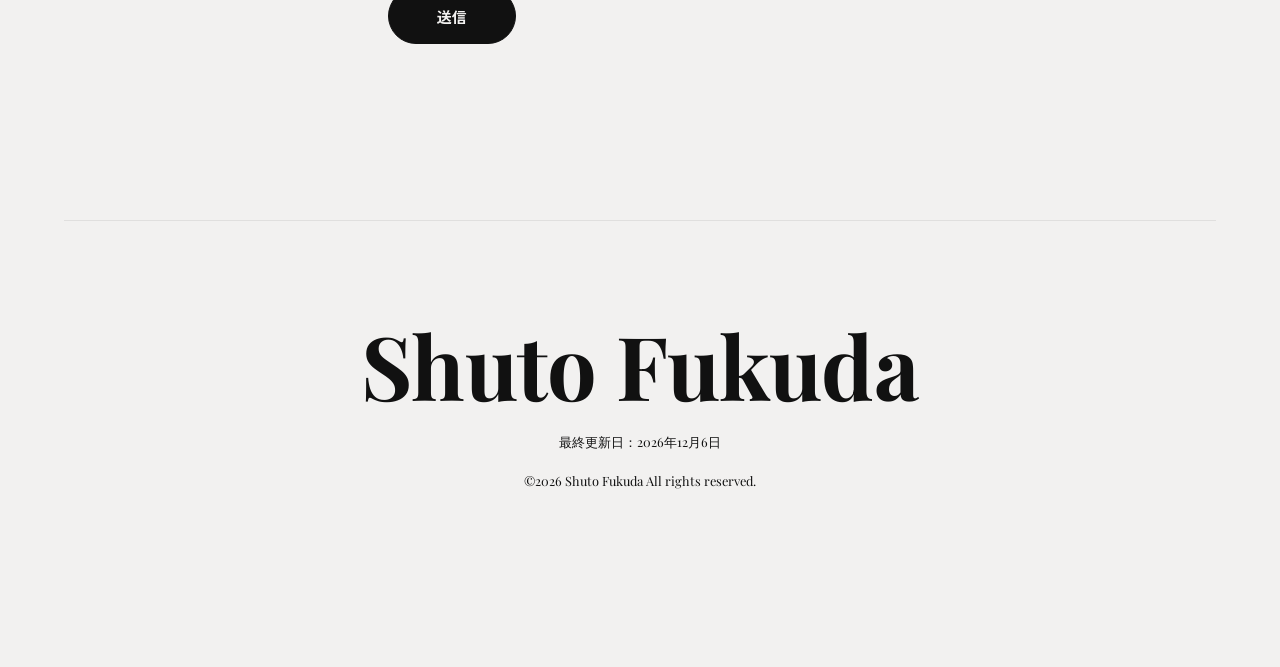
==== commit 8458ae98: "Update Open Graph image URL in index.html" ====
--- a/index.html
+++ b/index.html
@@ -20,7 +20,7 @@
   <meta property="og:title" content="Shuto Fukuda | インフラエンジニア志望 ポートフォリオ">
   <meta property="og:type" content="website">
   <meta property="og:url" content="https://shuuut0f5.github.io/portfolio24010028/">
-  <meta property="og:image" content="https://shuuut0f5.github.io/portfolio24010028/ogp.png">
+  <meta property="og:image" content="https://shuuut0f5.github.io/portfolio24010028/images/ogp.png">
   <meta property="og:image:width" content="1200">
   <meta property="og:image:height" content="630">
   <meta property="og:description" content="Terraform、Ansible、Docker、Linuxを活用したインフラ構築の学習成果や制作物を掲載したポートフォリオサイトです。">
--- a/style.css
+++ b/style.css
@@ -0,0 +1,1654 @@
+/* Design Tokens - Styled to match tan620804.studio.site template */
+:root {
+  --bg: #f2f1f0; /* Studio site background tone */
+  --card-bg: #ffffff;
+  --border-color: rgba(17, 17, 17, 0.08);
+  --text-main: #111111; /* Studio site primary dark text */
+  --text-muted: #6b7280;
+  --text-muted-dark: #4b5563; /* 追加: 未定義だった変数 */
+  --primary: #2563eb;
+  --accent: #10b981;
+  --danger: #ef4444;
+  
+  --font-sans: 'Lato', 'Zen Kaku Gothic New', system-ui, -apple-system, sans-serif;
+  --font-serif: 'Playfair Display', 'Georgia', serif;
+  --font-mono: 'Fira Code', monospace;
+  
+  --transition: all 0.25s cubic-bezier(0.4, 0, 0.2, 1);
+}
+
+/* Reset & Base */
+* {
+  box-sizing: border-box;
+  margin: 0;
+  padding: 0;
+}
+html {
+  scroll-behavior: smooth;
+}
+section[id] {
+  scroll-margin-top: 4rem; /* 固定ヘッダーに隠れないように */
+}
+body {
+  background: var(--bg);
+  color: var(--text-main);
+  font-family: var(--font-sans);
+  line-height: 1.8;
+  min-height: 100vh;
+  overflow-x: hidden;
+  padding-bottom: 5rem;
+}
+
+/* Layout Container */
+.container {
+  max-width: 1280px;
+  width: 100%;
+  margin: 0 auto;
+  padding: 0 4rem;
+  position: relative;
+}
+
+/* Sticky Header Navigation */
+header {
+  position: fixed;
+  top: 0;
+  left: 0;
+  width: 100%;
+  background: rgba(242, 241, 240, 0.9);
+  backdrop-filter: blur(8px);
+  z-index: 100;
+  border-bottom: 1px solid var(--border-color);
+  transition: var(--transition);
+}
+.header-inner {
+  max-width: 1280px;
+  margin: 0 auto;
+  padding: 1.5rem 4rem;
+  display: flex;
+  justify-content: space-between;
+  align-items: center;
+}
+.logo {
+  font-family: var(--font-serif);
+  font-size: 1.5rem;
+  font-weight: 700;
+  text-decoration: none;
+  color: var(--text-main);
+  transition: var(--transition);
+}
+.logo:hover {
+  opacity: 0.7;
+  transform: translateX(4px);
+}
+nav {
+  display: flex;
+  gap: 2rem;
+}
+nav a {
+  font-family: var(--font-serif);
+  font-size: 0.95rem;
+  font-weight: 700;
+  text-decoration: none;
+  color: var(--text-main);
+  position: relative;
+  padding: 0.25rem 0;
+}
+nav a::after {
+  content: '';
+  position: absolute;
+  bottom: 0;
+  left: 0;
+  width: 0;
+  height: 2px;
+  background: var(--text-main);
+  transition: var(--transition);
+}
+nav a:hover::after {
+  width: 100%;
+}
+
+/* Hero Section */
+.hero {
+  min-height: 100vh;
+  display: flex;
+  align-items: center;
+  padding-top: 5rem;
+}
+.hero-content {
+  width: 100%;
+}
+.hero-title-wrapper {
+  position: relative;
+  display: inline-block;
+  margin-bottom: 1.5rem;
+}
+.hero-title {
+  font-family: var(--font-serif);
+  font-size: 6.5rem;
+  font-weight: 700;
+  color: var(--text-main);
+  line-height: 1;
+}
+.hero-title-bg {
+  position: absolute;
+  bottom: 0;
+  left: 0;
+  width: 100%;
+  height: 1.5rem;
+  background: rgba(17, 17, 17, 0.05);
+  z-index: -1;
+}
+.hero-label {
+  font-family: var(--font-serif);
+  font-size: 1.1rem;
+  font-weight: 700;
+  letter-spacing: 0.15em;
+  text-transform: uppercase;
+  color: var(--text-muted);
+  margin-bottom: 1rem;
+}
+.hero-role {
+  font-size: 1.5rem;
+  font-weight: 700;
+  color: var(--text-main);
+  line-height: 1.5;
+  margin-bottom: 1rem;
+}
+.hero-subtitle {
+  font-size: 1rem;
+  color: var(--text-muted-dark);
+  font-weight: 700;
+}
+.about-strengths {
+  display: flex;
+  flex-wrap: wrap;
+  gap: 0.5rem;
+  margin-top: 1.5rem;
+}
+/* About: 志望職種・活かせる力 */
+.about-points {
+  margin-top: 2rem;
+  border-top: 1px solid var(--border-color);
+  text-align: left;
+}
+.about-point {
+  display: flex;
+  gap: 2rem;
+  padding: 1.25rem 0;
+  border-bottom: 1px solid var(--border-color);
+}
+.about-point dt {
+  width: 7rem;
+  flex-shrink: 0;
+  font-size: 0.9rem;
+  font-weight: 700;
+  color: var(--text-main);
+}
+.about-point dd {
+  flex: 1;
+  min-width: 0;
+  font-size: 0.95rem;
+  color: var(--text-main);
+}
+.about-point ul {
+  list-style: none;
+}
+.about-point li {
+  margin-bottom: 0.5rem;
+}
+.about-point li:last-child {
+  margin-bottom: 0;
+}
+.about-point li strong {
+  display: block;
+}
+
+/* 長い文章・コードの横はみ出し防止 */
+.modal-body, .detail-card, .accordion-content, .timeline-item {
+  overflow-wrap: anywhere;
+}
+.accordion-content p code,
+.detail-card p code {
+  white-space: pre-wrap;
+  word-break: break-all;
+}
+.code-container pre {
+  padding-top: 2.5rem;
+  -webkit-overflow-scrolling: touch;
+}
+.accordion-content > pre {
+  margin: 0 0 1rem;
+  padding-top: 1.25rem;
+}
+.accordion-header .error-title {
+  flex-wrap: wrap;
+  min-width: 0;
+}
+
+/* Section Grid - Split Columns Like Studio Template */
+.section-grid {
+  display: flex;
+  gap: 4rem;
+  padding: 8rem 0;
+  border-top: 1px solid var(--border-color);
+}
+.section-left {
+  width: 260px;
+  flex-shrink: 0;
+  position: sticky;
+  top: 6rem;
+  height: fit-content;
+}
+.section-title {
+  font-family: var(--font-serif);
+  font-size: 4rem;
+  font-weight: 700;
+  color: var(--text-main);
+  line-height: 1;
+}
+.section-right {
+  flex-grow: 1;
+  min-width: 0;
+}
+
+/* About Section Content */
+.about-content {
+  display: flex;
+  gap: 3rem;
+  align-items: flex-start;
+}
+.profile-image {
+  width: 160px;
+  height: 160px;
+  border-radius: 50%;
+  background-image: url('https://images.unsplash.com/photo-1534528741775-53994a69daeb?crop=entropy&cs=tinysrgb&fit=max&fm=jpg&ixid=M3w2MzQ2fDB8MXxzZWFyY2h8MTMxfHxmYXNoaW9ufGVufDB8fHx8MTc2MTUyMzkzOHww&ixlib=rb-4.1.0&q=80&w=1080');
+  background-size: cover;
+  background-position: center;
+  flex-shrink: 0;
+  box-shadow: 0 4px 10px rgba(0,0,0,0.05);
+}
+.about-text {
+  flex-grow: 1;
+}
+.about-name-group {
+  margin-bottom: 1.5rem;
+}
+.about-name {
+  font-size: 1.5rem;
+  font-weight: 700;
+  color: var(--text-main);
+}
+.about-name-eng {
+  font-size: 0.9rem;
+  color: var(--text-muted);
+  font-weight: 700;
+  margin-top: 0.25rem;
+}
+.about-desc {
+  font-size: 0.95rem;
+  color: var(--text-main);
+  line-height: 1.8;
+}
+
+/* Works Section (Terraform x LXD Implementation) */
+.works-header {
+  margin-bottom: 2.5rem;
+}
+.works-project-title {
+  font-size: 1.75rem;
+  color: var(--text-main);
+  margin-bottom: 0.5rem;
+}
+.works-project-desc {
+  color: var(--text-muted-dark);
+  font-size: 0.95rem;
+  margin-bottom: 2rem;
+}
+
+/* Stats Grid */
+.stats-grid {
+  display: grid;
+  grid-template-columns: repeat(2, 1fr);
+  gap: 1.5rem;
+  margin-bottom: 2.5rem;
+}
+.stat-card {
+  background: var(--card-bg);
+  border: 1px solid var(--border-color);
+  border-radius: 6px;
+  padding: 1.5rem;
+  box-shadow: 0 1px 3px rgba(0,0,0,0.02);
+  transition: var(--transition);
+}
+.stat-card:hover {
+  border-color: var(--primary);
+}
+.stat-card h3 {
+  font-size: 0.85rem;
+  color: var(--text-muted-dark);
+  text-transform: uppercase;
+  letter-spacing: 0.05em;
+  margin-bottom: 0.5rem;
+}
+.stat-card .value {
+  font-size: 1.4rem;
+  font-weight: 700;
+  color: var(--text-main);
+}
+.stat-card .tech-list {
+  display: flex;
+  flex-wrap: wrap;
+  gap: 0.4rem;
+  margin-top: 0.5rem;
+}
+.tech-badge {
+  font-size: 0.75rem;
+  padding: 2px 8px;
+  background: #f1f5f9;
+  border: 1px solid #e2e8f0;
+  border-radius: 4px;
+  color: var(--text-muted-dark);
+}
+
+/* Tabs Component */
+.tabs-wrapper {
+  background: var(--card-bg);
+  border: 1px solid var(--border-color);
+  border-radius: 6px;
+  padding: 0.3rem;
+  margin-bottom: 2rem;
+}
+.tab-buttons {
+  display: flex;
+  gap: 0.2rem;
+}
+.tab-btn {
+  flex: 1;
+  background: transparent;
+  border: none;
+  color: var(--text-muted-dark);
+  padding: 0.75rem 1.25rem;
+  font-family: var(--font-sans);
+  font-size: 0.9rem;
+  font-weight: 500;
+  cursor: pointer;
+  border-radius: 4px;
+  transition: var(--transition);
+}
+.tab-btn:hover {
+  color: #000;
+  background: #f8fafc;
+}
+.tab-btn.active {
+  color: #fff;
+  background: var(--primary);
+}
+
+.tab-content {
+  display: none;
+  animation: fadeIn 0.3s ease-out forwards;
+}
+.tab-content.active {
+  display: block;
+}
+
+@keyframes fadeIn {
+  from { opacity: 0; transform: translateY(5px); }
+  to { opacity: 1; transform: translateY(0); }
+}
+
+/* Detail Card */
+.detail-card {
+  background: var(--card-bg);
+  border: 1px solid var(--border-color);
+  border-radius: 6px;
+  padding: 2.5rem;
+  margin-bottom: 2rem;
+  box-shadow: 0 1px 3px rgba(0,0,0,0.02);
+}
+.detail-card h3 {
+  font-size: 1.3rem;
+  margin-bottom: 1.25rem;
+  border-bottom: 2px solid var(--border-color);
+  padding-bottom: 0.5rem;
+}
+.detail-card p {
+  color: var(--text-muted-dark);
+  margin-bottom: 1.5rem;
+  font-size: 0.95rem;
+}
+
+/* Graphical Network Diagram */
+.diagram-container {
+  background: #f8fafc;
+  border: 1px solid var(--border-color);
+  border-radius: 6px;
+  padding: 2rem;
+  margin: 2rem 0;
+  position: relative;
+}
+.diagram-title {
+  font-size: 0.8rem;
+  text-transform: uppercase;
+  letter-spacing: 0.05em;
+  color: var(--text-muted-dark);
+  margin-bottom: 1.5rem;
+  font-weight: 700;
+  text-align: center;
+}
+.network-vis {
+  display: flex;
+  flex-direction: column;
+  align-items: center;
+  gap: 2.5rem;
+}
+.node {
+  background: #ffffff;
+  border: 1px solid var(--border-color);
+  border-radius: 6px;
+  padding: 0.75rem 1.5rem;
+  text-align: center;
+  position: relative;
+  z-index: 2;
+  box-shadow: 0 2px 4px rgba(0,0,0,0.04);
+  transition: var(--transition);
+}
+.node:hover {
+  border-color: var(--primary);
+}
+.node-client {
+  border-color: #cbd5e1;
+}
+.node-lb {
+  border-color: #93c5fd;
+  background: #f0f7ff;
+}
+.node-web {
+  border-color: #a7f3d0;
+  background: #f0fdf4;
+}
+.node .title {
+  font-weight: 700;
+  font-size: 0.9rem;
+  color: var(--text-main);
+}
+.node .desc {
+  font-size: 0.75rem;
+  color: var(--text-muted-dark);
+  margin-top: 0.2rem;
+}
+.web-group {
+  display: flex;
+  gap: 1.5rem;
+  width: 100%;
+  justify-content: center;
+  flex-wrap: nowrap;
+}
+.connector-svg {
+  position: absolute;
+  top: 0;
+  left: 0;
+  width: 100%;
+  height: 100%;
+  pointer-events: none;
+  z-index: 1;
+}
+.connection-line {
+  stroke: #cbd5e1;
+  stroke-width: 1.5;
+  stroke-dasharray: 4 4;
+}
+.pulse-line {
+  stroke: var(--primary);
+  stroke-width: 2;
+  stroke-dasharray: 8 100;
+  stroke-dashoffset: 108;
+  animation: pulseFlow 2.5s linear infinite;
+}
+@keyframes pulseFlow {
+  to {
+    stroke-dashoffset: 0;
+  }
+}
+
+/* Timelines */
+.timeline {
+  position: relative;
+  margin-left: 1rem;
+  border-left: 2px solid var(--border-color);
+  padding-left: 2rem;
+}
+.timeline-item {
+  position: relative;
+  margin-bottom: 3rem;
+}
+.timeline-item:last-child {
+  margin-bottom: 0;
+}
+.timeline-marker {
+  position: absolute;
+  left: calc(-2rem - 5px);
+  top: 0.25rem;
+  width: 8px;
+  height: 8px;
+  border-radius: 50%;
+  background: #cbd5e1;
+  border: 2px solid var(--bg);
+}
+.timeline-item.success .timeline-marker {
+  background: var(--primary);
+}
+.timeline-badge {
+  display: inline-block;
+  padding: 2px 6px;
+  font-size: 0.7rem;
+  font-weight: 700;
+  border-radius: 4px;
+  margin-bottom: 0.75rem;
+  text-transform: uppercase;
+}
+.timeline-badge.ok {
+  background: #eff6ff;
+  color: var(--primary);
+  border: 1px solid #bfdbfe;
+}
+.timeline-item h3 {
+  font-size: 1.1rem;
+  margin-bottom: 0.5rem;
+}
+.timeline-item p {
+  color: var(--text-muted-dark);
+  font-size: 0.9rem;
+  margin-bottom: 1rem;
+}
+
+/* Accordion (Troubleshooting) */
+.accordion {
+  border: 1px solid var(--border-color);
+  border-radius: 6px;
+  margin-bottom: 1rem;
+  overflow: hidden;
+  background: #ffffff;
+  transition: var(--transition);
+}
+.accordion:hover {
+  border-color: #cbd5e1;
+}
+.accordion-header {
+  padding: 1rem 1.5rem;
+  background: #f8fafc;
+  cursor: pointer;
+  display: flex;
+  justify-content: space-between;
+  align-items: center;
+  user-select: none;
+}
+.accordion-header .error-title {
+  font-weight: 600;
+  display: flex;
+  align-items: center;
+  gap: 0.75rem;
+  font-size: 0.95rem;
+}
+.accordion-header .error-badge {
+  background: #fee2e2;
+  color: var(--danger);
+  border: 1px solid #fecaca;
+  font-size: 0.7rem;
+  padding: 2px 6px;
+  border-radius: 4px;
+  font-weight: 700;
+}
+.accordion-icon {
+  font-size: 1.2rem;
+  color: var(--text-muted-dark);
+  transition: var(--transition);
+}
+.accordion.open .accordion-icon {
+  transform: rotate(45deg);
+}
+.accordion-body {
+  max-height: 0;
+  overflow: hidden;
+  transition: max-height 0.25s ease-out;
+}
+.accordion-content {
+  padding: 1.5rem;
+  border-top: 1px solid var(--border-color);
+  font-size: 0.9rem;
+  background: #fff;
+}
+.accordion-content p {
+  margin-bottom: 1rem;
+}
+
+/* Code Blocks */
+.code-container {
+  position: relative;
+  margin: 1rem 0;
+}
+pre {
+  background: #0f172a;
+  border: 1px solid #1e293b;
+  border-radius: 6px;
+  padding: 1.25rem;
+  overflow-x: auto;
+}
+code {
+  font-family: var(--font-mono);
+  font-size: 0.85rem;
+  color: #cbd5e1;
+  white-space: pre;
+}
+.copy-btn {
+  position: absolute;
+  top: 0.5rem;
+  right: 0.5rem;
+  background: rgba(255,255,255,0.1);
+  border: 1px solid rgba(255,255,255,0.15);
+  color: #94a3b8;
+  font-family: var(--font-sans);
+  font-size: 0.7rem;
+  font-weight: 600;
+  padding: 3px 6px;
+  border-radius: 4px;
+  cursor: pointer;
+  transition: var(--transition);
+}
+.copy-btn:hover {
+  background: rgba(255,255,255,0.2);
+  color: #fff;
+}
+.inline-code {
+  background: #f1f5f9;
+  border: 1px solid #e2e8f0;
+  padding: 2px 6px;
+  border-radius: 4px;
+  font-family: var(--font-mono);
+  font-size: 0.8rem;
+  color: #0f172a;
+}
+
+/* Check lists */
+ul.check-list {
+  list-style: none;
+}
+ul.check-list li {
+  position: relative;
+  padding-left: 2rem;
+  margin-bottom: 0.75rem;
+  color: var(--text-muted-dark);
+  font-size: 0.95rem;
+}
+ul.check-list li::before {
+  content: '✓';
+  position: absolute;
+  left: 0.25rem;
+  color: var(--accent);
+  font-weight: 700;
+}
+ul.check-list li strong {
+  color: var(--text-main);
+}
+
+/* Project Cards Grid (clickable) */
+.projects-grid {
+  display: grid;
+  grid-template-columns: repeat(auto-fit, minmax(320px, 1fr));
+  gap: 2rem;
+  margin-bottom: 3rem;
+}
+.project-card {
+  background: var(--card-bg);
+  border: 1px solid var(--border-color);
+  border-radius: 8px;
+  padding: 2rem;
+  cursor: pointer;
+  transition: var(--transition);
+  box-shadow: 0 2px 8px rgba(0,0,0,0.04);
+}
+.project-card:hover {
+  border-color: var(--primary);
+  box-shadow: 0 8px 16px rgba(0,0,0,0.12);
+  transform: translateY(-4px);
+}
+.project-card-title {
+  font-size: 1.4rem;
+  font-weight: 700;
+  color: var(--text-main);
+  margin-bottom: 0.75rem;
+}
+.project-card-desc {
+  color: var(--text-muted);
+  font-size: 0.95rem;
+  line-height: 1.6;
+  margin-bottom: 1.5rem;
+}
+.project-card-tech {
+  display: flex;
+  flex-wrap: wrap;
+  gap: 0.5rem;
+}
+.project-card-tech .tech-badge {
+  font-size: 0.75rem;
+  padding: 4px 10px;
+  background: #f1f5f9;
+  border: 1px solid #e2e8f0;
+  border-radius: 4px;
+  color: var(--text-muted-dark);
+}
+
+/* Modal Styles */
+.modal {
+  display: none;
+  position: fixed;
+  z-index: 1000;
+  left: 0;
+  top: 0;
+  width: 100%;
+  height: 100%;
+  background-color: rgba(0, 0, 0, 0.5);
+  backdrop-filter: blur(4px);
+  animation: fadeInBg 0.3s ease-out forwards;
+}
+.modal.open {
+  display: flex;
+  align-items: center;
+  justify-content: center;
+}
+@keyframes fadeInBg {
+  from { opacity: 0; }
+  to { opacity: 1; }
+}
+.modal-content {
+  background-color: var(--bg);
+  border: 1px solid var(--border-color);
+  border-radius: 8px;
+  max-width: 90%;
+  width: 1000px;
+  max-height: 90vh;
+  overflow-y: auto;
+  position: relative;
+  animation: slideUp 0.3s ease-out forwards;
+  box-shadow: 0 20px 60px rgba(0,0,0,0.3);
+}
+@keyframes slideUp {
+  from {
+    opacity: 0;
+    transform: translateY(30px);
+  }
+  to {
+    opacity: 1;
+    transform: translateY(0);
+  }
+}
+.modal-header {
+  display: flex;
+  justify-content: space-between;
+  align-items: center;
+  padding: 2rem;
+  border-bottom: 1px solid var(--border-color);
+  background: var(--card-bg);
+  position: sticky;
+  top: 0;
+  z-index: 1001;
+}
+.modal-title {
+  font-size: 1.8rem;
+  font-weight: 700;
+  color: var(--text-main);
+  margin: 0;
+}
+.modal-close {
+  background: transparent;
+  border: 1px solid var(--text-main);
+  border-radius: 99px;
+  font-family: var(--font-sans);
+  font-size: 0.85rem;
+  font-weight: 700;
+  cursor: pointer;
+  color: var(--text-main);
+  transition: var(--transition);
+  padding: 0.5rem 1.1rem;
+  min-height: 44px;
+  flex-shrink: 0;
+  display: flex;
+  align-items: center;
+  gap: 0.4rem;
+  white-space: nowrap;
+}
+.modal-close .x {
+  font-size: 1.3rem;
+  line-height: 1;
+}
+.modal-close:hover {
+  background: var(--text-main);
+  color: var(--bg);
+}
+.modal-title {
+  min-width: 0;
+  padding-right: 1rem;
+}
+/* 作品詳細の最下部「一覧に戻る」ボタン */
+.modal-back {
+  display: flex;
+  margin: 1rem auto 0;
+  background: var(--text-main);
+  color: var(--bg);
+  border: 1px solid var(--text-main);
+  border-radius: 99px;
+  padding: 0.9rem 2.5rem;
+  min-height: 48px;
+  font-family: var(--font-sans);
+  font-size: 0.95rem;
+  font-weight: 700;
+  cursor: pointer;
+  transition: var(--transition);
+}
+.modal-back:hover {
+  background: transparent;
+  color: var(--text-main);
+}
+.modal-body {
+  padding: 2rem;
+}
+
+/* Study Section (学習内容) */
+.study-card {
+  background: var(--card-bg);
+  border: 1px solid var(--border-color);
+  border-radius: 8px;
+  padding: 2rem;
+  box-shadow: 0 2px 8px rgba(0,0,0,0.04);
+}
+.study-card h3 {
+  font-family: var(--font-serif);
+  font-size: 1.5rem;
+  margin-bottom: 1.25rem;
+  padding-bottom: 0.5rem;
+  border-bottom: 2px solid var(--border-color);
+}
+.study-card.upcoming {
+  background: transparent;
+  border-style: dashed;
+  box-shadow: none;
+}
+.study-upcoming {
+  color: var(--text-muted-dark);
+  font-size: 0.95rem;
+}
+.study-summary {
+  display: flex;
+  align-items: baseline;
+  justify-content: space-between;
+  flex-wrap: wrap;
+  gap: 0.5rem 1rem;
+  margin-bottom: 0.75rem;
+  padding-bottom: 0.75rem;
+  border-bottom: 2px solid var(--border-color);
+}
+.study-summary h3 {
+  font-family: var(--font-serif);
+  font-size: 1.8rem;
+  line-height: 1.2;
+}
+.study-count {
+  font-size: 0.85rem;
+  font-weight: 700;
+  color: var(--text-muted-dark);
+}
+.study-legend {
+  display: flex;
+  align-items: center;
+  gap: 0.5rem;
+  margin-bottom: 1.75rem;
+  font-size: 0.8rem;
+  color: var(--text-muted-dark);
+}
+.study-legend::before {
+  content: '';
+  width: 4px;
+  height: 1.1em;
+  border-radius: 2px;
+  background: var(--primary);
+}
+.study-group {
+  margin-bottom: 2rem;
+}
+.study-group:last-child {
+  margin-bottom: 0;
+}
+.study-group-title {
+  display: flex;
+  align-items: center;
+  gap: 0.6rem;
+  margin-bottom: 0.9rem;
+  font-size: 0.85rem;
+  font-weight: 700;
+  letter-spacing: 0.06em;
+  color: var(--text-main);
+}
+.study-group-title::after {
+  content: '';
+  flex: 1;
+  height: 1px;
+  background: var(--border-color);
+}
+.study-items {
+  display: grid;
+  grid-template-columns: repeat(auto-fill, minmax(230px, 1fr));
+  gap: 0.75rem;
+}
+.study-item {
+  display: flex;
+  flex-direction: column;
+  gap: 0.6rem;
+  padding: 0.9rem 1rem;
+  background: var(--card-bg);
+  border: 1px solid var(--border-color);
+  border-radius: 6px;
+  box-shadow: 0 1px 3px rgba(0,0,0,0.02);
+}
+.study-item.infra {
+  border-left: 4px solid var(--primary);
+}
+.study-item .study-name {
+  font-size: 0.95rem;
+  font-weight: 700;
+  line-height: 1.5;
+  color: var(--text-main);
+}
+.study-tags {
+  display: flex;
+  flex-wrap: wrap;
+  gap: 0.3rem;
+}
+
+/* Terraform × LXD: サーバーの挨拶カード */
+.server-messages {
+  display: grid;
+  grid-template-columns: repeat(3, 1fr);
+  gap: 0.75rem;
+  margin: 1rem 0;
+}
+.server-card {
+  background: #f0fdf4;
+  border: 1px solid #a7f3d0;
+  border-radius: 6px;
+  padding: 0.9rem 1rem;
+}
+.server-card h4 {
+  font-size: 0.85rem;
+  margin-bottom: 0.4rem;
+  color: var(--text-main);
+}
+.timeline-item .server-card p {
+  margin: 0;
+  font-size: 0.85rem;
+  line-height: 1.7;
+  color: var(--text-main);
+}
+
+/* ===== 作品カード: 成果・導線 ===== */
+.project-card-outcomes {
+  margin: 0 0 1.5rem;
+  padding: 1rem 1.25rem;
+  background: #f8fafc;
+  border: 1px solid var(--border-color);
+  border-radius: 6px;
+}
+.outcomes-title {
+  font-size: 0.75rem;
+  font-weight: 700;
+  letter-spacing: 0.08em;
+  color: var(--primary);
+  margin-bottom: 0.5rem;
+}
+.project-card-outcomes ul {
+  list-style: none;
+}
+.project-card-outcomes li {
+  position: relative;
+  padding-left: 1.4rem;
+  margin-bottom: 0.4rem;
+  font-size: 0.9rem;
+  line-height: 1.6;
+  color: var(--text-main);
+}
+.project-card-outcomes li:last-child {
+  margin-bottom: 0;
+}
+.project-card-outcomes li::before {
+  content: '✓';
+  position: absolute;
+  left: 0.2rem;
+  color: var(--accent);
+  font-weight: 700;
+}
+.project-card-actions {
+  display: flex;
+  flex-wrap: wrap;
+  align-items: center;
+  gap: 0.5rem;
+  margin-top: 1.5rem;
+}
+
+/* ===== リンクボタン（GitHub・デモ・動作結果） ===== */
+.link-bar {
+  display: flex;
+  flex-wrap: wrap;
+  align-items: center;
+  gap: 0.5rem;
+  margin-top: 1rem;
+}
+.link-buttons {
+  display: flex;
+  flex-wrap: wrap;
+  gap: 0.5rem;
+}
+.link-btn {
+  display: inline-flex;
+  align-items: center;
+  gap: 0.3rem;
+  padding: 0.5rem 1.1rem;
+  min-height: 40px;
+  border: 1px solid var(--text-main);
+  border-radius: 99px;
+  background: transparent;
+  color: var(--text-main);
+  font-family: var(--font-sans);
+  font-size: 0.85rem;
+  font-weight: 700;
+  text-decoration: none;
+  cursor: pointer;
+  transition: var(--transition);
+}
+.link-btn:hover {
+  background: var(--text-main);
+  color: var(--bg);
+}
+.link-btn.primary {
+  background: var(--text-main);
+  color: var(--bg);
+}
+.link-btn.primary:hover {
+  background: transparent;
+  color: var(--text-main);
+}
+.link-btn.disabled {
+  opacity: 0.45;
+  cursor: not-allowed;
+  border-style: dashed;
+}
+.link-btn.disabled:hover {
+  background: transparent;
+  color: var(--text-main);
+}
+
+/* ===== 動作結果ブロック ===== */
+.result-block {
+  background: var(--card-bg);
+  border: 1px solid var(--border-color);
+  border-left: 4px solid var(--accent);
+  border-radius: 6px;
+  padding: 1.5rem 2rem;
+  margin-bottom: 2rem;
+  scroll-margin-top: 6rem;
+}
+.result-head {
+  display: flex;
+  align-items: center;
+  gap: 0.75rem;
+  margin-bottom: 0.75rem;
+}
+.result-head h3 {
+  font-size: 1.2rem;
+}
+.result-badge {
+  background: #ecfdf5;
+  color: #047857;
+  border: 1px solid #a7f3d0;
+  font-size: 0.7rem;
+  font-weight: 700;
+  padding: 2px 8px;
+  border-radius: 4px;
+}
+.result-lead {
+  color: var(--text-main);
+  font-size: 0.95rem;
+  margin-bottom: 1rem;
+}
+.result-block .code-container {
+  margin: 0 0 1rem;
+}
+.result-list li:last-child {
+  margin-bottom: 0;
+}
+
+/* ===== コードの折りたたみ ===== */
+.code-details {
+  margin: 1rem 0;
+  border: 1px solid var(--border-color);
+  border-radius: 6px;
+  background: #fff;
+  overflow: hidden;
+}
+.code-details summary {
+  cursor: pointer;
+  padding: 0.75rem 1.25rem;
+  font-family: var(--font-mono);
+  font-size: 0.85rem;
+  font-weight: 500;
+  background: #f8fafc;
+  list-style: none;
+  display: flex;
+  align-items: center;
+  gap: 0.6rem;
+  user-select: none;
+}
+.code-details summary::-webkit-details-marker {
+  display: none;
+}
+.code-details summary::before {
+  content: '▶';
+  font-size: 0.65rem;
+  color: var(--text-muted-dark);
+  transition: var(--transition);
+}
+.code-details[open] summary::before {
+  transform: rotate(90deg);
+}
+.code-details[open] summary {
+  border-bottom: 1px solid var(--border-color);
+}
+.code-details .code-container {
+  margin: 0;
+}
+.code-details pre {
+  border: none;
+  border-radius: 0;
+}
+.hl {
+  background: rgba(37, 99, 235, 0.28);
+  border-radius: 2px;
+  box-decoration-break: clone;
+  -webkit-box-decoration-break: clone;
+  padding: 0 0.25rem;
+  margin: 0 -0.25rem;
+}
+.code-ref {
+  display: inline-block;
+  margin-left: 0.4rem;
+  padding: 1px 6px;
+  border-radius: 4px;
+  background: #0f172a;
+  color: #cbd5e1;
+  font-family: var(--font-mono);
+  font-size: 0.7rem;
+  vertical-align: middle;
+}
+.detail-card .lead {
+  color: var(--text-main);
+  font-weight: 700;
+}
+
+/* ===== 成果サマリー・表 ===== */
+.metrics-grid {
+  display: grid;
+  grid-template-columns: repeat(4, 1fr);
+  gap: 1rem;
+  margin-bottom: 2rem;
+}
+.metric {
+  background: #f8fafc;
+  border: 1px solid var(--border-color);
+  border-radius: 6px;
+  padding: 1.25rem 1rem;
+  text-align: center;
+}
+.metric-num {
+  font-family: var(--font-serif);
+  font-size: 2.4rem;
+  font-weight: 700;
+  line-height: 1.1;
+  color: var(--primary);
+}
+.metric-num small {
+  font-family: var(--font-sans);
+  font-size: 0.85rem;
+  font-weight: 700;
+  margin-left: 0.2rem;
+  color: var(--text-main);
+}
+.metric-label {
+  margin-top: 0.5rem;
+  font-size: 0.85rem;
+  color: var(--text-muted-dark);
+  line-height: 1.5;
+}
+.table-scroll {
+  overflow-x: auto;
+}
+.trouble-table {
+  width: 100%;
+  border-collapse: collapse;
+  font-size: 0.9rem;
+  background: #fff;
+}
+.trouble-table th,
+.trouble-table td {
+  border: 1px solid var(--border-color);
+  padding: 0.6rem 0.8rem;
+  text-align: left;
+  vertical-align: top;
+}
+.trouble-table th {
+  background: #f1f5f9;
+  font-size: 0.8rem;
+  white-space: nowrap;
+}
+.compare-table td:nth-child(3) {
+  background: #f0fdf4;
+  font-weight: 700;
+}
+.trouble-summary {
+  background: #f8fafc;
+  border: 1px solid var(--border-color);
+  border-radius: 6px;
+  padding: 1.5rem;
+  margin-bottom: 2rem;
+}
+.detail-card .trouble-summary-title {
+  font-weight: 700;
+  color: var(--text-main);
+  margin-bottom: 0.5rem;
+}
+.trouble-summary ol {
+  padding-left: 1.4rem;
+  margin-bottom: 1.25rem;
+  font-size: 0.95rem;
+  color: var(--text-muted-dark);
+}
+.trouble-summary ol li {
+  margin-bottom: 0.25rem;
+}
+.accordion-content .learn {
+  background: #eff6ff;
+  border: 1px solid #bfdbfe;
+  border-radius: 4px;
+  padding: 0.75rem 1rem;
+  margin-bottom: 0;
+}
+.diagram-container .diagram-note {
+  position: relative;
+  z-index: 2;
+  margin: 2rem 0 0;
+  font-size: 0.85rem;
+  line-height: 1.7;
+  color: var(--text-muted-dark);
+  text-align: left;
+}
+
+/* Contact Section Content */
+.contact-desc {
+  font-size: 0.95rem;
+  color: var(--text-muted-dark);
+  margin-bottom: 1rem;
+}
+.contact-form {
+  display: flex;
+  flex-direction: column;
+  gap: 1.5rem;
+}
+.form-group {
+  display: flex;
+  flex-direction: column;
+  gap: 0.5rem;
+}
+.form-label-row {
+  display: flex;
+  align-items: center;
+  gap: 0.75rem;
+}
+.form-label {
+  font-size: 0.9rem;
+  font-weight: 700;
+  color: var(--text-main);
+}
+.form-badge {
+  background: var(--text-main);
+  color: var(--bg);
+  font-size: 0.7rem;
+  padding: 2px 6px;
+  border-radius: 2px;
+  font-weight: 700;
+}
+.form-input, .form-textarea {
+  width: 100%;
+  background: transparent;
+  border: 1px solid var(--text-main);
+  border-radius: 4px;
+  padding: 0.75rem 1rem;
+  font-family: var(--font-sans);
+  font-size: 0.95rem;
+  color: var(--text-main);
+  outline: none;
+  transition: var(--transition);
+}
+.form-input:focus, .form-textarea:focus {
+  border-color: var(--primary);
+  box-shadow: 0 0 0 2px rgba(37, 99, 235, 0.1);
+}
+.form-textarea {
+  height: 150px;
+  resize: vertical;
+}
+.form-submit {
+  align-self: flex-start;
+  background: var(--text-main);
+  color: var(--bg);
+  border: 1px solid var(--text-main);
+  border-radius: 99px;
+  padding: 1rem 3rem;
+  font-family: var(--font-sans);
+  font-size: 0.95rem;
+  font-weight: 700;
+  cursor: pointer;
+  transition: var(--transition);
+}
+.form-submit:hover {
+  background: transparent;
+  color: var(--text-main);
+}
+
+/* Contact form: 送信状態表示 */
+.form-submit:disabled {
+  opacity: 0.5;
+  cursor: not-allowed;
+}
+.form-status {
+  min-height: 1.6em;
+  font-size: 0.95rem;
+}
+.form-status.is-success { color: #1e7a3c; }
+.form-status.is-error   { color: var(--danger); }
+
+/* Contact: Email 表示 */
+.contact-email {
+  margin-bottom: 2.5rem;
+  display: flex;
+  align-items: baseline;
+  flex-wrap: wrap;
+  gap: 0.75rem;
+  font-size: 0.95rem;
+}
+.contact-email-label {
+  font-weight: 700;
+  color: var(--text-main);
+}
+.contact-email a {
+  color: var(--text-main);
+  text-decoration: none;
+  border-bottom: 1px solid var(--text-main);
+  word-break: break-all;
+  transition: var(--transition);
+}
+.contact-email a:hover {
+  color: var(--primary);
+  border-bottom-color: var(--primary);
+}
+
+/* Footer (中央揃え・余白統一) */
+footer {
+  padding: 6rem 0;
+  border-top: 1px solid var(--border-color);
+  display: flex;
+  flex-direction: column;
+  align-items: center;
+  text-align: center;
+  gap: 1rem;
+}
+.footer-logo {
+  font-family: var(--font-serif);
+  font-size: 5.5rem;
+  font-weight: 700;
+  color: var(--text-main);
+  line-height: 1.1;
+  letter-spacing: -0.01em;
+}
+.footer-copy {
+  font-family: var(--font-serif);
+  font-size: 0.8rem;
+  color: var(--text-main);
+  font-weight: 400;
+}
+
+/* ========================================== */
+/* RESPONSIVE LAYOUTS (Tablet & Mobile) */
+/* ========================================== */
+
+/* Tablet Screen View (Between 769px and 1024px) */
+@media (max-width: 1024px) {
+  .container, .header-inner {
+    padding-left: 2.5rem;
+    padding-right: 2.5rem;
+  }
+  .hero-title {
+    font-size: 4.5rem;
+  }
+  .hero-role {
+    font-size: 1.3rem;
+  }
+  .section-grid {
+    flex-direction: column;
+    gap: 2rem;
+    padding: 5rem 0;
+  }
+  .section-left {
+    width: 100%;
+    position: static;
+  }
+  .section-title {
+    font-size: 3.5rem;
+    border-bottom: 2px solid var(--border-color);
+    padding-bottom: 0.5rem;
+  }
+  .stats-grid {
+    grid-template-columns: repeat(2, 1fr);
+  }
+  .metrics-grid {
+    grid-template-columns: repeat(2, 1fr);
+  }
+}
+
+/* Mobile Screen View (Under 768px) */
+@media (max-width: 768px) {
+  .container, .header-inner {
+    padding-left: 1.5rem;
+    padding-right: 1.5rem;
+  }
+  .header-inner {
+    padding-top: 1rem;
+    padding-bottom: 1rem;
+  }
+  nav {
+    gap: 1.25rem;
+  }
+  .hero-title {
+    font-size: 2.6rem;
+  }
+  .hero-role {
+    font-size: 1.1rem;
+  }
+  .section-title {
+    font-size: 2.8rem;
+  }
+  .about-content {
+    flex-direction: column;
+    gap: 1.5rem;
+    align-items: center;
+    text-align: center;
+  }
+  .stats-grid {
+    grid-template-columns: 1fr;
+  }
+  .tabs-wrapper {
+    padding: 0.2rem;
+  }
+  .tab-buttons {
+    flex-direction: column;
+  }
+  .tab-btn {
+    width: 100%;
+    text-align: center;
+    padding: 0.6rem;
+  }
+  .detail-card {
+    padding: 1.5rem 1rem;
+  }
+  .diagram-container {
+    padding: 1rem 0.5rem;
+  }
+  .web-group {
+    flex-direction: column;
+    align-items: center;
+    gap: 1rem;
+  }
+  .connector-svg {
+    display: none;
+  }
+  .timeline {
+    margin-left: 0.2rem;
+    padding-left: 1.2rem;
+  }
+  .timeline-marker {
+    left: calc(-1.2rem - 5px);
+  }
+  .form-submit {
+    width: 100%;
+  }
+  .result-block {
+    padding: 1.25rem 1rem;
+  }
+  .metric-num {
+    font-size: 2rem;
+  }
+  .code-details summary {
+    padding: 0.75rem 1rem;
+    font-size: 0.8rem;
+  }
+  .trouble-summary {
+    padding: 1rem;
+  }
+  .link-btn {
+    font-size: 0.8rem;
+    padding: 0.5rem 0.9rem;
+  }
+  .tab-buttons.study-tabs {
+    flex-direction: row;
+    flex-wrap: wrap;
+  }
+  .tab-buttons.study-tabs .tab-btn {
+    flex: 1 1 40%;
+  }
+  .study-card {
+    padding: 1.5rem 1rem;
+  }
+  .server-messages {
+    grid-template-columns: 1fr;
+  }
+  footer {
+    padding: 4rem 0;
+    gap: 1rem;
+  }
+  .footer-logo {
+    font-size: 3.2rem; /* Prevent overflow on small mobile screens */
+  }
+  .footer-copy {
+    font-size: 0.75rem;
+  }
+  .modal-content {
+    max-width: 95%;
+    max-height: 85vh;
+    border-radius: 12px;
+  }
+  .modal-header {
+    padding: 1.5rem;
+  }
+  .modal-title {
+    font-size: 1.4rem;
+  }
+  .modal-body {
+    padding: 1.5rem;
+  }
+  .projects-grid {
+    grid-template-columns: 1fr;
+  }
+  .project-card {
+    padding: 1.5rem;
+  }
+  .project-card-title {
+    font-size: 1.2rem;
+  }
+  /* モバイル: 作品詳細を全幅表示・文字サイズ確保・コード折り返し */
+  .modal-content {
+    max-width: 100%;
+    width: 100%;
+    max-height: 94vh;
+    border-radius: 12px 12px 0 0;
+    align-self: flex-end;
+  }
+  .modal.open {
+    align-items: flex-end;
+  }
+  .modal-header {
+    padding: 1rem 1.25rem;
+    gap: 0.5rem;
+  }
+  .modal-title {
+    font-size: 1.1rem;
+    line-height: 1.4;
+  }
+  .modal-body {
+    padding: 1.25rem 1rem;
+  }
+  .works-project-desc,
+  .detail-card p,
+  ul.check-list li,
+  .timeline-item p,
+  .accordion-content,
+  .about-desc,
+  .about-point dd {
+    font-size: 1rem;
+  }
+  .node .desc {
+    font-size: 0.8rem;
+  }
+  pre {
+    padding: 2.5rem 0.9rem 0.9rem;
+  }
+  code {
+    font-size: 0.8rem;
+  }
+  .code-container pre code {
+    white-space: pre-wrap;
+    word-break: break-all;
+  }
+  .accordion-header {
+    padding: 0.9rem 1rem;
+  }
+  .accordion-content {
+    padding: 1rem;
+  }
+  .about-point {
+    flex-direction: column;
+    gap: 0.5rem;
+  }
+  .about-point dt {
+    width: auto;
+  }
+  .modal-back {
+    width: 100%;
+    justify-content: center;
+  }
+}
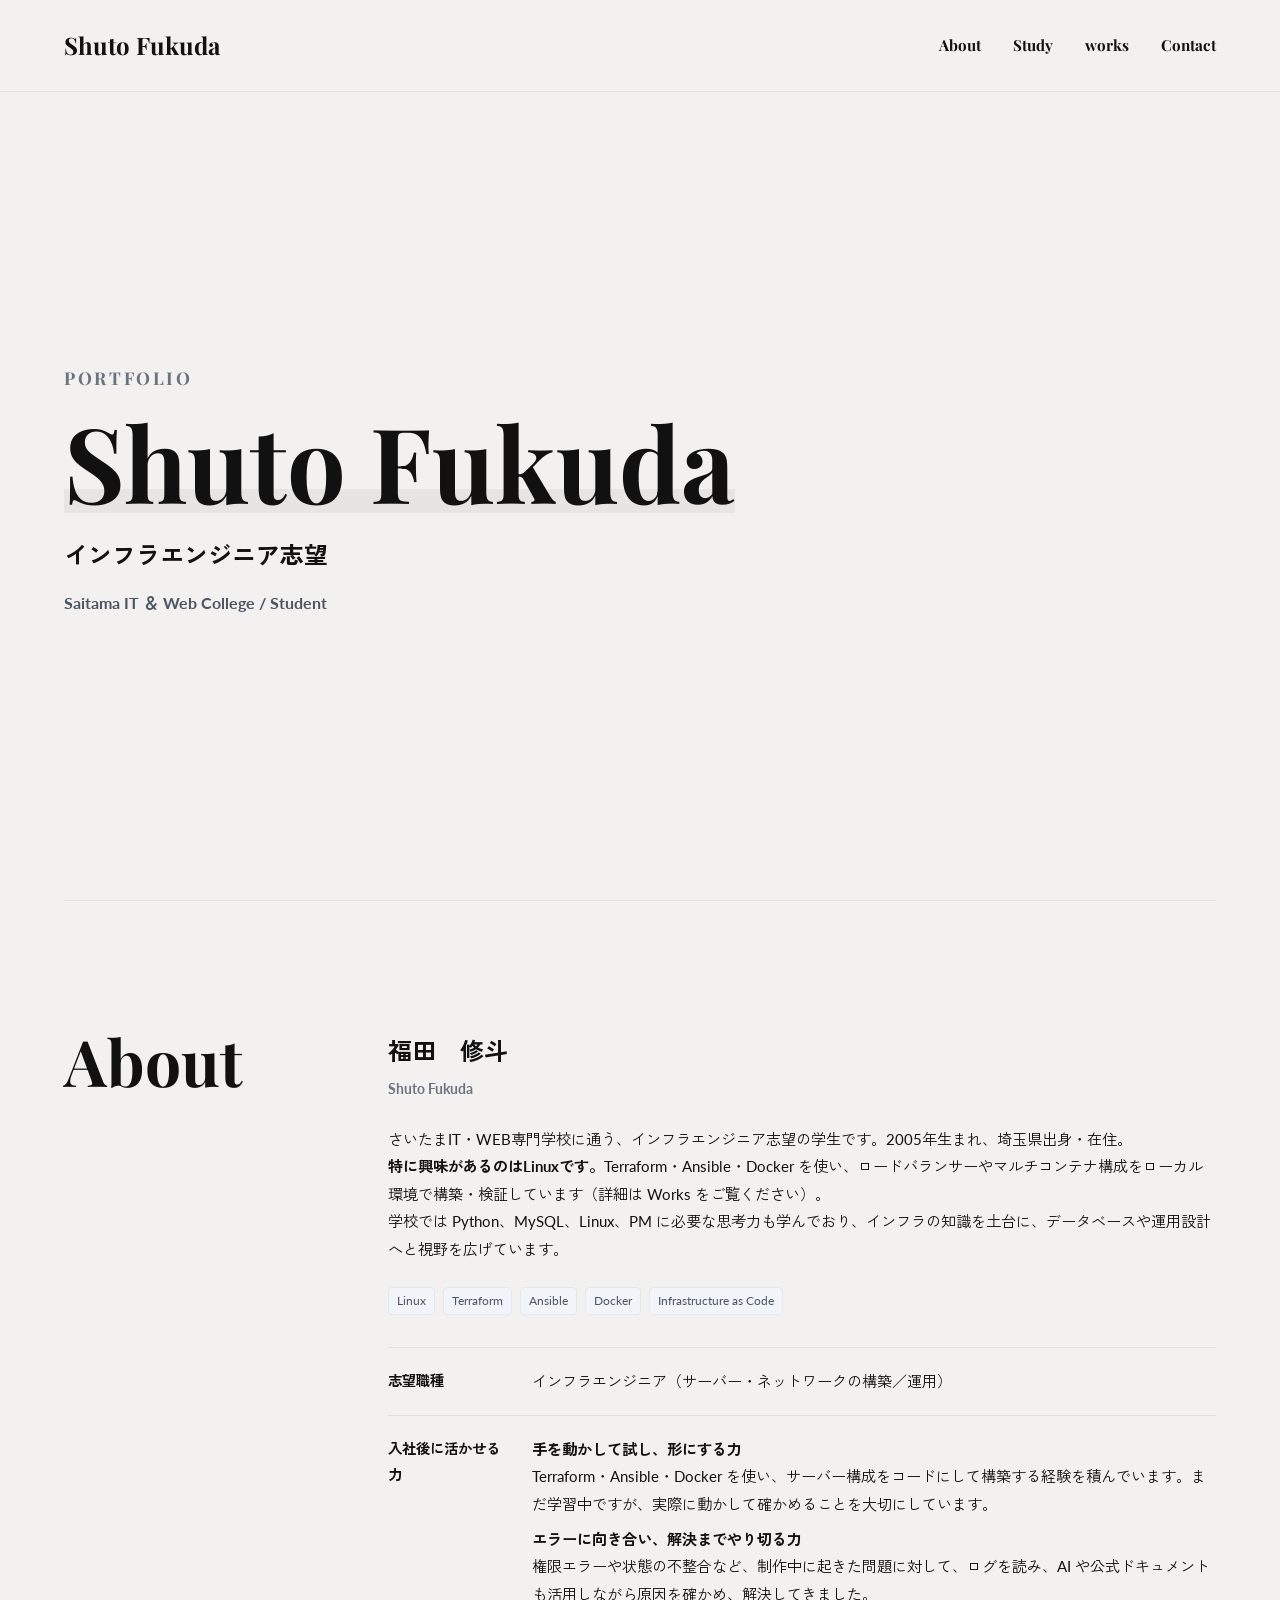
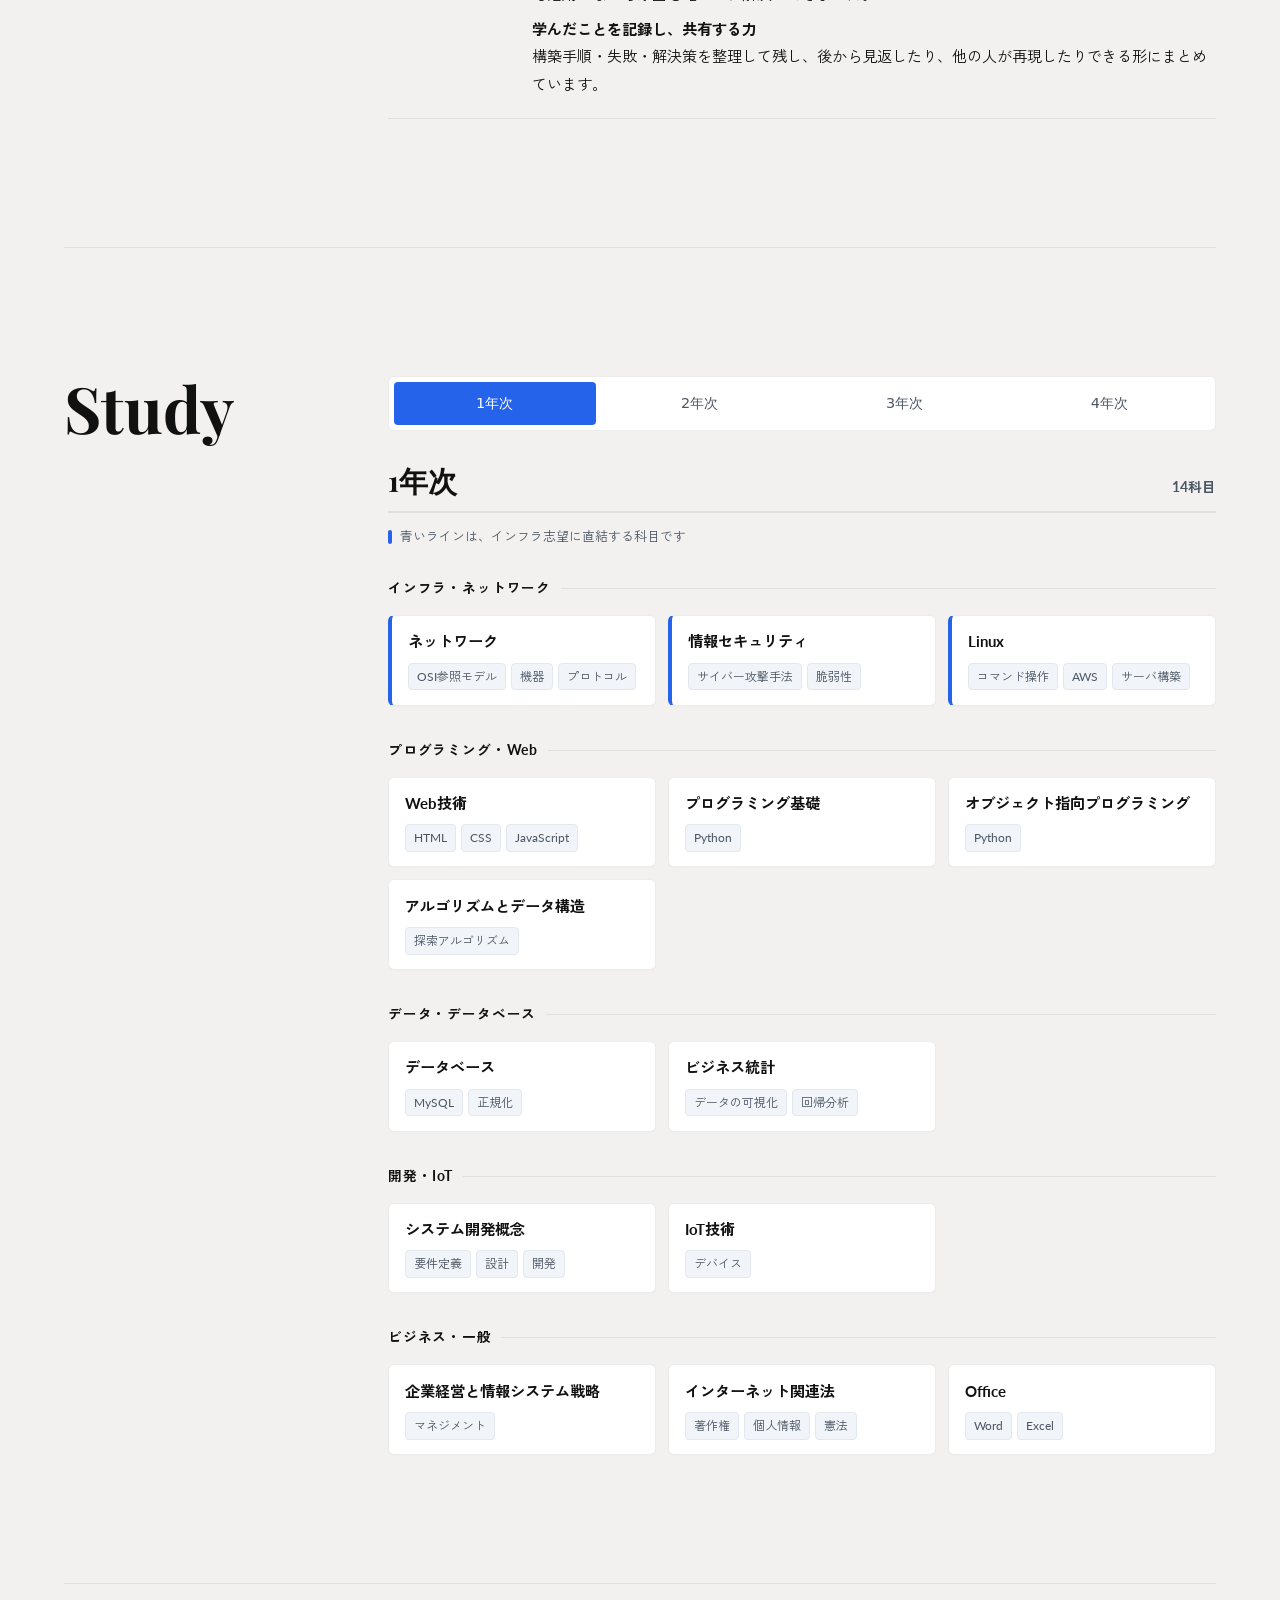
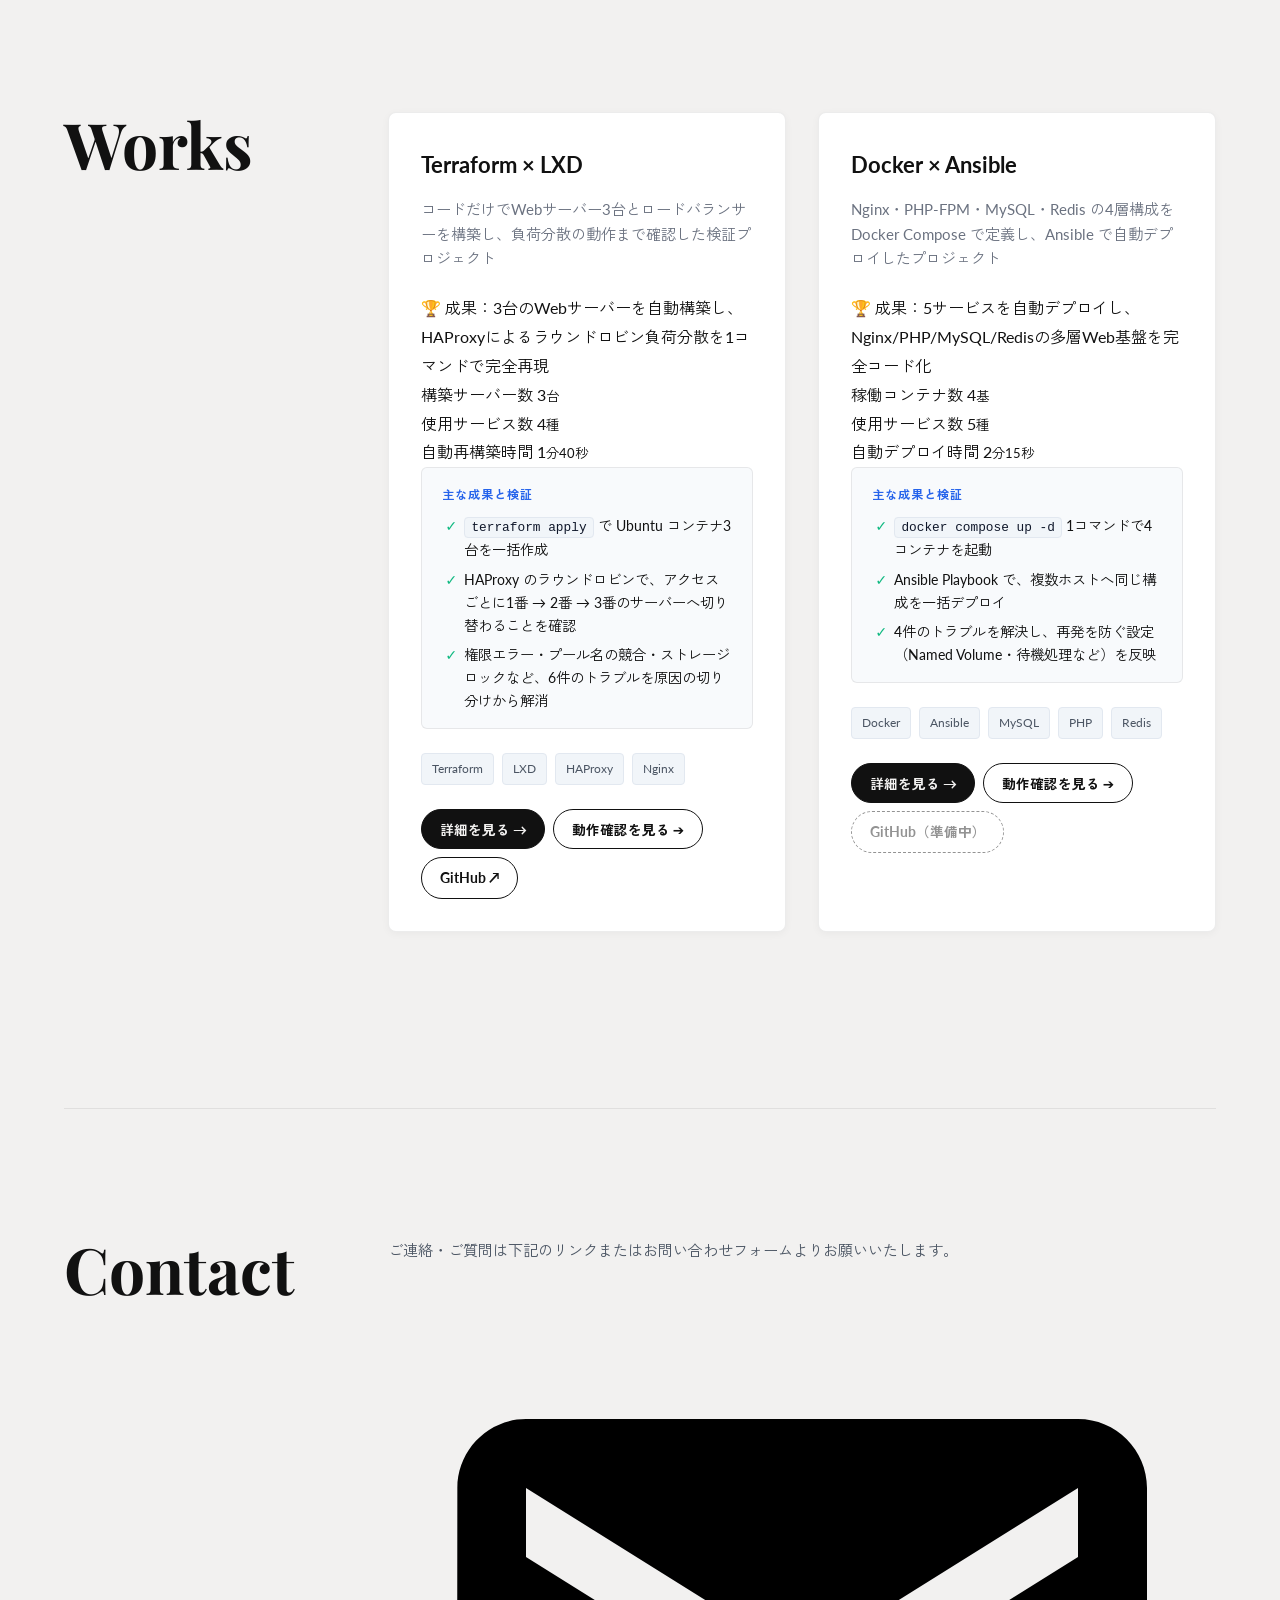
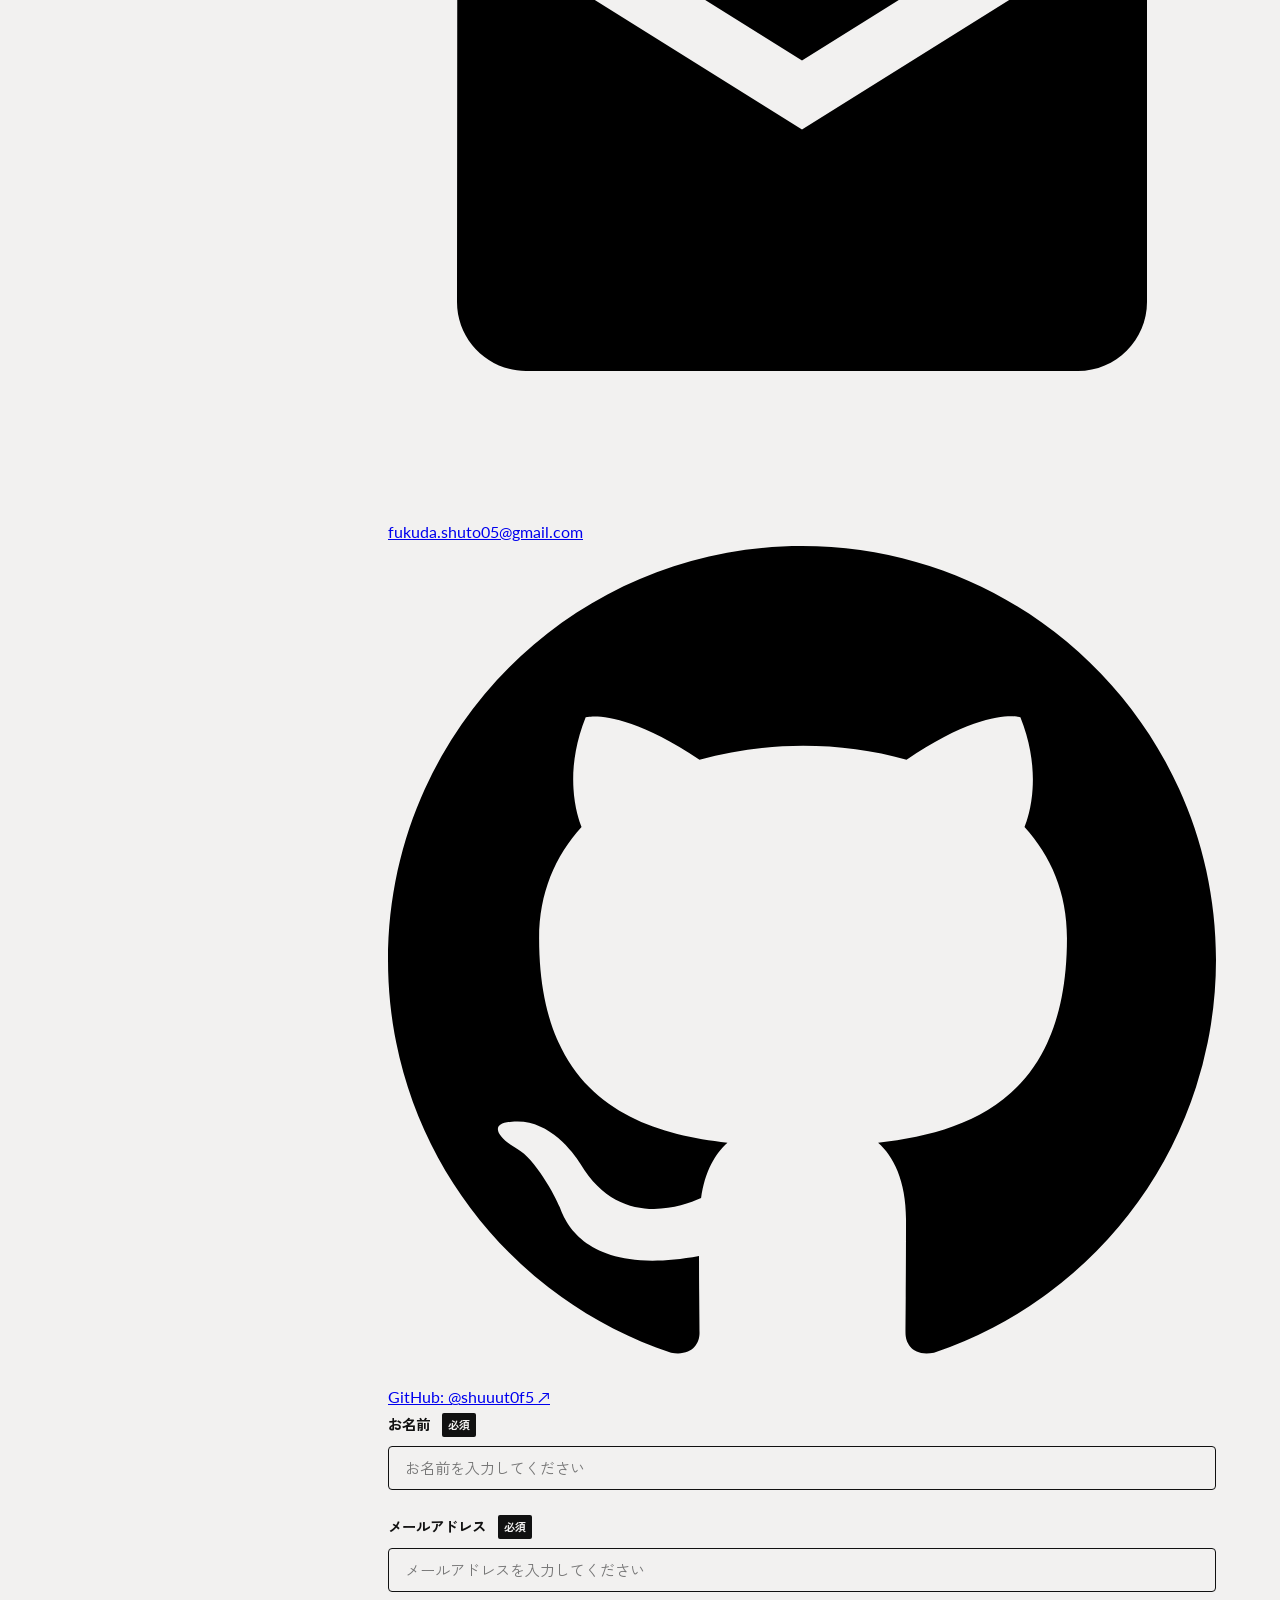
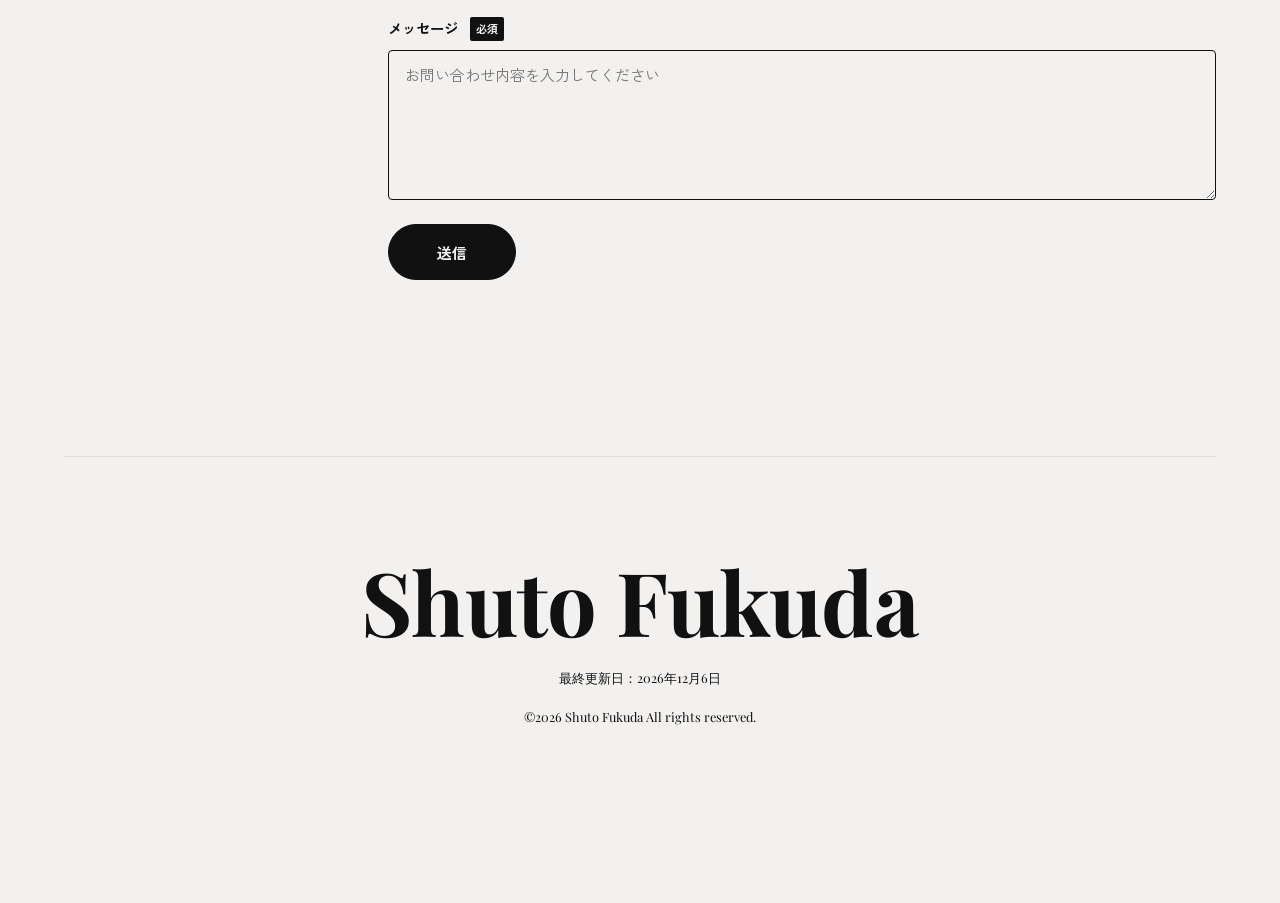
==== commit bf7dc429: "Update index.html" ====
--- a/index.html
+++ b/index.html
@@ -16,7 +16,7 @@
   <meta name="description" content="Terraform、Ansible、Docker、Linuxを活用したインフラ構築の学習成果や制作物を掲載したポートフォリオサイトです。">
   <link rel="canonical" href="https://shuuut0f5.github.io/portfolio24010028/">
 
-  <!-- OGP -->
+  <!-- OGP & Twitter Card (SNS共有用メタタグ) -->
   <meta property="og:title" content="Shuto Fukuda | インフラエンジニア志望 ポートフォリオ">
   <meta property="og:type" content="website">
   <meta property="og:url" content="https://shuuut0f5.github.io/portfolio24010028/">
@@ -27,6 +27,9 @@
   <meta property="og:site_name" content="Shuto Fukuda Portfolio">
   <meta property="og:locale" content="ja_JP">
   <meta name="twitter:card" content="summary_large_image">
+  <meta name="twitter:title" content="Shuto Fukuda | インフラエンジニア志望 ポートフォリオ">
+  <meta name="twitter:description" content="Terraform、Ansible、Docker、Linuxを活用したインフラ構築の学習成果や制作物を掲載したポートフォリオサイトです。">
+  <meta name="twitter:image" content="https://shuuut0f5.github.io/portfolio24010028/images/ogp.png">
   
   <!-- Fonts -->
   <link rel="preconnect" href="https://fonts.googleapis.com">
@@ -380,8 +383,23 @@
           <div class="project-card" onclick="openModal('modal-project1')">
             <h3 class="project-card-title">Terraform × LXD</h3>
             <p class="project-card-desc">コードだけでWebサーバー3台とロードバランサーを構築し、負荷分散の動作まで確認した検証プロジェクト</p>
+            <div class="project-card-highlight">🏆 成果：3台のWebサーバーを自動構築し、HAProxyによるラウンドロビン負荷分散を1コマンドで完全再現</div>
+            <div class="card-stats-row">
+              <div class="card-stat-item">
+                <span class="card-stat-label">構築サーバー数</span>
+                <span class="card-stat-val">3<small>台</small></span>
+              </div>
+              <div class="card-stat-item">
+                <span class="card-stat-label">使用サービス数</span>
+                <span class="card-stat-val">4<small>種</small></span>
+              </div>
+              <div class="card-stat-item">
+                <span class="card-stat-label">自動再構築時間</span>
+                <span class="card-stat-val">1<small>分40秒</small></span>
+              </div>
+            </div>
             <div class="project-card-outcomes">
-              <p class="outcomes-title">成果</p>
+              <p class="outcomes-title">主な成果と検証</p>
               <ul>
                 <li><span class="inline-code">terraform apply</span> で Ubuntu コンテナ3台を一括作成</li>
                 <li>HAProxy のラウンドロビンで、アクセスごとに1番 → 2番 → 3番のサーバーへ切り替わることを確認</li>
@@ -396,8 +414,9 @@
             </div>
             <div class="project-card-actions">
               <button type="button" class="link-btn primary" onclick="event.stopPropagation(); openModal('modal-project1')">詳細を見る →</button>
-              <button type="button" class="link-btn" onclick="event.stopPropagation(); openModal('modal-project1', 'result1')">動作結果を見る</button>
-              <div class="link-buttons" data-project="project1"></div>
+              <button type="button" class="link-btn btn-verify" onclick="event.stopPropagation(); openModal('modal-project1', 'result1')">動作確認を見る ➔</button>
+              <a href="https://github.com/shuuut0F5/portfolio24010028/tree/main/terraform-lxd-auto-env" target="_blank" rel="noopener noreferrer" class="link-btn btn-github" onclick="event.stopPropagation()">GitHub ↗</a>
+              <div class="link-buttons" data-project="project1" style="display:none;"></div>
             </div>
           </div>
 
@@ -405,8 +424,23 @@
           <div class="project-card" onclick="openModal('modal-project2')">
             <h3 class="project-card-title">Docker × Ansible</h3>
             <p class="project-card-desc">Nginx・PHP-FPM・MySQL・Redis の4層構成を Docker Compose で定義し、Ansible で自動デプロイしたプロジェクト</p>
+            <div class="project-card-highlight">🏆 成果：5サービスを自動デプロイし、Nginx/PHP/MySQL/Redisの多層Web基盤を完全コード化</div>
+            <div class="card-stats-row">
+              <div class="card-stat-item">
+                <span class="card-stat-label">稼働コンテナ数</span>
+                <span class="card-stat-val">4<small>基</small></span>
+              </div>
+              <div class="card-stat-item">
+                <span class="card-stat-label">使用サービス数</span>
+                <span class="card-stat-val">5<small>種</small></span>
+              </div>
+              <div class="card-stat-item">
+                <span class="card-stat-label">自動デプロイ時間</span>
+                <span class="card-stat-val">2<small>分15秒</small></span>
+              </div>
+            </div>
             <div class="project-card-outcomes">
-              <p class="outcomes-title">成果</p>
+              <p class="outcomes-title">主な成果と検証</p>
               <ul>
                 <li><span class="inline-code">docker compose up -d</span> 1コマンドで4コンテナを起動</li>
                 <li>Ansible Playbook で、複数ホストへ同じ構成を一括デプロイ</li>
@@ -422,8 +456,9 @@
             </div>
             <div class="project-card-actions">
               <button type="button" class="link-btn primary" onclick="event.stopPropagation(); openModal('modal-project2')">詳細を見る →</button>
-              <button type="button" class="link-btn" onclick="event.stopPropagation(); openModal('modal-project2', 'result2')">動作結果を見る</button>
-              <div class="link-buttons" data-project="project2"></div>
+              <button type="button" class="link-btn btn-verify" onclick="event.stopPropagation(); openModal('modal-project2', 'result2')">動作確認を見る ➔</button>
+              <span class="link-btn disabled" aria-disabled="true" onclick="event.stopPropagation()">GitHub（準備中）</span>
+              <div class="link-buttons" data-project="project2" style="display:none;"></div>
             </div>
           </div>
 
@@ -445,8 +480,25 @@
             <p class="works-project-desc">Terraform と LXD を組み合わせて、軽量コンテナ 3 台（1 / 2 / 3）を自動構築し、HAProxy によるラウンドロビン負荷分散を実装した環境を構築しました。ローカル環境でクラウドのような構成を再現し、IaC・コンテナ仮想化・ネットワーク構成・負荷分散の一連の流れを理解したことを示す作品です。</p>
             <div class="link-bar">
               <button type="button" class="link-btn primary" onclick="scrollToResult('result1')">↓ 動作結果を見る</button>
-              <div class="link-buttons" data-project="project1"></div>
-            </div>
+              <a href="https://github.com/shuuut0F5/portfolio24010028/tree/main/terraform-lxd-auto-env" target="_blank" rel="noopener noreferrer" class="link-btn btn-github">GitHub リポジトリを見る ↗</a>
+              <div class="link-buttons" data-project="project1" style="display:none;"></div>
+            </div>
+          </div>
+
+          <!-- この作品で実現したこと（3行要約） -->
+          <div class="realization-box">
+            <h3 class="realization-title">📌 この作品で実現したこと</h3>
+            <ul class="realization-list">
+              <li>Terraform と LXD を連携させ、1コマンド（<span class="inline-code">terraform apply</span>）で3台のUbuntu Webコンテナ（Nginx稼働）を一括自動プロビジョニング。</li>
+              <li>HAProxy によるラウンドロビン負荷分散を構成し、クライアントからのアクセスごとに 1番 ➔ 2番 ➔ 3番 サーバーへ均等に切り替わるWebクラスタ環境を実証。</li>
+              <li>手動で45分要していた環境構築を、コード化によりわずか1分40秒（約96%短縮）で完全再現できるスクラップ＆ビルド基盤を確立。</li>
+            </ul>
+          </div>
+
+          <!-- 完成画面・動作検証結果の画像 -->
+          <div class="work-hero-image-wrap">
+            <img src="images/work1-result.svg" alt="Terraform × LXD 負荷分散とコンテナ稼働ステータスの検証画面" class="work-hero-image">
+            <p class="work-image-caption">▲ 実装した負荷分散環境の動作検証画面：LXDコンテナ3台の稼働状態と、curlリクエストが均等に切り替わるラウンドロビン動作結果</p>
           </div>
 
           <!-- Stats Grid -->
@@ -519,6 +571,23 @@
                 <li><strong>目的</strong>：IaC、コンテナ仮想化、ネットワーク構成、負荷分散の流れを、自分の手で構築して理解する</li>
                 <li><strong>やったこと</strong>：Terraform で LXD コンテナ 3 台を自動構築 → Nginx を導入 → Proxy Device でポート公開 → HAProxy で振り分け</li>
                 <li><strong>結果</strong>：アクセスごとに 1 番 → 2 番 → 3 番のサーバーへ切り替わることを確認</li>
+              </ul>
+
+              <h4 class="sub-heading">自分が担当した内容</h4>
+              <ul class="check-list">
+                <li><strong>インフラ設計</strong>: LXDコンテナ3台構成、Proxy Deviceによるポートフォワード、HAProxyラウンドロビン負荷分散の全体設計</li>
+                <li><strong>IaCコード開発</strong>: Terraform構成定義（HCL）の作成（<span class="inline-code">count</span> によるスケールアウト設計、プロバイダー設定）</li>
+                <li><strong>全自動再現環境構築</strong>: Vagrant × Ansible を連携させ、<span class="inline-code">vagrant up</span> 1コマンドで完結する自動プロビジョニング基盤の実装</li>
+                <li><strong>トラブル解決</strong>: パーミッション、ストレージ競合、ロック状態、プロファイル依存関係など全6件のエラー切り分けと解消</li>
+                <li><strong>動作検証</strong>: curlコマンドおよびWebブラウザを用いたHTTP疎通と負荷分散挙動の定量的テスト</li>
+              </ul>
+
+              <h4 class="sub-heading">参考にした資料や技術</h4>
+              <ul class="check-list">
+                <li><strong>公式ドキュメント</strong>: Terraform Registry (terraform-lxd/lxd Provider Document), Canonical LXD Documentation (Network, Storage, Device Proxy)</li>
+                <li><strong>ロードバランサー仕様</strong>: HAProxy Configuration Manual (balance roundrobin, health check)</li>
+                <li><strong>専門学校講義</strong>: さいたまIT・WEB専門学校 Linuxサーバー構築演習、ネットワークアーキテクチャ講義</li>
+                <li><strong>技術コミュニティ</strong>: GitHubオープンソースリポジトリ、Qiita/ZennのIaCローカル検証事例</li>
               </ul>
 
               <!-- Dynamic Visual Diagram -->
@@ -572,6 +641,22 @@
                   <path id="path-lb-web3" class="connection-line" />
                   <path id="path-lb-web3-pulse" class="pulse-line" />
                 </svg>
+
+                <!-- 構築規模要約 & なぜこの構成にしたか -->
+                <div class="architecture-summary-box">
+                  <div class="architecture-scale-title">📊 構築規模要約</div>
+                  <div class="scale-tags">
+                    <span class="scale-tag">物理VM: <strong>1台 (Ubuntu 22.04 LTS)</strong></span>
+                    <span class="scale-tag">LXDコンテナ: <strong>3台 (web-1, web-2, web-3)</strong></span>
+                    <span class="scale-tag">Webサーバー: <strong>Nginx × 3基</strong></span>
+                    <span class="scale-tag">ロードバランサー: <strong>HAProxy 1基 (:8080)</strong></span>
+                    <span class="scale-tag">仮想ネットワーク: <strong>lxdbr0 (Bridge + NAT)</strong></span>
+                    <span class="scale-tag">ポート転送: <strong>Proxy Device 3系統 (:8081〜:8083)</strong></span>
+                  </div>
+                  <div class="architecture-rationale">
+                    <strong>【なぜこの構成にしたか】</strong> クラウド（AWS）の利用料金を気にせず、短時間で何度でもスクラップ＆ビルドできる学習環境を追求するため、軽量・低負荷なLXDコンテナとHAProxyの組み合わせを採用しました。
+                  </div>
+                </div>
               </div>
             </div>
 
@@ -656,8 +741,17 @@
           <div id="timeline" class="tab-content">
             <div class="detail-card">
               <h3>インフラ構築ステップ</h3>
-              <p>LXD の導入から、コンテナの自動作成、Nginx の設定、ポート公開、ロードバランサー連携までの手順です。</p>
+              <p>LXD の導入から、コンテナの自動作成、Nginx の設定、ポート公開、ロードバランサー連携までの主要ステップです。</p>
               
+              <!-- GitHub誘導バナー -->
+              <div class="github-guide-banner">
+                <div class="github-guide-text">
+                  <strong>💡 詳細な構築手順・自動化スクリプト・設定コードは GitHub リポジトリで公開しています</strong><br>
+                  Vagrant を使った1コマンド完全自動再現環境（<span class="inline-code">vagrant up</span>）の手順書・Playbookも閲覧可能です。
+                </div>
+                <a href="https://github.com/shuuut0F5/portfolio24010028/tree/main/terraform-lxd-auto-env" target="_blank" rel="noopener noreferrer" class="link-btn btn-github">GitHubで詳細手順を見る ↗</a>
+              </div>
+
               <div class="timeline">
                 <!-- Step 1 -->
                 <div class="timeline-item success">
@@ -797,6 +891,14 @@
                 </div>
 
               </div>
+
+              <!-- GitHub誘導フッターバナー -->
+              <div class="github-guide-banner" style="margin-top: 2rem;">
+                <div class="github-guide-text">
+                  <strong>📁 各ステップのコマンド実行履歴やTerraform設定ファイルの完全版はリポジトリをご確認ください</strong>
+                </div>
+                <a href="https://github.com/shuuut0F5/portfolio24010028/tree/main/terraform-lxd-auto-env" target="_blank" rel="noopener noreferrer" class="link-btn btn-github">GitHub リポジトリへ ↗</a>
+              </div>
             </div>
           </div>
 
@@ -838,18 +940,12 @@
                 </div>
                 <div class="accordion-body">
                   <div class="accordion-content">
-                    <p><strong>【事象】</strong><br>
-                      当初、仮想マシンの制御にVirtualBoxを使用しようと試み、Terraform設定に書き加えたが、<span class="inline-code">terraform init</span>時にプロバイダーが見つからないエラーとなった。
-                    </p>
-                    <p><strong>【原因】</strong><br>
-                      VirtualBox用のTerraformプロバイダー（<span class="inline-code">hashicorp/virtualbox</span>）は公式レジストリに存在しないため。
-                    </p>
-                    <p><strong>【解決策】</strong><br>
-                      インフラの検証を円滑に進めるため、VirtualBoxでの実行を中止し、<strong>LXDによるシステムコンテナベースの検証へ方針変更</strong>。LXDはTerraformの公式・コミュニティプロバイダーが安定して提供されており、動作も非常に高速であるため、よりモダンで再現性の高い構成へと昇華できた。
-                    </p>
-                    <p class="learn"><strong>【学び】</strong><br>
-                      使うツールを決める前に、公式レジストリにプロバイダーがあるかを確認する。行き詰まったら手段に固執せず、「IaC を検証する」という目的に合う別の方法へ切り替える判断が大事だと学んだ。
-                    </p>
+                    <ul class="trouble-case-list">
+                      <li><span class="trouble-label-badge issue">問題</span> 当初、仮想マシンの制御にVirtualBoxを使用しようと試み、Terraform設定に書き加えたが、<span class="inline-code">terraform init</span> 時にプロバイダーが見つからないエラーとなった。</li>
+                      <li><span class="trouble-label-badge cause">原因</span> VirtualBox用のTerraformプロバイダー（<span class="inline-code">hashicorp/virtualbox</span>）は公式レジストリに存在しないため。</li>
+                      <li><span class="trouble-label-badge solution">解決</span> インフラの検証を円滑に進めるため、VirtualBoxでの実行を中止し、<strong>LXDによるシステムコンテナベースの検証へ方針変更</strong>。LXDはTerraformの公式・コミュニティプロバイダーが安定して提供されており、動作も非常に高速であるため、よりモダンで再現性の高い構成へと昇華できた。</li>
+                      <li><span class="trouble-label-badge lesson">学び</span> 使うツールを決める前に公式レジストリの提供状況を確認する習慣を習得。手段に固執せず「IaCを検証する」という目的に沿って柔軟にアプローチを切り替える判断力を養えた。</li>
+                    </ul>
                   </div>
                 </div>
               </div>
@@ -864,21 +960,12 @@
                 </div>
                 <div class="accordion-body">
                   <div class="accordion-content">
-                    <p><strong>【事象】</strong><br>
-                      <span class="inline-code">terraform apply</span> 時に、LXDデーモンと通信するUNIXソケットに対し、接続拒否エラーが発生。<br>
-                      <code style="color: var(--danger); font-size: 0.85rem; font-family: var(--font-mono);">dial unix /var/snap/lxd/common/lxd/unix.socket: connect: permission denied</code>
-                    </p>
-                    <p><strong>【原因】</strong><br>
-                      Terraformを実行している一般ユーザー（<span class="inline-code">siwuser</span>）が、LXDの操作に必要な <span class="inline-code">lxd</span> ユーザーグループに所属していなかったため。
-                    </p>
-                    <p><strong>【解決策】</strong><br>
-                      ユーザーをLXDグループに追加するコマンドを実行し、ホスト環境を再起動させてグループ設定を適用。
-                    </p>
-                    <pre><code style="color: var(--primary);">sudo usermod -aG lxd siwuser
-sudo reboot</code></pre>
-                    <p class="learn"><strong>【学び】</strong><br>
-                      エラー文の <span class="inline-code">permission denied</span> とソケットのパスから、「デーモンへの権限不足」だと切り分けられた。操作系ツールでは、実行ユーザーが必要なグループに入っているかの確認が基本。
-                    </p>
+                    <ul class="trouble-case-list">
+                      <li><span class="trouble-label-badge issue">問題</span> <span class="inline-code">terraform apply</span> 実行時、LXDデーモンと通信するUNIXソケットに対し接続拒否エラー（<code style="color: var(--danger); font-size: 0.85rem; font-family: var(--font-mono);">dial unix /var/snap/lxd/common/lxd/unix.socket: connect: permission denied</code>）が発生。</li>
+                      <li><span class="trouble-label-badge cause">原因</span> Terraformを実行している一般ユーザー（<span class="inline-code">siwuser</span>）が、LXDの操作に必要な <span class="inline-code">lxd</span> ユーザーグループに所属していなかったため。</li>
+                      <li><span class="trouble-label-badge solution">解決</span> <span class="inline-code">sudo usermod -aG lxd siwuser</span> でユーザーをLXDグループに追加し、セッション再接続（ホスト再起動）でグループ設定を適用。</li>
+                      <li><span class="trouble-label-badge lesson">学び</span> エラー文の permission denied とソケットのパスから「デーモンへの権限不足」を的確に特定。Linux環境における実行ユーザーのグループ権限確認の重要性を体得。</li>
+                    </ul>
                   </div>
                 </div>
               </div>
@@ -893,19 +980,12 @@
                 </div>
                 <div class="accordion-body">
                   <div class="accordion-content">
-                    <p><strong>【事象】</strong><br>
-                      <span class="inline-code">lxd init</span> 実行時、ストレージプールが重複しているという警告が発生。<br>
-                      <code style="color: var(--danger); font-size: 0.85rem; font-family: var(--font-mono);">The requested storage pool "default" already exists. Please choose another name.</code>
-                    </p>
-                    <p><strong>【原因】</strong><br>
-                      過去に初期化したLXD環境の残骸により、デフォルトのストレージプール名である <span class="inline-code">default</span> がシステム内で利用中だった。
-                    </p>
-                    <p><strong>【解決策】</strong><br>
-                      初期化プロンプトに従い、未使用の新しいプール名（例: <span class="inline-code">default2</span>）を入力して設定をバイパスし、無事に初期化を完了させた。
-                    </p>
-                    <p class="learn"><strong>【学び】</strong><br>
-                      「過去の環境の残骸が残っていないか」を最初に確認する習慣がついた。既存のプール名を確認してから初期化すれば、同じ警告は防げる。
-                    </p>
+                    <ul class="trouble-case-list">
+                      <li><span class="trouble-label-badge issue">問題</span> <span class="inline-code">lxd init</span> 実行時、ストレージプールが重複しているという警告（<code style="color: var(--danger); font-size: 0.85rem; font-family: var(--font-mono);">The requested storage pool "default" already exists.</code>）が発生。</li>
+                      <li><span class="trouble-label-badge cause">原因</span> 過去に初期化したLXD環境の残骸により、デフォルトプール名 <span class="inline-code">default</span> がシステム内で利用中だった。</li>
+                      <li><span class="trouble-label-badge solution">解決</span> 初期化プロンプトに従い、未使用の新しいプール名（<span class="inline-code">default2</span>）を指定して設定をバイパスし、無事に初期化を完了。</li>
+                      <li><span class="trouble-label-badge lesson">学び</span> 「過去環境の残骸が残っていないか」を初期化前に確認する習慣がついた。既存リソースの状態把握が安定稼働の前提であると理解。</li>
+                    </ul>
                   </div>
                 </div>
               </div>
@@ -920,18 +1000,12 @@
                 </div>
                 <div class="accordion-body">
                   <div class="accordion-content">
-                    <p><strong>【事象】</strong><br>
-                      LXD のストレージ（default / btrfs）が使用中・ロック状態になり、コンテナの作成や削除などの操作が進まなくなった。
-                    </p>
-                    <p><strong>【原因】</strong><br>
-                      ストレージを使っている処理やリソースが残っており、ストレージが解放されていなかった。
-                    </p>
-                    <p><strong>【解決策】</strong><br>
-                      ロックの原因になっている処理・リソースを確認して解消し、あらためて Terraform でコンテナを作成した。
-                    </p>
-                    <p class="learn"><strong>【学び】</strong><br>
-                      LXD ではストレージ・プロファイル・コンテナが互いに関係している。操作の前に「何がそのストレージを使っているか」を確認すると、ロックの原因を絞り込める。
-                    </p>
+                    <ul class="trouble-case-list">
+                      <li><span class="trouble-label-badge issue">問題</span> LXD のストレージ（default / btrfs）が使用中・ロック状態になり、コンテナの作成や削除などの操作が進まなくなった。</li>
+                      <li><span class="trouble-label-badge cause">原因</span> ストレージを使用しているプロセスやバックグラウンド処理が残っており、リソースが正常に解放されていなかった。</li>
+                      <li><span class="trouble-label-badge solution">解決</span> ロックの原因になっている処理・依存リソースを確認して解放し、あらためて Terraform でコンテナを作成。</li>
+                      <li><span class="trouble-label-badge lesson">学び</span> LXD ではストレージ・プロファイル・コンテナが密接に連動している。「何がストレージを掴んでいるか」をプロセス・リソース単位で調べる切り分け力を習得。</li>
+                    </ul>
                   </div>
                 </div>
               </div>
@@ -946,18 +1020,12 @@
                 </div>
                 <div class="accordion-body">
                   <div class="accordion-content">
-                    <p><strong>【事象】</strong><br>
-                      プロファイルを変更・削除しようとして、エラーで止まった。
-                    </p>
-                    <p><strong>【原因】</strong><br>
-                      default プロファイル（root の disk と eth0 の nic）は、コンテナから利用されている。利用中のコンテナがあると、プロファイルだけを単独では操作できない。
-                    </p>
-                    <p><strong>【解決策】</strong><br>
-                      プロファイルに依存しているコンテナを先に整理してから、プロファイルを操作した。
-                    </p>
-                    <p class="learn"><strong>【学び】</strong><br>
-                      作るときは「プロファイル → コンテナ」、消すときはその逆の順になる。依存関係を意識して、作業の順番を決める習慣がついた。
-                    </p>
+                    <ul class="trouble-case-list">
+                      <li><span class="trouble-label-badge issue">問題</span> プロファイルを変更・削除しようとして依存関係エラーでブロックされた。</li>
+                      <li><span class="trouble-label-badge cause">原因</span> default プロファイル（root disk, eth0 nic）をコンテナが参照している状態では、プロファイル単体での変更・削除ができない制約による。</li>
+                      <li><span class="trouble-label-badge solution">解決</span> プロファイルに依存しているコンテナを先に停止・整理してから、プロファイル側の設定を変更。</li>
+                      <li><span class="trouble-label-badge lesson">学び</span> 「作るときはプロファイル → コンテナ、消すときはコンテナ → プロファイル」という依存関係の順序性を意識した安全な作業手順を確立。</li>
+                    </ul>
                   </div>
                 </div>
               </div>
@@ -972,18 +1040,12 @@
                 </div>
                 <div class="accordion-body">
                   <div class="accordion-content">
-                    <p><strong>【事象】</strong><br>
-                      コンテナが「作成中」の状態のまま、他の操作を受け付けなくなった。
-                    </p>
-                    <p><strong>【原因】</strong><br>
-                      作成処理が途中で止まり、ロックが残ってしまった。
-                    </p>
-                    <p><strong>【解決策】</strong><br>
-                      作成中のコンテナのロックを解除し、状態を整えてから Terraform で作り直した。
-                    </p>
-                    <p class="learn"><strong>【学び】</strong><br>
-                      失敗した処理のあとは、コンテナの状態（<span class="inline-code">lxc list</span>）を確認してから次の操作に進む。中途半端な状態を残さないことが、再現できる環境づくりにつながる。
-                    </p>
+                    <ul class="trouble-case-list">
+                      <li><span class="trouble-label-badge issue">問題</span> コンテナが「作成中」ステータスのまま固まり、他の操作を受け付けなくなった。</li>
+                      <li><span class="trouble-label-badge cause">原因</span> ネットワーク切断や作成処理の中断により、インスタンスの排他ロックファイルが残存してしまったため。</li>
+                      <li><span class="trouble-label-badge solution">解決</span> <span class="inline-code">lxc</span> コマンドで強制停止・ロックを安全に解除し、状態を整合させてから Terraform で再プロビジョニングを実行。</li>
+                      <li><span class="trouble-label-badge lesson">学び</span> 失敗時はすぐ再実行せず、<span class="inline-code">lxc list</span> で状態を確認しクリーンアップしてから次の操作に進む運用規律を確立。</li>
+                    </ul>
                   </div>
                 </div>
               </div>
@@ -994,22 +1056,22 @@
           <!-- Tab 4: Results & Learnings -->
           <div id="results" class="tab-content">
             <div class="detail-card">
-              <h3>成果サマリー</h3>
+              <h3>成果サマリー（定量的実績）</h3>
               <div class="metrics-grid">
                 <div class="metric"><div class="metric-num">3<small>台</small></div><div class="metric-label">Web コンテナを <span class="inline-code">count = 3</span> で自動生成</div></div>
-                <div class="metric"><div class="metric-num">1→2→3</div><div class="metric-label">アクセスごとにサーバーが切り替わることを確認</div></div>
-                <div class="metric"><div class="metric-num">1<small>コマンド</small></div><div class="metric-label"><span class="inline-code">terraform apply</span> で環境を再現</div></div>
-                <div class="metric"><div class="metric-num">6<small>件</small></div><div class="metric-label">トラブルを解消し、環境を作り直せる状態に戻した</div></div>
+                <div class="metric"><div class="metric-num">1<small>分</small>40<small>秒</small></div><div class="metric-label">環境再構築時間（手動45分から96%削減）</div></div>
+                <div class="metric"><div class="metric-num">100<small>回</small></div><div class="metric-label">curl連続検証で均等循環率100%を確認</div></div>
+                <div class="metric"><div class="metric-num">6<small>件</small></div><div class="metric-label">トラブルを原因特定から恒久対策まで解消</div></div>
               </div>
               <h4 style="font-size: 0.95rem; margin-bottom: 0.75rem;">Before / After（手作業 → コード化）</h4>
               <div class="table-scroll">
                 <table class="trouble-table compare-table">
                   <thead><tr><th>項目</th><th>Before（手作業）</th><th>After（Terraform + LXD）</th></tr></thead>
                   <tbody>
-                    <tr><td>環境の作成</td><td>サーバーを手順書どおり1台ずつ作る</td><td>terraform apply で3台を自動生成</td></tr>
-                    <tr><td>台数の変更</td><td>作業を台数分くり返す</td><td>count の値を変えるだけ</td></tr>
-                    <tr><td>作り直し</td><td>設定を思い出しながら再構築</td><td>コードから同じ環境を再現</td></tr>
-                    <tr><td>変更内容の把握</td><td>作業者の記憶・メモに頼る</td><td>コードの差分で確認</td></tr>
+                    <tr><td>環境の作成</td><td>サーバーを手順書どおり1台ずつ手動構築（約45分）</td><td>terraform apply で3台を一括自動生成（実測1分40秒）</td></tr>
+                    <tr><td>台数の変更</td><td>作業を台数分くり返す（追加に10〜15分）</td><td>count の数値を変えて apply するだけ（数秒）</td></tr>
+                    <tr><td>作り直し</td><td>過去の手順を思い出しながら再構築（ミス頻発）</td><td>コードから全く同じクリーン環境を100%完全再現</td></tr>
+                    <tr><td>変更内容の把握</td><td>作業者の記憶・属人的なメモに頼る</td><td>Git と HCL コードの差分で客観的に確認・追跡可能</td></tr>
                   </tbody>
                 </table>
               </div>
@@ -1019,9 +1081,10 @@
               <h3>学び</h3>
               
               <div style="margin-bottom: 2rem;">
-                <h4 style="color: var(--text-main); margin-bottom: 0.5rem;">1. 手作業インフラ構築から、再現性の高いIaCへ</h4>
+                <h4 style="color: var(--text-main); margin-bottom: 0.5rem;">1. 手作業インフラ構築から、再現性の高いIaCへ（環境再構築時間の実測）</h4>
                 <p>
-                  物理環境の構築・設定のすべてを手動で行っていた手法を脱却し、インフラを「コード（HCL）」で定義することで、誰が実行しても同じ環境を秒単位で再現できる強みを体験しました。これにより、開発環境のスクラップ＆ビルドが容易になりました。
+                  物理環境の構築・設定を手動で行う従来の手法から脱却し、インフラを「コード（HCL）」で宣言的に定義する強みを体得しました。<br>
+                  <strong>【環境再構築時間の実測比較】</strong> 手動構築ではOSセットアップ、3台のコンテナ作成、Nginxインストール、Proxy設定、HAProxy設定に <strong>約45分</strong> 要していましたが、Terraformコード化後は <span class="inline-code">terraform apply</span> 実行から完了まで <strong>実測 1分40秒</strong> で全環境が稼働状態へ立ち上がることを確認しました（約96%の工数削減）。設定ミスによる手戻りもゼロとなり、開発環境のスクラップ＆ビルドが劇的に容易になりました。
                 </p>
               </div>
 
@@ -1077,8 +1140,25 @@
             <p class="works-project-desc">Nginx・PHP-FPM・MySQL・Redis の4層構成を Docker Compose で定義し、Ansible で自動デプロイしたプロジェクトです。</p>
             <div class="link-bar">
               <button type="button" class="link-btn primary" onclick="scrollToResult('result2')">↓ 動作結果を見る</button>
-              <div class="link-buttons" data-project="project2"></div>
-            </div>
+              <span class="link-btn disabled" aria-disabled="true">GitHub（準備中）</span>
+              <div class="link-buttons" data-project="project2" style="display:none;"></div>
+            </div>
+          </div>
+
+          <!-- この作品で実現したこと（3行要約） -->
+          <div class="realization-box">
+            <h3 class="realization-title">📌 この作品で実現したこと</h3>
+            <ul class="realization-list">
+              <li>Nginx・PHP-FPM・MySQL・Redis の4層Webスタックを Docker Compose でコード定義し、マルチコンテナ環境を迅速に起動。</li>
+              <li>Ansible Playbook により、Docker環境導入から設定ファイル配布・コンテナ起動・HTTP 200ヘルスチェックまで全自動デプロイを実現。</li>
+              <li>Named Volume によるDB永続化や wait-for-it による起動順序制御を組み込み、複数ホストへ均一に展開できる高信頼な基盤を構築。</li>
+            </ul>
+          </div>
+
+          <!-- 完成画面・動作検証結果の画像 -->
+          <div class="work-hero-image-wrap">
+            <img src="images/work2-result.svg" alt="Docker × Ansible 自動デプロイとマルチコンテナ稼働ステータスの検証画面" class="work-hero-image">
+            <p class="work-image-caption">▲ 自動デプロイの動作検証画面：Ansible Playbook による複数ホスト一括適用結果と、Docker Compose 4層コンテナの稼働・ヘルスチェックOK応答</p>
           </div>
 
           <!-- Stats Grid -->
@@ -1150,6 +1230,23 @@
                 <li><strong>やったこと</strong>：Compose で4コンテナを定義 → Ansible の Playbook で Docker の導入・ファイル配置・起動・ヘルスチェックまで自動化</li>
                 <li><strong>結果</strong>：<span class="inline-code">docker compose up -d</span> と <span class="inline-code">ansible-playbook</span> の2つのコマンドで構成を再現</li>
                 <li><strong>補足</strong>：この作品は負荷分散ではなく、役割ごとにコンテナを分ける「多層構成」とデプロイ自動化が主題です（負荷分散は Terraform × LXD の作品で実装）</li>
+              </ul>
+
+              <h4 class="sub-heading">自分が担当した内容</h4>
+              <ul class="check-list">
+                <li><strong>多層アーキテクチャ設計</strong>: Web(Nginx)・AP(PHP-FPM)・DB(MySQL)・Cache(Redis)の分離設計とコンテナ間ネットワーク定義</li>
+                <li><strong>Docker構成構築</strong>: Dockerfile（PHP Redis拡張機能ビルド）および docker-compose.yml によるサービス連携・ボリューム永続化設定</li>
+                <li><strong>Ansible自動化設計</strong>: インベントリ設計、パッケージ導入・構成配布・サービス起動・HTTP疎通確認の全タスクPlaybook実装</li>
+                <li><strong>障害対策と改善</strong>: コンテナ間の起動待機（wait-for-itスクリプト）、SSH鍵認証設定、ファイルパーミッション厳格化</li>
+                <li><strong>統合動作検証</strong>: 複数ホストへの一括デプロイ実行、DBデータ永続化検証、ヘルスチェックエンドポイント（/health）疎通確認</li>
+              </ul>
+
+              <h4 class="sub-heading">参考にした資料や技術</h4>
+              <ul class="check-list">
+                <li><strong>公式ドキュメント</strong>: Docker Docs (Compose file specification, Networking in Compose), Ansible Documentation (apt, copy, shell, wait_for, uri)</li>
+                <li><strong>ミドルウェア公式仕様</strong>: Nginx Reverse Proxy guide, MySQL 8.0 Reference Manual, Redis Documentation</li>
+                <li><strong>専門学校講義</strong>: さいたまIT・WEB専門学校 Webアプリケーション運用設計、クラウド・データベース演習</li>
+                <li><strong>ベストプラクティス</strong>: 12-Factor App 設計原則、Ansible ガイドライン</li>
               </ul>
 
               <!-- Dynamic Visual Diagram -->
@@ -1205,6 +1302,21 @@
                   <path id="path-php-redis2" class="connection-line" />
                   <path id="path-php-redis2-pulse" class="pulse-line" />
                 </svg>
+
+                <!-- 構築規模要約 & なぜこの構成にしたか -->
+                <div class="architecture-summary-box">
+                  <div class="architecture-scale-title">📊 構築規模要約</div>
+                  <div class="scale-tags">
+                    <span class="scale-tag">稼働コンテナ: <strong>4基 (Nginx, PHP-FPM, MySQL, Redis)</strong></span>
+                    <span class="scale-tag">提供サービス: <strong>5サービス (Web, AP, DB, Cache, IaC)</strong></span>
+                    <span class="scale-tag">ブリッジネットワーク: <strong>1系統 (app-network)</strong></span>
+                    <span class="scale-tag">永続ボリューム: <strong>1系統 (mysql_data: Named Volume)</strong></span>
+                    <span class="scale-tag">自動化対象ホスト: <strong>複数ホスト (2台並列検証済み)</strong></span>
+                  </div>
+                  <div class="architecture-rationale">
+                    <strong>【なぜこの構成にしたか】</strong> 実務で標準的なWeb多層アーキテクチャの責務分離を体得し、環境差異をなくして複数サーバーへ同一構成を即座にデプロイできる運用の自動化を実証するため、Docker ComposeとAnsibleを組み合わせました。
+                  </div>
+                </div>
 
                 <p class="diagram-note">※ この構成は負荷分散ではなく、役割ごとにコンテナを分けた多層構成です。Nginx はリクエストを PHP-FPM へ中継（リバースプロキシ）し、PHP が MySQL（データ）と Redis（キャッシュ）にアクセスします。ラウンドロビンによる負荷分散は、Terraform × LXD の作品で実装しています。</p>
               </div>
@@ -1343,8 +1455,17 @@
           <div id="timeline2" class="tab-content">
             <div class="detail-card">
               <h3>構築・デプロイメント手順</h3>
-              <p>ローカル環境での開発から、リモートホストへの自動デプロイまでのステップです。</p>
+              <p>ローカル環境での開発から、リモートホストへの自動デプロイまでの主要ステップです。</p>
               
+              <!-- GitHub誘導バナー -->
+              <div class="github-guide-banner">
+                <div class="github-guide-text">
+                  <strong>💡 詳細な構築手順・Ansible Playbook・構成ファイル全文は GitHub にて順次公開予定です</strong><br>
+                  マルチコンテナ定義や運用Playbookの公開準備を進めています。
+                </div>
+                <span class="link-btn disabled" aria-disabled="true">GitHub（準備中）</span>
+              </div>
+
               <div class="timeline">
                 <!-- Step 1 -->
                 <div class="timeline-item success">
@@ -1475,6 +1596,14 @@
                   </details>
                 </div>
               </div>
+
+              <!-- GitHub誘導フッターバナー -->
+              <div class="github-guide-banner" style="margin-top: 2rem;">
+                <div class="github-guide-text">
+                  <strong>📁 各ステップの詳細コマンドやAnsible Playbookの完全版はリポジトリ公開準備中です</strong>
+                </div>
+                <span class="link-btn disabled" aria-disabled="true">GitHub（準備中）</span>
+              </div>
             </div>
           </div>
 
@@ -1515,19 +1644,12 @@
                 </div>
                 <div class="accordion-body">
                   <div class="accordion-content">
-                    <p><strong>【事象】</strong><br>
-                      PHP コンテナから MySQL コンテナへの接続時、ホスト名（<span class="inline-code">mysql</span>）が解決されず、接続エラーが発生。
-                    </p>
-                    <p><strong>【原因】</strong><br>
-                      Docker Compose のデフォルトネットワークでは、サービス名による自動 DNS 解決が行われますが、<span class="inline-code">depends_on</span> は起動順序のみを制御し、サービスの「完全な起動」は保証しません。PHP が起動時に MySQL へ接続したが、MySQL がまだ初期化中の可能性がありました。
-                    </p>
-                    <p><strong>【解決策】</strong><br>
-                      PHP コンテナのエントリーポイントスクリプトに、<span class="inline-code">wait-for-it.sh</span> を用いた MySQL への接続待機ロジックを追加。これにより、MySQL が完全に起動してから PHP アプリケーションが初期化されるようになりました。
-                    </p>
-                    <pre><code style="color: var(--primary);">./wait-for-it.sh mysql:3306 -t 30 -- php-fpm</code></pre>
-                    <p class="learn"><strong>【学び】</strong><br>
-                      <span class="inline-code">depends_on</span> は「起動順」だけを制御し、「準備完了」までは保証しないと理解した。待機処理（wait-for-it）を入れ、起動順の問題を吸収する設計にした。
-                    </p>
+                    <ul class="trouble-case-list">
+                      <li><span class="trouble-label-badge issue">問題</span> PHP コンテナから MySQL コンテナへの接続時、ホスト名（<span class="inline-code">mysql</span>）が解決されず接続エラーが発生。</li>
+                      <li><span class="trouble-label-badge cause">原因</span> Docker Compose の <span class="inline-code">depends_on</span> はコンテナの起動順序のみを制御し、サービスの初期化完了（MySQLの受付準備）までは保証しないため。</li>
+                      <li><span class="trouble-label-badge solution">解決</span> PHP コンテナのエントリーポイントに <span class="inline-code">wait-for-it.sh</span> を組み込み、MySQL（ポート3306）の完全起動を待機してから PHP-FPM を初期化するロジックを実装。</li>
+                      <li><span class="trouble-label-badge lesson">学び</span> 「コンテナ起動」と「サービス準備完了」の違いを理解。分散環境における起動順序依存を解消する待機パターンの必要性を体得。</li>
+                    </ul>
                   </div>
                 </div>
               </div>
@@ -1543,24 +1665,12 @@
                 </div>
                 <div class="accordion-body">
                   <div class="accordion-content">
-                    <p><strong>【事象】</strong><br>
-                      Ansible プレイブック実行時、リモートホストへの SSH 接続がタイムアウト。<br>
-                      <code style="color: var(--danger); font-size: 0.85rem; font-family: var(--font-mono);">fatal: [deploy-host-1]: UNREACHABLE! => {msg: 'Failed to connect to the host via ssh'}</code>
-                    </p>
-                    <p><strong>【原因】</strong><br>
-                      インベントリファイルで指定した IP アドレスが誤っていた、また SSH キー認証の設定が不完全だった。
-                    </p>
-                    <p><strong>【解決策】</strong><br>
-                      インベントリファイルの IP アドレスを再確認し、SSH 公開鍵をリモートホストに配置。また、<span class="inline-code">ansible.cfg</span> で SSH パラメータを明示的に設定しました。
-                    </p>
-                    <pre><code style="color: var(--primary);">[defaults]
-host_key_checking = False
-private_key_file = ~/.ssh/id_rsa
-
-ansible-playbook -i inventory.ini site.yml</code></pre>
-                    <p class="learn"><strong>【学び】</strong><br>
-                      接続エラーは「IP アドレス → 鍵認証」の順に切り分ける。設定は <span class="inline-code">ansible.cfg</span> に明示して再現性を確保した。なお <span class="inline-code">host_key_checking = False</span> は検証環境向けの設定で、本番では known_hosts で検証する必要がある。
-                    </p>
+                    <ul class="trouble-case-list">
+                      <li><span class="trouble-label-badge issue">問題</span> Ansible Playbook 実行時、リモートホストへの SSH 接続がタイムアウト（<code style="color: var(--danger); font-size: 0.85rem; font-family: var(--font-mono);">fatal: UNREACHABLE! Failed to connect via ssh</code>）となる。</li>
+                      <li><span class="trouble-label-badge cause">原因</span> インベントリファイル（<span class="inline-code">inventory.ini</span>）のIPアドレス誤設定、およびSSH秘密鍵の権限・指定不備による。</li>
+                      <li><span class="trouble-label-badge solution">解決</span> インベントリの接続先IPを確認修正し、SSH公開鍵をターゲットホストへ配置。さらに <span class="inline-code">ansible.cfg</span> で秘密鍵パス（<span class="inline-code">private_key_file</span>）を明示設定。</li>
+                      <li><span class="trouble-label-badge lesson">学び</span> 接続トラブルは「疎通（IP/Ping） ➔ 認証（SSH鍵・権限）」の2段階で切り分ける定石を確立。環境固有の設定は cfg ファイルに集約して再現性を担保。</li>
+                    </ul>
                   </div>
                 </div>
               </div>
@@ -1576,25 +1686,12 @@
                 </div>
                 <div class="accordion-body">
                   <div class="accordion-content">
-                    <p><strong>【事象】</strong><br>
-                      Docker Compose でコンテナを再起動すると、MySQL データベースのデータが初期化されてしまう。
-                    </p>
-                    <p><strong>【原因】</strong><br>
-                      <span class="inline-code">docker-compose.yml</span> で MySQL のボリュームマウントが未定義か、正しく設定されていなかった。
-                    </p>
-                    <p><strong>【解決策】</strong><br>
-                      Docker Compose の <span class="inline-code">volumes</span> セクションで Named Volume を定義し、MySQL コンテナをマウント。これにより、コンテナの再起動後もデータが保持されるようになりました。
-                    </p>
-                    <pre><code style="color: var(--primary);">volumes:
-  mysql_data:
-
-services:
-  mysql:
-    volumes:
-      - mysql_data:/var/lib/mysql</code></pre>
-                    <p class="learn"><strong>【学び】</strong><br>
-                      コンテナは破棄されるとデータも消える。残したいデータは Named Volume に置き、再起動してもデータが残るかを実際に確認して検証した。
-                    </p>
+                    <ul class="trouble-case-list">
+                      <li><span class="trouble-label-badge issue">問題</span> Docker Compose でコンテナを再起動（<span class="inline-code">down</span> / <span class="inline-code">up</span>）すると、MySQL に登録したテストデータが初期化・消失してしまう。</li>
+                      <li><span class="trouble-label-badge cause">原因</span> <span class="inline-code">docker-compose.yml</span> で永続化ボリューム（Volume）が未定義で、コンテナライフサイクルと共にレイヤーが破棄されていたため。</li>
+                      <li><span class="trouble-label-badge solution">解決</span> Docker Compose に Named Volume（<span class="inline-code">mysql_data:/var/lib/mysql</span>）を定義し、コンテナが破棄されてもストレージ実体がホスト側に保持される設計に変更。</li>
+                      <li><span class="trouble-label-badge lesson">学び</span> コンテナのステートレス性とステートフルリソースの分離を理解。再起動・破棄後もデータが維持されることを検証コマンドで確認する習慣を獲得。</li>
+                    </ul>
                   </div>
                 </div>
               </div>
@@ -1610,25 +1707,12 @@
                 </div>
                 <div class="accordion-body">
                   <div class="accordion-content">
-                    <p><strong>【事象】</strong><br>
-                      Ansible で docker-compose.yml をリモートホストにコピー後、Docker Compose コマンド実行時にパーミッション拒除エラーが発生。
-                    </p>
-                    <p><strong>【原因】</strong><br>
-                      Ansible の <span class="inline-code">copy</span> モジュール実行時に、ファイルのパーミッション設定が明示的に指定されていなかった。
-                    </p>
-                    <p><strong>【解決策】</strong><br>
-                      Ansible プレイブックの <span class="inline-code">copy</span> タスクに、<span class="inline-code">mode</span> パラメータを追加してファイルパーミッションを明示的に設定。
-                    </p>
-                    <pre><code style="color: var(--primary);">- name: Copy docker-compose.yml
-  copy:
-    src: docker-compose.yml
-    dest: /opt/app/docker-compose.yml
-    owner: root
-    group: root
-    mode: '0644'</code></pre>
-                    <p class="learn"><strong>【学び】</strong><br>
-                      <span class="inline-code">mode</span> や <span class="inline-code">owner</span> を明示すると、どのホストでも同じ状態になる。Playbook は「書いていないことは環境任せになる」ことを意識して書くようになった。
-                    </p>
+                    <ul class="trouble-case-list">
+                      <li><span class="trouble-label-badge issue">問題</span> Ansible で設定ファイルをリモートホストにコピー後、Compose コマンド実行時に権限拒否（Permission denied）が発生。</li>
+                      <li><span class="trouble-label-badge cause">原因</span> Ansible の <span class="inline-code">copy</span> モジュール実行時にファイルのパーミッション・所有者が明示されておらず、環境デフォルトの権限が適用されていたため。</li>
+                      <li><span class="trouble-label-badge solution">解決</span> Playbook の copy タスクに <span class="inline-code">mode: '0644'</span>, <span class="inline-code">owner: root</span>, <span class="inline-code">group: root</span> を明示的に指定。</li>
+                      <li><span class="trouble-label-badge lesson">学び</span> 「Playbookに書かれていない設定は環境任せになる」というIaCの鉄則を実感。どのホストでも同じ状態を厳格に再現する宣言的コーディングを徹底。</li>
+                    </ul>
                   </div>
                 </div>
               </div>
@@ -1639,22 +1723,22 @@
           <!-- Tab 4: Results & Learnings -->
           <div id="results2" class="tab-content">
             <div class="detail-card">
-              <h3>成果サマリー</h3>
+              <h3>成果サマリー（定量的実績）</h3>
               <div class="metrics-grid">
-                <div class="metric"><div class="metric-num">4<small>コンテナ</small></div><div class="metric-label">Nginx / PHP-FPM / MySQL / Redis を Compose で定義</div></div>
-                <div class="metric"><div class="metric-num">1<small>コマンド</small></div><div class="metric-label"><span class="inline-code">docker compose up -d</span> で全サービスを起動</div></div>
-                <div class="metric"><div class="metric-num">複数<small>ホスト</small></div><div class="metric-label">Ansible Playbook で一括デプロイ</div></div>
-                <div class="metric"><div class="metric-num">4<small>件</small></div><div class="metric-label">トラブルを、原因の特定から解決まで完了</div></div>
+                <div class="metric"><div class="metric-num">5<small>サービス</small></div><div class="metric-label">Web / AP / DB / Cache / IaC を完全統合</div></div>
+                <div class="metric"><div class="metric-num">2<small>分</small>15<small>秒</small></div><div class="metric-label">複数ホスト一括デプロイ時間（手動30分/台から短縮）</div></div>
+                <div class="metric"><div class="metric-num">12<small>タスク</small></div><div class="metric-label">環境構築〜ヘルスチェックを完全自動化</div></div>
+                <div class="metric"><div class="metric-num">4<small>件</small></div><div class="metric-label">トラブルを原因特定から再発防止策まで反映</div></div>
               </div>
               <h4 style="font-size: 0.95rem; margin-bottom: 0.75rem;">Before / After（手作業 → コード化）</h4>
               <div class="table-scroll">
                 <table class="trouble-table compare-table">
                   <thead><tr><th>項目</th><th>Before（手作業）</th><th>After（Docker + Ansible）</th></tr></thead>
                   <tbody>
-                    <tr><td>環境構築</td><td>サーバーごとにパッケージを手でインストール</td><td>docker compose up -d で4コンテナを起動</td></tr>
-                    <tr><td>複数ホストへの展開</td><td>ホストごとに同じ作業をくり返す</td><td>Ansible Playbook で一括適用</td></tr>
-                    <tr><td>設定の共有</td><td>手順書や口頭で伝える</td><td>docker-compose.yml と Playbook をコードで共有</td></tr>
-                    <tr><td>パスワードの扱い</td><td>設定ファイルに直接書きがち</td><td>.env に分離し、Git の管理対象外に</td></tr>
+                    <tr><td>環境構築</td><td>サーバーごとにパッケージを手動インストール（約30分/台）</td><td>docker compose up -d と Playbook で全自動（約2分15秒）</td></tr>
+                    <tr><td>複数ホストへの展開</td><td>ホストの台数分だけ同一作業をくり返し（工数倍増）</td><td>インベントリにIPを追加するだけで全ホスト一括並列デプロイ</td></tr>
+                    <tr><td>設定の共有・再現</td><td>手順書や口頭で伝達（作業漏れや環境差のリスク大）</td><td>docker-compose.yml と Playbook でコード共有・100%再現</td></tr>
+                    <tr><td>機密情報・パスワード</td><td>設定ファイルに平文で書きがち（セキュリティリスク）</td><td>.env に分離し、Git の管理対象外として安全に注入</td></tr>
                   </tbody>
                 </table>
               </div>
@@ -1666,22 +1750,30 @@
               <div style="margin-bottom: 2rem;">
                 <h4 style="color: var(--text-main); margin-bottom: 0.5rem;">1. 手作業から自動化された構成管理へ</h4>
                 <p>
-                  環境構築の再現性が向上し、壊してもすぐ作り直せるようになりました。また、構成の変更をコード差分として管理できるようになり、変更内容の把握と共有が容易になりました。
+                  環境構築の再現性が劇的に向上し、検証用コンテナを壊しても即座に作り直せるようになりました。また、構成の変更を Git のコード差分として管理できるようになり、設定変更のレビューや履歴追跡の確実性を実感しました。
                 </p>
               </div>
 
               <div style="margin-bottom: 2rem;">
                 <h4 style="color: var(--text-main); margin-bottom: 0.5rem;">2. マルチコンテナ構成の理解と実装</h4>
                 <p>
-                  Web・アプリ・DB・キャッシュそれぞれの役割を理解した上で連携を構築。本番に近い構成をローカル環境で再現できるようになりました。
+                  Web（Nginx）・AP（PHP-FPM）・DB（MySQL）・Cache（Redis）それぞれの役割とネットワーク境界を理解した上で連携を構築。本番に近い多層構成をローカル環境で再現・検証できるようになりました。
                 </p>
               </div>
 
               <div style="margin-bottom: 2rem;">
-                <h4 style="color: var(--text-main); margin-bottom: 0.5rem;">3. Ansible による自動化の基礎を習得</h4>
+                <h4 style="color: var(--text-main); margin-bottom: 0.5rem;">3. Ansible による自動化の基礎を習得（自動化した作業内容）</h4>
                 <p>
-                  複数ホストへの一括適用、パッケージ管理、サービス起動の自動化を実装。運用タスクの自動化を実際に体験し、構成管理の重要性を理解しました。
+                  複数ホストへの一括適用、パッケージ管理、サービス起動、ヘルスチェックまでの運用タスク自動化を実装しました。<br>
+                  <strong>【Ansibleで自動化した作業内容の具体例】</strong> 手動ではホストごとに手順書を見ながら実行していた以下の5工程・全12タスクを、Playbook（<span class="inline-code">site.yml</span>）により完全自動化しました：
                 </p>
+                <ul class="check-list" style="margin-top: 0.75rem;">
+                  <li><strong>① 依存パッケージの自動導入</strong>: リモートホストの apt キャッシュ更新、および Docker / Docker Compose パッケージの自動インストール (<span class="inline-code">apt</span>)</li>
+                  <li><strong>② 構成ファイルの厳格な転送</strong>: docker-compose.yml、nginx.conf、php.ini などを所有者（root）とパーミッション（0644）を保ったまま一括配置 (<span class="inline-code">copy</span>)</li>
+                  <li><strong>③ マルチコンテナの一括起動</strong>: 4層コンテナスタックのバックグラウンド起動処理 (<span class="inline-code">shell: docker-compose up -d</span>)</li>
+                  <li><strong>④ データベース起動待ち合わせ</strong>: MySQL（ポート 3306）がリクエスト受付可能になるまで接続待機 (<span class="inline-code">wait_for</span>)</li>
+                  <li><strong>⑤ アプリケーション正常性の自動検証</strong>: Webエンドポイント（<span class="inline-code">http://localhost/health</span>）へHTTPリクエストを送信し、HTTP 200 OK のステータスコードを自動検証 (<span class="inline-code">uri</span>)</li>
+                </ul>
               </div>
 
               <div>
@@ -1706,11 +1798,18 @@
         <h2 class="section-title">Contact</h2>
       </div>
       <div class="section-right">
-        <p class="contact-desc">下記の問い合わせフォームよりご連絡ください。</p>
-        <p class="contact-email">
-          <span class="contact-email-label">Email:</span>
-          <a href="mailto:fukuda.shuto05@gmail.com">fukuda.shuto05@gmail.com</a>
-        </p>
+        <p class="contact-desc">ご連絡・ご質問は下記のリンクまたはお問い合わせフォームよりお願いいたします。</p>
+        
+        <div class="contact-links-grid">
+          <a href="mailto:fukuda.shuto05@gmail.com" class="contact-info-card">
+            <svg viewBox="0 0 24 24"><path d="M20 4H4c-1.1 0-1.99.9-1.99 2L2 18c0 1.1.9 2 2 2h16c1.1 0 2-.9 2-2V6c0-1.1-.9-2-2-2zm0 4l-8 5-8-5V6l8 5 8-5v2z"/></svg>
+            <span>fukuda.shuto05@gmail.com</span>
+          </a>
+          <a href="https://github.com/shuuut0f5" target="_blank" rel="noopener noreferrer" class="contact-info-card github-card">
+            <svg viewBox="0 0 24 24"><path d="M12 0C5.37 0 0 5.37 0 12c0 5.31 3.435 9.795 8.205 11.385.6.105.825-.255.825-.57 0-.285-.015-1.23-.015-2.235-3.015.555-3.795-.735-4.035-1.41-.135-.345-.72-1.41-1.23-1.695-.42-.225-1.02-.78-.015-.795.945-.015 1.62.87 1.845 1.23 1.08 1.815 2.805 1.305 3.495.99.105-.78.42-1.305.765-1.605-2.67-.3-5.46-1.335-5.46-5.925 0-1.305.465-2.385 1.23-3.225-.12-.3-.54-1.53.12-3.18 0 0 1.005-.315 3.3 1.23.96-.27 1.98-.405 3-.405s2.04.135 3 .405c2.295-1.56 3.3-1.23 3.3-1.23.66 1.65.24 2.88.12 3.18.765.84 1.23 1.905 1.23 3.225 0 4.605-2.805 5.625-5.475 5.925.435.375.81 1.095.81 2.22 0 1.605-.015 2.895-.015 3.3 0 .315.225.69.825.57A12.02 12.02 0 0024 12c0-6.63-5.37-12-12-12z"/></svg>
+            <span>GitHub: @shuuut0f5 ↗</span>
+          </a>
+        </div>
         
         <form class="contact-form" id="contact-form" method="POST" action="https://formspree.io/f/mdeadybw">
           <input type="hidden" name="_subject" value="Portfolioお問い合わせ">
